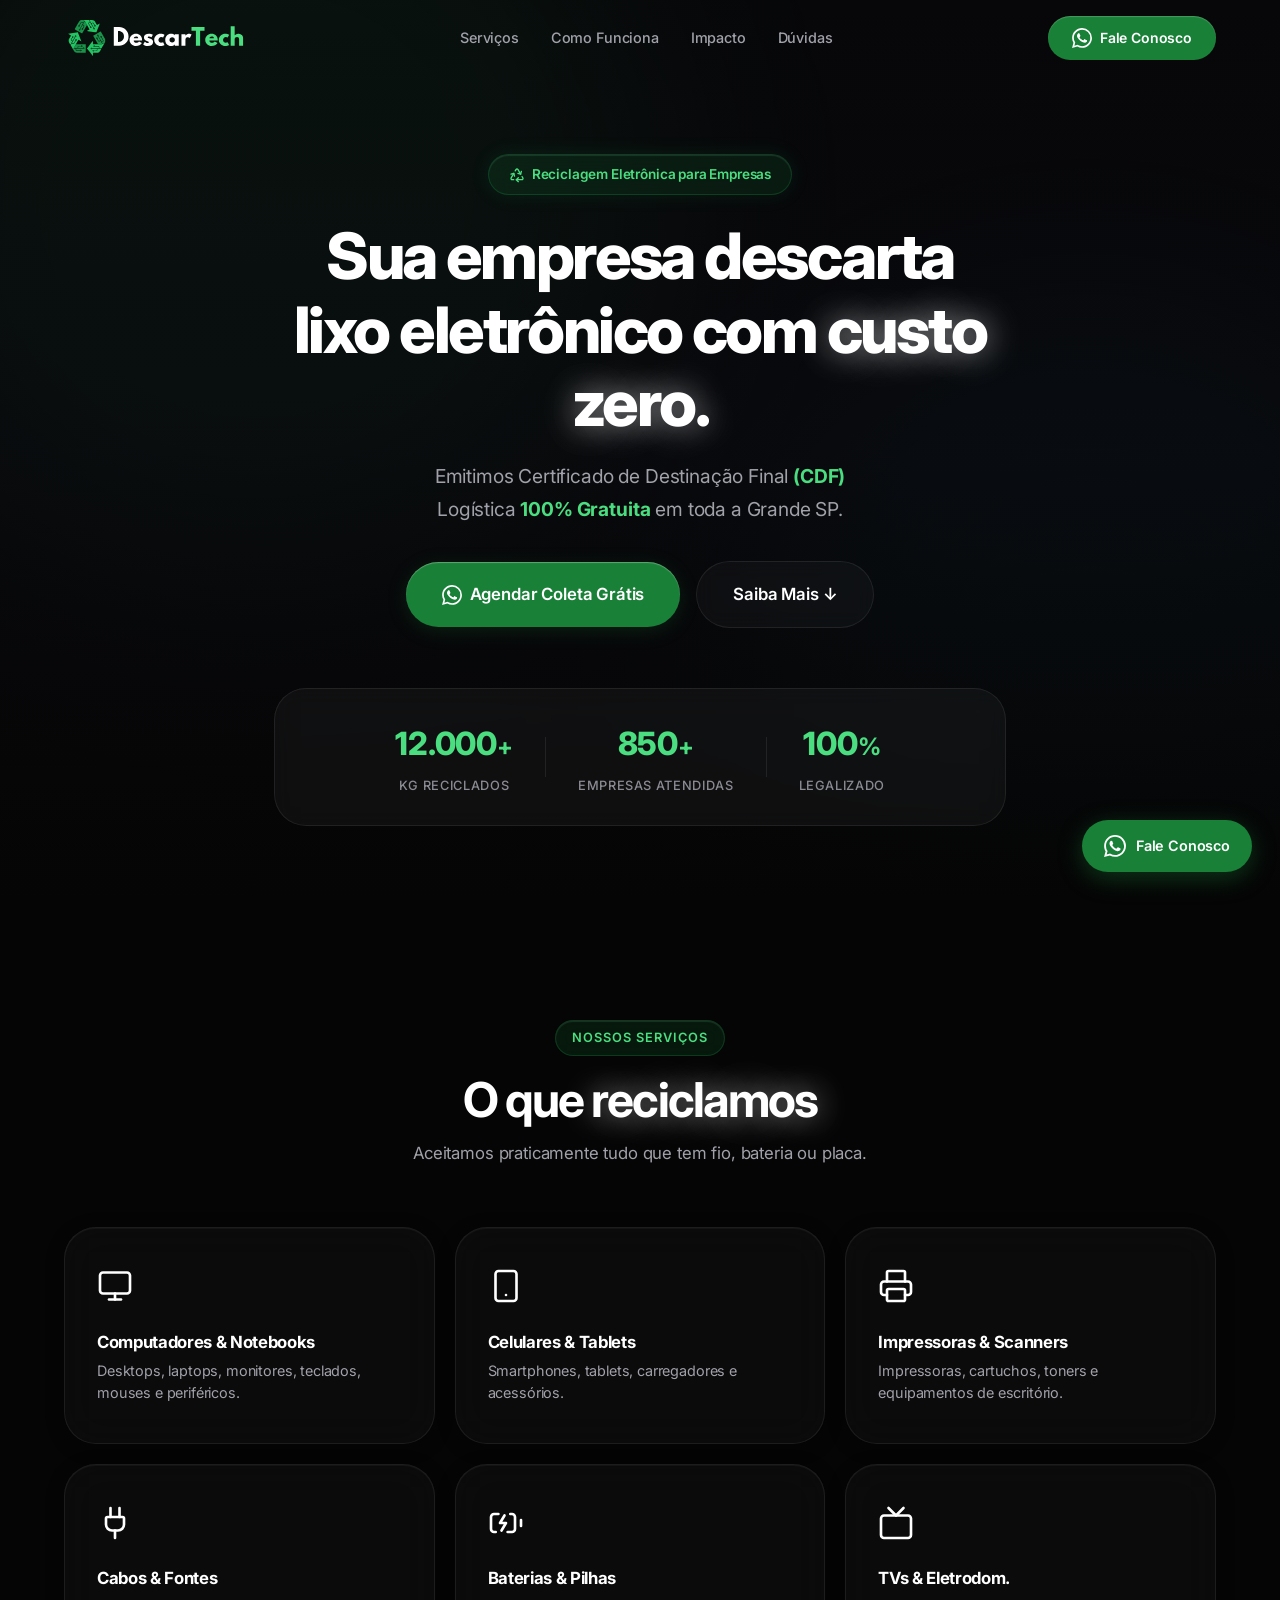
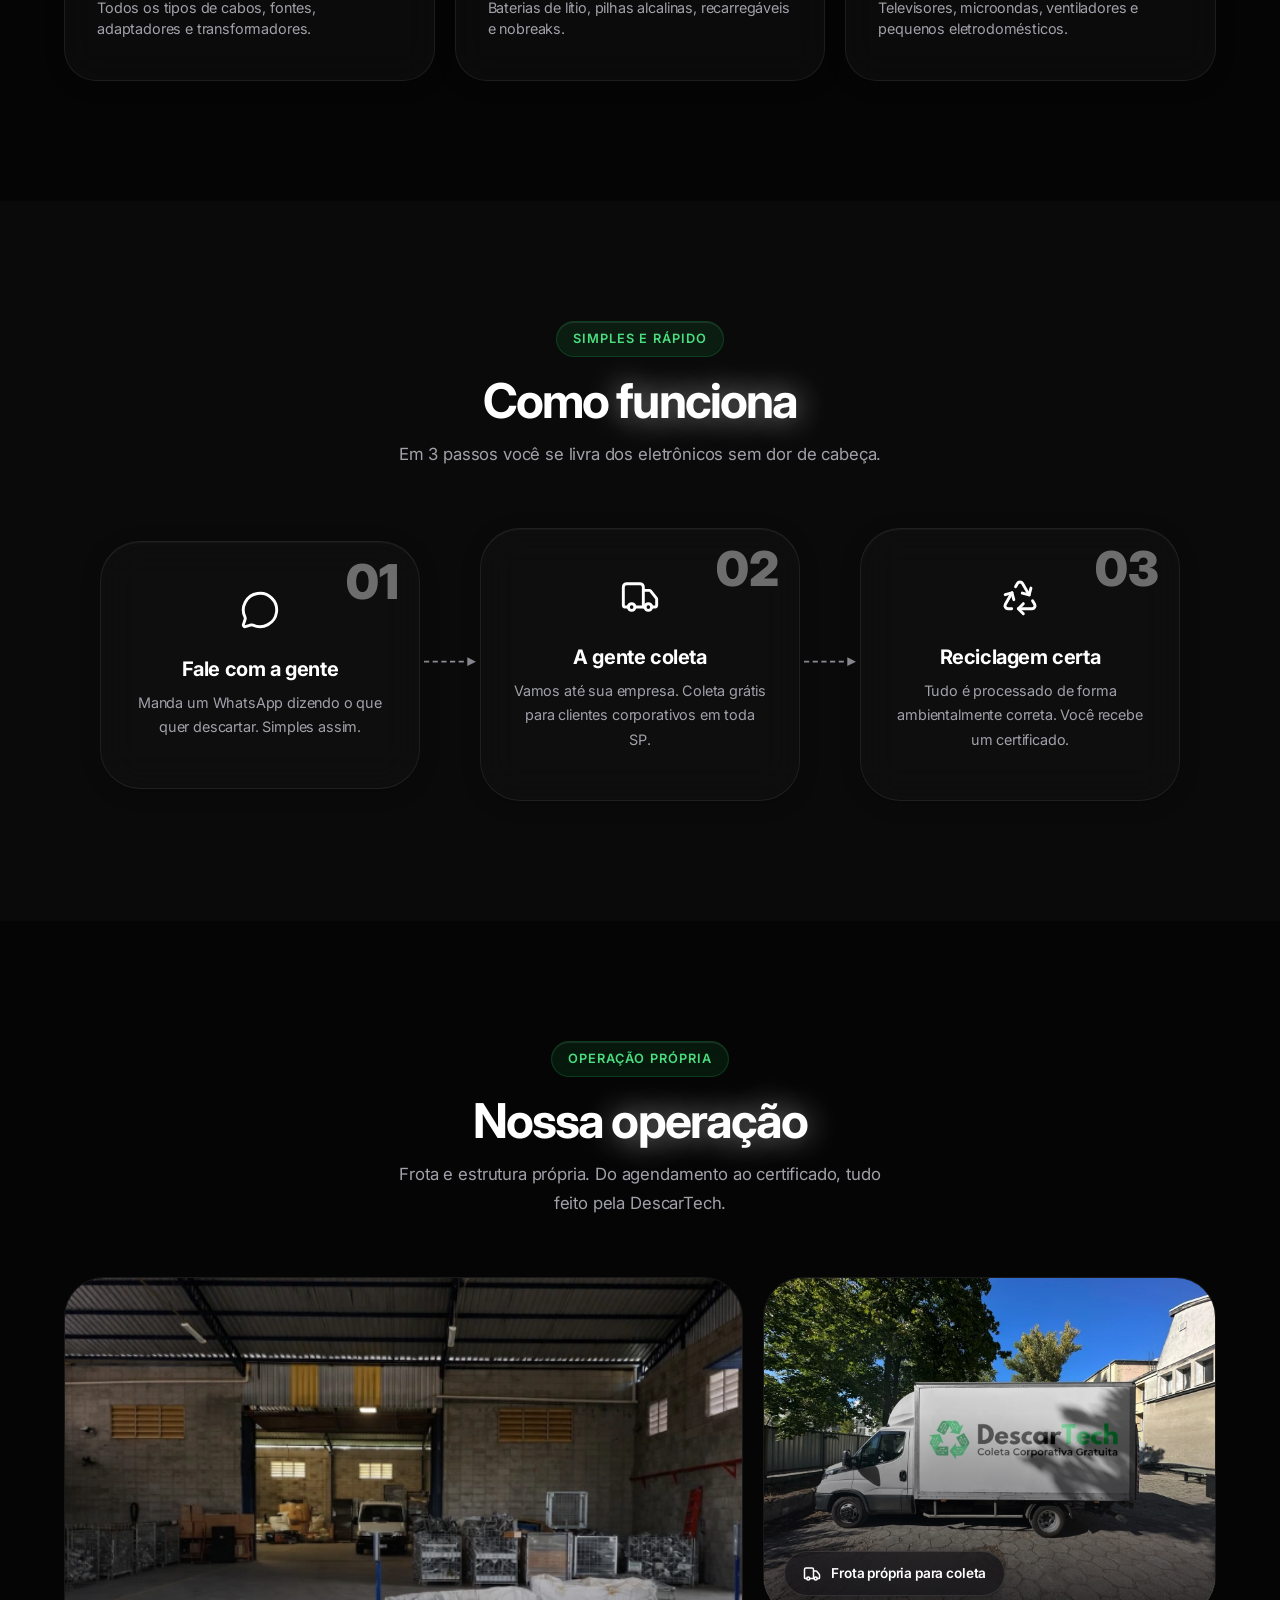
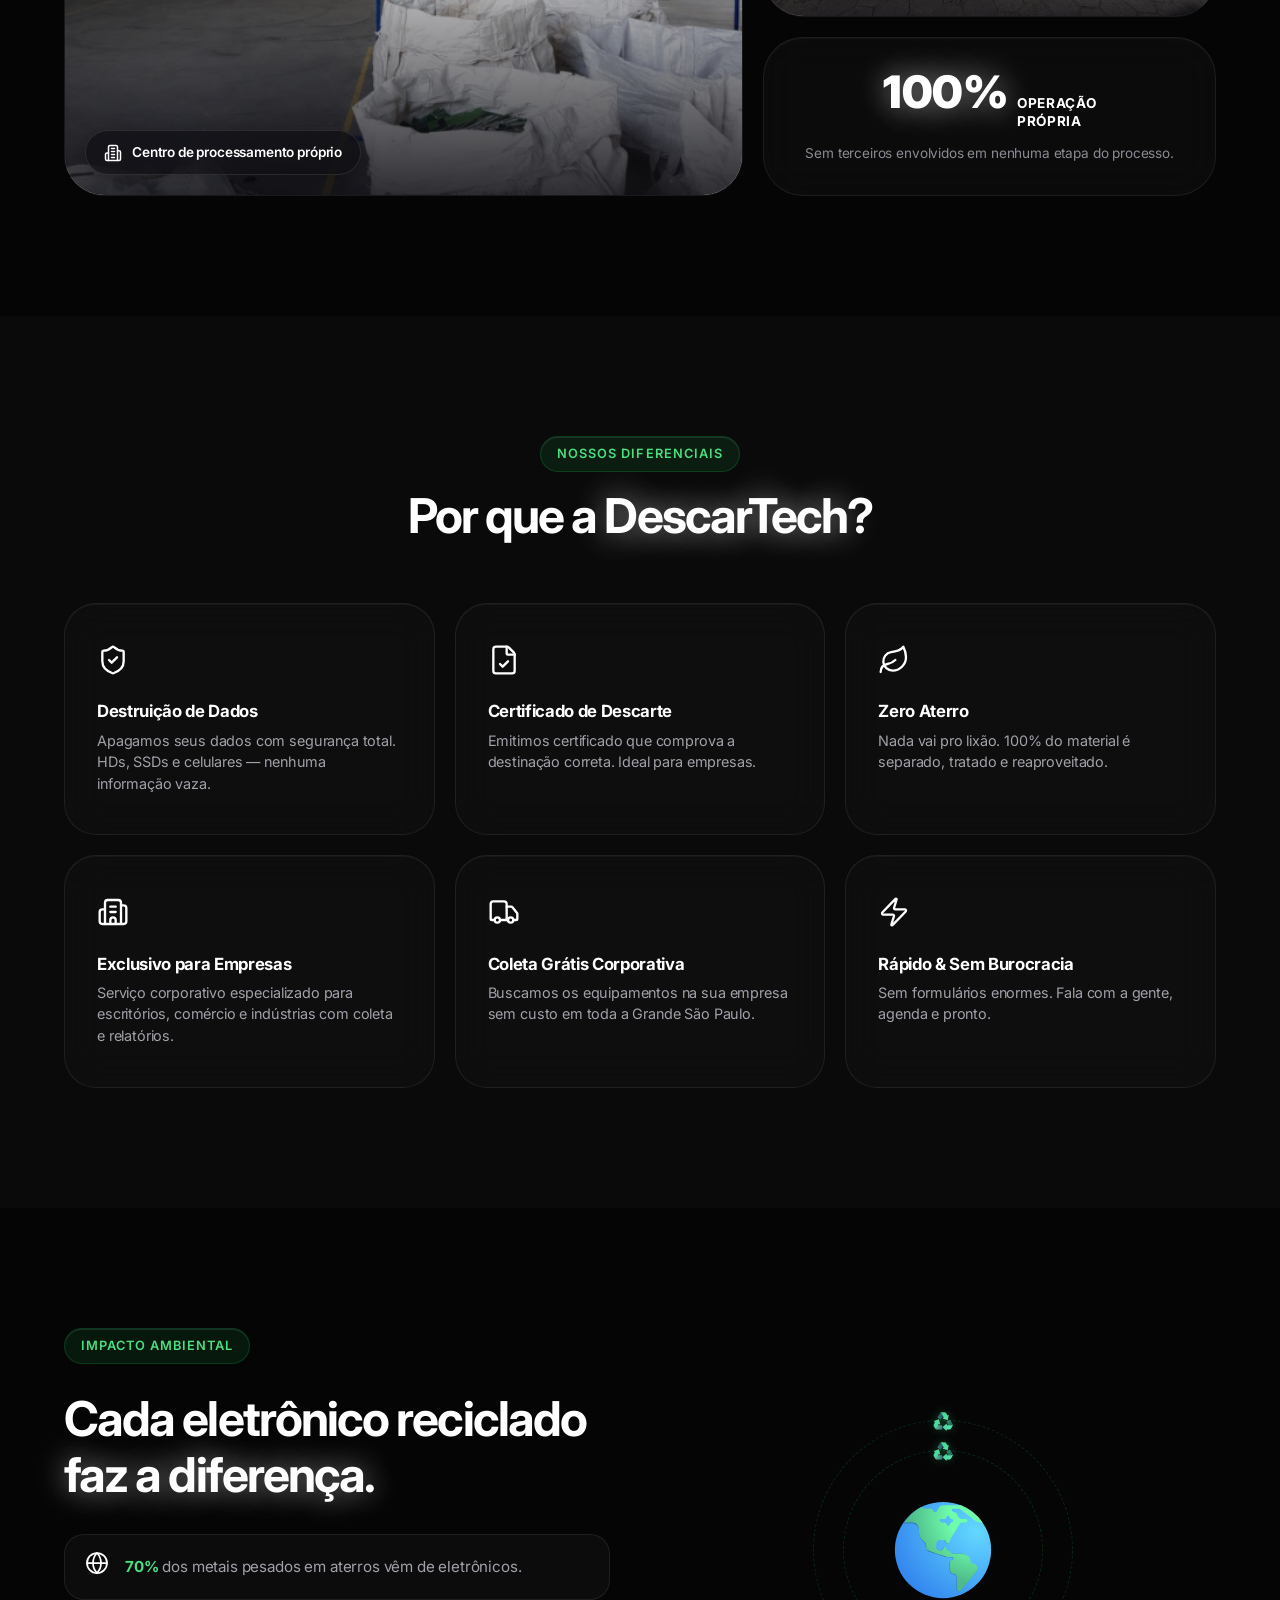
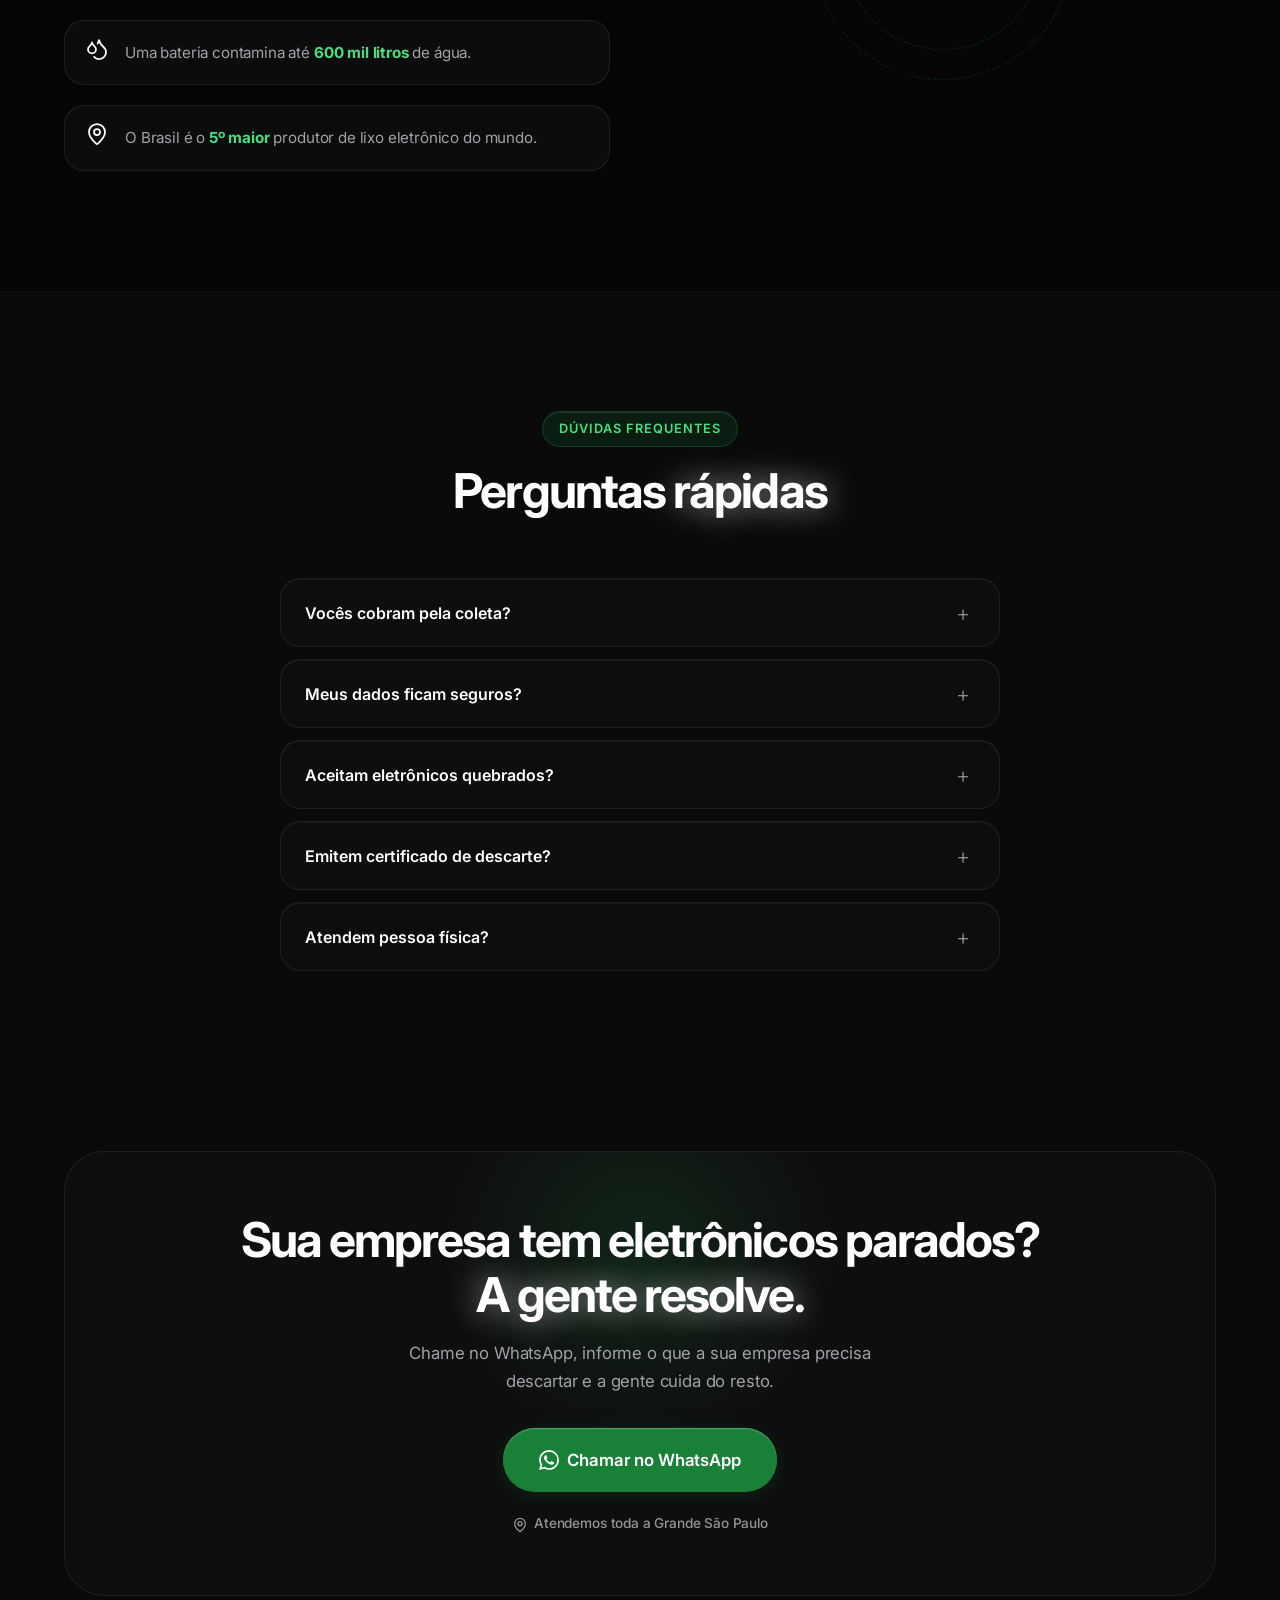
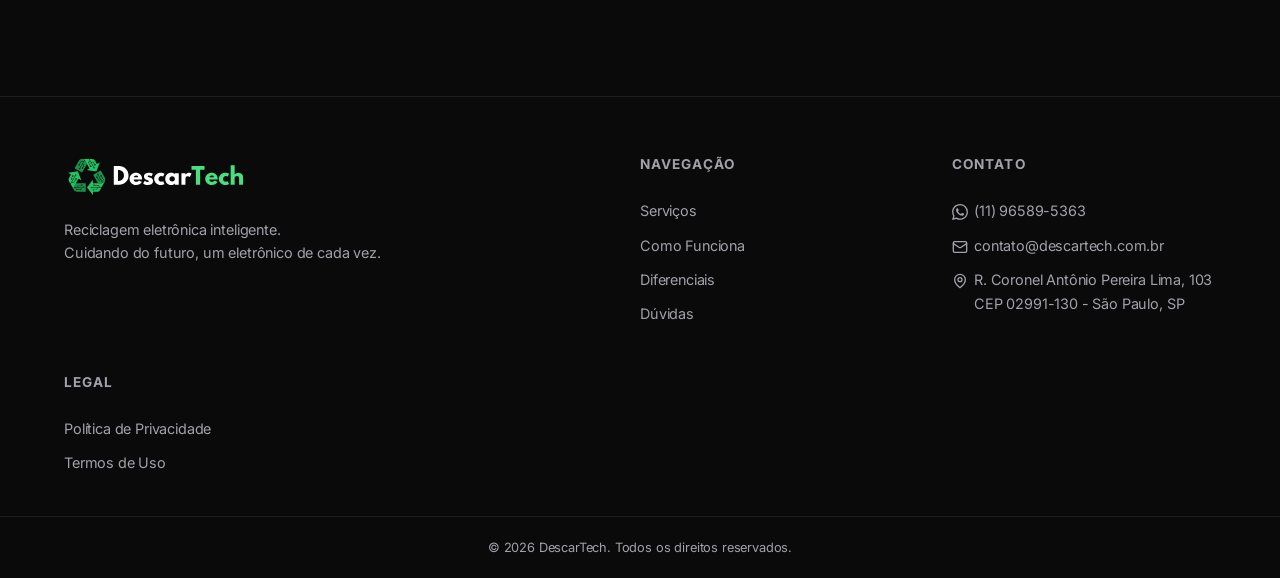
==== index.html @ 06a1ffe4 "feat: redesign operation section with bento grid layout and add new imagery" ====
<!DOCTYPE html>
<html lang="pt-BR">

<head>
    <meta charset="UTF-8">
    <meta name="viewport" content="width=device-width, initial-scale=1.0">
    <title>DescarTech | Reciclagem Eletrônica Grátis para Empresas em SP</title>
    <meta name="title" content="DescarTech | Reciclagem Eletrônica Grátis para Empresas em SP">
    <meta name="description"
        content="Descarte lixo eletrônico da sua empresa com custo zero. Coleta gratuita em toda a Grande São Paulo, certificado de destinação final e destruição segura de dados.">
    <meta name="keywords"
        content="reciclagem eletrônica sp, descarte lixo eletrônico empresas, coleta de eletrônicos gratuita, reciclagem corporativa são paulo, certificado de descarte eletrônico, destruição de hd segura">
    <meta name="author" content="DescarTech">
    <link rel="canonical" href="https://descartech.com.br/">

    <link rel="icon" type="image/png" href="favicon.png">
    <link rel="apple-touch-icon" href="favicon.png">

    <meta property="og:type" content="website">
    <meta property="og:url" content="https://descartech.com.br/">
    <meta property="og:title" content="DescarTech | Reciclagem Eletrônica Grátis para Empresas em SP">
    <meta property="og:description"
        content="Descarte lixo eletrônico da sua empresa com custo zero. Coleta gratuita em toda a Grande São Paulo, certificado de destinação final e destruição segura de dados.">
    <meta property="og:image" content="https://descartech.com.br/img/hero.png">

    <meta property="twitter:card" content="summary_large_image">
    <meta property="twitter:url" content="https://descartech.com.br/">
    <meta property="twitter:title" content="DescarTech | Reciclagem Eletrônica Grátis para Empresas em SP">
    <meta property="twitter:description"
        content="Descarte lixo eletrônico da sua empresa com custo zero. Coleta gratuita em toda a Grande São Paulo, certificado de destinação final e destruição segura de dados.">
    <meta property="twitter:image" content="https://descartech.com.br/img/hero.png">

    <link rel="preload" href="style.css?v=13" as="style">
    <link rel="preconnect" href="https://fonts.googleapis.com">
    <link rel="preconnect" href="https://fonts.gstatic.com" crossorigin>
    <link href="https://fonts.googleapis.com/css2?family=Inter:wght@400;500;600;700;800;900&display=swap"
        rel="stylesheet" media="print" onload="this.media='all'">
    <noscript>
        <link href="https://fonts.googleapis.com/css2?family=Inter:wght@400;500;600;700;800;900&display=swap"
            rel="stylesheet">
    </noscript>
    <link rel="stylesheet" href="style.css?v=13">

    <!-- Google tag (gtag.js) -->
    <script async src="https://www.googletagmanager.com/gtag/js?id=AW-18004609268"></script>
    <script>
        window.dataLayer = window.dataLayer || [];
        function gtag() { dataLayer.push(arguments); }
        gtag('js', new Date());
        gtag('config', 'AW-18004609268');
    </script>
</head>

<body>

    <svg width="0" height="0" style="position:absolute" aria-hidden="true">
        <defs>
            <linearGradient id="icon-gradient" x1="0%" y1="0%" x2="100%" y2="100%">
                <stop offset="0%" stop-color="#4ade80">
                    <animate attributeName="stop-color" values="#4ade80;#06b6d4;#4ade80" dur="4s"
                        repeatCount="indefinite" />
                </stop>
                <stop offset="100%" stop-color="#06b6d4">
                    <animate attributeName="stop-color" values="#06b6d4;#4ade80;#06b6d4" dur="4s"
                        repeatCount="indefinite" />
                </stop>
            </linearGradient>

            <!-- Recycle Icon Symbol (Simplified for Performance) -->
            <symbol id="icon-recycle-custom" viewBox="0 0 32 32">
                <path fill="url(#paint0_linear_18590_1900)"
                    d="m8 22.2-2.2 5.5.4.4.6.2H14q1.1-.1 1.2-1v-4q0-1-1.2-1.1z" />
                <path fill="url(#paint1_linear_18590_1900)"
                    d="m24 22.9 5.9-.7.2-.5-.1-.7-3.3-6.3q-.6-1-1.5-.5L21.7 16q-.9.6-.5 1.5z" />
                <path fill="url(#paint2_linear_18590_1900)"
                    d="m13 3.7 3.6 4.7-3.3 5.1q-.6.8-1.5.4l-3.3-2.1q-.8-.6-.4-1.5l3.8-6 .6-.5z" />
                <path fill="url(#paint3_linear_18590_1900)"
                    d="M11.9 20.3 10.2 14q-.1-.5-.7-.4L3.3 16c-.4.2-.4.8 0 1l.9.5v.2L2.6 21q-.6 1.3.1 2.6l2.2 3.5q.8 1.2 2.2 1.2a1 1 0 0 1-.7-1.3l3.4-6.6h.2l1.2.6q.8.2.8-.7" />
                <path fill="url(#paint6_linear_18590_1900)"
                    d="M29.9 20.8a1 1 0 0 1-.8 1.3h-7.6v-1.5c0-.5-.6-.7-1-.4l-4.8 4.4q-.3.4 0 .8l4.8 4.4q.8.5 1-.4v-1.2h4q1.5 0 2.2-1.3l2.1-3.5q.8-1.3 0-2.6" />
                <path fill="url(#paint7_linear_18590_1900)"
                    d="m22.5 8 1-.7c.4-.2 1 .1.8.6L23 14.3q-.2.5-.7.4l-6.3-2a.6.6 0 0 1 0-1l1.2-.7-3.9-6.6-.2-.3a1 1 0 0 0-1.3.3q.9-1.2 2.3-1.2h4q1.6 0 2.4 1.3z" />
                <defs>
                    <linearGradient id="paint0_linear_18590_1900" x1="9.3" x2="16.5" y1="25.7" y2="27.7"
                        gradientUnits="userSpaceOnUse">
                        <stop stop-color="#549f8d" />
                        <stop offset="1" stop-color="#306b72" />
                    </linearGradient>
                    <linearGradient id="paint1_linear_18590_1900" x1="28.3" x2="24.6" y1="22.3" y2="14.3"
                        gradientUnits="userSpaceOnUse">
                        <stop stop-color="#1e6c52" />
                        <stop offset="1" stop-color="#318270" />
                    </linearGradient>
                    <linearGradient id="paint2_linear_18590_1900" x1="16" x2="10.5" y1="6.2" y2="11.4"
                        gradientUnits="userSpaceOnUse">
                        <stop offset=".2" stop-color="#2d5267" />
                        <stop offset="1" stop-color="#2a6e67" />
                    </linearGradient>
                    <linearGradient id="paint3_linear_18590_1900" x1="10.2" x2="4.6" y1="14.9" y2="26.5"
                        gradientUnits="userSpaceOnUse">
                        <stop stop-color="#4edf9f" />
                        <stop offset="1" stop-color="#4bd3a1" />
                    </linearGradient>
                    <linearGradient id="paint6_linear_18590_1900" x1="28.6" x2="17" y1="25.6" y2="25.6"
                        gradientUnits="userSpaceOnUse">
                        <stop stop-color="#53e2a9" />
                        <stop offset="1" stop-color="#4fd7a5" />
                    </linearGradient>
                    <linearGradient id="paint7_linear_18590_1900" x1="22.9" x2="16.9" y1="13.7" y2="3.7"
                        gradientUnits="userSpaceOnUse">
                        <stop stop-color="#53e2a9" />
                        <stop offset="1" stop-color="#46d791" />
                    </linearGradient>
                </defs>
            </symbol>
        </defs>
    </svg>

    <div class="ambient-container">
        <div class="ambient-glow primary"></div>
        <div class="ambient-glow secondary"></div>
    </div>

    <header id="header">
        <div class="container header-inner">
            <a href="index.html#" class="logo" aria-label="DescarTech - Página inicial">
                <svg class="logo-img" xmlns="http://www.w3.org/2000/svg" xmlns:xlink="http://www.w3.org/1999/xlink"
                    width="980" zoomAndPan="magnify" viewBox="0 0 735 162.749997" height="217"
                    preserveAspectRatio="xMidYMid meet" version="1.0">
                    <defs>
                        <g />
                        <clipPath id="7b6645dca0">
                            <rect x="0" width="538" y="0" height="115" />
                        </clipPath>
                        <clipPath id="c10eb30465">
                            <path d="M 43 7.617188 L 94 7.617188 L 94 64 L 43 64 Z M 43 7.617188 "
                                clip-rule="nonzero" />
                        </clipPath>
                        <clipPath id="99ff357ed3">
                            <path d="M 118 54 L 168.832031 54 L 168.832031 107 L 118 107 Z M 118 54 "
                                clip-rule="nonzero" />
                        </clipPath>
                        <clipPath id="0addbb82d0">
                            <path d="M 76 7.617188 L 146 7.617188 L 146 60 L 76 60 Z M 76 7.617188 "
                                clip-rule="nonzero" />
                        </clipPath>
                    </defs>
                    <g transform="matrix(1, 0, 0, 1, 196, 30)">
                        <g clip-path="url(#7b6645dca0)">
                            <g fill="#ffffff" fill-opacity="1">
                                <g transform="translate(1.111556, 82.631876)">
                                    <g>
                                        <path
                                            d="M 5.5 -75.53125 L 27.375 -75.53125 C 37.875 -75.53125 46.84375 -71.941406 54.28125 -64.765625 C 61.726562 -57.597656 65.453125 -48.613281 65.453125 -37.8125 C 65.453125 -26.945312 61.742188 -17.925781 54.328125 -10.75 C 46.910156 -3.582031 37.925781 0 27.375 0 L 5.5 0 Z M 22.703125 -15.375 L 25.359375 -15.375 C 31.640625 -15.375 36.78125 -17.492188 40.78125 -21.734375 C 44.78125 -25.984375 46.8125 -31.3125 46.875 -37.71875 C 46.875 -44.125 44.875 -49.460938 40.875 -53.734375 C 36.875 -58.003906 31.703125 -60.140625 25.359375 -60.140625 L 22.703125 -60.140625 Z M 22.703125 -15.375 " />
                                    </g>
                                </g>
                            </g>
                            <g fill="#ffffff" fill-opacity="1">
                                <g transform="translate(68.674396, 82.631876)">
                                    <g>
                                        <path
                                            d="M 53 -21.234375 L 18.953125 -21.234375 C 18.953125 -17.941406 20.019531 -15.5 22.15625 -13.90625 C 24.289062 -12.320312 26.609375 -11.53125 29.109375 -11.53125 C 31.734375 -11.53125 33.804688 -11.878906 35.328125 -12.578125 C 36.859375 -13.285156 38.601562 -14.675781 40.5625 -16.75 L 52.265625 -10.890625 C 47.390625 -2.710938 39.273438 1.375 27.921875 1.375 C 20.835938 1.375 14.765625 -1.050781 9.703125 -5.90625 C 4.640625 -10.757812 2.109375 -16.601562 2.109375 -23.4375 C 2.109375 -30.269531 4.640625 -36.128906 9.703125 -41.015625 C 14.765625 -45.898438 20.835938 -48.34375 27.921875 -48.34375 C 35.367188 -48.34375 41.425781 -46.1875 46.09375 -41.875 C 50.757812 -37.570312 53.09375 -31.425781 53.09375 -23.4375 C 53.09375 -22.332031 53.0625 -21.597656 53 -21.234375 Z M 19.40625 -30.203125 L 37.265625 -30.203125 C 36.890625 -32.648438 35.925781 -34.53125 34.375 -35.84375 C 32.820312 -37.15625 30.820312 -37.8125 28.375 -37.8125 C 25.6875 -37.8125 23.550781 -37.109375 21.96875 -35.703125 C 20.382812 -34.296875 19.53125 -32.460938 19.40625 -30.203125 Z M 19.40625 -30.203125 " />
                                    </g>
                                </g>
                            </g>
                            <g fill="#ffffff" fill-opacity="1">
                                <g transform="translate(123.878183, 82.631876)">
                                    <g>
                                        <path
                                            d="M 25.90625 -48.34375 C 28.59375 -48.34375 31.25 -48.035156 33.875 -47.421875 C 36.5 -46.804688 38.453125 -46.195312 39.734375 -45.59375 L 41.65625 -44.671875 L 36.34375 -34.0625 C 32.675781 -36.007812 29.195312 -36.984375 25.90625 -36.984375 C 24.070312 -36.984375 22.773438 -36.785156 22.015625 -36.390625 C 21.253906 -35.992188 20.875 -35.242188 20.875 -34.140625 C 20.875 -33.898438 20.90625 -33.65625 20.96875 -33.40625 C 21.03125 -33.164062 21.148438 -32.9375 21.328125 -32.71875 C 21.515625 -32.507812 21.679688 -32.328125 21.828125 -32.171875 C 21.984375 -32.023438 22.242188 -31.859375 22.609375 -31.671875 C 22.972656 -31.492188 23.257812 -31.359375 23.46875 -31.265625 C 23.6875 -31.171875 24.039062 -31.03125 24.53125 -30.84375 C 25.019531 -30.664062 25.382812 -30.53125 25.625 -30.4375 C 25.875 -30.34375 26.285156 -30.203125 26.859375 -30.015625 C 27.441406 -29.835938 27.890625 -29.71875 28.203125 -29.65625 C 30.085938 -29.113281 31.734375 -28.503906 33.140625 -27.828125 C 34.546875 -27.160156 36.023438 -26.242188 37.578125 -25.078125 C 39.140625 -23.921875 40.347656 -22.457031 41.203125 -20.6875 C 42.054688 -18.914062 42.484375 -16.898438 42.484375 -14.640625 C 42.484375 -3.960938 35.066406 1.375 20.234375 1.375 C 16.878906 1.375 13.691406 0.859375 10.671875 -0.171875 C 7.648438 -1.210938 5.46875 -2.253906 4.125 -3.296875 L 2.109375 -4.9375 L 8.703125 -16.015625 C 9.179688 -15.585938 9.816406 -15.082031 10.609375 -14.5 C 11.410156 -13.925781 12.847656 -13.132812 14.921875 -12.125 C 16.992188 -11.125 18.796875 -10.625 20.328125 -10.625 C 23.679688 -10.625 25.359375 -11.75 25.359375 -14 C 25.359375 -15.039062 24.929688 -15.847656 24.078125 -16.421875 C 23.222656 -17.003906 21.769531 -17.660156 19.71875 -18.390625 C 17.675781 -19.128906 16.078125 -19.804688 14.921875 -20.421875 C 11.992188 -21.941406 9.675781 -23.660156 7.96875 -25.578125 C 6.257812 -27.503906 5.40625 -30.054688 5.40625 -33.234375 C 5.40625 -37.992188 7.25 -41.703125 10.9375 -44.359375 C 14.632812 -47.015625 19.625 -48.34375 25.90625 -48.34375 Z M 25.90625 -48.34375 " />
                                    </g>
                                </g>
                            </g>
                            <g fill="#ffffff" fill-opacity="1">
                                <g transform="translate(168.920078, 82.631876)">
                                    <g>
                                        <path
                                            d="M 30.484375 -35.0625 C 27.429688 -35.0625 24.804688 -33.929688 22.609375 -31.671875 C 20.410156 -29.410156 19.3125 -26.695312 19.3125 -23.53125 C 19.3125 -20.289062 20.410156 -17.539062 22.609375 -15.28125 C 24.804688 -13.03125 27.429688 -11.90625 30.484375 -11.90625 C 31.953125 -11.90625 33.34375 -12.085938 34.65625 -12.453125 C 35.96875 -12.816406 36.925781 -13.179688 37.53125 -13.546875 L 38.359375 -14.09375 L 43.84375 -2.84375 C 43.414062 -2.53125 42.820312 -2.144531 42.0625 -1.6875 C 41.300781 -1.226562 39.5625 -0.601562 36.84375 0.1875 C 34.132812 0.976562 31.222656 1.375 28.109375 1.375 C 21.210938 1.375 15.15625 -1.050781 9.9375 -5.90625 C 4.71875 -10.757812 2.109375 -16.570312 2.109375 -23.34375 C 2.109375 -30.175781 4.71875 -36.050781 9.9375 -40.96875 C 15.15625 -45.882812 21.210938 -48.34375 28.109375 -48.34375 C 31.222656 -48.34375 34.085938 -47.972656 36.703125 -47.234375 C 39.328125 -46.503906 41.191406 -45.773438 42.296875 -45.046875 L 43.84375 -43.9375 L 38.359375 -32.859375 C 36.347656 -34.328125 33.722656 -35.0625 30.484375 -35.0625 Z M 30.484375 -35.0625 " />
                                    </g>
                                </g>
                            </g>
                            <g fill="#ffffff" fill-opacity="1">
                                <g transform="translate(213.870428, 82.631876)">
                                    <g>
                                        <path
                                            d="M 8.6875 -5.8125 C 4.300781 -10.601562 2.109375 -16.476562 2.109375 -23.4375 C 2.109375 -30.394531 4.300781 -36.285156 8.6875 -41.109375 C 13.082031 -45.929688 18.671875 -48.34375 25.453125 -48.34375 C 31.671875 -48.34375 36.796875 -46.390625 40.828125 -42.484375 L 40.828125 -46.96875 L 57.03125 -46.96875 L 57.03125 0 L 41.015625 0 L 41.015625 -5.3125 L 40.828125 -5.3125 C 36.796875 -0.851562 31.671875 1.375 25.453125 1.375 C 18.671875 1.375 13.082031 -1.019531 8.6875 -5.8125 Z M 22.46875 -31.390625 C 20.363281 -29.316406 19.3125 -26.660156 19.3125 -23.421875 C 19.3125 -20.191406 20.316406 -17.554688 22.328125 -15.515625 C 24.347656 -13.472656 27.003906 -12.453125 30.296875 -12.453125 C 33.472656 -12.453125 36.082031 -13.488281 38.125 -15.5625 C 40.175781 -17.632812 41.203125 -20.257812 41.203125 -23.4375 C 41.203125 -26.664062 40.144531 -29.316406 38.03125 -31.390625 C 35.925781 -33.472656 33.347656 -34.515625 30.296875 -34.515625 C 27.191406 -34.515625 24.582031 -33.472656 22.46875 -31.390625 Z M 22.46875 -31.390625 " />
                                    </g>
                                </g>
                            </g>
                            <g fill="#ffffff" fill-opacity="1">
                                <g transform="translate(276.39808, 82.631876)">
                                    <g>
                                        <path
                                            d="M 5.5 0 L 5.5 -46.96875 L 21.703125 -46.96875 L 21.703125 -40.1875 L 21.875 -40.1875 C 22 -40.4375 22.195312 -40.742188 22.46875 -41.109375 C 22.75 -41.472656 23.347656 -42.113281 24.265625 -43.03125 C 25.179688 -43.945312 26.15625 -44.769531 27.1875 -45.5 C 28.226562 -46.226562 29.570312 -46.882812 31.21875 -47.46875 C 32.863281 -48.050781 34.539062 -48.34375 36.25 -48.34375 C 38.019531 -48.34375 39.757812 -48.097656 41.46875 -47.609375 C 43.175781 -47.117188 44.425781 -46.628906 45.21875 -46.140625 L 46.5 -45.40625 L 39.734375 -31.671875 C 37.710938 -33.378906 34.90625 -34.234375 31.3125 -34.234375 C 29.351562 -34.234375 27.671875 -33.804688 26.265625 -32.953125 C 24.867188 -32.097656 23.878906 -31.0625 23.296875 -29.84375 C 22.710938 -28.625 22.300781 -27.585938 22.0625 -26.734375 C 21.820312 -25.878906 21.703125 -25.207031 21.703125 -24.71875 L 21.703125 0 Z M 5.5 0 " />
                                    </g>
                                </g>
                            </g>
                            <g fill="#4ade80" fill-opacity="1">
                                <g transform="translate(321.992534, 82.631876)">
                                    <g>
                                        <path
                                            d="M 0.734375 -60.421875 L 0.734375 -75.53125 L 53.828125 -75.53125 L 53.828125 -60.421875 L 35.890625 -60.421875 L 35.890625 0 L 18.671875 0 L 18.671875 -60.421875 Z M 0.734375 -60.421875 " />
                                    </g>
                                </g>
                            </g>
                            <g fill="#4ade80" fill-opacity="1">
                                <g transform="translate(376.555478, 82.631876)">
                                    <g>
                                        <path
                                            d="M 53 -21.234375 L 18.953125 -21.234375 C 18.953125 -17.941406 20.019531 -15.5 22.15625 -13.90625 C 24.289062 -12.320312 26.609375 -11.53125 29.109375 -11.53125 C 31.734375 -11.53125 33.804688 -11.878906 35.328125 -12.578125 C 36.859375 -13.285156 38.601562 -14.675781 40.5625 -16.75 L 52.265625 -10.890625 C 47.390625 -2.710938 39.273438 1.375 27.921875 1.375 C 20.835938 1.375 14.765625 -1.050781 9.703125 -5.90625 C 4.640625 -10.757812 2.109375 -16.601562 2.109375 -23.4375 C 2.109375 -30.269531 4.640625 -36.128906 9.703125 -41.015625 C 14.765625 -45.898438 20.835938 -48.34375 27.921875 -48.34375 C 35.367188 -48.34375 41.425781 -46.1875 46.09375 -41.875 C 50.757812 -37.570312 53.09375 -31.425781 53.09375 -23.4375 C 53.09375 -22.332031 53.0625 -21.597656 53 -21.234375 Z M 19.40625 -30.203125 L 37.265625 -30.203125 C 36.890625 -32.648438 35.925781 -34.53125 34.375 -35.84375 C 32.820312 -37.15625 30.820312 -37.8125 28.375 -37.8125 C 25.6875 -37.8125 23.550781 -37.109375 21.96875 -35.703125 C 20.382812 -34.296875 19.53125 -32.460938 19.40625 -30.203125 Z M 19.40625 -30.203125 " />
                                    </g>
                                </g>
                            </g>
                            <g fill="#4ade80" fill-opacity="1">
                                <g transform="translate(431.759265, 82.631876)">
                                    <g>
                                        <path
                                            d="M 30.484375 -35.0625 C 27.429688 -35.0625 24.804688 -33.929688 22.609375 -31.671875 C 20.410156 -29.410156 19.3125 -26.695312 19.3125 -23.53125 C 19.3125 -20.289062 20.410156 -17.539062 22.609375 -15.28125 C 24.804688 -13.03125 27.429688 -11.90625 30.484375 -11.90625 C 31.953125 -11.90625 33.34375 -12.085938 34.65625 -12.453125 C 35.96875 -12.816406 36.925781 -13.179688 37.53125 -13.546875 L 38.359375 -14.09375 L 43.84375 -2.84375 C 43.414062 -2.53125 42.820312 -2.144531 42.0625 -1.6875 C 41.300781 -1.226562 39.5625 -0.601562 36.84375 0.1875 C 34.132812 0.976562 31.222656 1.375 28.109375 1.375 C 21.210938 1.375 15.15625 -1.050781 9.9375 -5.90625 C 4.71875 -10.757812 2.109375 -16.570312 2.109375 -23.34375 C 2.109375 -30.175781 4.71875 -36.050781 9.9375 -40.96875 C 15.15625 -45.882812 21.210938 -48.34375 28.109375 -48.34375 C 31.222656 -48.34375 34.085938 -47.972656 36.703125 -47.234375 C 39.328125 -46.503906 41.191406 -45.773438 42.296875 -45.046875 L 43.84375 -43.9375 L 38.359375 -32.859375 C 36.347656 -34.328125 33.722656 -35.0625 30.484375 -35.0625 Z M 30.484375 -35.0625 " />
                                    </g>
                                </g>
                            </g>
                            <g fill="#4ade80" fill-opacity="1">
                                <g transform="translate(476.709599, 82.631876)">
                                    <g>
                                        <path
                                            d="M 5.5 0 L 5.5 -78.734375 L 21.703125 -78.734375 L 21.703125 -42.015625 L 21.875 -42.015625 C 26.09375 -46.234375 30.582031 -48.34375 35.34375 -48.34375 C 37.65625 -48.34375 39.957031 -48.035156 42.25 -47.421875 C 44.539062 -46.804688 46.738281 -45.859375 48.84375 -44.578125 C 50.945312 -43.296875 52.65625 -41.476562 53.96875 -39.125 C 55.28125 -36.78125 55.9375 -34.050781 55.9375 -30.9375 L 55.9375 0 L 39.734375 0 L 39.734375 -26.546875 C 39.734375 -28.984375 38.953125 -31.117188 37.390625 -32.953125 C 35.835938 -34.785156 33.8125 -35.703125 31.3125 -35.703125 C 28.863281 -35.703125 26.648438 -34.753906 24.671875 -32.859375 C 22.691406 -30.972656 21.703125 -28.867188 21.703125 -26.546875 L 21.703125 0 Z M 5.5 0 " />
                                    </g>
                                </g>
                            </g>
                        </g>
                    </g>
                    <g clip-path="url(#c10eb30465)">
                        <path fill="#1a924a"
                            d="M 68.625 8.640625 C 71.179688 7.707031 73.933594 7.722656 76.605469 7.894531 C 77.15625 8.707031 78.265625 8.492188 79.0625 8.886719 C 80.519531 9.597656 81.949219 10.421875 83.058594 11.621094 C 81.890625 13.734375 80.675781 15.816406 79.488281 17.914062 C 79.242188 18.214844 79.144531 18.746094 78.710938 18.820312 C 76.972656 18.070312 75.472656 16.863281 73.730469 16.117188 C 72.074219 15.414062 69.972656 16.097656 69.113281 17.703125 C 67.054688 21.351562 64.917969 24.957031 62.859375 28.609375 C 62.554688 29.097656 62.261719 29.78125 61.5625 29.660156 C 60.265625 29.59375 58.960938 30.304688 58.476562 31.535156 C 57.859375 33.003906 58.449219 34.941406 59.9375 35.625 C 61.515625 36.445312 63.804688 35.703125 64.34375 33.933594 C 64.839844 32.753906 64.292969 31.535156 63.769531 30.480469 C 65.75 26.792969 67.964844 23.238281 69.976562 19.570312 C 70.46875 18.820312 70.84375 17.769531 71.824219 17.5625 C 72.582031 17.34375 73.328125 17.710938 73.964844 18.09375 C 75.261719 18.875 76.570312 19.640625 77.898438 20.382812 C 77.441406 21.496094 76.832031 22.53125 76.214844 23.558594 C 72.441406 30.15625 68.617188 36.730469 64.839844 43.328125 C 64.449219 44.378906 63.164062 43.992188 62.320312 44.320312 C 60.730469 44.875 60 46.867188 60.558594 48.40625 C 61.15625 49.796875 62.769531 50.714844 64.269531 50.34375 C 65.929688 49.972656 67.101562 48.136719 66.546875 46.476562 C 66.449219 45.777344 65.746094 45.074219 66.171875 44.382812 C 69.167969 38.988281 72.386719 33.714844 75.351562 28.304688 C 76.761719 28.882812 78.027344 29.75 79.351562 30.488281 C 79.910156 30.839844 80.589844 31.21875 80.757812 31.917969 C 81.074219 33.066406 80.210938 34.050781 79.710938 35.003906 C 78.386719 37.089844 77.339844 39.351562 75.9375 41.382812 C 74.910156 41.726562 73.660156 41.605469 72.863281 42.460938 C 71.4375 43.742188 71.667969 46.351562 73.300781 47.359375 C 74.917969 48.539062 77.546875 47.695312 78.050781 45.714844 C 78.5625 44.535156 77.8125 43.417969 77.519531 42.304688 C 78.8125 39.671875 80.449219 37.207031 81.867188 34.632812 C 82.855469 33.097656 82.679688 30.769531 81.144531 29.652344 C 79.640625 28.546875 77.875 27.863281 76.382812 26.734375 C 77.898438 23.894531 79.601562 21.160156 81.164062 18.347656 C 82.195312 16.609375 83.117188 14.796875 84.292969 13.148438 C 84.769531 13.511719 85.277344 13.867188 85.570312 14.410156 C 87.21875 17.222656 88.800781 20.078125 90.417969 22.914062 C 91.4375 24.808594 92.695312 26.574219 93.585938 28.539062 C 86.914062 40.039062 80.328125 51.589844 73.617188 63.066406 C 68.800781 60.484375 64.15625 57.574219 59.371094 54.925781 C 54.074219 51.816406 48.738281 48.78125 43.425781 45.691406 C 44.9375 42.539062 46.917969 39.636719 48.574219 36.558594 C 52.65625 29.441406 56.78125 22.339844 60.875 15.226562 C 62.601562 12.234375 65.3125 9.71875 68.625 8.640625 Z M 68.625 8.640625 "
                            fill-opacity="1" fill-rule="nonzero" />
                    </g>
                    <path fill="#1a924a"
                        d="M 60.707031 31.523438 C 61.894531 30.707031 63.492188 32.34375 62.675781 33.519531 C 62.226562 34.632812 60.273438 34.507812 59.996094 33.320312 C 59.710938 32.667969 60.046875 31.796875 60.707031 31.523438 Z M 60.707031 31.523438 "
                        fill-opacity="1" fill-rule="nonzero" />
                    <path fill="#1a924a"
                        d="M 74.664062 43.296875 C 75.695312 42.992188 76.882812 44.011719 76.496094 45.089844 C 76.285156 46.300781 74.410156 46.628906 73.824219 45.546875 C 73.285156 44.777344 73.753906 43.523438 74.664062 43.296875 Z M 74.664062 43.296875 "
                        fill-opacity="1" fill-rule="nonzero" />
                    <path fill="#1a924a"
                        d="M 62.933594 45.863281 C 64.097656 45.261719 65.449219 46.652344 64.898438 47.8125 C 64.5625 48.8125 63.230469 49.015625 62.515625 48.308594 C 61.773438 47.644531 61.992188 46.226562 62.933594 45.863281 Z M 62.933594 45.863281 "
                        fill-opacity="1" fill-rule="nonzero" />
                    <g clip-path="url(#99ff357ed3)">
                        <path fill="#1a924a"
                            d="M 146.273438 55.898438 C 147.179688 55.410156 147.992188 54.738281 148.972656 54.390625 C 154.851562 64.546875 160.652344 74.75 166.558594 84.886719 C 168.007812 87.480469 168.785156 90.484375 168.453125 93.457031 C 168.207031 96.496094 166.863281 99.339844 165.089844 101.78125 C 164.707031 101.988281 164.3125 102.183594 163.921875 102.382812 C 162.667969 104.1875 160.542969 105.28125 158.4375 105.746094 C 157.023438 103.351562 155.59375 100.964844 154.308594 98.5 C 155.683594 97.546875 157.1875 96.808594 158.609375 95.933594 C 159.53125 95.371094 160.417969 94.558594 160.601562 93.441406 C 160.890625 92.339844 160.511719 91.21875 159.960938 90.269531 C 157.785156 86.429688 155.519531 82.640625 153.355469 78.792969 C 154.035156 77.621094 154.527344 76.113281 153.753906 74.855469 C 152.890625 73.246094 150.664062 72.792969 149.167969 73.792969 C 147.65625 74.839844 147.433594 77.296875 148.742188 78.597656 C 149.515625 79.515625 150.796875 79.5625 151.90625 79.632812 C 153.746094 82.953125 155.699219 86.203125 157.566406 89.511719 C 158.0625 90.410156 158.6875 91.257812 158.992188 92.25 C 159.199219 93.003906 158.867188 93.863281 158.15625 94.222656 C 156.574219 95.171875 154.984375 96.121094 153.332031 96.949219 C 148.871094 89.09375 144.257812 81.316406 139.84375 73.433594 C 140.625 72.066406 141.007812 70.0625 139.710938 68.875 C 138.609375 67.710938 136.695312 67.609375 135.460938 68.613281 C 133.917969 69.746094 133.941406 72.34375 135.4375 73.5 C 136.238281 74.191406 137.335938 74.25 138.347656 74.3125 C 141.539062 79.835938 144.746094 85.355469 147.867188 90.917969 C 146.492188 91.761719 145.085938 92.558594 143.6875 93.367188 C 142.933594 93.835938 141.820312 93.863281 141.21875 93.132812 C 140.207031 91.960938 139.605469 90.507812 138.792969 89.199219 C 137.996094 87.742188 137.050781 86.367188 136.34375 84.863281 C 136.476562 83.808594 137.246094 82.84375 136.984375 81.730469 C 136.679688 79.503906 133.730469 78.425781 131.984375 79.769531 C 130.6875 80.605469 130.53125 82.367188 130.984375 83.71875 C 131.507812 84.851562 132.691406 85.488281 133.921875 85.464844 C 134.878906 85.355469 135.207031 86.320312 135.605469 86.996094 C 136.730469 89.121094 138 91.171875 139.199219 93.257812 C 139.757812 94.261719 140.671875 95.203125 141.871094 95.308594 C 144.546875 95.671875 146.441406 93.3125 148.785156 92.449219 C 151.410156 97.058594 154.207031 101.578125 156.667969 106.277344 C 155.765625 106.464844 154.835938 106.546875 153.914062 106.535156 C 150.214844 106.503906 146.507812 106.546875 142.804688 106.515625 C 141.371094 106.484375 139.902344 106.796875 138.503906 106.34375 C 132.328125 95.484375 125.992188 84.71875 119.835938 73.847656 C 119.414062 73.167969 118.925781 72.507812 118.730469 71.71875 C 122.355469 69.828125 125.796875 67.601562 129.402344 65.675781 C 134.984375 62.347656 140.648438 59.160156 146.273438 55.898438 Z M 146.273438 55.898438 "
                            fill-opacity="1" fill-rule="nonzero" />
                    </g>
                    <path fill="#1a924a"
                        d="M 136.882812 69.710938 C 137.746094 69.417969 138.914062 69.898438 138.914062 70.921875 C 139.140625 72.199219 137.34375 73.148438 136.464844 72.148438 C 135.640625 71.507812 135.910156 70.039062 136.882812 69.710938 Z M 136.882812 69.710938 "
                        fill-opacity="1" fill-rule="nonzero" />
                    <path fill="#1a924a"
                        d="M 150.222656 75.128906 C 151.203125 74.457031 152.683594 75.449219 152.457031 76.605469 C 152.414062 77.601562 151.101562 78.269531 150.273438 77.71875 C 149.320312 77.214844 149.285156 75.660156 150.222656 75.128906 Z M 150.222656 75.128906 "
                        fill-opacity="1" fill-rule="nonzero" />
                    <path fill="#1a924a"
                        d="M 133.058594 81.101562 C 133.960938 80.472656 135.457031 81.160156 135.324219 82.335938 C 135.425781 83.382812 134.226562 84.082031 133.316406 83.707031 C 132.253906 83.34375 132.046875 81.640625 133.058594 81.101562 Z M 133.058594 81.101562 "
                        fill-opacity="1" fill-rule="nonzero" />
                    <path fill="#1a924a"
                        d="M 48.761719 106.472656 C 50.0625 106.628906 51.371094 106.574219 52.675781 106.578125 C 64.628906 106.574219 76.578125 106.585938 88.527344 106.574219 C 88.71875 111.625 88.554688 116.695312 88.609375 121.757812 C 88.597656 128.351562 88.636719 134.949219 88.59375 141.542969 C 76.9375 141.617188 65.285156 141.542969 53.628906 141.578125 C 49.753906 141.714844 45.832031 140.160156 43.140625 137.359375 C 41.636719 135.933594 40.601562 134.101562 39.683594 132.257812 C 38.863281 129.621094 38.746094 126.746094 39.320312 124.046875 C 42.148438 124.1875 44.984375 124.117188 47.8125 124.09375 C 47.855469 125.96875 47.746094 127.847656 47.863281 129.71875 C 47.957031 131.507812 49.503906 133.261719 51.378906 133.140625 C 55.730469 133.191406 60.089844 133.136719 64.445312 133.15625 C 65.851562 133.078125 66.074219 135.007812 67.355469 135.320312 C 69.339844 136.183594 71.785156 134.46875 71.640625 132.308594 C 71.710938 130.335938 69.609375 128.769531 67.742188 129.261719 C 66.574219 129.515625 65.882812 130.566406 65.257812 131.492188 C 60.738281 131.511719 56.226562 131.496094 51.710938 131.503906 C 50.628906 131.632812 49.605469 130.75 49.539062 129.667969 C 49.375 127.851562 49.488281 126.015625 49.511719 124.195312 C 55.222656 124.078125 60.929688 124.179688 66.640625 124.148438 C 70.007812 124.183594 73.378906 124.078125 76.742188 124.199219 C 77.351562 125.238281 78.214844 126.316406 79.511719 126.398438 C 81.515625 126.804688 83.398438 124.695312 83.023438 122.75 C 82.824219 121.039062 81.019531 119.824219 79.351562 120.179688 C 78.085938 120.292969 77.304688 121.417969 76.710938 122.417969 C 70.3125 122.492188 63.90625 122.507812 57.507812 122.40625 C 57.523438 120.617188 57.4375 118.824219 57.558594 117.039062 C 57.664062 115.898438 58.898438 115.25 59.953125 115.335938 C 62.804688 115.382812 65.664062 115.25 68.507812 115.402344 C 69.425781 116.050781 69.871094 117.402344 71.136719 117.570312 C 73.351562 118.34375 75.71875 115.929688 75.007812 113.726562 C 74.605469 111.910156 72.449219 110.816406 70.757812 111.589844 C 69.753906 111.890625 69.355469 112.925781 68.71875 113.648438 C 65.589844 113.765625 62.449219 113.605469 59.320312 113.707031 C 57.570312 113.726562 55.953125 115.207031 55.867188 116.972656 C 55.71875 118.785156 55.855469 120.601562 55.789062 122.414062 C 50.597656 122.546875 45.402344 122.414062 40.210938 122.476562 C 39.984375 121.519531 40.464844 120.648438 40.925781 119.851562 C 43.566406 115.40625 46.011719 110.847656 48.761719 106.472656 Z M 48.761719 106.472656 "
                        fill-opacity="1" fill-rule="nonzero" />
                    <path fill="#1a924a"
                        d="M 71.179688 113.253906 C 71.890625 112.820312 73 113.042969 73.285156 113.898438 C 73.851562 114.902344 72.871094 116.199219 71.753906 115.957031 C 70.355469 115.964844 70.066406 113.863281 71.179688 113.253906 Z M 71.179688 113.253906 "
                        fill-opacity="1" fill-rule="nonzero" />
                    <path fill="#1a924a"
                        d="M 79.4375 121.867188 C 80.605469 121.464844 81.828125 122.773438 81.222656 123.894531 C 80.890625 124.996094 79.042969 125.070312 78.617188 124.015625 C 78.207031 123.246094 78.507812 122.0625 79.4375 121.867188 Z M 79.4375 121.867188 "
                        fill-opacity="1" fill-rule="nonzero" />
                    <path fill="#1a924a"
                        d="M 67.105469 131.738281 C 67.519531 130.765625 69.113281 130.523438 69.675781 131.484375 C 70.367188 132.273438 69.847656 133.660156 68.808594 133.796875 C 68.128906 133.992188 67.578125 133.4375 67.0625 133.101562 C 67.066406 132.644531 67.050781 132.191406 67.105469 131.738281 Z M 67.105469 131.738281 "
                        fill-opacity="1" fill-rule="nonzero" />
                    <g clip-path="url(#0addbb82d0)">
                        <path fill="#24c464"
                            d="M 76.605469 7.894531 C 84.5 7.734375 92.402344 7.878906 100.300781 7.820312 C 101.0625 7.71875 101.351562 8.550781 101.703125 9.054688 C 102.925781 11.242188 104.273438 13.363281 105.410156 15.589844 C 104.996094 16.320312 104.007812 16.550781 103.332031 17.027344 C 101.890625 17.957031 99.949219 18.558594 99.304688 20.316406 C 98.964844 21.222656 98.960938 22.296875 99.378906 23.183594 C 101.65625 27.234375 104.054688 31.234375 106.289062 35.316406 C 106.101562 36.441406 105.269531 37.53125 105.765625 38.722656 C 106.238281 41.007812 109.53125 41.699219 111.023438 39.996094 C 112.429688 38.71875 112.144531 36.152344 110.511719 35.195312 C 109.769531 34.621094 108.789062 34.707031 107.910156 34.621094 C 105.726562 30.867188 103.519531 27.121094 101.390625 23.335938 C 100.992188 22.625 100.550781 21.828125 100.820312 20.988281 C 101.0625 20.175781 101.871094 19.804688 102.550781 19.410156 C 103.824219 18.71875 105.046875 17.9375 106.339844 17.273438 C 107.207031 18.417969 107.796875 19.738281 108.542969 20.964844 C 111.617188 26.265625 114.65625 31.585938 117.71875 36.890625 C 118.4375 38.175781 119.285156 39.402344 119.871094 40.753906 C 119.824219 41.511719 119.160156 42.117188 119.171875 42.902344 C 118.96875 44.597656 120.460938 46.332031 122.179688 46.304688 C 123.652344 46.457031 125.089844 45.292969 125.34375 43.851562 C 125.714844 42.441406 124.914062 40.824219 123.566406 40.273438 C 122.855469 40.058594 122.105469 40.058594 121.390625 39.871094 C 118.214844 34.40625 115.085938 28.90625 111.894531 23.449219 C 112.9375 22.511719 114.25 21.96875 115.402344 21.183594 C 116.265625 20.617188 117.5625 20.105469 118.4375 20.917969 C 119.707031 22.476562 120.496094 24.351562 121.550781 26.050781 C 122.203125 27.21875 122.988281 28.324219 123.488281 29.570312 C 123.023438 30.628906 122.441406 31.789062 122.933594 32.957031 C 123.617188 35.121094 126.773438 35.773438 128.21875 34.027344 C 129.085938 33.203125 129.28125 31.847656 128.871094 30.761719 C 128.25 29.875 127.476562 28.773438 126.289062 28.742188 C 125.867188 28.714844 125.449219 28.695312 125.035156 28.6875 C 123.414062 26.019531 121.941406 23.269531 120.316406 20.605469 C 119.480469 19.089844 117.457031 18.398438 115.875 19.105469 C 114.175781 19.824219 112.714844 20.992188 111.046875 21.785156 C 109.808594 20.136719 108.992188 18.230469 107.914062 16.484375 C 106.4375 14.113281 105.164062 11.628906 103.707031 9.246094 C 103.449219 8.816406 103.253906 8.359375 103.078125 7.894531 C 106.476562 7.722656 109.890625 7.890625 113.292969 7.816406 C 116.957031 7.699219 120.707031 8.960938 123.402344 11.480469 C 125.578125 13.347656 126.800781 16.007812 128.21875 18.4375 C 129.367188 20.273438 130.304688 22.230469 131.472656 24.054688 C 132.414062 25.625 133.34375 27.203125 134.125 28.859375 C 135.527344 28.53125 136.660156 27.535156 137.929688 26.890625 C 140.621094 25.429688 143.128906 23.609375 145.960938 22.429688 C 144.394531 26.976562 142.414062 31.371094 140.777344 35.894531 C 137.664062 43.59375 134.628906 51.332031 131.609375 59.070312 C 129.503906 59.015625 127.441406 58.535156 125.359375 58.257812 C 115.984375 56.910156 106.628906 55.445312 97.25 54.132812 C 95.617188 53.847656 93.96875 53.671875 92.347656 53.328125 C 96.15625 50.933594 100.160156 48.851562 103.957031 46.433594 C 100.546875 40.445312 97.15625 34.433594 93.585938 28.539062 C 92.695312 26.574219 91.4375 24.808594 90.417969 22.914062 C 88.800781 20.078125 87.21875 17.222656 85.570312 14.410156 C 85.277344 13.867188 84.769531 13.511719 84.292969 13.148438 C 84.09375 12.492188 83.546875 12.0625 83.058594 11.621094 C 81.949219 10.421875 80.519531 9.597656 79.0625 8.886719 C 78.265625 8.492188 77.15625 8.707031 76.605469 7.894531 Z M 76.605469 7.894531 "
                            fill-opacity="1" fill-rule="nonzero" />
                    </g>
                    <path fill="#24c464"
                        d="M 125.121094 30.566406 C 125.851562 30.210938 126.878906 30.445312 127.222656 31.230469 C 127.800781 32.226562 126.820312 33.609375 125.6875 33.375 C 124.324219 33.296875 123.890625 31.199219 125.121094 30.566406 Z M 125.121094 30.566406 "
                        fill-opacity="1" fill-rule="nonzero" />
                    <path fill="#24c464"
                        d="M 107.980469 36.566406 C 109.019531 35.847656 110.503906 36.90625 110.21875 38.125 C 110.101562 39.238281 108.53125 39.652344 107.78125 38.914062 C 106.964844 38.351562 107.089844 36.992188 107.980469 36.566406 Z M 107.980469 36.566406 "
                        fill-opacity="1" fill-rule="nonzero" />
                    <path fill="#24c464"
                        d="M 121.96875 41.738281 C 123.265625 41.332031 124.417969 43.183594 123.40625 44.132812 C 122.609375 45.15625 120.824219 44.464844 120.796875 43.226562 C 120.707031 42.523438 121.28125 41.832031 121.96875 41.738281 Z M 121.96875 41.738281 "
                        fill-opacity="1" fill-rule="nonzero" />
                    <path fill="#24c464"
                        d="M 17.105469 64.074219 C 30.15625 62.238281 43.175781 60.179688 56.222656 58.34375 C 59.960938 67.675781 63.605469 77.042969 67.324219 86.378906 C 68.429688 89.367188 69.765625 92.273438 70.765625 95.296875 C 66.832031 93.125 63.023438 90.714844 59.035156 88.640625 C 56.296875 92.96875 53.890625 97.511719 51.273438 101.914062 C 50.433594 103.433594 49.460938 104.878906 48.761719 106.472656 C 46.011719 110.847656 43.566406 115.40625 40.925781 119.851562 C 40.464844 120.648438 39.984375 121.519531 40.210938 122.476562 C 40.101562 122.488281 39.886719 122.511719 39.773438 122.527344 C 39.605469 123.027344 39.453125 123.535156 39.320312 124.046875 C 38.746094 126.746094 38.863281 129.621094 39.683594 132.257812 C 39.058594 131.546875 38.71875 130.652344 38.25 129.84375 C 34.566406 123.433594 30.832031 117.058594 27.1875 110.628906 C 27.519531 109.546875 28.238281 108.640625 28.757812 107.644531 C 29.757812 105.988281 30.5625 104.210938 31.738281 102.667969 C 33.332031 103.460938 34.828125 104.449219 36.394531 105.304688 C 37.554688 105.945312 39.148438 105.996094 40.210938 105.136719 C 40.902344 104.652344 41.378906 103.9375 41.789062 103.210938 C 43.890625 99.503906 45.996094 95.804688 48.15625 92.132812 C 49.070312 91.679688 50.316406 92.03125 51.121094 91.257812 C 52.671875 90.027344 52.648438 87.375 51.015625 86.222656 C 49.339844 84.820312 46.378906 85.902344 46.09375 88.105469 C 45.78125 89.210938 46.40625 90.199219 46.71875 91.207031 C 44.796875 94.785156 42.636719 98.234375 40.6875 101.800781 C 40.199219 102.558594 39.859375 103.546875 38.949219 103.914062 C 38.167969 104.339844 37.320312 103.917969 36.636719 103.507812 C 35.28125 102.699219 33.847656 102.019531 32.5625 101.101562 C 36.691406 93.78125 40.945312 86.53125 45.125 79.246094 C 45.578125 78.527344 45.867188 77.300781 46.949219 77.457031 C 48.246094 77.554688 49.53125 76.726562 49.925781 75.480469 C 50.210938 74.410156 50.195312 73.117188 49.382812 72.273438 C 48.074219 70.613281 45.105469 70.953125 44.207031 72.878906 C 43.464844 74.074219 43.949219 75.472656 44.617188 76.570312 C 43.277344 79.34375 41.578125 81.945312 40.070312 84.636719 C 38.441406 87.378906 36.960938 90.210938 35.292969 92.933594 C 35 93.574219 34.394531 92.949219 34 92.78125 C 32.671875 91.875 31.101562 91.296875 29.953125 90.152344 C 29.214844 88.976562 30.136719 87.765625 30.707031 86.75 C 32.046875 84.546875 33.210938 82.230469 34.632812 80.078125 C 36.023438 80.105469 37.554688 79.722656 38.230469 78.363281 C 39.40625 76.480469 37.824219 73.53125 35.542969 73.761719 C 34.425781 73.726562 33.109375 74.144531 32.675781 75.28125 C 32.011719 76.535156 32.363281 78.015625 33.089844 79.160156 C 31.957031 81.398438 30.597656 83.515625 29.394531 85.722656 C 28.84375 86.765625 27.96875 87.753906 28.019531 89.007812 C 28 89.910156 28.355469 90.8125 28.929688 91.5 C 30.421875 93 32.640625 93.5 34.144531 94.984375 C 31.632812 99.246094 29.191406 103.554688 26.734375 107.847656 C 26.539062 108.160156 26.308594 108.453125 26.082031 108.746094 C 24.296875 105.644531 22.523438 102.539062 20.691406 99.46875 C 18.675781 95.996094 18.179688 91.675781 19.421875 87.851562 C 20.125 85.46875 21.652344 83.472656 22.769531 81.28125 C 24.714844 77.835938 26.878906 74.496094 28.617188 70.941406 C 25.257812 68.960938 21.828125 67.09375 18.472656 65.101562 C 17.964844 64.832031 17.40625 64.589844 17.105469 64.074219 Z M 17.105469 64.074219 "
                        fill-opacity="1" fill-rule="nonzero" />
                    <path fill="#24c464"
                        d="M 46.453125 72.921875 C 47.371094 72.652344 48.59375 73.335938 48.457031 74.386719 C 48.589844 75.761719 46.46875 76.371094 45.792969 75.210938 C 45.164062 74.480469 45.597656 73.257812 46.453125 72.921875 Z M 46.453125 72.921875 "
                        fill-opacity="1" fill-rule="nonzero" />
                    <path fill="#24c464"
                        d="M 34.734375 75.507812 C 35.628906 75.105469 36.828125 75.554688 36.914062 76.617188 C 37.175781 77.796875 35.671875 78.8125 34.679688 78.144531 C 33.714844 77.625 33.765625 76 34.734375 75.507812 Z M 34.734375 75.507812 "
                        fill-opacity="1" fill-rule="nonzero" />
                    <path fill="#24c464"
                        d="M 48.351562 87.503906 C 49.542969 86.597656 51.265625 88.347656 50.394531 89.539062 C 49.976562 90.386719 48.6875 90.46875 48.085938 89.789062 C 47.441406 89.179688 47.53125 87.925781 48.351562 87.503906 Z M 48.351562 87.503906 "
                        fill-opacity="1" fill-rule="nonzero" />
                    <path fill="#24c464"
                        d="M 116.136719 95.042969 C 116.628906 94.40625 117.03125 93.636719 117.785156 93.273438 C 117.925781 97.671875 117.847656 102.082031 117.824219 106.480469 C 123.179688 106.6875 128.554688 106.511719 133.921875 106.566406 C 135.445312 106.492188 137.015625 106.785156 138.503906 106.34375 C 139.902344 106.796875 141.371094 106.484375 142.804688 106.515625 C 146.507812 106.546875 150.214844 106.503906 153.914062 106.535156 C 154.835938 106.546875 155.765625 106.464844 156.667969 106.277344 C 157.269531 106.140625 157.855469 105.953125 158.4375 105.746094 C 160.542969 105.28125 162.667969 104.1875 163.921875 102.382812 C 164.3125 102.183594 164.707031 101.988281 165.089844 101.78125 C 163.289062 105.3125 161.148438 108.667969 159.234375 112.144531 C 157.070312 115.820312 154.96875 119.535156 152.84375 123.234375 C 149.808594 123.328125 146.765625 123.242188 143.726562 123.28125 C 143.53125 121.3125 143.738281 119.332031 143.625 117.367188 C 143.375 115.730469 141.972656 114.238281 140.261719 114.21875 C 135.613281 114.121094 130.964844 114.25 126.320312 114.160156 C 125.566406 113.421875 125.101562 112.292969 123.988281 112.019531 C 123.230469 111.894531 122.425781 111.863281 121.683594 112.082031 C 120.535156 112.761719 119.632812 114.007812 119.90625 115.40625 C 120.011719 117.484375 122.535156 118.828125 124.347656 117.886719 C 125.136719 117.503906 125.578125 116.71875 126.089844 116.050781 C 126.515625 115.753906 127.082031 115.917969 127.566406 115.863281 C 131.699219 115.898438 135.832031 115.859375 139.960938 115.886719 C 141.054688 115.808594 142.09375 116.820312 141.980469 117.929688 C 141.957031 119.714844 142.074219 121.507812 141.910156 123.292969 C 132.835938 123.230469 123.765625 123.335938 114.691406 123.238281 C 114.3125 122.492188 113.886719 121.695312 113.09375 121.320312 C 111.3125 120.28125 108.617188 121.519531 108.511719 123.65625 C 108.148438 125.636719 110.0625 127.527344 112.035156 127.199219 C 113.414062 127.140625 114.105469 125.839844 114.902344 124.921875 C 121.25 124.839844 127.609375 124.898438 133.964844 124.898438 C 134.046875 126.609375 134.03125 128.328125 133.988281 130.042969 C 134.03125 131.246094 132.832031 132.09375 131.710938 132.019531 C 128.753906 132.003906 125.792969 132.066406 122.835938 131.984375 C 121.992188 131.152344 121.390625 129.683594 119.964844 129.75 C 118 129.355469 116.101562 131.242188 116.445312 133.207031 C 116.5 134.914062 118.273438 136.257812 119.933594 135.957031 C 121.324219 135.972656 122.023438 134.632812 122.8125 133.726562 C 125.867188 133.640625 128.933594 133.734375 131.992188 133.695312 C 133.894531 133.691406 135.730469 131.976562 135.679688 130.039062 C 135.710938 128.320312 135.636719 126.601562 135.738281 124.882812 C 141.070312 124.929688 146.410156 124.789062 151.738281 124.960938 C 151.371094 125.925781 150.804688 126.789062 150.273438 127.667969 C 148.820312 130.148438 147.4375 132.667969 146 135.152344 C 143.425781 139.035156 138.894531 141.527344 134.234375 141.589844 C 128.769531 141.59375 123.304688 141.613281 117.839844 141.566406 C 117.820312 146.027344 117.945312 150.492188 117.773438 154.949219 C 116.667969 154.078125 115.933594 152.859375 115.054688 151.785156 C 108.957031 144.019531 102.761719 136.328125 96.695312 128.535156 C 95.511719 127.054688 94.125 125.699219 93.210938 124.023438 C 94.824219 121.789062 96.699219 119.757812 98.285156 117.503906 C 100.34375 115.109375 102.140625 112.511719 104.222656 110.140625 C 108.105469 105.035156 112.160156 100.074219 116.136719 95.042969 Z M 116.136719 95.042969 "
                        fill-opacity="1" fill-rule="nonzero" />
                    <path fill="#24c464"
                        d="M 122.296875 113.625 C 123.53125 113.039062 124.976562 114.390625 124.347656 115.625 C 123.921875 116.871094 121.613281 116.773438 121.582031 115.390625 C 121.398438 114.734375 121.71875 113.96875 122.296875 113.625 Z M 122.296875 113.625 "
                        fill-opacity="1" fill-rule="nonzero" />
                    <path fill="#24c464"
                        d="M 110.859375 122.796875 C 111.75 122.210938 113.082031 122.910156 113.082031 123.984375 C 113.1875 124.886719 112.339844 125.738281 111.429688 125.535156 C 110.0625 125.5 109.667969 123.371094 110.859375 122.796875 Z M 110.859375 122.796875 "
                        fill-opacity="1" fill-rule="nonzero" />
                    <path fill="#24c464"
                        d="M 119.113281 131.410156 C 120.078125 131.058594 121.113281 131.871094 121.027344 132.890625 C 121.15625 134.148438 119.402344 134.773438 118.574219 133.957031 C 117.722656 133.304688 117.996094 131.609375 119.113281 131.410156 Z M 119.113281 131.410156 "
                        fill-opacity="1" fill-rule="nonzero" />
                </svg>
            </a>
            <nav class="nav-desktop" id="nav">
                <a href="index.html#servicos">Serviços</a>
                <a href="index.html#como-funciona">Como Funciona</a>
                <a href="index.html#impacto">Impacto</a>
                <a href="index.html#faq">Dúvidas</a>
            </nav>
            <a href="https://api.whatsapp.com/send/?phone=5511965895363&text=Ol%C3%A1%21+Gostaria+de+agendar+uma+coleta+gratuita+de+eletr%C3%B4nicos+para+minha+empresa.+Como+funciona%3F"
                class="btn btn-header" target="_blank" rel="noopener">
                <svg class="whatsapp-icon" viewBox="0 0 24 24" fill="currentColor">
                    <path
                        d="M17.472 14.382c-.297-.149-1.758-.867-2.03-.967-.273-.099-.471-.148-.67.15-.197.297-.767.966-.94 1.164-.173.199-.347.223-.644.075-.297-.15-1.255-.463-2.39-1.475-.883-.788-1.48-1.761-1.653-2.059-.173-.297-.018-.458.13-.606.134-.133.298-.347.446-.52.149-.174.198-.298.298-.497.099-.198.05-.371-.025-.52-.075-.149-.669-1.612-.916-2.207-.242-.579-.487-.5-.669-.51-.173-.008-.371-.01-.57-.01-.198 0-.52.074-.792.372-.272.297-1.04 1.016-1.04 2.479 0 1.462 1.065 2.875 1.213 3.074.149.198 2.096 3.2 5.077 4.487.709.306 1.262.489 1.694.625.712.227 1.36.195 1.871.118.571-.085 1.758-.719 2.006-1.413.248-.694.248-1.289.173-1.413-.074-.124-.272-.198-.57-.347m-5.421 7.403h-.004a9.87 9.87 0 01-5.031-1.378l-.361-.214-3.741.982.998-3.648-.235-.374a9.86 9.86 0 01-1.51-5.26c.001-5.45 4.436-9.884 9.888-9.884 2.64 0 5.122 1.03 6.988 2.898a9.825 9.825 0 012.893 6.994c-.003 5.45-4.437 9.884-9.885 9.884m8.413-18.297A11.815 11.815 0 0012.05 0C5.495 0 .16 5.335.157 11.892c0 2.096.547 4.142 1.588 5.945L.057 24l6.305-1.654a11.882 11.882 0 005.683 1.448h.005c6.554 0 11.89-5.335 11.893-11.893a11.821 11.821 0 00-3.48-8.413z" />
                </svg>
                Fale Conosco
            </a>
            <button class="mobile-menu-btn" id="menuBtn" aria-label="Abrir menu">
                <span></span><span></span><span></span>
            </button>
        </div>
        <div class="nav-mobile" id="mobileNav">
            <a href="index.html#servicos">Serviços</a>
            <a href="index.html#como-funciona">Como Funciona</a>
            <a href="index.html#impacto">Impacto</a>
            <a href="index.html#faq">Dúvidas</a>
            <a href="https://api.whatsapp.com/send/?phone=5511965895363&text=Ol%C3%A1%21+Gostaria+de+agendar+uma+coleta+gratuita+de+eletr%C3%B4nicos+para+minha+empresa.+Como+funciona%3F"
                class="btn btn-mobile-cta" target="_blank" rel="noopener">
                <svg class="whatsapp-icon" viewBox="0 0 24 24" fill="currentColor">
                    <path
                        d="M17.472 14.382c-.297-.149-1.758-.867-2.03-.967-.273-.099-.471-.148-.67.15-.197.297-.767.966-.94 1.164-.173.199-.347.223-.644.075-.297-.15-1.255-.463-2.39-1.475-.883-.788-1.48-1.761-1.653-2.059-.173-.297-.018-.458.13-.606.134-.133.298-.347.446-.52.149-.174.198-.298.298-.497.099-.198.05-.371-.025-.52-.075-.149-.669-1.612-.916-2.207-.242-.579-.487-.5-.669-.51-.173-.008-.371-.01-.57-.01-.198 0-.52.074-.792.372-.272.297-1.04 1.016-1.04 2.479 0 1.462 1.065 2.875 1.213 3.074.149.198 2.096 3.2 5.077 4.487.709.306 1.262.489 1.694.625.712.227 1.36.195 1.871.118.571-.085 1.758-.719 2.006-1.413.248-.694.248-1.289.173-1.413-.074-.124-.272-.198-.57-.347m-5.421 7.403h-.004a9.87 9.87 0 01-5.031-1.378l-.361-.214-3.741.982.998-3.648-.235-.374a9.86 9.86 0 01-1.51-5.26c.001-5.45 4.436-9.884 9.888-9.884 2.64 0 5.122 1.03 6.988 2.898a9.825 9.825 0 012.893 6.994c-.003 5.45-4.437 9.884-9.885 9.884m8.413-18.297A11.815 11.815 0 0012.05 0C5.495 0 .16 5.335.157 11.892c0 2.096.547 4.142 1.588 5.945L.057 24l6.305-1.654a11.882 11.882 0 005.683 1.448h.005c6.554 0 11.89-5.335 11.893-11.893a11.821 11.821 0 00-3.48-8.413z" />
                </svg>
                Fale Conosco
            </a>
        </div>
    </header>

    <section id="hero">
        <div class="hero-bg">
            <div class="hero-overlay"></div>
        </div>
        <div class="container hero-content">
            <div class="hero-badge"><svg xmlns="http://www.w3.org/2000/svg" width="16" height="16" viewBox="0 0 24 24"
                    fill="none" stroke="currentColor" stroke-width="2" stroke-linecap="round" stroke-linejoin="round"
                    style="vertical-align:middle;margin-right:4px;">
                    <path d="M7 19H4.815a1.83 1.83 0 0 1-1.57-.881 1.785 1.785 0 0 1-.004-1.784L7.196 9.5" />
                    <path d="M11 19h8.203a1.83 1.83 0 0 0 1.556-.89 1.784 1.784 0 0 0 0-1.775l-1.226-2.12" />
                    <path d="m14 16-3 3 3 3" />
                    <path d="M8.293 13.596 7.196 9.5 3.1 10.598" />
                    <path
                        d="m9.344 5.811 1.093-1.892A1.83 1.83 0 0 1 11.985 3a1.784 1.784 0 0 1 1.546.888l3.943 6.843" />
                    <path d="m13.378 9.633 4.096 1.098 1.097-4.096" />
                </svg> Reciclagem Eletrônica para Empresas</div>
            <h1>Sua empresa descarta lixo eletrônico com <span class="gradient-text">custo zero.</span></h1>
            <p class="hero-sub">Emitimos Certificado de Destinação Final <strong>(CDF)</strong><br>Logística
                <strong>100% Gratuita</strong> em toda a
                Grande SP.
            </p>
            <div class="hero-actions">
                <a href="https://api.whatsapp.com/send/?phone=5511965895363&text=Ol%C3%A1%21+Gostaria+de+agendar+uma+coleta+gratuita+de+eletr%C3%B4nicos+para+minha+empresa.+Como+funciona%3F"
                    class="btn btn-whatsapp btn-lg" target="_blank" rel="noopener">
                    <svg class="whatsapp-icon" viewBox="0 0 24 24" fill="currentColor">
                        <path
                            d="M17.472 14.382c-.297-.149-1.758-.867-2.03-.967-.273-.099-.471-.148-.67.15-.197.297-.767.966-.94 1.164-.173.199-.347.223-.644.075-.297-.15-1.255-.463-2.39-1.475-.883-.788-1.48-1.761-1.653-2.059-.173-.297-.018-.458.13-.606.134-.133.298-.347.446-.52.149-.174.198-.298.298-.497.099-.198.05-.371-.025-.52-.075-.149-.669-1.612-.916-2.207-.242-.579-.487-.5-.669-.51-.173-.008-.371-.01-.57-.01-.198 0-.52.074-.792.372-.272.297-1.04 1.016-1.04 2.479 0 1.462 1.065 2.875 1.213 3.074.149.198 2.096 3.2 5.077 4.487.709.306 1.262.489 1.694.625.712.227 1.36.195 1.871.118.571-.085 1.758-.719 2.006-1.413.248-.694.248-1.289.173-1.413-.074-.124-.272-.198-.57-.347m-5.421 7.403h-.004a9.87 9.87 0 01-5.031-1.378l-.361-.214-3.741.982.998-3.648-.235-.374a9.86 9.86 0 01-1.51-5.26c.001-5.45 4.436-9.884 9.888-9.884 2.64 0 5.122 1.03 6.988 2.898a9.825 9.825 0 012.893 6.994c-.003 5.45-4.437 9.884-9.885 9.884m8.413-18.297A11.815 11.815 0 0012.05 0C5.495 0 .16 5.335.157 11.892c0 2.096.547 4.142 1.588 5.945L.057 24l6.305-1.654a11.882 11.882 0 005.683 1.448h.005c6.554 0 11.89-5.335 11.893-11.893a11.821 11.821 0 00-3.48-8.413z" />
                    </svg>
                    Agendar Coleta Grátis
                </a>
                <a href="index.html#servicos" class="btn btn-outline btn-lg">Saiba Mais ↓</a>
            </div>
            <div class="hero-stats">
                <div class="stat">
                    <span class="stat-number">12.000</span><span class="stat-suffix">+</span>
                    <span class="stat-label">Kg reciclados</span>
                </div>
                <div class="stat-divider"></div>
                <div class="stat">
                    <span class="stat-number">850</span><span class="stat-suffix">+</span>
                    <span class="stat-label">Empresas atendidas</span>
                </div>
                <div class="stat-divider"></div>
                <div class="stat">
                    <span class="stat-number">100</span><span class="stat-suffix">%</span>
                    <span class="stat-label">Legalizado</span>
                </div>
            </div>
        </div>
    </section>

    <section id="servicos" class="section">
        <div class="container">
            <div class="section-header">
                <span class="section-tag">Nossos Serviços</span>
                <h2>O que <span class="gradient-text">reciclamos</span></h2>
                <p>Aceitamos praticamente tudo que tem fio, bateria ou placa.</p>
            </div>
            <div class="services-grid">
                <div class="service-card">
                    <div class="service-icon"><svg xmlns="http://www.w3.org/2000/svg" viewBox="0 0 24 24" fill="none"
                            stroke="currentColor" stroke-width="2" stroke-linecap="round" stroke-linejoin="round">
                            <rect width="20" height="14" x="2" y="3" rx="2" />
                            <line x1="8" x2="16" y1="21" y2="21" />
                            <line x1="12" x2="12" y1="17" y2="21" />
                        </svg></div>
                    <h3>Computadores & Notebooks</h3>
                    <p>Desktops, laptops, monitores, teclados, mouses e periféricos.</p>
                </div>
                <div class="service-card">
                    <div class="service-icon"><svg xmlns="http://www.w3.org/2000/svg" viewBox="0 0 24 24" fill="none"
                            stroke="currentColor" stroke-width="2" stroke-linecap="round" stroke-linejoin="round">
                            <rect width="14" height="20" x="5" y="2" rx="2" ry="2" />
                            <path d="M12 18h.01" />
                        </svg></div>
                    <h3>Celulares & Tablets</h3>
                    <p>Smartphones, tablets, carregadores e acessórios.</p>
                </div>
                <div class="service-card">
                    <div class="service-icon"><svg xmlns="http://www.w3.org/2000/svg" viewBox="0 0 24 24" fill="none"
                            stroke="currentColor" stroke-width="2" stroke-linecap="round" stroke-linejoin="round">
                            <path d="M6 18H4a2 2 0 0 1-2-2v-5a2 2 0 0 1 2-2h16a2 2 0 0 1 2 2v5a2 2 0 0 1-2 2h-2" />
                            <path d="M6 9V3a1 1 0 0 1 1-1h10a1 1 0 0 1 1 1v6" />
                            <rect x="6" y="14" width="12" height="8" rx="1" />
                        </svg></div>
                    <h3>Impressoras & Scanners</h3>
                    <p>Impressoras, cartuchos, toners e equipamentos de escritório.</p>
                </div>
                <div class="service-card">
                    <div class="service-icon"><svg xmlns="http://www.w3.org/2000/svg" viewBox="0 0 24 24" fill="none"
                            stroke="currentColor" stroke-width="2" stroke-linecap="round" stroke-linejoin="round">
                            <path d="M12 22v-5" />
                            <path d="M15 8V2" />
                            <path d="M17 8a1 1 0 0 1 1 1v4a4 4 0 0 1-4 4h-4a4 4 0 0 1-4-4V9a1 1 0 0 1 1-1z" />
                            <path d="M9 8V2" />
                        </svg></div>
                    <h3>Cabos & Fontes</h3>
                    <p>Todos os tipos de cabos, fontes, adaptadores e transformadores.</p>
                </div>
                <div class="service-card">
                    <div class="service-icon"><svg xmlns="http://www.w3.org/2000/svg" viewBox="0 0 24 24" fill="none"
                            stroke="currentColor" stroke-width="2" stroke-linecap="round" stroke-linejoin="round">
                            <path d="m11 7-3 5h4l-3 5" />
                            <path d="M14.856 6H16a2 2 0 0 1 2 2v8a2 2 0 0 1-2 2h-2.935" />
                            <path d="M22 14v-4" />
                            <path d="M5.14 18H4a2 2 0 0 1-2-2V8a2 2 0 0 1 2-2h2.936" />
                        </svg></div>
                    <h3>Baterias & Pilhas</h3>
                    <p>Baterias de lítio, pilhas alcalinas, recarregáveis e nobreaks.</p>
                </div>
                <div class="service-card">
                    <div class="service-icon"><svg xmlns="http://www.w3.org/2000/svg" viewBox="0 0 24 24" fill="none"
                            stroke="currentColor" stroke-width="2" stroke-linecap="round" stroke-linejoin="round">
                            <path d="m17 2-5 5-5-5" />
                            <rect width="20" height="15" x="2" y="7" rx="2" />
                        </svg></div>
                    <h3>TVs & Eletrodom.</h3>
                    <p>Televisores, microondas, ventiladores e pequenos eletrodomésticos.</p>
                </div>
            </div>

        </div>
    </section>

    <section id="como-funciona" class="section section-dark">
        <div class="container">
            <div class="section-header">
                <span class="section-tag">Simples e Rápido</span>
                <h2>Como <span class="gradient-text">funciona</span></h2>
                <p>Em 3 passos você se livra dos eletrônicos sem dor de cabeça.</p>
            </div>
            <div class="steps-grid">
                <div class="step-card">
                    <div class="step-number">01</div>
                    <div class="step-icon"><svg xmlns="http://www.w3.org/2000/svg" viewBox="0 0 24 24" fill="none"
                            stroke="currentColor" stroke-width="2" stroke-linecap="round" stroke-linejoin="round">
                            <path
                                d="M2.992 16.342a2 2 0 0 1 .094 1.167l-1.065 3.29a1 1 0 0 0 1.236 1.168l3.413-.998a2 2 0 0 1 1.099.092 10 10 0 1 0-4.777-4.719" />
                        </svg></div>
                    <h3>Fale com a gente</h3>
                    <p>Manda um WhatsApp dizendo o que quer descartar. Simples assim.</p>
                </div>
                <div class="step-connector">
                    <svg viewBox="0 0 60 20">
                        <path d="M0 10 L50 10" stroke="currentColor" stroke-width="2" stroke-dasharray="6,4"
                            fill="none" />
                        <polygon points="50,5 60,10 50,15" fill="currentColor" />
                    </svg>
                </div>
                <div class="step-card">
                    <div class="step-number">02</div>
                    <div class="step-icon"><svg xmlns="http://www.w3.org/2000/svg" viewBox="0 0 24 24" fill="none"
                            stroke="currentColor" stroke-width="2" stroke-linecap="round" stroke-linejoin="round">
                            <path d="M14 18V6a2 2 0 0 0-2-2H4a2 2 0 0 0-2 2v11a1 1 0 0 0 1 1h2" />
                            <path d="M15 18H9" />
                            <path d="M19 18h2a1 1 0 0 0 1-1v-3.65a1 1 0 0 0-.22-.624l-3.48-4.35A1 1 0 0 0 17.52 8H14" />
                            <circle cx="17" cy="18" r="2" />
                            <circle cx="7" cy="18" r="2" />
                        </svg></div>
                    <h3>A gente coleta</h3>
                    <p>Vamos até sua empresa. Coleta grátis para clientes corporativos em toda SP.</p>
                </div>
                <div class="step-connector">
                    <svg viewBox="0 0 60 20">
                        <path d="M0 10 L50 10" stroke="currentColor" stroke-width="2" stroke-dasharray="6,4"
                            fill="none" />
                        <polygon points="50,5 60,10 50,15" fill="currentColor" />
                    </svg>
                </div>
                <div class="step-card">
                    <div class="step-number">03</div>
                    <div class="step-icon"><svg xmlns="http://www.w3.org/2000/svg" viewBox="0 0 24 24" fill="none"
                            stroke="currentColor" stroke-width="2" stroke-linecap="round" stroke-linejoin="round">
                            <path d="M7 19H4.815a1.83 1.83 0 0 1-1.57-.881 1.785 1.785 0 0 1-.004-1.784L7.196 9.5" />
                            <path d="M11 19h8.203a1.83 1.83 0 0 0 1.556-.89 1.784 1.784 0 0 0 0-1.775l-1.226-2.12" />
                            <path d="m14 16-3 3 3 3" />
                            <path d="M8.293 13.596 7.196 9.5 3.1 10.598" />
                            <path
                                d="m9.344 5.811 1.093-1.892A1.83 1.83 0 0 1 11.985 3a1.784 1.784 0 0 1 1.546.888l3.943 6.843" />
                            <path d="m13.378 9.633 4.096 1.098 1.097-4.096" />
                        </svg></div>
                    <h3>Reciclagem certa</h3>
                    <p>Tudo é processado de forma ambientalmente correta. Você recebe um certificado.</p>
                </div>
            </div>
        </div>
    </section>

    <section id="nossa-operacao" class="section section-fleet">
        <div class="container">
            <div class="section-header">
                <span class="section-tag">Operação Própria</span>
                <h2>Nossa <span class="gradient-text">operação</span></h2>
                <p>Frota e estrutura própria. Do agendamento ao certificado, tudo feito pela DescarTech.</p>
            </div>
            <div class="fleet-bento">
                <div class="fleet-card fleet-card--main">
                    <img src="galpao.webp"
                        alt="Galpão de processamento da DescarTech com materiais eletrônicos separados para reciclagem"
                        class="fleet-card__img" loading="lazy" width="800" height="534">
                    <div class="fleet-card__overlay"></div>
                    <div class="fleet-card__badge">
                        <svg xmlns="http://www.w3.org/2000/svg" width="18" height="18" viewBox="0 0 24 24" fill="none"
                            stroke="currentColor" stroke-width="2" stroke-linecap="round" stroke-linejoin="round">
                            <path d="M6 22V4a2 2 0 0 1 2-2h8a2 2 0 0 1 2 2v18Z" />
                            <path d="M6 12H4a2 2 0 0 0-2 2v6a2 2 0 0 0 2 2h2" />
                            <path d="M18 9h2a2 2 0 0 1 2 2v9a2 2 0 0 1-2 2h-2" />
                            <path d="M10 6h4" />
                            <path d="M10 10h4" />
                            <path d="M10 14h4" />
                            <path d="M10 18h4" />
                        </svg>
                        <span>Centro de processamento próprio</span>
                    </div>
                </div>
                <div class="fleet-card fleet-card--secondary">
                    <img src="caminhao.webp"
                        alt="Caminhão da DescarTech com logo da empresa - coleta corporativa gratuita de eletrônicos em São Paulo"
                        class="fleet-card__img" loading="lazy" width="665" height="499">
                    <div class="fleet-card__overlay"></div>
                    <div class="fleet-card__badge">
                        <svg xmlns="http://www.w3.org/2000/svg" width="18" height="18" viewBox="0 0 24 24" fill="none"
                            stroke="currentColor" stroke-width="2" stroke-linecap="round" stroke-linejoin="round">
                            <path d="M14 18V6a2 2 0 0 0-2-2H4a2 2 0 0 0-2 2v11a1 1 0 0 0 1 1h2" />
                            <path d="M15 18H9" />
                            <path d="M19 18h2a1 1 0 0 0 1-1v-3.65a1 1 0 0 0-.22-.624l-3.48-4.35A1 1 0 0 0 17.52 8H14" />
                            <circle cx="17" cy="18" r="2" />
                            <circle cx="7" cy="18" r="2" />
                        </svg>
                        <span>Frota própria para coleta</span>
                    </div>
                </div>
                <div class="fleet-card fleet-card--stat">
                    <div class="fleet-stat-content">
                        <span class="fleet-stat-number gradient-text">100%</span>
                        <span class="fleet-stat-label">Operação<br>própria</span>
                    </div>
                    <p class="fleet-stat-desc">Sem terceiros envolvidos em nenhuma etapa do processo.</p>
                </div>
            </div>
        </div>
    </section>

    <section id="impacto" class="section section-dark">
        <div class="container">
            <div class="section-header">
                <span class="section-tag">Nossos Diferenciais</span>
                <h2>Por que a <span class="gradient-text">DescarTech</span>?</h2>
            </div>
            <div class="benefits-grid">
                <div class="benefit-card">
                    <div class="benefit-icon"><svg xmlns="http://www.w3.org/2000/svg" viewBox="0 0 24 24" fill="none"
                            stroke="currentColor" stroke-width="2" stroke-linecap="round" stroke-linejoin="round">
                            <path
                                d="M20 13c0 5-3.5 7.5-7.66 8.95a1 1 0 0 1-.67-.01C7.5 20.5 4 18 4 13V6a1 1 0 0 1 1-1c2 0 4.5-1.2 6.24-2.72a1.17 1.17 0 0 1 1.52 0C14.51 3.81 17 5 19 5a1 1 0 0 1 1 1z" />
                            <path d="m9 12 2 2 4-4" />
                        </svg></div>
                    <h3>Destruição de Dados</h3>
                    <p>Apagamos seus dados com segurança total. HDs, SSDs e celulares — nenhuma informação vaza.</p>
                </div>
                <div class="benefit-card">
                    <div class="benefit-icon"><svg xmlns="http://www.w3.org/2000/svg" viewBox="0 0 24 24" fill="none"
                            stroke="currentColor" stroke-width="2" stroke-linecap="round" stroke-linejoin="round">
                            <path
                                d="M6 22a2 2 0 0 1-2-2V4a2 2 0 0 1 2-2h8a2.4 2.4 0 0 1 1.704.706l3.588 3.588A2.4 2.4 0 0 1 20 8v12a2 2 0 0 1-2 2z" />
                            <path d="M14 2v5a1 1 0 0 0 1 1h5" />
                            <path d="m9 15 2 2 4-4" />
                        </svg></div>
                    <h3>Certificado de Descarte</h3>
                    <p>Emitimos certificado que comprova a destinação correta. Ideal para empresas.</p>
                </div>
                <div class="benefit-card">
                    <div class="benefit-icon"><svg xmlns="http://www.w3.org/2000/svg" viewBox="0 0 24 24" fill="none"
                            stroke="currentColor" stroke-width="2" stroke-linecap="round" stroke-linejoin="round">
                            <path
                                d="M11 20A7 7 0 0 1 9.8 6.1C15.5 5 17 4.48 19 2c1 2 2 4.18 2 8 0 5.5-4.78 10-10 10Z" />
                            <path d="M2 21c0-3 1.85-5.36 5.08-6C9.5 14.52 12 13 13 12" />
                        </svg></div>
                    <h3>Zero Aterro</h3>
                    <p>Nada vai pro lixão. 100% do material é separado, tratado e reaproveitado.</p>
                </div>
                <div class="benefit-card">
                    <div class="benefit-icon"><svg xmlns="http://www.w3.org/2000/svg" viewBox="0 0 24 24" fill="none"
                            stroke="currentColor" stroke-width="2" stroke-linecap="round" stroke-linejoin="round">
                            <path d="M10 12h4" />
                            <path d="M10 8h4" />
                            <path d="M14 21v-3a2 2 0 0 0-4 0v3" />
                            <path d="M6 10H4a2 2 0 0 0-2 2v7a2 2 0 0 0 2 2h16a2 2 0 0 0 2-2V9a2 2 0 0 0-2-2h-2" />
                            <path d="M6 21V5a2 2 0 0 1 2-2h8a2 2 0 0 1 2 2v16" />
                        </svg></div>
                    <h3>Exclusivo para Empresas</h3>
                    <p>Serviço corporativo especializado para escritórios, comércio e indústrias com coleta e
                        relatórios.</p>
                </div>
                <div class="benefit-card">
                    <div class="benefit-icon"><svg xmlns="http://www.w3.org/2000/svg" viewBox="0 0 24 24" fill="none"
                            stroke="currentColor" stroke-width="2" stroke-linecap="round" stroke-linejoin="round">
                            <path d="M14 18V6a2 2 0 0 0-2-2H4a2 2 0 0 0-2 2v11a1 1 0 0 0 1 1h2" />
                            <path d="M15 18H9" />
                            <path d="M19 18h2a1 1 0 0 0 1-1v-3.65a1 1 0 0 0-.22-.624l-3.48-4.35A1 1 0 0 0 17.52 8H14" />
                            <circle cx="17" cy="18" r="2" />
                            <circle cx="7" cy="18" r="2" />
                        </svg></div>
                    <h3>Coleta Grátis Corporativa</h3>
                    <p>Buscamos os equipamentos na sua empresa sem custo em toda a Grande São Paulo.</p>
                </div>
                <div class="benefit-card">
                    <div class="benefit-icon"><svg xmlns="http://www.w3.org/2000/svg" viewBox="0 0 24 24" fill="none"
                            stroke="currentColor" stroke-width="2" stroke-linecap="round" stroke-linejoin="round">
                            <path
                                d="M4 14a1 1 0 0 1-.78-1.63l9.9-10.2a.5.5 0 0 1 .86.46l-1.92 6.02A1 1 0 0 0 13 10h7a1 1 0 0 1 .78 1.63l-9.9 10.2a.5.5 0 0 1-.86-.46l1.92-6.02A1 1 0 0 0 11 14z" />
                        </svg></div>
                    <h3>Rápido & Sem Burocracia</h3>
                    <p>Sem formulários enormes. Fala com a gente, agenda e pronto.</p>
                </div>
            </div>
        </div>
    </section>

    <section class="section" id="impacto-ambiental">
        <div class="container">
            <div class="impact-wrapper">
                <div class="impact-content">
                    <span class="section-tag">Impacto Ambiental</span>
                    <h2>Cada eletrônico reciclado<br><span class="gradient-text">faz a diferença.</span></h2>
                    <div class="impact-facts">
                        <div class="fact">
                            <div class="fact-icon"><svg xmlns="http://www.w3.org/2000/svg" viewBox="0 0 24 24"
                                    fill="none" stroke="currentColor" stroke-width="2" stroke-linecap="round"
                                    stroke-linejoin="round">
                                    <circle cx="12" cy="12" r="10" />
                                    <path d="M12 2a14.5 14.5 0 0 0 0 20 14.5 14.5 0 0 0 0-20" />
                                    <path d="M2 12h20" />
                                </svg></div>
                            <div>
                                <strong>70%</strong> dos metais pesados em aterros vêm de eletrônicos.
                            </div>
                        </div>

                        <div class="fact">
                            <div class="fact-icon"><svg xmlns="http://www.w3.org/2000/svg" viewBox="0 0 24 24"
                                    fill="none" stroke="currentColor" stroke-width="2" stroke-linecap="round"
                                    stroke-linejoin="round">
                                    <path
                                        d="M7 16.3c2.2 0 4-1.83 4-4.05 0-1.16-.57-2.26-1.71-3.19S7.29 6.75 7 5.3c-.29 1.45-1.14 2.84-2.29 3.76S3 11.1 3 12.25c0 2.22 1.8 4.05 4 4.05z" />
                                    <path
                                        d="M12.56 6.6A10.97 10.97 0 0 0 14 3.02c.5 2.5 2 4.9 4 6.5s3 3.5 3 5.5a6.98 6.98 0 0 1-11.91 4.97" />
                                </svg></div>
                            <div>
                                Uma bateria contamina até <strong>600 mil litros</strong> de água.
                            </div>
                        </div>
                        <div class="fact">
                            <div class="fact-icon"><svg xmlns="http://www.w3.org/2000/svg" viewBox="0 0 24 24"
                                    fill="none" stroke="currentColor" stroke-width="2" stroke-linecap="round"
                                    stroke-linejoin="round">
                                    <path
                                        d="M20 10c0 4.993-5.539 10.193-7.399 11.799a1 1 0 0 1-1.202 0C9.539 20.193 4 14.993 4 10a8 8 0 0 1 16 0" />
                                    <circle cx="12" cy="10" r="3" />
                                </svg></div>
                            <div>
                                O Brasil é o <strong>5º maior</strong> produtor de lixo eletrônico do mundo.
                            </div>
                        </div>
                    </div>
                </div>
                <div class="impact-visual">
                    <div class="earth-animation">
                        <div class="orbit orbit-1">
                            <svg class="recycle-icon">
                                <use href="#icon-recycle-custom"></use>
                            </svg>
                        </div>
                        <div class="orbit orbit-2">
                            <svg class="recycle-icon">
                                <use href="#icon-recycle-custom"></use>
                            </svg>
                        </div>
                        <div class="earth-emoji"><svg xmlns="http://www.w3.org/2000/svg" width="110" height="110"
                                fill="none" viewBox="0 0 32 32">
                                <circle cx="16" cy="16" r="14" fill="url(#a)" />
                                <path fill="url(#d)"
                                    d="M13 5v-.3q0-.5-.6-.5h-1.7q-.7 0-1-.5a14 14 0 0 0-5.2 4.5h2.6Q8.8 8.4 9 10v1q0 1 .8 2l.9 1q.3.3.3.8v.5q0 .8.8 1.1l5.2 1.7h1.4q.5 0 .5.5v.1q0 .3-.4.4-.5 0-.6.6v2q.1 1.3 1.3 1.4.6 0 .7.6v3.7q0 .5.7.6.3 0 .5-.2l4.5-5.4.2-.8v-.3q-.1-1.1-1.1-1.2h-.3l-.6-.6V19q0-.9-.7-1.3l-.5-.2q-.8-.4-1.5-.4h-2.6l-.6-.6q0-.4-.4-.4h-.2a.4.4 0 0 1-.4-.4q0-.6-.5-.6t-.5.5v.1q0 .4-.5.4h-.6a1 1 0 0 1-.9-.9v-.8q.1-1.2 1.3-1.3h.9q.7.1.8.8 0 .2.2.2h.2q.5 0 .6-.5c0-.3-.7-.6-.6-.8l1-2-5.2-.2z" />
                                <path fill="url(#e)" fill-rule="evenodd"
                                    d="M4.5 8h2.6q1.7.1 1.9 1.9v1q0 1 .8 2l1 1q.3.3.3.8v.5q0 .9.8 1 2.4 1 5 1.7l.2.1h1.4q.5 0 .5.5v.1q0 .3-.4.4-.5 0-.6.6v2q.1 1.3 1.3 1.4.6 0 .7.7v3.6q0 .6.7.7.3 0 .5-.2l4.5-5.5q.3-.3.3-.7v-.4q0-1.1-1.2-1.2h-.2l-.6-.6V19q0-.9-.8-1.3l-.5-.3-1.5-.3h-2.6l-.6-.6q0-.4-.4-.4h-.2a.4.4 0 0 1-.4-.4v-.1q0-.5-.5-.5t-.5.5-.5.5h-.6a1 1 0 0 1-.9-.9v-.8q.1-1.2 1.3-1.3h.9q.7.1.8.8 0 .2.2.2h.2q.5 0 .6-.6l.2-.8L21 8.2l.4-.2h1.2q.5 0 .5-.5t-.5-.5h-1.3l-.3-.2-.6-.5-.3-.7q0-.5-.6-.6h-.2l-.3-.1-.1-.1A.4.4 0 0 1 19 4h1.4q.6 0 1 .4l3.9 3Q26 8 27 8h.5a14 14 0 0 0-6.3-5H16q-.9 0-1.3.8l-.5 1-.4.2h-.2q-.4 0-.5-.5t-.5-.5h-1.7q-.7 0-1.2-.5a14 14 0 0 0-5 4.5M19 7.5q0 .5-.5.5t-.5.5-.5.5l-.5-.5q0-.5-.5-.5h-1l-.5-.5q0-.5.5-.5h1q.5 0 .5-.5t.5-.5.5.5.5.5.5.5"
                                    clip-rule="evenodd" />
                                <defs>
                                    <radialGradient id="a" cx="0" cy="0" r="1"
                                        gradientTransform="rotate(126.5 10.2 11.7)scale(23.7179 26.88)"
                                        gradientUnits="userSpaceOnUse">
                                        <stop stop-color="#63d8ff" />
                                        <stop offset="1" stop-color="#3488ef" />
                                    </radialGradient>
                                    <radialGradient id="e" cx="0" cy="0" r="1"
                                        gradientTransform="rotate(127.8 11.3 9.7)scale(19.0091 20.2884)"
                                        gradientUnits="userSpaceOnUse">
                                        <stop offset=".4" stop-color="#6ffcaa" />
                                        <stop offset="1" stop-color="#4eba8b" />
                                    </radialGradient>
                                    <linearGradient id="d" x1="15.9" x2="15.9" y1="3.2" y2="28"
                                        gradientUnits="userSpaceOnUse">
                                        <stop stop-color="#2c699b" />
                                        <stop offset="1" stop-color="#316cca" />
                                    </linearGradient>
                                </defs>
                            </svg></div>
                    </div>
                </div>
            </div>
        </div>
    </section>

    <section id="faq" class="section section-dark">
        <div class="container">
            <div class="section-header">
                <span class="section-tag">Dúvidas Frequentes</span>
                <h2>Perguntas <span class="gradient-text">rápidas</span></h2>
            </div>
            <div class="faq-list">
                <div class="faq-item">
                    <button class="faq-question" aria-expanded="false">
                        <span>Vocês cobram pela coleta?</span>
                        <span class="faq-toggle">+</span>
                    </button>
                    <div class="faq-answer">
                        <p>Para empresas, a coleta é <strong>totalmente grátis</strong> em
                            toda a Grande SP. Cuidamos do descarte correto sem gerar custos para o seu negócio.</p>
                    </div>
                </div>
                <div class="faq-item">
                    <button class="faq-question" aria-expanded="false">
                        <span>Meus dados ficam seguros?</span>
                        <span class="faq-toggle">+</span>
                    </button>
                    <div class="faq-answer">
                        <p>Sim! Realizamos a destruição segura de dados em HDs, SSDs e dispositivos móveis seguindo
                            normas internacionais. Você pode solicitar um certificado de destruição.</p>
                    </div>
                </div>
                <div class="faq-item">
                    <button class="faq-question" aria-expanded="false">
                        <span>Aceitam eletrônicos quebrados?</span>
                        <span class="faq-toggle">+</span>
                    </button>
                    <div class="faq-answer">
                        <p><strong>Sim!</strong> Funcionando, quebrado, antigo — a gente aceita tudo. O importante é não
                            jogar no lixo comum.</p>
                    </div>
                </div>
                <div class="faq-item">
                    <button class="faq-question" aria-expanded="false">
                        <span>Emitem certificado de descarte?</span>
                        <span class="faq-toggle">+</span>
                    </button>
                    <div class="faq-answer">
                        <p>Sim, emitimos o <strong>Certificado de Destinação Final</strong> que comprova que seus
                            equipamentos foram descartados corretamente. Essencial para empresas que precisam de
                            compliance ambiental.</p>
                    </div>
                </div>
                <div class="faq-item">
                    <button class="faq-question" aria-expanded="false">
                        <span>Atendem pessoa física?</span>
                        <span class="faq-toggle">+</span>
                    </button>
                    <div class="faq-answer">
                        <p>Não. Atualmente o nosso serviço é <strong>exclusivo para empresas (pessoas
                                jurídicas)</strong>.</p>
                    </div>
                </div>
            </div>
        </div>
    </section>

    <section class="section-cta section-dark">
        <div class="container">
            <div class="cta-card">
                <div class="cta-glow"></div>
                <h2>Sua empresa tem eletrônicos parados?<br><span class="gradient-text">A gente resolve.</span></h2>
                <p>Chame no WhatsApp, informe o que a sua empresa precisa descartar e a gente cuida do resto.</p>
                <a href="https://api.whatsapp.com/send/?phone=5511965895363&text=Ol%C3%A1%21+Gostaria+de+agendar+uma+coleta+gratuita+de+eletr%C3%B4nicos+para+minha+empresa.+Como+funciona%3F"
                    class="btn btn-whatsapp btn-lg" target="_blank" rel="noopener">
                    <svg class="whatsapp-icon" viewBox="0 0 24 24" fill="currentColor">
                        <path
                            d="M17.472 14.382c-.297-.149-1.758-.867-2.03-.967-.273-.099-.471-.148-.67.15-.197.297-.767.966-.94 1.164-.173.199-.347.223-.644.075-.297-.15-1.255-.463-2.39-1.475-.883-.788-1.48-1.761-1.653-2.059-.173-.297-.018-.458.13-.606.134-.133.298-.347.446-.52.149-.174.198-.298.298-.497.099-.198.05-.371-.025-.52-.075-.149-.669-1.612-.916-2.207-.242-.579-.487-.5-.669-.51-.173-.008-.371-.01-.57-.01-.198 0-.52.074-.792.372-.272.297-1.04 1.016-1.04 2.479 0 1.462 1.065 2.875 1.213 3.074.149.198 2.096 3.2 5.077 4.487.709.306 1.262.489 1.694.625.712.227 1.36.195 1.871.118.571-.085 1.758-.719 2.006-1.413.248-.694.248-1.289.173-1.413-.074-.124-.272-.198-.57-.347m-5.421 7.403h-.004a9.87 9.87 0 01-5.031-1.378l-.361-.214-3.741.982.998-3.648-.235-.374a9.86 9.86 0 01-1.51-5.26c.001-5.45 4.436-9.884 9.888-9.884 2.64 0 5.122 1.03 6.988 2.898a9.825 9.825 0 012.893 6.994c-.003 5.45-4.437 9.884-9.885 9.884m8.413-18.297A11.815 11.815 0 0012.05 0C5.495 0 .16 5.335.157 11.892c0 2.096.547 4.142 1.588 5.945L.057 24l6.305-1.654a11.882 11.882 0 005.683 1.448h.005c6.554 0 11.89-5.335 11.893-11.893a11.821 11.821 0 00-3.48-8.413z" />
                    </svg>
                    Chamar no WhatsApp
                </a>
                <span class="cta-hint"><svg width="16" height="16" viewBox="0 0 24 24" fill="none" stroke="currentColor"
                        stroke-width="2" stroke-linecap="round" stroke-linejoin="round"
                        style="vertical-align: middle; margin-right: 6px;">
                        <path d="M20 10c0 6-8 12-8 12s-8-6-8-12a8 8 0 0 1 16 0Z" />
                        <circle cx="12" cy="10" r="3" />
                    </svg>Atendemos toda a Grande São Paulo</span>
            </div>
        </div>
    </section>

    <footer id="footer">
        <div class="container footer-inner">
            <div class="footer-brand">
                <a href="index.html#" aria-label="DescarTech - Página inicial"><svg class="logo-img"
                        xmlns="http://www.w3.org/2000/svg" xmlns:xlink="http://www.w3.org/1999/xlink" width="980"
                        zoomAndPan="magnify" viewBox="0 0 735 162.749997" height="217"
                        preserveAspectRatio="xMidYMid meet" version="1.0">
                        <defs>
                            <g />
                            <clipPath id="7b6645dca0">
                                <rect x="0" width="538" y="0" height="115" />
                            </clipPath>
                            <clipPath id="c10eb30465">
                                <path d="M 43 7.617188 L 94 7.617188 L 94 64 L 43 64 Z M 43 7.617188 "
                                    clip-rule="nonzero" />
                            </clipPath>
                            <clipPath id="99ff357ed3">
                                <path d="M 118 54 L 168.832031 54 L 168.832031 107 L 118 107 Z M 118 54 "
                                    clip-rule="nonzero" />
                            </clipPath>
                            <clipPath id="0addbb82d0">
                                <path d="M 76 7.617188 L 146 7.617188 L 146 60 L 76 60 Z M 76 7.617188 "
                                    clip-rule="nonzero" />
                            </clipPath>
                        </defs>
                        <g transform="matrix(1, 0, 0, 1, 196, 30)">
                            <g clip-path="url(#7b6645dca0)">
                                <g fill="#ffffff" fill-opacity="1">
                                    <g transform="translate(1.111556, 82.631876)">
                                        <g>
                                            <path
                                                d="M 5.5 -75.53125 L 27.375 -75.53125 C 37.875 -75.53125 46.84375 -71.941406 54.28125 -64.765625 C 61.726562 -57.597656 65.453125 -48.613281 65.453125 -37.8125 C 65.453125 -26.945312 61.742188 -17.925781 54.328125 -10.75 C 46.910156 -3.582031 37.925781 0 27.375 0 L 5.5 0 Z M 22.703125 -15.375 L 25.359375 -15.375 C 31.640625 -15.375 36.78125 -17.492188 40.78125 -21.734375 C 44.78125 -25.984375 46.8125 -31.3125 46.875 -37.71875 C 46.875 -44.125 44.875 -49.460938 40.875 -53.734375 C 36.875 -58.003906 31.703125 -60.140625 25.359375 -60.140625 L 22.703125 -60.140625 Z M 22.703125 -15.375 " />
                                        </g>
                                    </g>
                                </g>
                                <g fill="#ffffff" fill-opacity="1">
                                    <g transform="translate(68.674396, 82.631876)">
                                        <g>
                                            <path
                                                d="M 53 -21.234375 L 18.953125 -21.234375 C 18.953125 -17.941406 20.019531 -15.5 22.15625 -13.90625 C 24.289062 -12.320312 26.609375 -11.53125 29.109375 -11.53125 C 31.734375 -11.53125 33.804688 -11.878906 35.328125 -12.578125 C 36.859375 -13.285156 38.601562 -14.675781 40.5625 -16.75 L 52.265625 -10.890625 C 47.390625 -2.710938 39.273438 1.375 27.921875 1.375 C 20.835938 1.375 14.765625 -1.050781 9.703125 -5.90625 C 4.640625 -10.757812 2.109375 -16.601562 2.109375 -23.4375 C 2.109375 -30.269531 4.640625 -36.128906 9.703125 -41.015625 C 14.765625 -45.898438 20.835938 -48.34375 27.921875 -48.34375 C 35.367188 -48.34375 41.425781 -46.1875 46.09375 -41.875 C 50.757812 -37.570312 53.09375 -31.425781 53.09375 -23.4375 C 53.09375 -22.332031 53.0625 -21.597656 53 -21.234375 Z M 19.40625 -30.203125 L 37.265625 -30.203125 C 36.890625 -32.648438 35.925781 -34.53125 34.375 -35.84375 C 32.820312 -37.15625 30.820312 -37.8125 28.375 -37.8125 C 25.6875 -37.8125 23.550781 -37.109375 21.96875 -35.703125 C 20.382812 -34.296875 19.53125 -32.460938 19.40625 -30.203125 Z M 19.40625 -30.203125 " />
                                        </g>
                                    </g>
                                </g>
                                <g fill="#ffffff" fill-opacity="1">
                                    <g transform="translate(123.878183, 82.631876)">
                                        <g>
                                            <path
                                                d="M 25.90625 -48.34375 C 28.59375 -48.34375 31.25 -48.035156 33.875 -47.421875 C 36.5 -46.804688 38.453125 -46.195312 39.734375 -45.59375 L 41.65625 -44.671875 L 36.34375 -34.0625 C 32.675781 -36.007812 29.195312 -36.984375 25.90625 -36.984375 C 24.070312 -36.984375 22.773438 -36.785156 22.015625 -36.390625 C 21.253906 -35.992188 20.875 -35.242188 20.875 -34.140625 C 20.875 -33.898438 20.90625 -33.65625 20.96875 -33.40625 C 21.03125 -33.164062 21.148438 -32.9375 21.328125 -32.71875 C 21.515625 -32.507812 21.679688 -32.328125 21.828125 -32.171875 C 21.984375 -32.023438 22.242188 -31.859375 22.609375 -31.671875 C 22.972656 -31.492188 23.257812 -31.359375 23.46875 -31.265625 C 23.6875 -31.171875 24.039062 -31.03125 24.53125 -30.84375 C 25.019531 -30.664062 25.382812 -30.53125 25.625 -30.4375 C 25.875 -30.34375 26.285156 -30.203125 26.859375 -30.015625 C 27.441406 -29.835938 27.890625 -29.71875 28.203125 -29.65625 C 30.085938 -29.113281 31.734375 -28.503906 33.140625 -27.828125 C 34.546875 -27.160156 36.023438 -26.242188 37.578125 -25.078125 C 39.140625 -23.921875 40.347656 -22.457031 41.203125 -20.6875 C 42.054688 -18.914062 42.484375 -16.898438 42.484375 -14.640625 C 42.484375 -3.960938 35.066406 1.375 20.234375 1.375 C 16.878906 1.375 13.691406 0.859375 10.671875 -0.171875 C 7.648438 -1.210938 5.46875 -2.253906 4.125 -3.296875 L 2.109375 -4.9375 L 8.703125 -16.015625 C 9.179688 -15.585938 9.816406 -15.082031 10.609375 -14.5 C 11.410156 -13.925781 12.847656 -13.132812 14.921875 -12.125 C 16.992188 -11.125 18.796875 -10.625 20.328125 -10.625 C 23.679688 -10.625 25.359375 -11.75 25.359375 -14 C 25.359375 -15.039062 24.929688 -15.847656 24.078125 -16.421875 C 23.222656 -17.003906 21.769531 -17.660156 19.71875 -18.390625 C 17.675781 -19.128906 16.078125 -19.804688 14.921875 -20.421875 C 11.992188 -21.941406 9.675781 -23.660156 7.96875 -25.578125 C 6.257812 -27.503906 5.40625 -30.054688 5.40625 -33.234375 C 5.40625 -37.992188 7.25 -41.703125 10.9375 -44.359375 C 14.632812 -47.015625 19.625 -48.34375 25.90625 -48.34375 Z M 25.90625 -48.34375 " />
                                        </g>
                                    </g>
                                </g>
                                <g fill="#ffffff" fill-opacity="1">
                                    <g transform="translate(168.920078, 82.631876)">
                                        <g>
                                            <path
                                                d="M 30.484375 -35.0625 C 27.429688 -35.0625 24.804688 -33.929688 22.609375 -31.671875 C 20.410156 -29.410156 19.3125 -26.695312 19.3125 -23.53125 C 19.3125 -20.289062 20.410156 -17.539062 22.609375 -15.28125 C 24.804688 -13.03125 27.429688 -11.90625 30.484375 -11.90625 C 31.953125 -11.90625 33.34375 -12.085938 34.65625 -12.453125 C 35.96875 -12.816406 36.925781 -13.179688 37.53125 -13.546875 L 38.359375 -14.09375 L 43.84375 -2.84375 C 43.414062 -2.53125 42.820312 -2.144531 42.0625 -1.6875 C 41.300781 -1.226562 39.5625 -0.601562 36.84375 0.1875 C 34.132812 0.976562 31.222656 1.375 28.109375 1.375 C 21.210938 1.375 15.15625 -1.050781 9.9375 -5.90625 C 4.71875 -10.757812 2.109375 -16.570312 2.109375 -23.34375 C 2.109375 -30.175781 4.71875 -36.050781 9.9375 -40.96875 C 15.15625 -45.882812 21.210938 -48.34375 28.109375 -48.34375 C 31.222656 -48.34375 34.085938 -47.972656 36.703125 -47.234375 C 39.328125 -46.503906 41.191406 -45.773438 42.296875 -45.046875 L 43.84375 -43.9375 L 38.359375 -32.859375 C 36.347656 -34.328125 33.722656 -35.0625 30.484375 -35.0625 Z M 30.484375 -35.0625 " />
                                        </g>
                                    </g>
                                </g>
                                <g fill="#ffffff" fill-opacity="1">
                                    <g transform="translate(213.870428, 82.631876)">
                                        <g>
                                            <path
                                                d="M 8.6875 -5.8125 C 4.300781 -10.601562 2.109375 -16.476562 2.109375 -23.4375 C 2.109375 -30.394531 4.300781 -36.285156 8.6875 -41.109375 C 13.082031 -45.929688 18.671875 -48.34375 25.453125 -48.34375 C 31.671875 -48.34375 36.796875 -46.390625 40.828125 -42.484375 L 40.828125 -46.96875 L 57.03125 -46.96875 L 57.03125 0 L 41.015625 0 L 41.015625 -5.3125 L 40.828125 -5.3125 C 36.796875 -0.851562 31.671875 1.375 25.453125 1.375 C 18.671875 1.375 13.082031 -1.019531 8.6875 -5.8125 Z M 22.46875 -31.390625 C 20.363281 -29.316406 19.3125 -26.660156 19.3125 -23.421875 C 19.3125 -20.191406 20.316406 -17.554688 22.328125 -15.515625 C 24.347656 -13.472656 27.003906 -12.453125 30.296875 -12.453125 C 33.472656 -12.453125 36.082031 -13.488281 38.125 -15.5625 C 40.175781 -17.632812 41.203125 -20.257812 41.203125 -23.4375 C 41.203125 -26.664062 40.144531 -29.316406 38.03125 -31.390625 C 35.925781 -33.472656 33.347656 -34.515625 30.296875 -34.515625 C 27.191406 -34.515625 24.582031 -33.472656 22.46875 -31.390625 Z M 22.46875 -31.390625 " />
                                        </g>
                                    </g>
                                </g>
                                <g fill="#ffffff" fill-opacity="1">
                                    <g transform="translate(276.39808, 82.631876)">
                                        <g>
                                            <path
                                                d="M 5.5 0 L 5.5 -46.96875 L 21.703125 -46.96875 L 21.703125 -40.1875 L 21.875 -40.1875 C 22 -40.4375 22.195312 -40.742188 22.46875 -41.109375 C 22.75 -41.472656 23.347656 -42.113281 24.265625 -43.03125 C 25.179688 -43.945312 26.15625 -44.769531 27.1875 -45.5 C 28.226562 -46.226562 29.570312 -46.882812 31.21875 -47.46875 C 32.863281 -48.050781 34.539062 -48.34375 36.25 -48.34375 C 38.019531 -48.34375 39.757812 -48.097656 41.46875 -47.609375 C 43.175781 -47.117188 44.425781 -46.628906 45.21875 -46.140625 L 46.5 -45.40625 L 39.734375 -31.671875 C 37.710938 -33.378906 34.90625 -34.234375 31.3125 -34.234375 C 29.351562 -34.234375 27.671875 -33.804688 26.265625 -32.953125 C 24.867188 -32.097656 23.878906 -31.0625 23.296875 -29.84375 C 22.710938 -28.625 22.300781 -27.585938 22.0625 -26.734375 C 21.820312 -25.878906 21.703125 -25.207031 21.703125 -24.71875 L 21.703125 0 Z M 5.5 0 " />
                                        </g>
                                    </g>
                                </g>
                                <g fill="#4ade80" fill-opacity="1">
                                    <g transform="translate(321.992534, 82.631876)">
                                        <g>
                                            <path
                                                d="M 0.734375 -60.421875 L 0.734375 -75.53125 L 53.828125 -75.53125 L 53.828125 -60.421875 L 35.890625 -60.421875 L 35.890625 0 L 18.671875 0 L 18.671875 -60.421875 Z M 0.734375 -60.421875 " />
                                        </g>
                                    </g>
                                </g>
                                <g fill="#4ade80" fill-opacity="1">
                                    <g transform="translate(376.555478, 82.631876)">
                                        <g>
                                            <path
                                                d="M 53 -21.234375 L 18.953125 -21.234375 C 18.953125 -17.941406 20.019531 -15.5 22.15625 -13.90625 C 24.289062 -12.320312 26.609375 -11.53125 29.109375 -11.53125 C 31.734375 -11.53125 33.804688 -11.878906 35.328125 -12.578125 C 36.859375 -13.285156 38.601562 -14.675781 40.5625 -16.75 L 52.265625 -10.890625 C 47.390625 -2.710938 39.273438 1.375 27.921875 1.375 C 20.835938 1.375 14.765625 -1.050781 9.703125 -5.90625 C 4.640625 -10.757812 2.109375 -16.601562 2.109375 -23.4375 C 2.109375 -30.269531 4.640625 -36.128906 9.703125 -41.015625 C 14.765625 -45.898438 20.835938 -48.34375 27.921875 -48.34375 C 35.367188 -48.34375 41.425781 -46.1875 46.09375 -41.875 C 50.757812 -37.570312 53.09375 -31.425781 53.09375 -23.4375 C 53.09375 -22.332031 53.0625 -21.597656 53 -21.234375 Z M 19.40625 -30.203125 L 37.265625 -30.203125 C 36.890625 -32.648438 35.925781 -34.53125 34.375 -35.84375 C 32.820312 -37.15625 30.820312 -37.8125 28.375 -37.8125 C 25.6875 -37.8125 23.550781 -37.109375 21.96875 -35.703125 C 20.382812 -34.296875 19.53125 -32.460938 19.40625 -30.203125 Z M 19.40625 -30.203125 " />
                                        </g>
                                    </g>
                                </g>
                                <g fill="#4ade80" fill-opacity="1">
                                    <g transform="translate(431.759265, 82.631876)">
                                        <g>
                                            <path
                                                d="M 30.484375 -35.0625 C 27.429688 -35.0625 24.804688 -33.929688 22.609375 -31.671875 C 20.410156 -29.410156 19.3125 -26.695312 19.3125 -23.53125 C 19.3125 -20.289062 20.410156 -17.539062 22.609375 -15.28125 C 24.804688 -13.03125 27.429688 -11.90625 30.484375 -11.90625 C 31.953125 -11.90625 33.34375 -12.085938 34.65625 -12.453125 C 35.96875 -12.816406 36.925781 -13.179688 37.53125 -13.546875 L 38.359375 -14.09375 L 43.84375 -2.84375 C 43.414062 -2.53125 42.820312 -2.144531 42.0625 -1.6875 C 41.300781 -1.226562 39.5625 -0.601562 36.84375 0.1875 C 34.132812 0.976562 31.222656 1.375 28.109375 1.375 C 21.210938 1.375 15.15625 -1.050781 9.9375 -5.90625 C 4.71875 -10.757812 2.109375 -16.570312 2.109375 -23.34375 C 2.109375 -30.175781 4.71875 -36.050781 9.9375 -40.96875 C 15.15625 -45.882812 21.210938 -48.34375 28.109375 -48.34375 C 31.222656 -48.34375 34.085938 -47.972656 36.703125 -47.234375 C 39.328125 -46.503906 41.191406 -45.773438 42.296875 -45.046875 L 43.84375 -43.9375 L 38.359375 -32.859375 C 36.347656 -34.328125 33.722656 -35.0625 30.484375 -35.0625 Z M 30.484375 -35.0625 " />
                                        </g>
                                    </g>
                                </g>
                                <g fill="#4ade80" fill-opacity="1">
                                    <g transform="translate(476.709599, 82.631876)">
                                        <g>
                                            <path
                                                d="M 5.5 0 L 5.5 -78.734375 L 21.703125 -78.734375 L 21.703125 -42.015625 L 21.875 -42.015625 C 26.09375 -46.234375 30.582031 -48.34375 35.34375 -48.34375 C 37.65625 -48.34375 39.957031 -48.035156 42.25 -47.421875 C 44.539062 -46.804688 46.738281 -45.859375 48.84375 -44.578125 C 50.945312 -43.296875 52.65625 -41.476562 53.96875 -39.125 C 55.28125 -36.78125 55.9375 -34.050781 55.9375 -30.9375 L 55.9375 0 L 39.734375 0 L 39.734375 -26.546875 C 39.734375 -28.984375 38.953125 -31.117188 37.390625 -32.953125 C 35.835938 -34.785156 33.8125 -35.703125 31.3125 -35.703125 C 28.863281 -35.703125 26.648438 -34.753906 24.671875 -32.859375 C 22.691406 -30.972656 21.703125 -28.867188 21.703125 -26.546875 L 21.703125 0 Z M 5.5 0 " />
                                        </g>
                                    </g>
                                </g>
                            </g>
                        </g>
                        <g clip-path="url(#c10eb30465)">
                            <path fill="#1a924a"
                                d="M 68.625 8.640625 C 71.179688 7.707031 73.933594 7.722656 76.605469 7.894531 C 77.15625 8.707031 78.265625 8.492188 79.0625 8.886719 C 80.519531 9.597656 81.949219 10.421875 83.058594 11.621094 C 81.890625 13.734375 80.675781 15.816406 79.488281 17.914062 C 79.242188 18.214844 79.144531 18.746094 78.710938 18.820312 C 76.972656 18.070312 75.472656 16.863281 73.730469 16.117188 C 72.074219 15.414062 69.972656 16.097656 69.113281 17.703125 C 67.054688 21.351562 64.917969 24.957031 62.859375 28.609375 C 62.554688 29.097656 62.261719 29.78125 61.5625 29.660156 C 60.265625 29.59375 58.960938 30.304688 58.476562 31.535156 C 57.859375 33.003906 58.449219 34.941406 59.9375 35.625 C 61.515625 36.445312 63.804688 35.703125 64.34375 33.933594 C 64.839844 32.753906 64.292969 31.535156 63.769531 30.480469 C 65.75 26.792969 67.964844 23.238281 69.976562 19.570312 C 70.46875 18.820312 70.84375 17.769531 71.824219 17.5625 C 72.582031 17.34375 73.328125 17.710938 73.964844 18.09375 C 75.261719 18.875 76.570312 19.640625 77.898438 20.382812 C 77.441406 21.496094 76.832031 22.53125 76.214844 23.558594 C 72.441406 30.15625 68.617188 36.730469 64.839844 43.328125 C 64.449219 44.378906 63.164062 43.992188 62.320312 44.320312 C 60.730469 44.875 60 46.867188 60.558594 48.40625 C 61.15625 49.796875 62.769531 50.714844 64.269531 50.34375 C 65.929688 49.972656 67.101562 48.136719 66.546875 46.476562 C 66.449219 45.777344 65.746094 45.074219 66.171875 44.382812 C 69.167969 38.988281 72.386719 33.714844 75.351562 28.304688 C 76.761719 28.882812 78.027344 29.75 79.351562 30.488281 C 79.910156 30.839844 80.589844 31.21875 80.757812 31.917969 C 81.074219 33.066406 80.210938 34.050781 79.710938 35.003906 C 78.386719 37.089844 77.339844 39.351562 75.9375 41.382812 C 74.910156 41.726562 73.660156 41.605469 72.863281 42.460938 C 71.4375 43.742188 71.667969 46.351562 73.300781 47.359375 C 74.917969 48.539062 77.546875 47.695312 78.050781 45.714844 C 78.5625 44.535156 77.8125 43.417969 77.519531 42.304688 C 78.8125 39.671875 80.449219 37.207031 81.867188 34.632812 C 82.855469 33.097656 82.679688 30.769531 81.144531 29.652344 C 79.640625 28.546875 77.875 27.863281 76.382812 26.734375 C 77.898438 23.894531 79.601562 21.160156 81.164062 18.347656 C 82.195312 16.609375 83.117188 14.796875 84.292969 13.148438 C 84.769531 13.511719 85.277344 13.867188 85.570312 14.410156 C 87.21875 17.222656 88.800781 20.078125 90.417969 22.914062 C 91.4375 24.808594 92.695312 26.574219 93.585938 28.539062 C 86.914062 40.039062 80.328125 51.589844 73.617188 63.066406 C 68.800781 60.484375 64.15625 57.574219 59.371094 54.925781 C 54.074219 51.816406 48.738281 48.78125 43.425781 45.691406 C 44.9375 42.539062 46.917969 39.636719 48.574219 36.558594 C 52.65625 29.441406 56.78125 22.339844 60.875 15.226562 C 62.601562 12.234375 65.3125 9.71875 68.625 8.640625 Z M 68.625 8.640625 "
                                fill-opacity="1" fill-rule="nonzero" />
                        </g>
                        <path fill="#1a924a"
                            d="M 60.707031 31.523438 C 61.894531 30.707031 63.492188 32.34375 62.675781 33.519531 C 62.226562 34.632812 60.273438 34.507812 59.996094 33.320312 C 59.710938 32.667969 60.046875 31.796875 60.707031 31.523438 Z M 60.707031 31.523438 "
                            fill-opacity="1" fill-rule="nonzero" />
                        <path fill="#1a924a"
                            d="M 74.664062 43.296875 C 75.695312 42.992188 76.882812 44.011719 76.496094 45.089844 C 76.285156 46.300781 74.410156 46.628906 73.824219 45.546875 C 73.285156 44.777344 73.753906 43.523438 74.664062 43.296875 Z M 74.664062 43.296875 "
                            fill-opacity="1" fill-rule="nonzero" />
                        <path fill="#1a924a"
                            d="M 62.933594 45.863281 C 64.097656 45.261719 65.449219 46.652344 64.898438 47.8125 C 64.5625 48.8125 63.230469 49.015625 62.515625 48.308594 C 61.773438 47.644531 61.992188 46.226562 62.933594 45.863281 Z M 62.933594 45.863281 "
                            fill-opacity="1" fill-rule="nonzero" />
                        <g clip-path="url(#99ff357ed3)">
                            <path fill="#1a924a"
                                d="M 146.273438 55.898438 C 147.179688 55.410156 147.992188 54.738281 148.972656 54.390625 C 154.851562 64.546875 160.652344 74.75 166.558594 84.886719 C 168.007812 87.480469 168.785156 90.484375 168.453125 93.457031 C 168.207031 96.496094 166.863281 99.339844 165.089844 101.78125 C 164.707031 101.988281 164.3125 102.183594 163.921875 102.382812 C 162.667969 104.1875 160.542969 105.28125 158.4375 105.746094 C 157.023438 103.351562 155.59375 100.964844 154.308594 98.5 C 155.683594 97.546875 157.1875 96.808594 158.609375 95.933594 C 159.53125 95.371094 160.417969 94.558594 160.601562 93.441406 C 160.890625 92.339844 160.511719 91.21875 159.960938 90.269531 C 157.785156 86.429688 155.519531 82.640625 153.355469 78.792969 C 154.035156 77.621094 154.527344 76.113281 153.753906 74.855469 C 152.890625 73.246094 150.664062 72.792969 149.167969 73.792969 C 147.65625 74.839844 147.433594 77.296875 148.742188 78.597656 C 149.515625 79.515625 150.796875 79.5625 151.90625 79.632812 C 153.746094 82.953125 155.699219 86.203125 157.566406 89.511719 C 158.0625 90.410156 158.6875 91.257812 158.992188 92.25 C 159.199219 93.003906 158.867188 93.863281 158.15625 94.222656 C 156.574219 95.171875 154.984375 96.121094 153.332031 96.949219 C 148.871094 89.09375 144.257812 81.316406 139.84375 73.433594 C 140.625 72.066406 141.007812 70.0625 139.710938 68.875 C 138.609375 67.710938 136.695312 67.609375 135.460938 68.613281 C 133.917969 69.746094 133.941406 72.34375 135.4375 73.5 C 136.238281 74.191406 137.335938 74.25 138.347656 74.3125 C 141.539062 79.835938 144.746094 85.355469 147.867188 90.917969 C 146.492188 91.761719 145.085938 92.558594 143.6875 93.367188 C 142.933594 93.835938 141.820312 93.863281 141.21875 93.132812 C 140.207031 91.960938 139.605469 90.507812 138.792969 89.199219 C 137.996094 87.742188 137.050781 86.367188 136.34375 84.863281 C 136.476562 83.808594 137.246094 82.84375 136.984375 81.730469 C 136.679688 79.503906 133.730469 78.425781 131.984375 79.769531 C 130.6875 80.605469 130.53125 82.367188 130.984375 83.71875 C 131.507812 84.851562 132.691406 85.488281 133.921875 85.464844 C 134.878906 85.355469 135.207031 86.320312 135.605469 86.996094 C 136.730469 89.121094 138 91.171875 139.199219 93.257812 C 139.757812 94.261719 140.671875 95.203125 141.871094 95.308594 C 144.546875 95.671875 146.441406 93.3125 148.785156 92.449219 C 151.410156 97.058594 154.207031 101.578125 156.667969 106.277344 C 155.765625 106.464844 154.835938 106.546875 153.914062 106.535156 C 150.214844 106.503906 146.507812 106.546875 142.804688 106.515625 C 141.371094 106.484375 139.902344 106.796875 138.503906 106.34375 C 132.328125 95.484375 125.992188 84.71875 119.835938 73.847656 C 119.414062 73.167969 118.925781 72.507812 118.730469 71.71875 C 122.355469 69.828125 125.796875 67.601562 129.402344 65.675781 C 134.984375 62.347656 140.648438 59.160156 146.273438 55.898438 Z M 146.273438 55.898438 "
                                fill-opacity="1" fill-rule="nonzero" />
                        </g>
                        <path fill="#1a924a"
                            d="M 136.882812 69.710938 C 137.746094 69.417969 138.914062 69.898438 138.914062 70.921875 C 139.140625 72.199219 137.34375 73.148438 136.464844 72.148438 C 135.640625 71.507812 135.910156 70.039062 136.882812 69.710938 Z M 136.882812 69.710938 "
                            fill-opacity="1" fill-rule="nonzero" />
                        <path fill="#1a924a"
                            d="M 150.222656 75.128906 C 151.203125 74.457031 152.683594 75.449219 152.457031 76.605469 C 152.414062 77.601562 151.101562 78.269531 150.273438 77.71875 C 149.320312 77.214844 149.285156 75.660156 150.222656 75.128906 Z M 150.222656 75.128906 "
                            fill-opacity="1" fill-rule="nonzero" />
                        <path fill="#1a924a"
                            d="M 133.058594 81.101562 C 133.960938 80.472656 135.457031 81.160156 135.324219 82.335938 C 135.425781 83.382812 134.226562 84.082031 133.316406 83.707031 C 132.253906 83.34375 132.046875 81.640625 133.058594 81.101562 Z M 133.058594 81.101562 "
                            fill-opacity="1" fill-rule="nonzero" />
                        <path fill="#1a924a"
                            d="M 48.761719 106.472656 C 50.0625 106.628906 51.371094 106.574219 52.675781 106.578125 C 64.628906 106.574219 76.578125 106.585938 88.527344 106.574219 C 88.71875 111.625 88.554688 116.695312 88.609375 121.757812 C 88.597656 128.351562 88.636719 134.949219 88.59375 141.542969 C 76.9375 141.617188 65.285156 141.542969 53.628906 141.578125 C 49.753906 141.714844 45.832031 140.160156 43.140625 137.359375 C 41.636719 135.933594 40.601562 134.101562 39.683594 132.257812 C 38.863281 129.621094 38.746094 126.746094 39.320312 124.046875 C 42.148438 124.1875 44.984375 124.117188 47.8125 124.09375 C 47.855469 125.96875 47.746094 127.847656 47.863281 129.71875 C 47.957031 131.507812 49.503906 133.261719 51.378906 133.140625 C 55.730469 133.191406 60.089844 133.136719 64.445312 133.15625 C 65.851562 133.078125 66.074219 135.007812 67.355469 135.320312 C 69.339844 136.183594 71.785156 134.46875 71.640625 132.308594 C 71.710938 130.335938 69.609375 128.769531 67.742188 129.261719 C 66.574219 129.515625 65.882812 130.566406 65.257812 131.492188 C 60.738281 131.511719 56.226562 131.496094 51.710938 131.503906 C 50.628906 131.632812 49.605469 130.75 49.539062 129.667969 C 49.375 127.851562 49.488281 126.015625 49.511719 124.195312 C 55.222656 124.078125 60.929688 124.179688 66.640625 124.148438 C 70.007812 124.183594 73.378906 124.078125 76.742188 124.199219 C 77.351562 125.238281 78.214844 126.316406 79.511719 126.398438 C 81.515625 126.804688 83.398438 124.695312 83.023438 122.75 C 82.824219 121.039062 81.019531 119.824219 79.351562 120.179688 C 78.085938 120.292969 77.304688 121.417969 76.710938 122.417969 C 70.3125 122.492188 63.90625 122.507812 57.507812 122.40625 C 57.523438 120.617188 57.4375 118.824219 57.558594 117.039062 C 57.664062 115.898438 58.898438 115.25 59.953125 115.335938 C 62.804688 115.382812 65.664062 115.25 68.507812 115.402344 C 69.425781 116.050781 69.871094 117.402344 71.136719 117.570312 C 73.351562 118.34375 75.71875 115.929688 75.007812 113.726562 C 74.605469 111.910156 72.449219 110.816406 70.757812 111.589844 C 69.753906 111.890625 69.355469 112.925781 68.71875 113.648438 C 65.589844 113.765625 62.449219 113.605469 59.320312 113.707031 C 57.570312 113.726562 55.953125 115.207031 55.867188 116.972656 C 55.71875 118.785156 55.855469 120.601562 55.789062 122.414062 C 50.597656 122.546875 45.402344 122.414062 40.210938 122.476562 C 39.984375 121.519531 40.464844 120.648438 40.925781 119.851562 C 43.566406 115.40625 46.011719 110.847656 48.761719 106.472656 Z M 48.761719 106.472656 "
                            fill-opacity="1" fill-rule="nonzero" />
                        <path fill="#1a924a"
                            d="M 71.179688 113.253906 C 71.890625 112.820312 73 113.042969 73.285156 113.898438 C 73.851562 114.902344 72.871094 116.199219 71.753906 115.957031 C 70.355469 115.964844 70.066406 113.863281 71.179688 113.253906 Z M 71.179688 113.253906 "
                            fill-opacity="1" fill-rule="nonzero" />
                        <path fill="#1a924a"
                            d="M 79.4375 121.867188 C 80.605469 121.464844 81.828125 122.773438 81.222656 123.894531 C 80.890625 124.996094 79.042969 125.070312 78.617188 124.015625 C 78.207031 123.246094 78.507812 122.0625 79.4375 121.867188 Z M 79.4375 121.867188 "
                            fill-opacity="1" fill-rule="nonzero" />
                        <path fill="#1a924a"
                            d="M 67.105469 131.738281 C 67.519531 130.765625 69.113281 130.523438 69.675781 131.484375 C 70.367188 132.273438 69.847656 133.660156 68.808594 133.796875 C 68.128906 133.992188 67.578125 133.4375 67.0625 133.101562 C 67.066406 132.644531 67.050781 132.191406 67.105469 131.738281 Z M 67.105469 131.738281 "
                            fill-opacity="1" fill-rule="nonzero" />
                        <g clip-path="url(#0addbb82d0)">
                            <path fill="#24c464"
                                d="M 76.605469 7.894531 C 84.5 7.734375 92.402344 7.878906 100.300781 7.820312 C 101.0625 7.71875 101.351562 8.550781 101.703125 9.054688 C 102.925781 11.242188 104.273438 13.363281 105.410156 15.589844 C 104.996094 16.320312 104.007812 16.550781 103.332031 17.027344 C 101.890625 17.957031 99.949219 18.558594 99.304688 20.316406 C 98.964844 21.222656 98.960938 22.296875 99.378906 23.183594 C 101.65625 27.234375 104.054688 31.234375 106.289062 35.316406 C 106.101562 36.441406 105.269531 37.53125 105.765625 38.722656 C 106.238281 41.007812 109.53125 41.699219 111.023438 39.996094 C 112.429688 38.71875 112.144531 36.152344 110.511719 35.195312 C 109.769531 34.621094 108.789062 34.707031 107.910156 34.621094 C 105.726562 30.867188 103.519531 27.121094 101.390625 23.335938 C 100.992188 22.625 100.550781 21.828125 100.820312 20.988281 C 101.0625 20.175781 101.871094 19.804688 102.550781 19.410156 C 103.824219 18.71875 105.046875 17.9375 106.339844 17.273438 C 107.207031 18.417969 107.796875 19.738281 108.542969 20.964844 C 111.617188 26.265625 114.65625 31.585938 117.71875 36.890625 C 118.4375 38.175781 119.285156 39.402344 119.871094 40.753906 C 119.824219 41.511719 119.160156 42.117188 119.171875 42.902344 C 118.96875 44.597656 120.460938 46.332031 122.179688 46.304688 C 123.652344 46.457031 125.089844 45.292969 125.34375 43.851562 C 125.714844 42.441406 124.914062 40.824219 123.566406 40.273438 C 122.855469 40.058594 122.105469 40.058594 121.390625 39.871094 C 118.214844 34.40625 115.085938 28.90625 111.894531 23.449219 C 112.9375 22.511719 114.25 21.96875 115.402344 21.183594 C 116.265625 20.617188 117.5625 20.105469 118.4375 20.917969 C 119.707031 22.476562 120.496094 24.351562 121.550781 26.050781 C 122.203125 27.21875 122.988281 28.324219 123.488281 29.570312 C 123.023438 30.628906 122.441406 31.789062 122.933594 32.957031 C 123.617188 35.121094 126.773438 35.773438 128.21875 34.027344 C 129.085938 33.203125 129.28125 31.847656 128.871094 30.761719 C 128.25 29.875 127.476562 28.773438 126.289062 28.742188 C 125.867188 28.714844 125.449219 28.695312 125.035156 28.6875 C 123.414062 26.019531 121.941406 23.269531 120.316406 20.605469 C 119.480469 19.089844 117.457031 18.398438 115.875 19.105469 C 114.175781 19.824219 112.714844 20.992188 111.046875 21.785156 C 109.808594 20.136719 108.992188 18.230469 107.914062 16.484375 C 106.4375 14.113281 105.164062 11.628906 103.707031 9.246094 C 103.449219 8.816406 103.253906 8.359375 103.078125 7.894531 C 106.476562 7.722656 109.890625 7.890625 113.292969 7.816406 C 116.957031 7.699219 120.707031 8.960938 123.402344 11.480469 C 125.578125 13.347656 126.800781 16.007812 128.21875 18.4375 C 129.367188 20.273438 130.304688 22.230469 131.472656 24.054688 C 132.414062 25.625 133.34375 27.203125 134.125 28.859375 C 135.527344 28.53125 136.660156 27.535156 137.929688 26.890625 C 140.621094 25.429688 143.128906 23.609375 145.960938 22.429688 C 144.394531 26.976562 142.414062 31.371094 140.777344 35.894531 C 137.664062 43.59375 134.628906 51.332031 131.609375 59.070312 C 129.503906 59.015625 127.441406 58.535156 125.359375 58.257812 C 115.984375 56.910156 106.628906 55.445312 97.25 54.132812 C 95.617188 53.847656 93.96875 53.671875 92.347656 53.328125 C 96.15625 50.933594 100.160156 48.851562 103.957031 46.433594 C 100.546875 40.445312 97.15625 34.433594 93.585938 28.539062 C 92.695312 26.574219 91.4375 24.808594 90.417969 22.914062 C 88.800781 20.078125 87.21875 17.222656 85.570312 14.410156 C 85.277344 13.867188 84.769531 13.511719 84.292969 13.148438 C 84.09375 12.492188 83.546875 12.0625 83.058594 11.621094 C 81.949219 10.421875 80.519531 9.597656 79.0625 8.886719 C 78.265625 8.492188 77.15625 8.707031 76.605469 7.894531 Z M 76.605469 7.894531 "
                                fill-opacity="1" fill-rule="nonzero" />
                        </g>
                        <path fill="#24c464"
                            d="M 125.121094 30.566406 C 125.851562 30.210938 126.878906 30.445312 127.222656 31.230469 C 127.800781 32.226562 126.820312 33.609375 125.6875 33.375 C 124.324219 33.296875 123.890625 31.199219 125.121094 30.566406 Z M 125.121094 30.566406 "
                            fill-opacity="1" fill-rule="nonzero" />
                        <path fill="#24c464"
                            d="M 107.980469 36.566406 C 109.019531 35.847656 110.503906 36.90625 110.21875 38.125 C 110.101562 39.238281 108.53125 39.652344 107.78125 38.914062 C 106.964844 38.351562 107.089844 36.992188 107.980469 36.566406 Z M 107.980469 36.566406 "
                            fill-opacity="1" fill-rule="nonzero" />
                        <path fill="#24c464"
                            d="M 121.96875 41.738281 C 123.265625 41.332031 124.417969 43.183594 123.40625 44.132812 C 122.609375 45.15625 120.824219 44.464844 120.796875 43.226562 C 120.707031 42.523438 121.28125 41.832031 121.96875 41.738281 Z M 121.96875 41.738281 "
                            fill-opacity="1" fill-rule="nonzero" />
                        <path fill="#24c464"
                            d="M 17.105469 64.074219 C 30.15625 62.238281 43.175781 60.179688 56.222656 58.34375 C 59.960938 67.675781 63.605469 77.042969 67.324219 86.378906 C 68.429688 89.367188 69.765625 92.273438 70.765625 95.296875 C 66.832031 93.125 63.023438 90.714844 59.035156 88.640625 C 56.296875 92.96875 53.890625 97.511719 51.273438 101.914062 C 50.433594 103.433594 49.460938 104.878906 48.761719 106.472656 C 46.011719 110.847656 43.566406 115.40625 40.925781 119.851562 C 40.464844 120.648438 39.984375 121.519531 40.210938 122.476562 C 40.101562 122.488281 39.886719 122.511719 39.773438 122.527344 C 39.605469 123.027344 39.453125 123.535156 39.320312 124.046875 C 38.746094 126.746094 38.863281 129.621094 39.683594 132.257812 C 39.058594 131.546875 38.71875 130.652344 38.25 129.84375 C 34.566406 123.433594 30.832031 117.058594 27.1875 110.628906 C 27.519531 109.546875 28.238281 108.640625 28.757812 107.644531 C 29.757812 105.988281 30.5625 104.210938 31.738281 102.667969 C 33.332031 103.460938 34.828125 104.449219 36.394531 105.304688 C 37.554688 105.945312 39.148438 105.996094 40.210938 105.136719 C 40.902344 104.652344 41.378906 103.9375 41.789062 103.210938 C 43.890625 99.503906 45.996094 95.804688 48.15625 92.132812 C 49.070312 91.679688 50.316406 92.03125 51.121094 91.257812 C 52.671875 90.027344 52.648438 87.375 51.015625 86.222656 C 49.339844 84.820312 46.378906 85.902344 46.09375 88.105469 C 45.78125 89.210938 46.40625 90.199219 46.71875 91.207031 C 44.796875 94.785156 42.636719 98.234375 40.6875 101.800781 C 40.199219 102.558594 39.859375 103.546875 38.949219 103.914062 C 38.167969 104.339844 37.320312 103.917969 36.636719 103.507812 C 35.28125 102.699219 33.847656 102.019531 32.5625 101.101562 C 36.691406 93.78125 40.945312 86.53125 45.125 79.246094 C 45.578125 78.527344 45.867188 77.300781 46.949219 77.457031 C 48.246094 77.554688 49.53125 76.726562 49.925781 75.480469 C 50.210938 74.410156 50.195312 73.117188 49.382812 72.273438 C 48.074219 70.613281 45.105469 70.953125 44.207031 72.878906 C 43.464844 74.074219 43.949219 75.472656 44.617188 76.570312 C 43.277344 79.34375 41.578125 81.945312 40.070312 84.636719 C 38.441406 87.378906 36.960938 90.210938 35.292969 92.933594 C 35 93.574219 34.394531 92.949219 34 92.78125 C 32.671875 91.875 31.101562 91.296875 29.953125 90.152344 C 29.214844 88.976562 30.136719 87.765625 30.707031 86.75 C 32.046875 84.546875 33.210938 82.230469 34.632812 80.078125 C 36.023438 80.105469 37.554688 79.722656 38.230469 78.363281 C 39.40625 76.480469 37.824219 73.53125 35.542969 73.761719 C 34.425781 73.726562 33.109375 74.144531 32.675781 75.28125 C 32.011719 76.535156 32.363281 78.015625 33.089844 79.160156 C 31.957031 81.398438 30.597656 83.515625 29.394531 85.722656 C 28.84375 86.765625 27.96875 87.753906 28.019531 89.007812 C 28 89.910156 28.355469 90.8125 28.929688 91.5 C 30.421875 93 32.640625 93.5 34.144531 94.984375 C 31.632812 99.246094 29.191406 103.554688 26.734375 107.847656 C 26.539062 108.160156 26.308594 108.453125 26.082031 108.746094 C 24.296875 105.644531 22.523438 102.539062 20.691406 99.46875 C 18.675781 95.996094 18.179688 91.675781 19.421875 87.851562 C 20.125 85.46875 21.652344 83.472656 22.769531 81.28125 C 24.714844 77.835938 26.878906 74.496094 28.617188 70.941406 C 25.257812 68.960938 21.828125 67.09375 18.472656 65.101562 C 17.964844 64.832031 17.40625 64.589844 17.105469 64.074219 Z M 17.105469 64.074219 "
                            fill-opacity="1" fill-rule="nonzero" />
                        <path fill="#24c464"
                            d="M 46.453125 72.921875 C 47.371094 72.652344 48.59375 73.335938 48.457031 74.386719 C 48.589844 75.761719 46.46875 76.371094 45.792969 75.210938 C 45.164062 74.480469 45.597656 73.257812 46.453125 72.921875 Z M 46.453125 72.921875 "
                            fill-opacity="1" fill-rule="nonzero" />
                        <path fill="#24c464"
                            d="M 34.734375 75.507812 C 35.628906 75.105469 36.828125 75.554688 36.914062 76.617188 C 37.175781 77.796875 35.671875 78.8125 34.679688 78.144531 C 33.714844 77.625 33.765625 76 34.734375 75.507812 Z M 34.734375 75.507812 "
                            fill-opacity="1" fill-rule="nonzero" />
                        <path fill="#24c464"
                            d="M 48.351562 87.503906 C 49.542969 86.597656 51.265625 88.347656 50.394531 89.539062 C 49.976562 90.386719 48.6875 90.46875 48.085938 89.789062 C 47.441406 89.179688 47.53125 87.925781 48.351562 87.503906 Z M 48.351562 87.503906 "
                            fill-opacity="1" fill-rule="nonzero" />
                        <path fill="#24c464"
                            d="M 116.136719 95.042969 C 116.628906 94.40625 117.03125 93.636719 117.785156 93.273438 C 117.925781 97.671875 117.847656 102.082031 117.824219 106.480469 C 123.179688 106.6875 128.554688 106.511719 133.921875 106.566406 C 135.445312 106.492188 137.015625 106.785156 138.503906 106.34375 C 139.902344 106.796875 141.371094 106.484375 142.804688 106.515625 C 146.507812 106.546875 150.214844 106.503906 153.914062 106.535156 C 154.835938 106.546875 155.765625 106.464844 156.667969 106.277344 C 157.269531 106.140625 157.855469 105.953125 158.4375 105.746094 C 160.542969 105.28125 162.667969 104.1875 163.921875 102.382812 C 164.3125 102.183594 164.707031 101.988281 165.089844 101.78125 C 163.289062 105.3125 161.148438 108.667969 159.234375 112.144531 C 157.070312 115.820312 154.96875 119.535156 152.84375 123.234375 C 149.808594 123.328125 146.765625 123.242188 143.726562 123.28125 C 143.53125 121.3125 143.738281 119.332031 143.625 117.367188 C 143.375 115.730469 141.972656 114.238281 140.261719 114.21875 C 135.613281 114.121094 130.964844 114.25 126.320312 114.160156 C 125.566406 113.421875 125.101562 112.292969 123.988281 112.019531 C 123.230469 111.894531 122.425781 111.863281 121.683594 112.082031 C 120.535156 112.761719 119.632812 114.007812 119.90625 115.40625 C 120.011719 117.484375 122.535156 118.828125 124.347656 117.886719 C 125.136719 117.503906 125.578125 116.71875 126.089844 116.050781 C 126.515625 115.753906 127.082031 115.917969 127.566406 115.863281 C 131.699219 115.898438 135.832031 115.859375 139.960938 115.886719 C 141.054688 115.808594 142.09375 116.820312 141.980469 117.929688 C 141.957031 119.714844 142.074219 121.507812 141.910156 123.292969 C 132.835938 123.230469 123.765625 123.335938 114.691406 123.238281 C 114.3125 122.492188 113.886719 121.695312 113.09375 121.320312 C 111.3125 120.28125 108.617188 121.519531 108.511719 123.65625 C 108.148438 125.636719 110.0625 127.527344 112.035156 127.199219 C 113.414062 127.140625 114.105469 125.839844 114.902344 124.921875 C 121.25 124.839844 127.609375 124.898438 133.964844 124.898438 C 134.046875 126.609375 134.03125 128.328125 133.988281 130.042969 C 134.03125 131.246094 132.832031 132.09375 131.710938 132.019531 C 128.753906 132.003906 125.792969 132.066406 122.835938 131.984375 C 121.992188 131.152344 121.390625 129.683594 119.964844 129.75 C 118 129.355469 116.101562 131.242188 116.445312 133.207031 C 116.5 134.914062 118.273438 136.257812 119.933594 135.957031 C 121.324219 135.972656 122.023438 134.632812 122.8125 133.726562 C 125.867188 133.640625 128.933594 133.734375 131.992188 133.695312 C 133.894531 133.691406 135.730469 131.976562 135.679688 130.039062 C 135.710938 128.320312 135.636719 126.601562 135.738281 124.882812 C 141.070312 124.929688 146.410156 124.789062 151.738281 124.960938 C 151.371094 125.925781 150.804688 126.789062 150.273438 127.667969 C 148.820312 130.148438 147.4375 132.667969 146 135.152344 C 143.425781 139.035156 138.894531 141.527344 134.234375 141.589844 C 128.769531 141.59375 123.304688 141.613281 117.839844 141.566406 C 117.820312 146.027344 117.945312 150.492188 117.773438 154.949219 C 116.667969 154.078125 115.933594 152.859375 115.054688 151.785156 C 108.957031 144.019531 102.761719 136.328125 96.695312 128.535156 C 95.511719 127.054688 94.125 125.699219 93.210938 124.023438 C 94.824219 121.789062 96.699219 119.757812 98.285156 117.503906 C 100.34375 115.109375 102.140625 112.511719 104.222656 110.140625 C 108.105469 105.035156 112.160156 100.074219 116.136719 95.042969 Z M 116.136719 95.042969 "
                            fill-opacity="1" fill-rule="nonzero" />
                        <path fill="#24c464"
                            d="M 122.296875 113.625 C 123.53125 113.039062 124.976562 114.390625 124.347656 115.625 C 123.921875 116.871094 121.613281 116.773438 121.582031 115.390625 C 121.398438 114.734375 121.71875 113.96875 122.296875 113.625 Z M 122.296875 113.625 "
                            fill-opacity="1" fill-rule="nonzero" />
                        <path fill="#24c464"
                            d="M 110.859375 122.796875 C 111.75 122.210938 113.082031 122.910156 113.082031 123.984375 C 113.1875 124.886719 112.339844 125.738281 111.429688 125.535156 C 110.0625 125.5 109.667969 123.371094 110.859375 122.796875 Z M 110.859375 122.796875 "
                            fill-opacity="1" fill-rule="nonzero" />
                        <path fill="#24c464"
                            d="M 119.113281 131.410156 C 120.078125 131.058594 121.113281 131.871094 121.027344 132.890625 C 121.15625 134.148438 119.402344 134.773438 118.574219 133.957031 C 117.722656 133.304688 117.996094 131.609375 119.113281 131.410156 Z M 119.113281 131.410156 "
                            fill-opacity="1" fill-rule="nonzero" />
                    </svg></a>
                <p>Reciclagem eletrônica inteligente.<br>Cuidando do futuro, um eletrônico de cada vez.</p>
            </div>
            <div class="footer-links">
                <h3>Navegação</h3>
                <a href="index.html#servicos">Serviços</a>
                <a href="index.html#como-funciona">Como Funciona</a>
                <a href="index.html#impacto">Diferenciais</a>
                <a href="index.html#faq">Dúvidas</a>
            </div>
            <div class="footer-contact">
                <h3>Contato</h3>
                <a href="https://api.whatsapp.com/send/?phone=5511965895363&text=Ol%C3%A1%21+Gostaria+de+agendar+uma+coleta+gratuita+de+eletr%C3%B4nicos+para+minha+empresa.+Como+funciona%3F"
                    target="_blank" rel="noopener">
                    <svg width="16" height="16" viewBox="0 0 24 24" fill="currentColor"
                        style="vertical-align: middle; margin-right: 6px;">
                        <path
                            d="M17.472 14.382c-.297-.149-1.758-.867-2.03-.967-.273-.099-.471-.148-.67.15-.197.297-.767.966-.94 1.164-.173.199-.347.223-.644.075-.297-.15-1.255-.463-2.39-1.475-.883-.788-1.48-1.761-1.653-2.059-.173-.297-.018-.458.13-.606.134-.133.298-.347.446-.52.149-.174.198-.298.298-.497.099-.198.05-.371-.025-.52-.075-.149-.669-1.612-.916-2.207-.242-.579-.487-.5-.669-.51-.173-.008-.371-.01-.57-.01-.198 0-.52.074-.792.372-.272.297-1.04 1.016-1.04 2.479 0 1.462 1.065 2.875 1.213 3.074.149.198 2.096 3.2 5.077 4.487.709.306 1.262.489 1.694.625.712.227 1.36.195 1.871.118.571-.085 1.758-.719 2.006-1.413.248-.694.248-1.289.173-1.413-.074-.124-.272-.198-.57-.347m-5.421 7.403h-.004a9.87 9.87 0 01-5.031-1.378l-.361-.214-3.741.982.998-3.648-.235-.374a9.86 9.86 0 01-1.51-5.26c.001-5.45 4.436-9.884 9.888-9.884 2.64 0 5.122 1.03 6.988 2.898a9.825 9.825 0 012.893 6.994c-.003 5.45-4.437 9.884-9.885 9.884m8.413-18.297A11.815 11.815 0 0012.05 0C5.495 0 .16 5.335.157 11.892c0 2.096.547 4.142 1.588 5.945L.057 24l6.305-1.654a11.882 11.882 0 005.683 1.448h.005c6.554 0 11.89-5.335 11.893-11.893a11.821 11.821 0 00-3.48-8.413z" />
                    </svg>(11) 96589-5363</a>
                <a href="mailto:contato@descartech.com.br">
                    <svg width="16" height="16" viewBox="0 0 24 24" fill="none" stroke="currentColor" stroke-width="2"
                        stroke-linecap="round" stroke-linejoin="round"
                        style="vertical-align: middle; margin-right: 6px;">
                        <rect x="2" y="4" width="20" height="16" rx="2" />
                        <path d="m22 7-8.97 5.7a1.94 1.94 0 0 1-2.06 0L2 7" />
                    </svg>contato@descartech.com.br
                </a>
                <p><svg width="16" height="16" viewBox="0 0 24 24" fill="none" stroke="currentColor" stroke-width="2"
                        stroke-linecap="round" stroke-linejoin="round"
                        style="vertical-align: middle; margin-right: 6px;">
                        <path d="M20 10c0 6-8 12-8 12s-8-6-8-12a8 8 0 0 1 16 0Z" />
                        <circle cx="12" cy="10" r="3" />
                    </svg>R. Coronel Antônio Pereira Lima, 103<br>
                    <span style="margin-left: 22px;">CEP 02991-130 - São Paulo, SP</span>
                </p>
            </div>
            <div class="footer-links">
                <h3>Legal</h3>
                <a href="politica-de-privacidade.html">Política de Privacidade</a>
                <a href="termos-de-uso.html">Termos de Uso</a>
            </div>
        </div>
        <div class="footer-bottom">
            <div class="container">
                <p>&copy; 2026 DescarTech. Todos os direitos reservados.</p>
            </div>
        </div>
    </footer>

    <a href="https://api.whatsapp.com/send/?phone=5511965895363&text=Ol%C3%A1%21+Gostaria+de+agendar+uma+coleta+gratuita+de+eletr%C3%B4nicos+para+minha+empresa.+Como+funciona%3F"
        class="whatsapp-float" target="_blank" rel="noopener" aria-label="Fale conosco no WhatsApp">
        <svg viewBox="0 0 24 24" fill="currentColor">
            <path
                d="M17.472 14.382c-.297-.149-1.758-.867-2.03-.967-.273-.099-.471-.148-.67.15-.197.297-.767.966-.94 1.164-.173.199-.347.223-.644.075-.297-.15-1.255-.463-2.39-1.475-.883-.788-1.48-1.761-1.653-2.059-.173-.297-.018-.458.13-.606.134-.133.298-.347.446-.52.149-.174.198-.298.298-.497.099-.198.05-.371-.025-.52-.075-.149-.669-1.612-.916-2.207-.242-.579-.487-.5-.669-.51-.173-.008-.371-.01-.57-.01-.198 0-.52.074-.792.372-.272.297-1.04 1.016-1.04 2.479 0 1.462 1.065 2.875 1.213 3.074.149.198 2.096 3.2 5.077 4.487.709.306 1.262.489 1.694.625.712.227 1.36.195 1.871.118.571-.085 1.758-.719 2.006-1.413.248-.694.248-1.289.173-1.413-.074-.124-.272-.198-.57-.347m-5.421 7.403h-.004a9.87 9.87 0 01-5.031-1.378l-.361-.214-3.741.982.998-3.648-.235-.374a9.86 9.86 0 01-1.51-5.26c.001-5.45 4.436-9.884 9.888-9.884 2.64 0 5.122 1.03 6.988 2.898a9.825 9.825 0 012.893 6.994c-.003 5.45-4.437 9.884-9.885 9.884m8.413-18.297A11.815 11.815 0 0012.05 0C5.495 0 .16 5.335.157 11.892c0 2.096.547 4.142 1.588 5.945L.057 24l6.305-1.654a11.882 11.882 0 005.683 1.448h.005c6.554 0 11.89-5.335 11.893-11.893a11.821 11.821 0 00-3.48-8.413z" />
        </svg>
        <span class="whatsapp-float-text">Fale Conosco</span>
    </a>

    <script>
        // Defer all DOM work to avoid forced reflow during initial render
        requestAnimationFrame(() => {
            // Mobile menu toggle
            const menuBtn = document.getElementById('menuBtn');
            const mobileNav = document.getElementById('mobileNav');
            menuBtn.addEventListener('click', () => {
                menuBtn.classList.toggle('active');
                mobileNav.classList.toggle('open');
            });
            // Close mobile nav on link click
            mobileNav.querySelectorAll('a').forEach(link => {
                link.addEventListener('click', () => {
                    menuBtn.classList.remove('active');
                    mobileNav.classList.remove('open');
                });
            });

            // Header scroll effect
            const header = document.getElementById('header');
            window.addEventListener('scroll', () => {
                header.classList.toggle('scrolled', window.scrollY > 50);
            });

            // Smooth scroll
            document.querySelectorAll('a[href^="#"]').forEach(anchor => {
                anchor.addEventListener('click', function (e) {
                    e.preventDefault();
                    const href = this.getAttribute('href');
                    if (href === '#') {
                        window.scrollTo({ top: 0, behavior: 'smooth' });
                        return;
                    }
                    const target = document.querySelector(href);
                    if (target) {
                        target.scrollIntoView({ behavior: 'smooth', block: 'start' });
                    }
                });
            });


            // FAQ toggle
            document.querySelectorAll('.faq-question').forEach(btn => {
                btn.addEventListener('click', () => {
                    const item = btn.parentElement;
                    const isOpen = item.classList.contains('open');
                    // Close all
                    document.querySelectorAll('.faq-item').forEach(i => i.classList.remove('open'));
                    document.querySelectorAll('.faq-question').forEach(b => b.setAttribute('aria-expanded', 'false'));
                    // Open clicked if it was closed
                    if (!isOpen) {
                        item.classList.add('open');
                        btn.setAttribute('aria-expanded', 'true');
                    }
                });
            });
        });

        // Google Ads - Conversão: Clique no Botão WhatsApp
        document.querySelectorAll('a[href*="whatsapp"], a[href*="wa.me"]').forEach(link => {
            link.addEventListener('click', () => {
                gtag('event', 'conversion', { 'send_to': 'AW-18004609268/jD_NCPqW1oYcEPSRoolD' });
            });
        });
    </script>
</body>

</html>
---- style.css ----
/* ========================================
   DESCARTECH - Design System
   ======================================== */

:root {
    /* Colors */
    --bg-primary: #050505;
    --bg-secondary: #0a0a0a;
    --bg-card: rgba(20, 20, 20, 0.4);
    --bg-card-hover: rgba(30, 30, 30, 0.6);
    --bg-elevated: rgba(40, 40, 40, 0.8);

    --text-primary: #ffffff;
    --text-secondary: #a1a1aa;
    --text-muted: #8b8b94;

    --green-400: #4ade80;
    --green-500: #22c55e;
    --green-600: #16a34a;

    /* Framer style glows */
    --green-glow: rgba(34, 197, 94, 0.15);
    --accent-glow: rgba(6, 182, 212, 0.15);

    /* Glass borders */
    --border: rgba(255, 255, 255, 0.08);
    --border-hover: rgba(255, 255, 255, 0.15);
    --border-highlight: rgba(255, 255, 255, 0.3);

    /* Gradients */
    --gradient: linear-gradient(135deg, #4ade80, #06b6d4);
    --gradient-soft: linear-gradient(135deg, rgba(74, 222, 128, 0.1), rgba(6, 182, 212, 0.1));

    /* Spacing */
    --section-py: 120px;
    --container-max: 1200px;

    /* Radii - More Pill/Rounded like Framer */
    --radius-sm: 12px;
    --radius-md: 20px;
    --radius-lg: 32px;
    --radius-xl: 40px;
    --radius-pill: 9999px;

    /* Transitions - Spring Easing */
    --ease-spring: cubic-bezier(0.175, 0.885, 0.32, 1.1);
    --ease-soft: cubic-bezier(0.16, 1, 0.3, 1);
    --ease: var(--ease-soft);
}

/* ========================================
   RESET & BASE
   ======================================== */

*,
*::before,
*::after {
    box-sizing: border-box;
    margin: 0;
    padding: 0;
}

html {
    scroll-behavior: smooth;
    font-size: 16px;
}

body {
    font-family: 'Inter', -apple-system, BlinkMacSystemFont, sans-serif;
    background: var(--bg-primary);
    color: var(--text-primary);
    line-height: 1.7;
    /* Slightly more breathable text */
    overflow-x: hidden;
    -webkit-font-smoothing: antialiased;
    letter-spacing: -0.01em;
    /* Overall tighter tracking */
}

img {
    max-width: 100%;
    height: auto;
    display: block;
}

a {
    text-decoration: none;
    color: inherit;
    transition: color 0.3s var(--ease);
}

.container {
    max-width: var(--container-max);
    margin: 0 auto;
    padding: 0 24px;
}

/* ========================================
   ANIMATIONS
   ======================================== */



@keyframes float {

    0%,
    100% {
        transform: translateY(0);
    }

    50% {
        transform: translateY(-10px);
    }
}

@keyframes pulse-glow {

    0%,
    100% {
        box-shadow: 0 0 20px rgba(34, 197, 94, 0.2);
    }

    50% {
        box-shadow: 0 0 40px rgba(34, 197, 94, 0.4);
    }
}

@keyframes spin-slow {
    from {
        transform: rotate(0deg);
    }

    to {
        transform: rotate(360deg);
    }
}

@keyframes gradient-shift {
    0% {
        background-position: 0% 50%;
    }

    50% {
        background-position: 100% 50%;
    }

    100% {
        background-position: 0% 50%;
    }
}

/* New: Ambient Glow Animations */
@keyframes ambient-drift {
    0% {
        transform: translate(0, 0) scale(1);
    }

    33% {
        transform: translate(30px, -50px) scale(1.1);
    }

    66% {
        transform: translate(-20px, 20px) scale(0.9);
    }

    100% {
        transform: translate(0, 0) scale(1);
    }
}

/* ========================================
   TYPOGRAPHY
   ======================================== */

h1,
h2,
h3,
h4 {
    font-weight: 700;
    line-height: 1.15;
    letter-spacing: -0.04em;
    /* Tighter tracking for premium feel */
}

h1 {
    font-size: clamp(2.5rem, 5vw, 4rem);
    font-weight: 800;
    /* Extra bold for main headers */
}

h2 {
    font-size: clamp(2rem, 4vw, 3rem);
}

h3 {
    font-size: 1.25rem;
    letter-spacing: -0.02em;
}

.gradient-text {
    color: inherit;
    text-shadow: 0 0 30px rgba(255, 255, 255, 0.5), 0 0 60px rgba(255, 255, 255, 0.2);
}

.accent {
    color: var(--green-500);
}

/* ========================================
   AMBIENT GLOWS (MESH GRADIENTS)
   ======================================== */

.ambient-container {
    position: absolute;
    inset: 0;
    pointer-events: none;
    z-index: 0;
    overflow: hidden;
}

.ambient-glow {
    position: absolute;
    border-radius: 50%;
    filter: blur(100px);
    opacity: 0.6;
    animation: ambient-drift 20s ease-in-out infinite;
    mix-blend-mode: screen;
}

.ambient-glow.primary {
    background: var(--green-glow);
    width: 60vw;
    height: 60vw;
    top: -20vh;
    left: -10vw;
}

.ambient-glow.secondary {
    background: var(--accent-glow);
    width: 50vw;
    height: 50vw;
    bottom: -10vh;
    right: -10vw;
    animation-delay: -10s;
}

/* ========================================
   BUTTONS
   ======================================== */

.btn {
    display: inline-flex;
    align-items: center;
    justify-content: center;
    gap: 8px;
    font-family: inherit;
    font-weight: 600;
    font-size: 0.95rem;
    border: none;
    border-radius: var(--radius-pill);
    /* Pill shape */
    padding: 14px 28px;
    cursor: pointer;
    transition: all 0.5s var(--ease-spring);
    /* Spring animation */
    white-space: nowrap;
    position: relative;
    overflow: hidden;
}

.btn::before {
    content: '';
    position: absolute;
    inset: 0;
    background: linear-gradient(180deg, rgba(255, 255, 255, 0.15) 0%, rgba(255, 255, 255, 0) 100%);
    opacity: 0;
    transition: opacity 0.3s ease;
}


.btn-lg {
    padding: 18px 36px;
    font-size: 1.05rem;
}

.btn-primary {
    background: var(--gradient);
    color: #fff;
    box-shadow: 0 4px 20px rgba(34, 197, 94, 0.2), inset 0 1px 1px rgba(255, 255, 255, 0.3);
}

.btn-primary:hover {
    box-shadow: 0 8px 32px rgba(34, 197, 94, 0.6), inset 0 1px 1px rgba(255, 255, 255, 0.3);
}


.btn-outline {
    background: rgba(255, 255, 255, 0.03);
    color: var(--text-primary);
    border: 1px solid var(--border);
    backdrop-filter: blur(10px);
}

.btn-outline:hover {
    box-shadow: 0 8px 24px rgba(0, 0, 0, 0.5);
}


.btn-whatsapp {
    background: #198038;
    color: #fff;
    box-shadow: 0 4px 20px rgba(25, 128, 56, 0.2), inset 0 1px 1px rgba(255, 255, 255, 0.3);
}

.btn-whatsapp:hover {
    box-shadow: 0 8px 32px rgba(25, 128, 56, 0.6), inset 0 1px 1px rgba(255, 255, 255, 0.3);
}


.btn-header {
    background: #198038;
    color: #fff;
    padding: 10px 24px;
    font-size: 0.875rem;
    box-shadow: inset 0 1px 1px rgba(255, 255, 255, 0.2);
}

.btn-header:hover {
    box-shadow: 0 6px 24px rgba(25, 128, 56, 0.5), inset 0 1px 1px rgba(255, 255, 255, 0.2);
}


.whatsapp-icon {
    width: 20px;
    height: 20px;
    flex-shrink: 0;
}

/* ========================================
   HEADER
   ======================================== */

#header {
    position: fixed;
    top: 0;
    left: 0;
    right: 0;
    z-index: 1000;
    padding: 16px 0;
    transition: all 0.4s var(--ease);
    background: transparent;
}

#header.scrolled {
    background: rgba(5, 5, 5, 0.75);
    backdrop-filter: blur(24px);
    -webkit-backdrop-filter: blur(24px);
    border-bottom: 1px solid var(--border);
    padding: 12px 0;
    box-shadow: 0 4px 30px rgba(0, 0, 0, 0.5);
}

.header-inner {
    display: flex;
    align-items: center;
    justify-content: space-between;
}

.logo {
    display: flex;
    align-items: center;
    gap: 10px;
}

.logo-img {
    height: 40px;
    width: auto;
    border-radius: 10px;
    object-fit: contain;
}

.logo-text {
    font-size: 1.35rem;
    font-weight: 800;
    letter-spacing: -0.03em;
}

.nav-desktop {
    display: flex;
    align-items: center;
    gap: 32px;
}

.nav-desktop a {
    font-size: 0.9rem;
    font-weight: 500;
    color: var(--text-secondary);
    position: relative;
    padding: 4px 0;
}

.nav-desktop a::after {
    content: '';
    position: absolute;
    bottom: -2px;
    left: 0;
    width: 0;
    height: 2px;
    background: var(--gradient);
    border-radius: 2px;
    transition: width 0.3s var(--ease);
}

.nav-desktop a:hover {
    color: var(--green-400);
}


/* Mobile Menu Button */
.mobile-menu-btn {
    display: none;
    flex-direction: column;
    gap: 5px;
    background: none;
    border: none;
    cursor: pointer;
    padding: 8px;
    z-index: 1001;
}

.mobile-menu-btn span {
    display: block;
    width: 24px;
    height: 2px;
    background: var(--text-primary);
    border-radius: 2px;
    transition: all 0.3s var(--ease);
}

.mobile-menu-btn.active span:nth-child(1) {
    transform: rotate(45deg) translate(5px, 5px);
}

.mobile-menu-btn.active span:nth-child(2) {
    opacity: 0;
}

.mobile-menu-btn.active span:nth-child(3) {
    transform: rotate(-45deg) translate(5px, -5px);
}

/* Mobile Nav */
.nav-mobile {
    display: none;
    flex-direction: column;
    background: rgba(10, 10, 15, 0.97);
    backdrop-filter: blur(20px);
    -webkit-backdrop-filter: blur(20px);
    padding: 20px 24px;
    gap: 16px;
    border-top: 1px solid var(--border);
}

.nav-mobile.open {
    display: flex;
}

.nav-mobile a {
    font-size: 1rem;
    font-weight: 500;
    color: var(--text-secondary);
    padding: 8px 0;
}

.nav-mobile a:hover {
    color: var(--green-400);
}


.btn-mobile-cta {
    background: var(--green-500);
    color: #fff !important;
    padding: 14px 24px;
    border-radius: var(--radius-md);
    text-align: center;
    justify-content: center;
    margin-top: 8px;
}

/* ========================================
   HERO
   ======================================== */

#hero {
    position: relative;
    min-height: 100vh;
    display: flex;
    align-items: center;
    padding-top: 80px;
}

.hero-bg {
    position: absolute;
    inset: 0;
    z-index: 0;
}

.hero-bg img {
    width: 100%;
    height: 100%;
    object-fit: cover;
    opacity: 0.35;
}

@media (max-width: 768px) {
    .hero-bg img {
        margin-top: -20px;
    }
}

.hero-overlay {
    position: absolute;
    inset: 0;
    background: linear-gradient(180deg,
            rgba(10, 10, 15, 0.4) 0%,
            rgba(10, 10, 15, 0.7) 50%,
            var(--bg-primary) 100%);
}

.hero-content {
    position: relative;
    z-index: 1;
    text-align: center;
    max-width: 780px;
    margin: 0 auto;
    padding: 60px 24px;
}

.hero-badge {
    display: inline-block;
    padding: 8px 20px;
    background: rgba(34, 197, 94, 0.1);
    border: 1px solid rgba(34, 197, 94, 0.2);
    border-radius: var(--radius-pill);
    font-size: 0.85rem;
    font-weight: 600;
    color: var(--green-400);
    margin-bottom: 24px;
    backdrop-filter: blur(10px);
    box-shadow: 0 0 20px rgba(34, 197, 94, 0.1), inset 0 1px 1px rgba(255, 255, 255, 0.1);
}

.hero-sub {
    font-size: clamp(1rem, 2vw, 1.2rem);
    color: var(--text-secondary);
    margin-top: 20px;
    line-height: 1.7;
}

.hero-sub strong {
    color: var(--green-400);
}

.hero-actions {
    display: flex;
    align-items: center;
    justify-content: center;
    gap: 16px;
    margin-top: 36px;
    flex-wrap: wrap;
}

.hero-stats {
    display: flex;
    align-items: center;
    justify-content: center;
    gap: 32px;
    margin-top: 60px;
    padding: 28px 36px;
    background: rgba(255, 255, 255, 0.04);
    border: 1px solid var(--border);
    border-radius: var(--radius-lg);
    backdrop-filter: blur(10px);
}

.stat {
    text-align: center;
}

.stat-number {
    font-size: 2rem;
    font-weight: 800;
    color: var(--green-400);
}

.stat-suffix {
    font-size: 1.5rem;
    font-weight: 700;
    color: var(--green-400);
}

.stat-label {
    display: block;
    font-size: 0.8rem;
    color: var(--text-muted);
    margin-top: 4px;
    font-weight: 500;
    text-transform: uppercase;
    letter-spacing: 0.05em;
}

.stat-divider {
    width: 1px;
    height: 40px;
    background: var(--border);
}

/* ========================================
   SECTIONS
   ======================================== */

.section {
    padding: var(--section-py) 0;
}

.section-dark {
    background: var(--bg-secondary);
}

.section-header {
    text-align: center;
    margin-bottom: 60px;
}

.section-tag {
    display: inline-block;
    padding: 6px 16px;
    background: rgba(34, 197, 94, 0.1);
    border: 1px solid rgba(34, 197, 94, 0.2);
    border-radius: var(--radius-pill);
    font-size: 0.8rem;
    font-weight: 600;
    color: var(--green-400);
    text-transform: uppercase;
    letter-spacing: 0.08em;
    margin-bottom: 16px;
    backdrop-filter: blur(10px);
    box-shadow: inset 0 1px 1px rgba(255, 255, 255, 0.1);
}

.section-header p {
    color: var(--text-secondary);
    font-size: 1.05rem;
    margin-top: 12px;
    max-width: 500px;
    margin-left: auto;
    margin-right: auto;
}

/* ========================================
   SERVICES GRID
   ======================================== */

.services-grid {
    display: grid;
    grid-template-columns: repeat(3, 1fr);
    gap: 20px;
}

.service-card {
    background: var(--bg-card);
    border: 1px solid var(--border);
    border-radius: var(--radius-lg);
    padding: 40px 32px;
    transition: all 0.5s var(--ease-spring);
    position: relative;
    overflow: hidden;
    backdrop-filter: blur(20px);
    -webkit-backdrop-filter: blur(20px);
    box-shadow: inset 0 1px 1px rgba(255, 255, 255, 0.05), 0 4px 20px rgba(0, 0, 0, 0.2);
}

.service-card::before {
    content: '';
    position: absolute;
    top: 0;
    left: 0;
    right: 0;
    height: 3px;
    background: var(--gradient);
    opacity: 0;
    transition: opacity 0.3s var(--ease);
}


.service-icon {
    margin-bottom: 20px;
}

.service-icon svg {
    width: 36px;
    height: 36px;
    stroke: #ffffff;
    stroke-width: 1.75;
}

.service-card h3 {
    margin-bottom: 8px;
    font-size: 1.05rem;
}

.service-card p {
    color: var(--text-secondary);
    font-size: 0.9rem;
    line-height: 1.5;
}

.services-image {
    margin-top: 48px;
    border-radius: var(--radius-lg);
    overflow: hidden;
    border: 1px solid var(--border);
}

.services-image img {
    width: 100%;
    transition: transform 0.6s var(--ease);
}


/* ========================================
   STEPS (HOW IT WORKS)
   ======================================== */

.steps-grid {
    display: flex;
    align-items: center;
    justify-content: center;
    gap: 0;
}

.step-card {
    flex: 1;
    max-width: 320px;
    background: var(--bg-card);
    border: 1px solid var(--border);
    border-radius: var(--radius-xl);
    padding: 48px 32px;
    text-align: center;
    position: relative;
    transition: all 0.5s var(--ease-spring);
    backdrop-filter: blur(20px);
    -webkit-backdrop-filter: blur(20px);
    box-shadow: inset 0 1px 1px rgba(255, 255, 255, 0.05), 0 4px 20px rgba(0, 0, 0, 0.2);
}


.step-number {
    font-size: 3rem;
    font-weight: 900;
    color: rgba(255, 255, 255, 0.4);
    position: absolute;
    top: 16px;
    right: 20px;
    line-height: 1;
}

.step-icon {
    margin-bottom: 20px;
}

.step-icon svg {
    width: 40px;
    height: 40px;
    stroke: #ffffff;
    stroke-width: 1.75;
}

.step-card h3 {
    margin-bottom: 10px;
}

.step-card p {
    color: var(--text-secondary);
    font-size: 0.9rem;
}

.step-connector {
    width: 60px;
    flex-shrink: 0;
    color: var(--text-muted);
    padding: 0 4px;
}

/* ========================================
   FLEET / OPERATION SECTION (Bento Grid)
   ======================================== */

.section-fleet {
    /* uses default bg-primary for alternation with section-dark above */
}

.fleet-bento {
    display: grid;
    grid-template-columns: 1.2fr 0.8fr;
    grid-template-rows: auto auto;
    gap: 20px;
}

.fleet-card {
    position: relative;
    border-radius: var(--radius-xl);
    overflow: hidden;
    border: 1px solid var(--border);
}

.fleet-card--main {
    grid-row: 1 / 3;
    min-height: 420px;
}

.fleet-card--secondary {
    min-height: 200px;
}

.fleet-card--stat {
    display: flex;
    flex-direction: column;
    justify-content: center;
    align-items: center;
    text-align: center;
    padding: 32px 24px;
    background: var(--bg-card);
    position: relative;
    border: 1px solid var(--border);
    border-radius: var(--radius-xl);
    backdrop-filter: blur(20px);
    -webkit-backdrop-filter: blur(20px);
    box-shadow: inset 0 1px 1px rgba(255, 255, 255, 0.05);
}

.fleet-stat-content {
    display: flex;
    align-items: baseline;
    gap: 8px;
    margin-bottom: 12px;
}

.fleet-stat-number {
    font-size: 2.8rem;
    font-weight: 900;
    line-height: 1;
}

.fleet-stat-label {
    font-size: 0.85rem;
    font-weight: 700;
    color: var(--text-primary);
    text-transform: uppercase;
    letter-spacing: 0.05em;
    line-height: 1.3;
    text-align: left;
}

.fleet-stat-desc {
    font-size: 0.85rem;
    color: var(--text-muted);
    line-height: 1.5;
    margin: 0;
}

.fleet-card__img {
    width: 100%;
    height: 100%;
    object-fit: cover;
    display: block;
}

.fleet-card__overlay {
    position: absolute;
    inset: 0;
    background: linear-gradient(180deg,
            transparent 40%,
            rgba(10, 10, 15, 0.85) 100%);
    pointer-events: none;
    z-index: 1;
}

.fleet-card__badge {
    position: absolute;
    bottom: 20px;
    left: 20px;
    z-index: 2;
    display: flex;
    align-items: center;
    gap: 10px;
    padding: 10px 18px;
    background: rgba(10, 10, 15, 0.6);
    backdrop-filter: blur(16px);
    -webkit-backdrop-filter: blur(16px);
    border: 1px solid rgba(255, 255, 255, 0.1);
    border-radius: var(--radius-pill);
    box-shadow: 0 4px 20px rgba(0, 0, 0, 0.3);
}

.fleet-card__badge svg {
    color: #fff;
    flex-shrink: 0;
}

.fleet-card__badge span {
    font-size: 0.85rem;
    font-weight: 600;
    color: #fff;
    white-space: nowrap;
}

@media (max-width: 768px) {
    .fleet-bento {
        grid-template-columns: 1fr;
        grid-template-rows: auto;
    }

    .fleet-card--main {
        grid-row: auto;
        min-height: 260px;
    }

    .fleet-card--secondary {
        min-height: 200px;
    }

    .fleet-card--stat {
        padding: 28px 20px;
    }

    .fleet-stat-number {
        font-size: 2.2rem;
    }
}

/* ========================================
   BENEFITS GRID
   ======================================== */

.benefits-grid {
    display: grid;
    grid-template-columns: repeat(3, 1fr);
    gap: 20px;
}

.benefit-card {
    background: var(--bg-card);
    border: 1px solid var(--border);
    border-radius: var(--radius-lg);
    padding: 40px 32px;
    transition: all 0.5s var(--ease-spring);
    backdrop-filter: blur(20px);
    -webkit-backdrop-filter: blur(20px);
    box-shadow: inset 0 1px 1px rgba(255, 255, 255, 0.05);
}


.benefit-icon {
    margin-bottom: 18px;
}

.benefit-icon svg {
    width: 32px;
    height: 32px;
    stroke: #ffffff;
    stroke-width: 1.75;
}

.benefit-card h3 {
    margin-bottom: 8px;
    font-size: 1.05rem;
}

.benefit-card p {
    color: var(--text-secondary);
    font-size: 0.9rem;
    line-height: 1.5;
}

/* ========================================
   IMPACT SECTION
   ======================================== */

.impact-wrapper {
    display: grid;
    grid-template-columns: 1fr 1fr;
    gap: 60px;
    align-items: center;
}

.impact-content h2 {
    margin-top: 12px;
}

.impact-facts {
    margin-top: 32px;
    display: flex;
    flex-direction: column;
    gap: 20px;
}

.fact {
    display: flex;
    align-items: center;
    gap: 16px;
    padding: 16px 20px;
    background: rgba(255, 255, 255, 0.03);
    border: 1px solid var(--border);
    border-radius: var(--radius-md);
    font-size: 0.95rem;
    color: var(--text-secondary);
    transition: all 0.3s var(--ease);
}


.fact strong {
    color: var(--green-400);
}

.fact-icon {
    flex-shrink: 0;
}

.fact-icon svg {
    width: 24px;
    height: 24px;
    stroke: #ffffff;
    stroke-width: 1.75;
}

.impact-visual {
    display: flex;
    align-items: center;
    justify-content: center;
}

.earth-animation {
    position: relative;
    width: 280px;
    height: 280px;
    display: flex;
    align-items: center;
    justify-content: center;
}

.earth-emoji {
    position: relative;
    z-index: 2;
    width: 110px;
    height: 110px;
    display: flex;
    align-items: center;
    justify-content: center;
    animation: float 4s ease-in-out infinite;
    will-change: transform;
}

.earth-emoji svg {
    width: 100%;
    height: 100%;
}

.orbit {
    position: absolute;
    top: 50%;
    left: 50%;
    border: 1px dashed rgba(34, 197, 94, 0.2);
    border-radius: 50%;
}

.orbit-1 {
    width: 200px;
    height: 200px;
    margin-top: -100px;
    margin-left: -100px;
    animation: spin-slow 20s linear infinite;
    will-change: transform;
}

.orbit-2 {
    width: 260px;
    height: 260px;
    margin-top: -130px;
    margin-left: -130px;
    animation: spin-slow 30s linear infinite reverse;
    will-change: transform;
}

.recycle-icon {
    position: absolute;
    top: -11px;
    left: calc(50% - 11px);
    width: 22px;
    height: 22px;
    filter: drop-shadow(0 0 5px rgba(74, 222, 128, 0.3));
}

/* ========================================
   FAQ
   ======================================== */

.faq-list {
    max-width: 720px;
    margin: 0 auto;
    display: flex;
    flex-direction: column;
    gap: 12px;
}

.faq-item {
    background: var(--bg-card);
    border: 1px solid var(--border);
    border-radius: var(--radius-md);
    overflow: hidden;
    transition: all 0.4s var(--ease-spring);
    backdrop-filter: blur(10px);
    -webkit-backdrop-filter: blur(10px);
    box-shadow: inset 0 1px 1px rgba(255, 255, 255, 0.05);
}

.faq-item:hover {
    border-color: var(--border-hover);
}

.faq-item.open {
    border-color: rgba(34, 197, 94, 0.3);
}

.faq-question {
    width: 100%;
    display: flex;
    align-items: center;
    justify-content: space-between;
    padding: 20px 24px;
    background: none;
    border: none;
    color: var(--text-primary);
    font-family: inherit;
    font-size: 1rem;
    font-weight: 600;
    cursor: pointer;
    text-align: left;
    transition: color 0.3s var(--ease);
}

.faq-question:hover {
    color: var(--green-400);
}

.faq-toggle {
    font-size: 1.4rem;
    font-weight: 300;
    color: var(--text-muted);
    transition: transform 0.3s var(--ease);
    flex-shrink: 0;
    width: 24px;
    text-align: center;
}

.faq-item.open .faq-toggle {
    transform: rotate(45deg);
    color: var(--green-400);
}

.faq-answer {
    max-height: 0;
    overflow: hidden;
    transition: max-height 0.4s var(--ease), padding 0.4s var(--ease);
    padding: 0 24px;
}

.faq-item.open .faq-answer {
    max-height: 200px;
    padding: 0 24px 20px;
}

.faq-answer p {
    color: var(--text-secondary);
    font-size: 0.95rem;
    line-height: 1.6;
}

/* ========================================
   CTA SECTION
   ======================================== */

.section-cta {
    padding: 60px 0 100px;
}

.cta-card {
    position: relative;
    text-align: center;
    padding: 60px 40px;
    background: var(--bg-card);
    border: 1px solid var(--border);
    border-radius: var(--radius-xl);
    overflow: hidden;
}

.cta-glow {
    position: absolute;
    top: -100px;
    left: 50%;
    transform: translateX(-50%);
    width: 400px;
    height: 400px;
    background: radial-gradient(circle, rgba(34, 197, 94, 0.12) 0%, transparent 70%);
    pointer-events: none;
}

.cta-card h2 {
    position: relative;
    z-index: 1;
}

.cta-card p {
    position: relative;
    z-index: 1;
    color: var(--text-secondary);
    margin-top: 16px;
    margin-bottom: 32px;
    max-width: 500px;
    margin-left: auto;
    margin-right: auto;
    font-size: 1.05rem;
}

.cta-card .btn {
    position: relative;
    z-index: 1;
}

.cta-hint {
    display: block;
    margin-top: 20px;
    font-size: 0.85rem;
    color: #94949b;
    position: relative;
    z-index: 1;
    font-weight: 500;
}

/* ========================================
   FOOTER
   ======================================== */

#footer {
    background: var(--bg-secondary);
    border-top: 1px solid var(--border);
    padding-top: 60px;
}

.footer-inner {
    display: grid;
    grid-template-columns: 2fr 1fr 1fr;
    gap: 48px;
    padding-bottom: 40px;
}

.footer-brand .logo-text {
    font-size: 1.5rem;
}

.footer-brand p {
    color: var(--text-secondary);
    margin-top: 12px;
    font-size: 0.9rem;
    line-height: 1.6;
}

.footer-links h3,
.footer-contact h3 {
    font-size: 0.85rem;
    text-transform: uppercase;
    letter-spacing: 0.08em;
    color: var(--text-secondary);
    margin-bottom: 16px;
    font-weight: 700;
    line-height: 1.15;
}

.footer-links {
    display: flex;
    flex-direction: column;
    gap: 10px;
}

.footer-links a {
    color: var(--text-secondary);
    font-size: 0.9rem;
}

.footer-links a:hover {
    color: var(--green-400);
}

.footer-contact {
    display: flex;
    flex-direction: column;
    gap: 10px;
}

.footer-contact a {
    color: var(--text-secondary);
    font-size: 0.9rem;
}

.footer-contact a:hover {
    color: var(--green-400);
}

.footer-contact p {
    color: var(--text-secondary);
    font-size: 0.9rem;
}

.footer-bottom {
    border-top: 1px solid var(--border);
    padding: 20px 0;
}

.footer-bottom p {
    color: var(--text-secondary);
    font-size: 0.8rem;
    text-align: center;
}

/* ========================================
   FLOATING WHATSAPP
   ======================================== */

.whatsapp-float {
    position: fixed;
    bottom: 28px;
    right: 28px;
    z-index: 999;
    display: flex;
    align-items: center;
    gap: 10px;
    background: #198038;
    color: #fff;
    padding: 14px 22px;
    border-radius: 50px;
    box-shadow: 0 6px 24px rgba(25, 128, 56, 0.4);
    font-weight: 600;
    font-size: 0.9rem;
    transition: all 0.3s var(--ease);
    animation: pulse-glow 3s ease-in-out infinite;
}


.whatsapp-float svg {
    width: 22px;
    height: 22px;
    flex-shrink: 0;
}

/* ========================================
   RESPONSIVE
   ======================================== */

@media (max-width: 1024px) {
    .services-grid {
        grid-template-columns: repeat(2, 1fr);
    }

    .benefits-grid {
        grid-template-columns: repeat(2, 1fr);
    }

    .impact-wrapper {
        grid-template-columns: 1fr;
        gap: 40px;
    }

    .impact-visual {
        order: -1;
    }

    .earth-animation {
        width: 200px;
        height: 200px;
    }

    .earth-emoji {
        width: 80px;
        height: 80px;
    }

    .orbit-1 {
        width: 140px;
        height: 140px;
        margin-top: -70px;
        margin-left: -70px;
    }

    .orbit-2 {
        width: 180px;
        height: 180px;
        margin-top: -90px;
        margin-left: -90px;
    }
}

@media (max-width: 768px) {
    :root {
        --section-py: 70px;
    }

    .nav-desktop,
    .btn-header {
        display: none;
    }

    .mobile-menu-btn {
        display: flex;
    }

    .hero-stats {
        flex-direction: column;
        gap: 20px;
        padding: 24px 28px;
    }

    .stat-divider {
        width: 60px;
        height: 1px;
    }

    .services-grid {
        grid-template-columns: 1fr;
        gap: 14px;
    }

    .service-card {
        padding: 24px 20px;
    }

    .steps-grid {
        flex-direction: column;
        gap: 16px;
    }

    .step-connector {
        transform: rotate(90deg);
        width: 40px;
    }

    .step-card {
        max-width: 100%;
        width: 100%;
    }

    .benefits-grid {
        grid-template-columns: 1fr;
        gap: 14px;
    }

    .footer-inner {
        grid-template-columns: 1fr;
        gap: 32px;
    }

    .cta-card {
        padding: 40px 24px;
    }

    .hero-actions {
        flex-direction: column;
    }

    .hero-actions .btn {
        width: 100%;
        justify-content: center;
    }

    .whatsapp-float-text {
        display: none;
    }

    .whatsapp-float {
        padding: 16px;
        border-radius: 50%;
    }

    .whatsapp-float svg {
        width: 26px;
        height: 26px;
    }
}

@media (max-width: 400px) {
    h1 {
        font-size: 1.8rem;
    }

    .hero-badge {
        font-size: 0.78rem;
    }

    .section-header h2 {
        font-size: 1.6rem;
    }
}
---- style.css ----
/* ========================================
   DESCARTECH - Design System
   ======================================== */

:root {
    /* Colors */
    --bg-primary: #050505;
    --bg-secondary: #0a0a0a;
    --bg-card: rgba(20, 20, 20, 0.4);
    --bg-card-hover: rgba(30, 30, 30, 0.6);
    --bg-elevated: rgba(40, 40, 40, 0.8);

    --text-primary: #ffffff;
    --text-secondary: #a1a1aa;
    --text-muted: #8b8b94;

    --green-400: #4ade80;
    --green-500: #22c55e;
    --green-600: #16a34a;

    /* Framer style glows */
    --green-glow: rgba(34, 197, 94, 0.15);
    --accent-glow: rgba(6, 182, 212, 0.15);

    /* Glass borders */
    --border: rgba(255, 255, 255, 0.08);
    --border-hover: rgba(255, 255, 255, 0.15);
    --border-highlight: rgba(255, 255, 255, 0.3);

    /* Gradients */
    --gradient: linear-gradient(135deg, #4ade80, #06b6d4);
    --gradient-soft: linear-gradient(135deg, rgba(74, 222, 128, 0.1), rgba(6, 182, 212, 0.1));

    /* Spacing */
    --section-py: 120px;
    --container-max: 1200px;

    /* Radii - More Pill/Rounded like Framer */
    --radius-sm: 12px;
    --radius-md: 20px;
    --radius-lg: 32px;
    --radius-xl: 40px;
    --radius-pill: 9999px;

    /* Transitions - Spring Easing */
    --ease-spring: cubic-bezier(0.175, 0.885, 0.32, 1.1);
    --ease-soft: cubic-bezier(0.16, 1, 0.3, 1);
    --ease: var(--ease-soft);
}

/* ========================================
   RESET & BASE
   ======================================== */

*,
*::before,
*::after {
    box-sizing: border-box;
    margin: 0;
    padding: 0;
}

html {
    scroll-behavior: smooth;
    font-size: 16px;
}

body {
    font-family: 'Inter', -apple-system, BlinkMacSystemFont, sans-serif;
    background: var(--bg-primary);
    color: var(--text-primary);
    line-height: 1.7;
    /* Slightly more breathable text */
    overflow-x: hidden;
    -webkit-font-smoothing: antialiased;
    letter-spacing: -0.01em;
    /* Overall tighter tracking */
}

img {
    max-width: 100%;
    height: auto;
    display: block;
}

a {
    text-decoration: none;
    color: inherit;
    transition: color 0.3s var(--ease);
}

.container {
    max-width: var(--container-max);
    margin: 0 auto;
    padding: 0 24px;
}

/* ========================================
   ANIMATIONS
   ======================================== */



@keyframes float {

    0%,
    100% {
        transform: translateY(0);
    }

    50% {
        transform: translateY(-10px);
    }
}

@keyframes pulse-glow {

    0%,
    100% {
        box-shadow: 0 0 20px rgba(34, 197, 94, 0.2);
    }

    50% {
        box-shadow: 0 0 40px rgba(34, 197, 94, 0.4);
    }
}

@keyframes spin-slow {
    from {
        transform: rotate(0deg);
    }

    to {
        transform: rotate(360deg);
    }
}

@keyframes gradient-shift {
    0% {
        background-position: 0% 50%;
    }

    50% {
        background-position: 100% 50%;
    }

    100% {
        background-position: 0% 50%;
    }
}

/* New: Ambient Glow Animations */
@keyframes ambient-drift {
    0% {
        transform: translate(0, 0) scale(1);
    }

    33% {
        transform: translate(30px, -50px) scale(1.1);
    }

    66% {
        transform: translate(-20px, 20px) scale(0.9);
    }

    100% {
        transform: translate(0, 0) scale(1);
    }
}

/* ========================================
   TYPOGRAPHY
   ======================================== */

h1,
h2,
h3,
h4 {
    font-weight: 700;
    line-height: 1.15;
    letter-spacing: -0.04em;
    /* Tighter tracking for premium feel */
}

h1 {
    font-size: clamp(2.5rem, 5vw, 4rem);
    font-weight: 800;
    /* Extra bold for main headers */
}

h2 {
    font-size: clamp(2rem, 4vw, 3rem);
}

h3 {
    font-size: 1.25rem;
    letter-spacing: -0.02em;
}

.gradient-text {
    color: inherit;
    text-shadow: 0 0 30px rgba(255, 255, 255, 0.5), 0 0 60px rgba(255, 255, 255, 0.2);
}

.accent {
    color: var(--green-500);
}

/* ========================================
   AMBIENT GLOWS (MESH GRADIENTS)
   ======================================== */

.ambient-container {
    position: absolute;
    inset: 0;
    pointer-events: none;
    z-index: 0;
    overflow: hidden;
}

.ambient-glow {
    position: absolute;
    border-radius: 50%;
    filter: blur(100px);
    opacity: 0.6;
    animation: ambient-drift 20s ease-in-out infinite;
    mix-blend-mode: screen;
}

.ambient-glow.primary {
    background: var(--green-glow);
    width: 60vw;
    height: 60vw;
    top: -20vh;
    left: -10vw;
}

.ambient-glow.secondary {
    background: var(--accent-glow);
    width: 50vw;
    height: 50vw;
    bottom: -10vh;
    right: -10vw;
    animation-delay: -10s;
}

/* ========================================
   BUTTONS
   ======================================== */

.btn {
    display: inline-flex;
    align-items: center;
    justify-content: center;
    gap: 8px;
    font-family: inherit;
    font-weight: 600;
    font-size: 0.95rem;
    border: none;
    border-radius: var(--radius-pill);
    /* Pill shape */
    padding: 14px 28px;
    cursor: pointer;
    transition: all 0.5s var(--ease-spring);
    /* Spring animation */
    white-space: nowrap;
    position: relative;
    overflow: hidden;
}

.btn::before {
    content: '';
    position: absolute;
    inset: 0;
    background: linear-gradient(180deg, rgba(255, 255, 255, 0.15) 0%, rgba(255, 255, 255, 0) 100%);
    opacity: 0;
    transition: opacity 0.3s ease;
}


.btn-lg {
    padding: 18px 36px;
    font-size: 1.05rem;
}

.btn-primary {
    background: var(--gradient);
    color: #fff;
    box-shadow: 0 4px 20px rgba(34, 197, 94, 0.2), inset 0 1px 1px rgba(255, 255, 255, 0.3);
}

.btn-primary:hover {
    box-shadow: 0 8px 32px rgba(34, 197, 94, 0.6), inset 0 1px 1px rgba(255, 255, 255, 0.3);
}


.btn-outline {
    background: rgba(255, 255, 255, 0.03);
    color: var(--text-primary);
    border: 1px solid var(--border);
    backdrop-filter: blur(10px);
}

.btn-outline:hover {
    box-shadow: 0 8px 24px rgba(0, 0, 0, 0.5);
}


.btn-whatsapp {
    background: #198038;
    color: #fff;
    box-shadow: 0 4px 20px rgba(25, 128, 56, 0.2), inset 0 1px 1px rgba(255, 255, 255, 0.3);
}

.btn-whatsapp:hover {
    box-shadow: 0 8px 32px rgba(25, 128, 56, 0.6), inset 0 1px 1px rgba(255, 255, 255, 0.3);
}


.btn-header {
    background: #198038;
    color: #fff;
    padding: 10px 24px;
    font-size: 0.875rem;
    box-shadow: inset 0 1px 1px rgba(255, 255, 255, 0.2);
}

.btn-header:hover {
    box-shadow: 0 6px 24px rgba(25, 128, 56, 0.5), inset 0 1px 1px rgba(255, 255, 255, 0.2);
}


.whatsapp-icon {
    width: 20px;
    height: 20px;
    flex-shrink: 0;
}

/* ========================================
   HEADER
   ======================================== */

#header {
    position: fixed;
    top: 0;
    left: 0;
    right: 0;
    z-index: 1000;
    padding: 16px 0;
    transition: all 0.4s var(--ease);
    background: transparent;
}

#header.scrolled {
    background: rgba(5, 5, 5, 0.75);
    backdrop-filter: blur(24px);
    -webkit-backdrop-filter: blur(24px);
    border-bottom: 1px solid var(--border);
    padding: 12px 0;
    box-shadow: 0 4px 30px rgba(0, 0, 0, 0.5);
}

.header-inner {
    display: flex;
    align-items: center;
    justify-content: space-between;
}

.logo {
    display: flex;
    align-items: center;
    gap: 10px;
}

.logo-img {
    height: 40px;
    width: auto;
    border-radius: 10px;
    object-fit: contain;
}

.logo-text {
    font-size: 1.35rem;
    font-weight: 800;
    letter-spacing: -0.03em;
}

.nav-desktop {
    display: flex;
    align-items: center;
    gap: 32px;
}

.nav-desktop a {
    font-size: 0.9rem;
    font-weight: 500;
    color: var(--text-secondary);
    position: relative;
    padding: 4px 0;
}

.nav-desktop a::after {
    content: '';
    position: absolute;
    bottom: -2px;
    left: 0;
    width: 0;
    height: 2px;
    background: var(--gradient);
    border-radius: 2px;
    transition: width 0.3s var(--ease);
}

.nav-desktop a:hover {
    color: var(--green-400);
}


/* Mobile Menu Button */
.mobile-menu-btn {
    display: none;
    flex-direction: column;
    gap: 5px;
    background: none;
    border: none;
    cursor: pointer;
    padding: 8px;
    z-index: 1001;
}

.mobile-menu-btn span {
    display: block;
    width: 24px;
    height: 2px;
    background: var(--text-primary);
    border-radius: 2px;
    transition: all 0.3s var(--ease);
}

.mobile-menu-btn.active span:nth-child(1) {
    transform: rotate(45deg) translate(5px, 5px);
}

.mobile-menu-btn.active span:nth-child(2) {
    opacity: 0;
}

.mobile-menu-btn.active span:nth-child(3) {
    transform: rotate(-45deg) translate(5px, -5px);
}

/* Mobile Nav */
.nav-mobile {
    display: none;
    flex-direction: column;
    background: rgba(10, 10, 15, 0.97);
    backdrop-filter: blur(20px);
    -webkit-backdrop-filter: blur(20px);
    padding: 20px 24px;
    gap: 16px;
    border-top: 1px solid var(--border);
}

.nav-mobile.open {
    display: flex;
}

.nav-mobile a {
    font-size: 1rem;
    font-weight: 500;
    color: var(--text-secondary);
    padding: 8px 0;
}

.nav-mobile a:hover {
    color: var(--green-400);
}


.btn-mobile-cta {
    background: var(--green-500);
    color: #fff !important;
    padding: 14px 24px;
    border-radius: var(--radius-md);
    text-align: center;
    justify-content: center;
    margin-top: 8px;
}

/* ========================================
   HERO
   ======================================== */

#hero {
    position: relative;
    min-height: 100vh;
    display: flex;
    align-items: center;
    padding-top: 80px;
}

.hero-bg {
    position: absolute;
    inset: 0;
    z-index: 0;
}

.hero-bg img {
    width: 100%;
    height: 100%;
    object-fit: cover;
    opacity: 0.35;
}

@media (max-width: 768px) {
    .hero-bg img {
        margin-top: -20px;
    }
}

.hero-overlay {
    position: absolute;
    inset: 0;
    background: linear-gradient(180deg,
            rgba(10, 10, 15, 0.4) 0%,
            rgba(10, 10, 15, 0.7) 50%,
            var(--bg-primary) 100%);
}

.hero-content {
    position: relative;
    z-index: 1;
    text-align: center;
    max-width: 780px;
    margin: 0 auto;
    padding: 60px 24px;
}

.hero-badge {
    display: inline-block;
    padding: 8px 20px;
    background: rgba(34, 197, 94, 0.1);
    border: 1px solid rgba(34, 197, 94, 0.2);
    border-radius: var(--radius-pill);
    font-size: 0.85rem;
    font-weight: 600;
    color: var(--green-400);
    margin-bottom: 24px;
    backdrop-filter: blur(10px);
    box-shadow: 0 0 20px rgba(34, 197, 94, 0.1), inset 0 1px 1px rgba(255, 255, 255, 0.1);
}

.hero-sub {
    font-size: clamp(1rem, 2vw, 1.2rem);
    color: var(--text-secondary);
    margin-top: 20px;
    line-height: 1.7;
}

.hero-sub strong {
    color: var(--green-400);
}

.hero-actions {
    display: flex;
    align-items: center;
    justify-content: center;
    gap: 16px;
    margin-top: 36px;
    flex-wrap: wrap;
}

.hero-stats {
    display: flex;
    align-items: center;
    justify-content: center;
    gap: 32px;
    margin-top: 60px;
    padding: 28px 36px;
    background: rgba(255, 255, 255, 0.04);
    border: 1px solid var(--border);
    border-radius: var(--radius-lg);
    backdrop-filter: blur(10px);
}

.stat {
    text-align: center;
}

.stat-number {
    font-size: 2rem;
    font-weight: 800;
    color: var(--green-400);
}

.stat-suffix {
    font-size: 1.5rem;
    font-weight: 700;
    color: var(--green-400);
}

.stat-label {
    display: block;
    font-size: 0.8rem;
    color: var(--text-muted);
    margin-top: 4px;
    font-weight: 500;
    text-transform: uppercase;
    letter-spacing: 0.05em;
}

.stat-divider {
    width: 1px;
    height: 40px;
    background: var(--border);
}

/* ========================================
   SECTIONS
   ======================================== */

.section {
    padding: var(--section-py) 0;
}

.section-dark {
    background: var(--bg-secondary);
}

.section-header {
    text-align: center;
    margin-bottom: 60px;
}

.section-tag {
    display: inline-block;
    padding: 6px 16px;
    background: rgba(34, 197, 94, 0.1);
    border: 1px solid rgba(34, 197, 94, 0.2);
    border-radius: var(--radius-pill);
    font-size: 0.8rem;
    font-weight: 600;
    color: var(--green-400);
    text-transform: uppercase;
    letter-spacing: 0.08em;
    margin-bottom: 16px;
    backdrop-filter: blur(10px);
    box-shadow: inset 0 1px 1px rgba(255, 255, 255, 0.1);
}

.section-header p {
    color: var(--text-secondary);
    font-size: 1.05rem;
    margin-top: 12px;
    max-width: 500px;
    margin-left: auto;
    margin-right: auto;
}

/* ========================================
   SERVICES GRID
   ======================================== */

.services-grid {
    display: grid;
    grid-template-columns: repeat(3, 1fr);
    gap: 20px;
}

.service-card {
    background: var(--bg-card);
    border: 1px solid var(--border);
    border-radius: var(--radius-lg);
    padding: 40px 32px;
    transition: all 0.5s var(--ease-spring);
    position: relative;
    overflow: hidden;
    backdrop-filter: blur(20px);
    -webkit-backdrop-filter: blur(20px);
    box-shadow: inset 0 1px 1px rgba(255, 255, 255, 0.05), 0 4px 20px rgba(0, 0, 0, 0.2);
}

.service-card::before {
    content: '';
    position: absolute;
    top: 0;
    left: 0;
    right: 0;
    height: 3px;
    background: var(--gradient);
    opacity: 0;
    transition: opacity 0.3s var(--ease);
}


.service-icon {
    margin-bottom: 20px;
}

.service-icon svg {
    width: 36px;
    height: 36px;
    stroke: #ffffff;
    stroke-width: 1.75;
}

.service-card h3 {
    margin-bottom: 8px;
    font-size: 1.05rem;
}

.service-card p {
    color: var(--text-secondary);
    font-size: 0.9rem;
    line-height: 1.5;
}

.services-image {
    margin-top: 48px;
    border-radius: var(--radius-lg);
    overflow: hidden;
    border: 1px solid var(--border);
}

.services-image img {
    width: 100%;
    transition: transform 0.6s var(--ease);
}


/* ========================================
   STEPS (HOW IT WORKS)
   ======================================== */

.steps-grid {
    display: flex;
    align-items: center;
    justify-content: center;
    gap: 0;
}

.step-card {
    flex: 1;
    max-width: 320px;
    background: var(--bg-card);
    border: 1px solid var(--border);
    border-radius: var(--radius-xl);
    padding: 48px 32px;
    text-align: center;
    position: relative;
    transition: all 0.5s var(--ease-spring);
    backdrop-filter: blur(20px);
    -webkit-backdrop-filter: blur(20px);
    box-shadow: inset 0 1px 1px rgba(255, 255, 255, 0.05), 0 4px 20px rgba(0, 0, 0, 0.2);
}


.step-number {
    font-size: 3rem;
    font-weight: 900;
    color: rgba(255, 255, 255, 0.4);
    position: absolute;
    top: 16px;
    right: 20px;
    line-height: 1;
}

.step-icon {
    margin-bottom: 20px;
}

.step-icon svg {
    width: 40px;
    height: 40px;
    stroke: #ffffff;
    stroke-width: 1.75;
}

.step-card h3 {
    margin-bottom: 10px;
}

.step-card p {
    color: var(--text-secondary);
    font-size: 0.9rem;
}

.step-connector {
    width: 60px;
    flex-shrink: 0;
    color: var(--text-muted);
    padding: 0 4px;
}

/* ========================================
   FLEET / OPERATION SECTION (Bento Grid)
   ======================================== */

.section-fleet {
    /* uses default bg-primary for alternation with section-dark above */
}

.fleet-bento {
    display: grid;
    grid-template-columns: 1.2fr 0.8fr;
    grid-template-rows: auto auto;
    gap: 20px;
}

.fleet-card {
    position: relative;
    border-radius: var(--radius-xl);
    overflow: hidden;
    border: 1px solid var(--border);
}

.fleet-card--main {
    grid-row: 1 / 3;
    min-height: 420px;
}

.fleet-card--secondary {
    min-height: 200px;
}

.fleet-card--stat {
    display: flex;
    flex-direction: column;
    justify-content: center;
    align-items: center;
    text-align: center;
    padding: 32px 24px;
    background: var(--bg-card);
    position: relative;
    border: 1px solid var(--border);
    border-radius: var(--radius-xl);
    backdrop-filter: blur(20px);
    -webkit-backdrop-filter: blur(20px);
    box-shadow: inset 0 1px 1px rgba(255, 255, 255, 0.05);
}

.fleet-stat-content {
    display: flex;
    align-items: baseline;
    gap: 8px;
    margin-bottom: 12px;
}

.fleet-stat-number {
    font-size: 2.8rem;
    font-weight: 900;
    line-height: 1;
}

.fleet-stat-label {
    font-size: 0.85rem;
    font-weight: 700;
    color: var(--text-primary);
    text-transform: uppercase;
    letter-spacing: 0.05em;
    line-height: 1.3;
    text-align: left;
}

.fleet-stat-desc {
    font-size: 0.85rem;
    color: var(--text-muted);
    line-height: 1.5;
    margin: 0;
}

.fleet-card__img {
    width: 100%;
    height: 100%;
    object-fit: cover;
    display: block;
}

.fleet-card__overlay {
    position: absolute;
    inset: 0;
    background: linear-gradient(180deg,
            transparent 40%,
            rgba(10, 10, 15, 0.85) 100%);
    pointer-events: none;
    z-index: 1;
}

.fleet-card__badge {
    position: absolute;
    bottom: 20px;
    left: 20px;
    z-index: 2;
    display: flex;
    align-items: center;
    gap: 10px;
    padding: 10px 18px;
    background: rgba(10, 10, 15, 0.6);
    backdrop-filter: blur(16px);
    -webkit-backdrop-filter: blur(16px);
    border: 1px solid rgba(255, 255, 255, 0.1);
    border-radius: var(--radius-pill);
    box-shadow: 0 4px 20px rgba(0, 0, 0, 0.3);
}

.fleet-card__badge svg {
    color: #fff;
    flex-shrink: 0;
}

.fleet-card__badge span {
    font-size: 0.85rem;
    font-weight: 600;
    color: #fff;
    white-space: nowrap;
}

@media (max-width: 768px) {
    .fleet-bento {
        grid-template-columns: 1fr;
        grid-template-rows: auto;
    }

    .fleet-card--main {
        grid-row: auto;
        min-height: 260px;
    }

    .fleet-card--secondary {
        min-height: 200px;
    }

    .fleet-card--stat {
        padding: 28px 20px;
    }

    .fleet-stat-number {
        font-size: 2.2rem;
    }
}

/* ========================================
   BENEFITS GRID
   ======================================== */

.benefits-grid {
    display: grid;
    grid-template-columns: repeat(3, 1fr);
    gap: 20px;
}

.benefit-card {
    background: var(--bg-card);
    border: 1px solid var(--border);
    border-radius: var(--radius-lg);
    padding: 40px 32px;
    transition: all 0.5s var(--ease-spring);
    backdrop-filter: blur(20px);
    -webkit-backdrop-filter: blur(20px);
    box-shadow: inset 0 1px 1px rgba(255, 255, 255, 0.05);
}


.benefit-icon {
    margin-bottom: 18px;
}

.benefit-icon svg {
    width: 32px;
    height: 32px;
    stroke: #ffffff;
    stroke-width: 1.75;
}

.benefit-card h3 {
    margin-bottom: 8px;
    font-size: 1.05rem;
}

.benefit-card p {
    color: var(--text-secondary);
    font-size: 0.9rem;
    line-height: 1.5;
}

/* ========================================
   IMPACT SECTION
   ======================================== */

.impact-wrapper {
    display: grid;
    grid-template-columns: 1fr 1fr;
    gap: 60px;
    align-items: center;
}

.impact-content h2 {
    margin-top: 12px;
}

.impact-facts {
    margin-top: 32px;
    display: flex;
    flex-direction: column;
    gap: 20px;
}

.fact {
    display: flex;
    align-items: center;
    gap: 16px;
    padding: 16px 20px;
    background: rgba(255, 255, 255, 0.03);
    border: 1px solid var(--border);
    border-radius: var(--radius-md);
    font-size: 0.95rem;
    color: var(--text-secondary);
    transition: all 0.3s var(--ease);
}


.fact strong {
    color: var(--green-400);
}

.fact-icon {
    flex-shrink: 0;
}

.fact-icon svg {
    width: 24px;
    height: 24px;
    stroke: #ffffff;
    stroke-width: 1.75;
}

.impact-visual {
    display: flex;
    align-items: center;
    justify-content: center;
}

.earth-animation {
    position: relative;
    width: 280px;
    height: 280px;
    display: flex;
    align-items: center;
    justify-content: center;
}

.earth-emoji {
    position: relative;
    z-index: 2;
    width: 110px;
    height: 110px;
    display: flex;
    align-items: center;
    justify-content: center;
    animation: float 4s ease-in-out infinite;
    will-change: transform;
}

.earth-emoji svg {
    width: 100%;
    height: 100%;
}

.orbit {
    position: absolute;
    top: 50%;
    left: 50%;
    border: 1px dashed rgba(34, 197, 94, 0.2);
    border-radius: 50%;
}

.orbit-1 {
    width: 200px;
    height: 200px;
    margin-top: -100px;
    margin-left: -100px;
    animation: spin-slow 20s linear infinite;
    will-change: transform;
}

.orbit-2 {
    width: 260px;
    height: 260px;
    margin-top: -130px;
    margin-left: -130px;
    animation: spin-slow 30s linear infinite reverse;
    will-change: transform;
}

.recycle-icon {
    position: absolute;
    top: -11px;
    left: calc(50% - 11px);
    width: 22px;
    height: 22px;
    filter: drop-shadow(0 0 5px rgba(74, 222, 128, 0.3));
}

/* ========================================
   FAQ
   ======================================== */

.faq-list {
    max-width: 720px;
    margin: 0 auto;
    display: flex;
    flex-direction: column;
    gap: 12px;
}

.faq-item {
    background: var(--bg-card);
    border: 1px solid var(--border);
    border-radius: var(--radius-md);
    overflow: hidden;
    transition: all 0.4s var(--ease-spring);
    backdrop-filter: blur(10px);
    -webkit-backdrop-filter: blur(10px);
    box-shadow: inset 0 1px 1px rgba(255, 255, 255, 0.05);
}

.faq-item:hover {
    border-color: var(--border-hover);
}

.faq-item.open {
    border-color: rgba(34, 197, 94, 0.3);
}

.faq-question {
    width: 100%;
    display: flex;
    align-items: center;
    justify-content: space-between;
    padding: 20px 24px;
    background: none;
    border: none;
    color: var(--text-primary);
    font-family: inherit;
    font-size: 1rem;
    font-weight: 600;
    cursor: pointer;
    text-align: left;
    transition: color 0.3s var(--ease);
}

.faq-question:hover {
    color: var(--green-400);
}

.faq-toggle {
    font-size: 1.4rem;
    font-weight: 300;
    color: var(--text-muted);
    transition: transform 0.3s var(--ease);
    flex-shrink: 0;
    width: 24px;
    text-align: center;
}

.faq-item.open .faq-toggle {
    transform: rotate(45deg);
    color: var(--green-400);
}

.faq-answer {
    max-height: 0;
    overflow: hidden;
    transition: max-height 0.4s var(--ease), padding 0.4s var(--ease);
    padding: 0 24px;
}

.faq-item.open .faq-answer {
    max-height: 200px;
    padding: 0 24px 20px;
}

.faq-answer p {
    color: var(--text-secondary);
    font-size: 0.95rem;
    line-height: 1.6;
}

/* ========================================
   CTA SECTION
   ======================================== */

.section-cta {
    padding: 60px 0 100px;
}

.cta-card {
    position: relative;
    text-align: center;
    padding: 60px 40px;
    background: var(--bg-card);
    border: 1px solid var(--border);
    border-radius: var(--radius-xl);
    overflow: hidden;
}

.cta-glow {
    position: absolute;
    top: -100px;
    left: 50%;
    transform: translateX(-50%);
    width: 400px;
    height: 400px;
    background: radial-gradient(circle, rgba(34, 197, 94, 0.12) 0%, transparent 70%);
    pointer-events: none;
}

.cta-card h2 {
    position: relative;
    z-index: 1;
}

.cta-card p {
    position: relative;
    z-index: 1;
    color: var(--text-secondary);
    margin-top: 16px;
    margin-bottom: 32px;
    max-width: 500px;
    margin-left: auto;
    margin-right: auto;
    font-size: 1.05rem;
}

.cta-card .btn {
    position: relative;
    z-index: 1;
}

.cta-hint {
    display: block;
    margin-top: 20px;
    font-size: 0.85rem;
    color: #94949b;
    position: relative;
    z-index: 1;
    font-weight: 500;
}

/* ========================================
   FOOTER
   ======================================== */

#footer {
    background: var(--bg-secondary);
    border-top: 1px solid var(--border);
    padding-top: 60px;
}

.footer-inner {
    display: grid;
    grid-template-columns: 2fr 1fr 1fr;
    gap: 48px;
    padding-bottom: 40px;
}

.footer-brand .logo-text {
    font-size: 1.5rem;
}

.footer-brand p {
    color: var(--text-secondary);
    margin-top: 12px;
    font-size: 0.9rem;
    line-height: 1.6;
}

.footer-links h3,
.footer-contact h3 {
    font-size: 0.85rem;
    text-transform: uppercase;
    letter-spacing: 0.08em;
    color: var(--text-secondary);
    margin-bottom: 16px;
    font-weight: 700;
    line-height: 1.15;
}

.footer-links {
    display: flex;
    flex-direction: column;
    gap: 10px;
}

.footer-links a {
    color: var(--text-secondary);
    font-size: 0.9rem;
}

.footer-links a:hover {
    color: var(--green-400);
}

.footer-contact {
    display: flex;
    flex-direction: column;
    gap: 10px;
}

.footer-contact a {
    color: var(--text-secondary);
    font-size: 0.9rem;
}

.footer-contact a:hover {
    color: var(--green-400);
}

.footer-contact p {
    color: var(--text-secondary);
    font-size: 0.9rem;
}

.footer-bottom {
    border-top: 1px solid var(--border);
    padding: 20px 0;
}

.footer-bottom p {
    color: var(--text-secondary);
    font-size: 0.8rem;
    text-align: center;
}

/* ========================================
   FLOATING WHATSAPP
   ======================================== */

.whatsapp-float {
    position: fixed;
    bottom: 28px;
    right: 28px;
    z-index: 999;
    display: flex;
    align-items: center;
    gap: 10px;
    background: #198038;
    color: #fff;
    padding: 14px 22px;
    border-radius: 50px;
    box-shadow: 0 6px 24px rgba(25, 128, 56, 0.4);
    font-weight: 600;
    font-size: 0.9rem;
    transition: all 0.3s var(--ease);
    animation: pulse-glow 3s ease-in-out infinite;
}


.whatsapp-float svg {
    width: 22px;
    height: 22px;
    flex-shrink: 0;
}

/* ========================================
   RESPONSIVE
   ======================================== */

@media (max-width: 1024px) {
    .services-grid {
        grid-template-columns: repeat(2, 1fr);
    }

    .benefits-grid {
        grid-template-columns: repeat(2, 1fr);
    }

    .impact-wrapper {
        grid-template-columns: 1fr;
        gap: 40px;
    }

    .impact-visual {
        order: -1;
    }

    .earth-animation {
        width: 200px;
        height: 200px;
    }

    .earth-emoji {
        width: 80px;
        height: 80px;
    }

    .orbit-1 {
        width: 140px;
        height: 140px;
        margin-top: -70px;
        margin-left: -70px;
    }

    .orbit-2 {
        width: 180px;
        height: 180px;
        margin-top: -90px;
        margin-left: -90px;
    }
}

@media (max-width: 768px) {
    :root {
        --section-py: 70px;
    }

    .nav-desktop,
    .btn-header {
        display: none;
    }

    .mobile-menu-btn {
        display: flex;
    }

    .hero-stats {
        flex-direction: column;
        gap: 20px;
        padding: 24px 28px;
    }

    .stat-divider {
        width: 60px;
        height: 1px;
    }

    .services-grid {
        grid-template-columns: 1fr;
        gap: 14px;
    }

    .service-card {
        padding: 24px 20px;
    }

    .steps-grid {
        flex-direction: column;
        gap: 16px;
    }

    .step-connector {
        transform: rotate(90deg);
        width: 40px;
    }

    .step-card {
        max-width: 100%;
        width: 100%;
    }

    .benefits-grid {
        grid-template-columns: 1fr;
        gap: 14px;
    }

    .footer-inner {
        grid-template-columns: 1fr;
        gap: 32px;
    }

    .cta-card {
        padding: 40px 24px;
    }

    .hero-actions {
        flex-direction: column;
    }

    .hero-actions .btn {
        width: 100%;
        justify-content: center;
    }

    .whatsapp-float-text {
        display: none;
    }

    .whatsapp-float {
        padding: 16px;
        border-radius: 50%;
    }

    .whatsapp-float svg {
        width: 26px;
        height: 26px;
    }
}

@media (max-width: 400px) {
    h1 {
        font-size: 1.8rem;
    }

    .hero-badge {
        font-size: 0.78rem;
    }

    .section-header h2 {
        font-size: 1.6rem;
    }
}
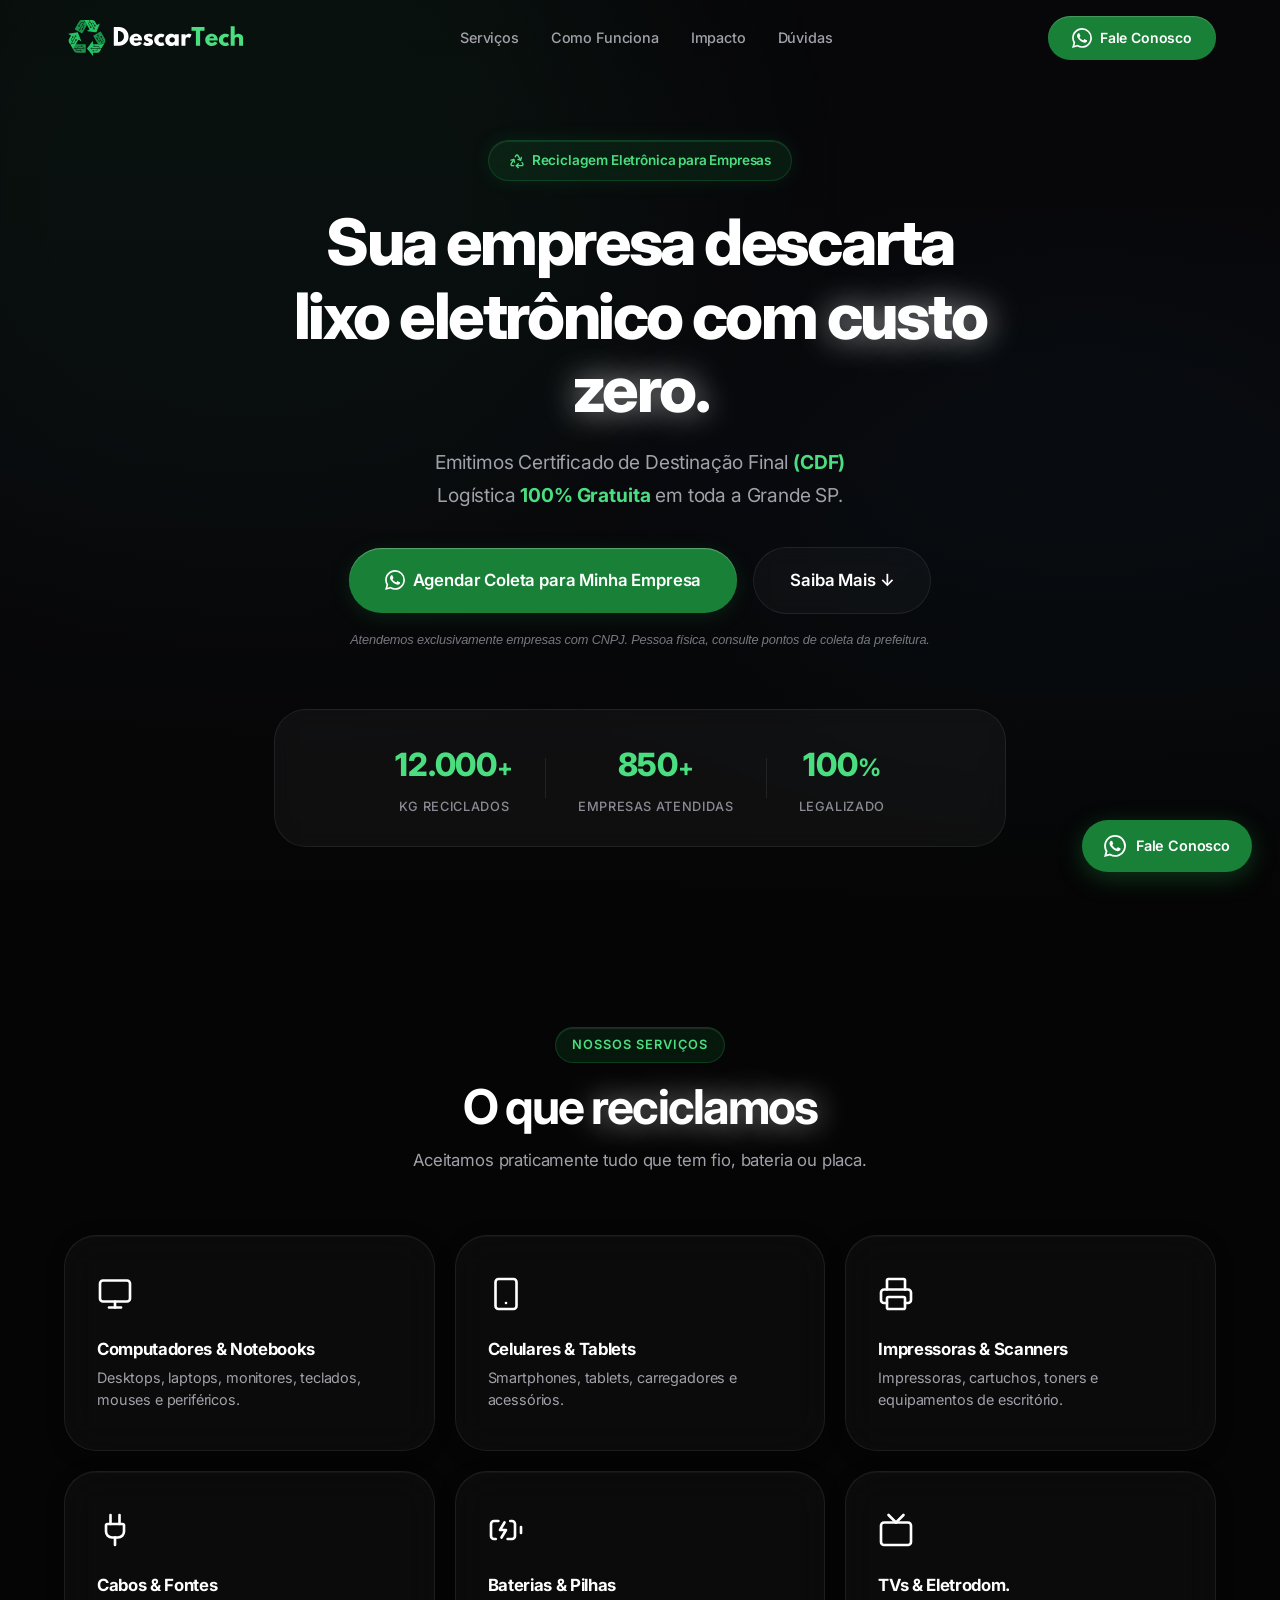
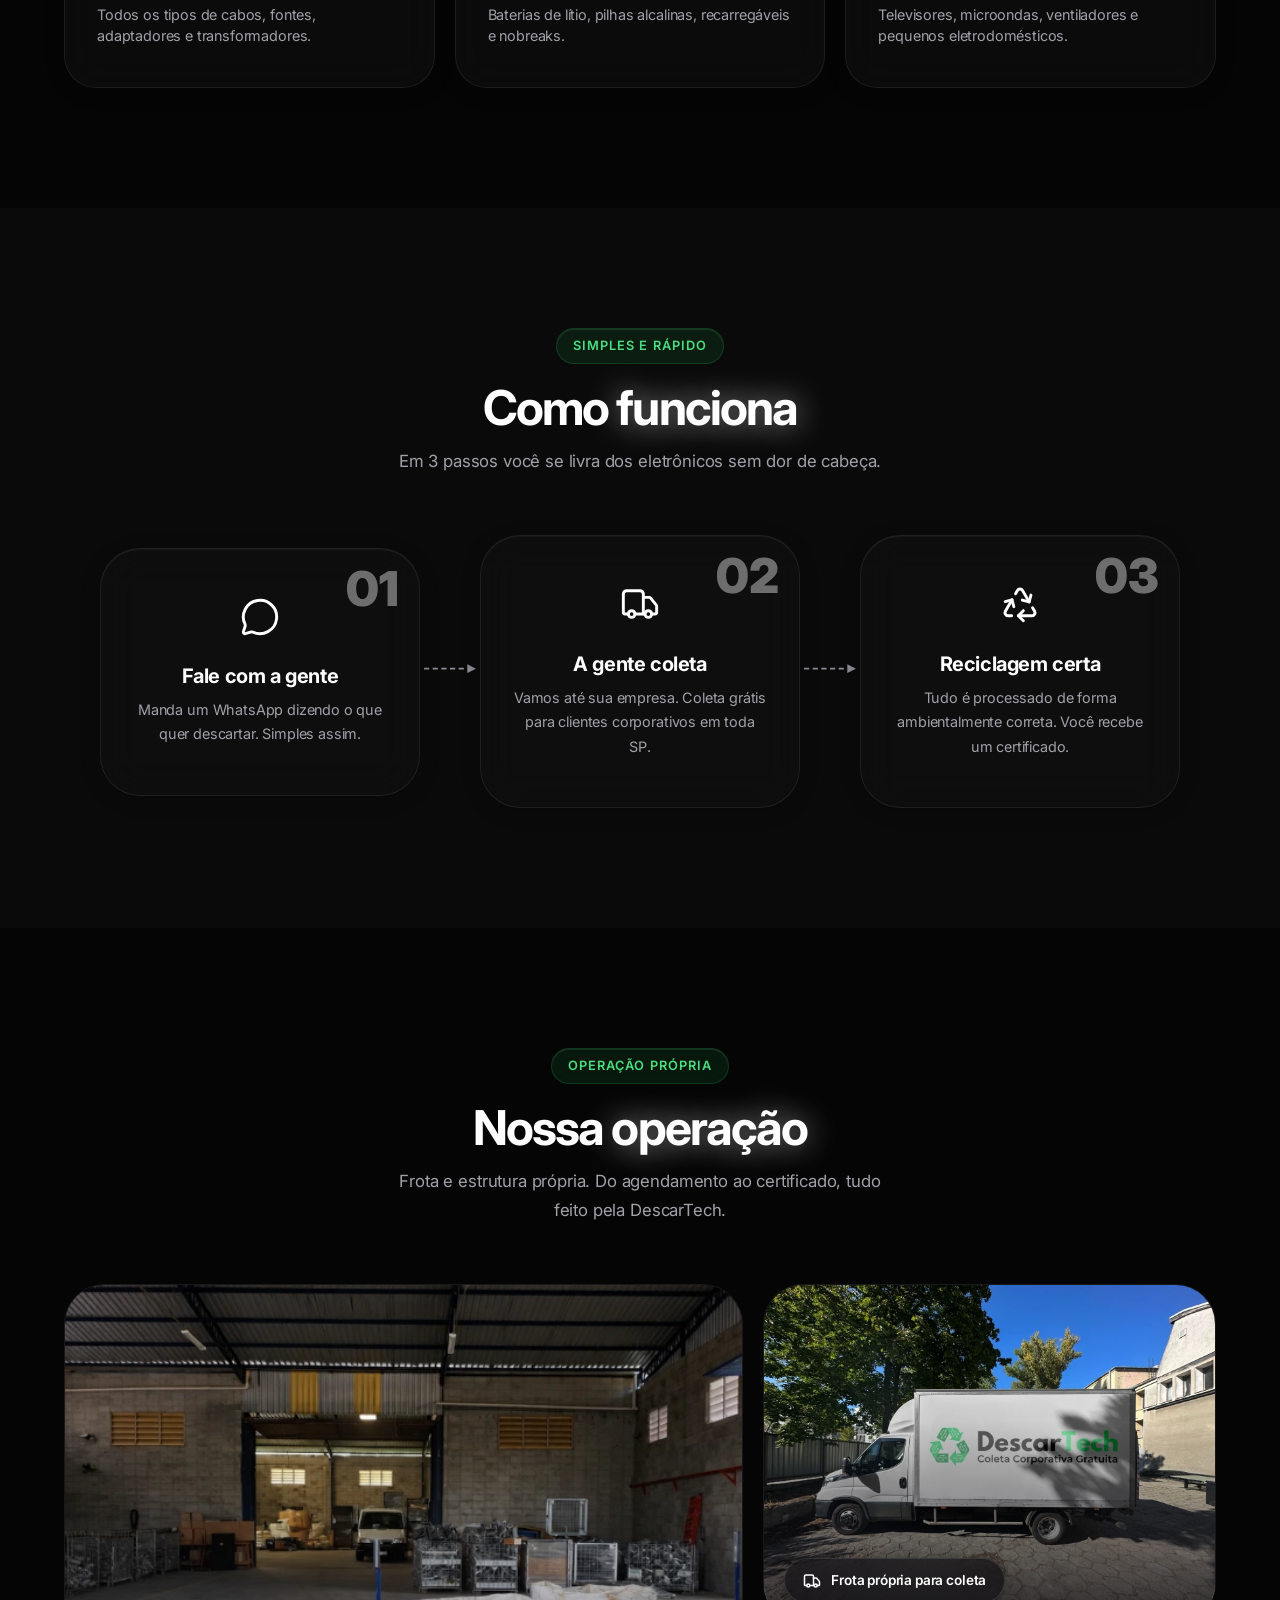
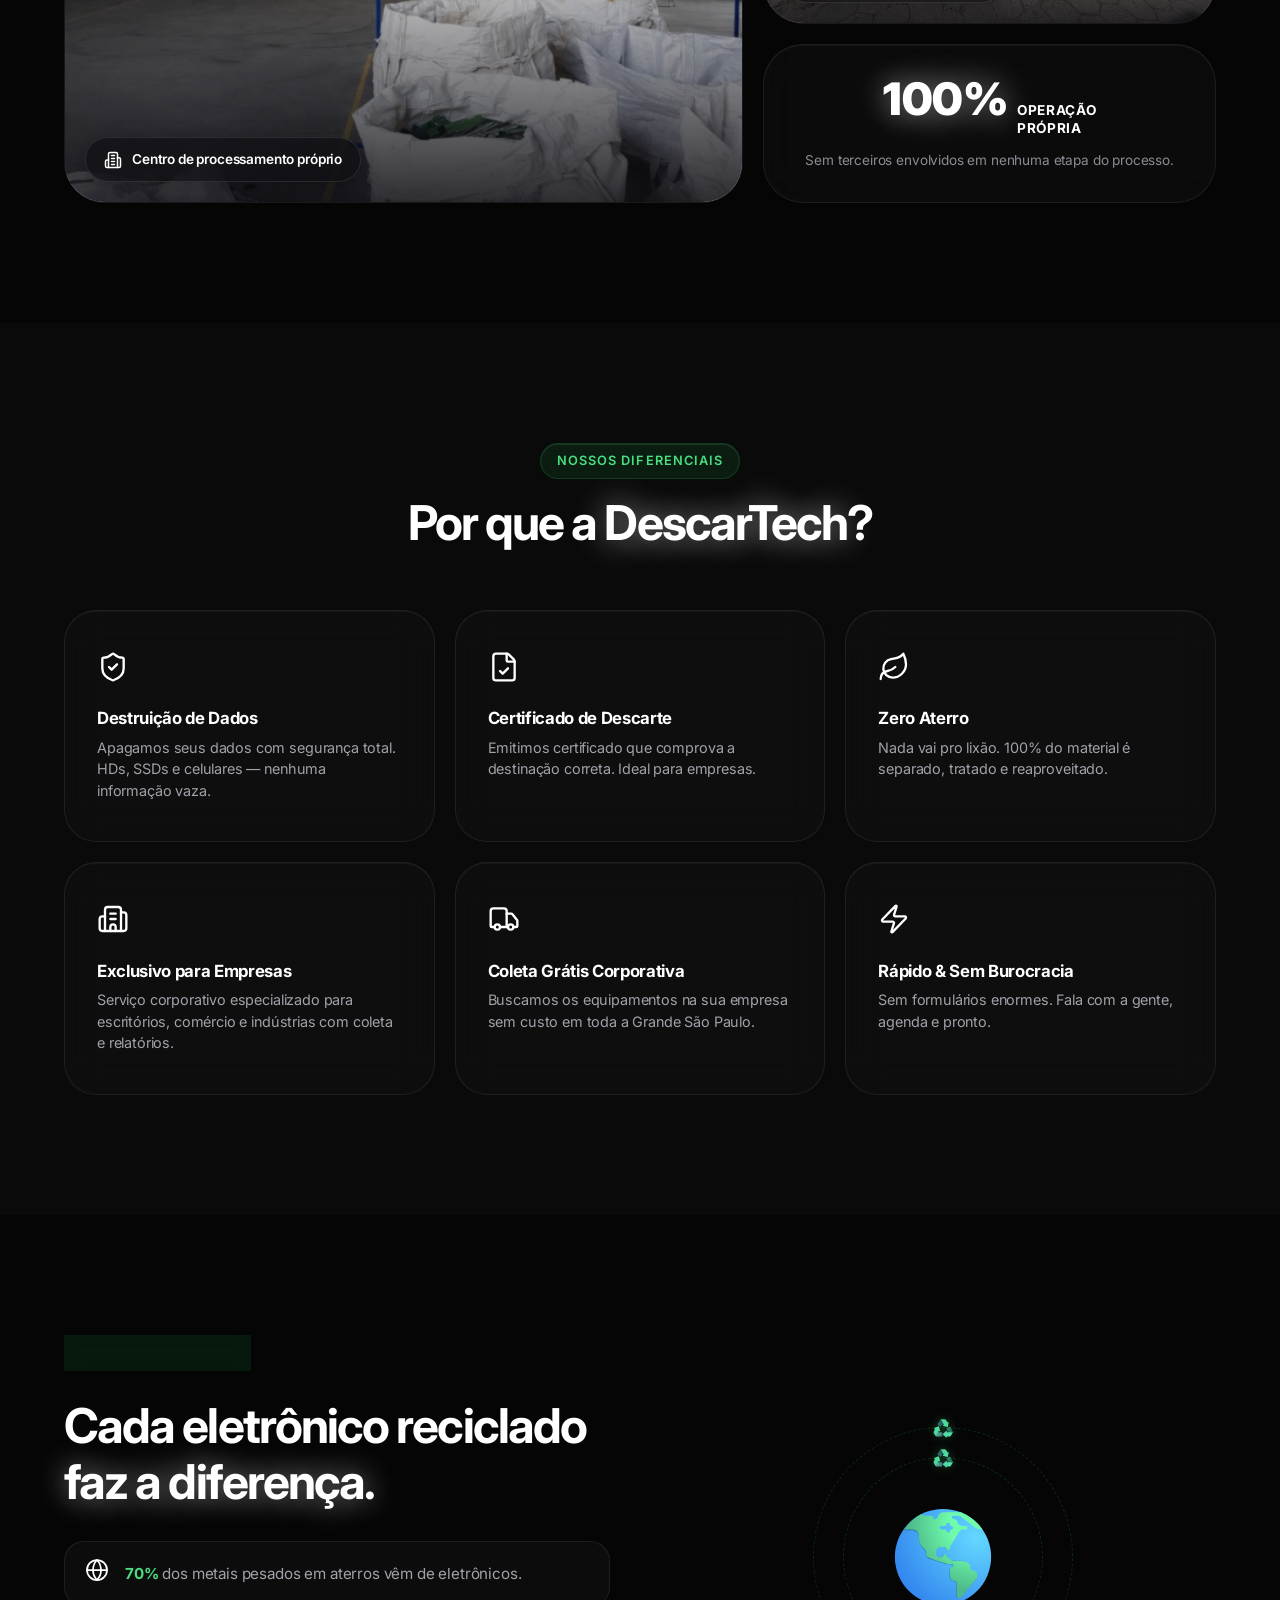
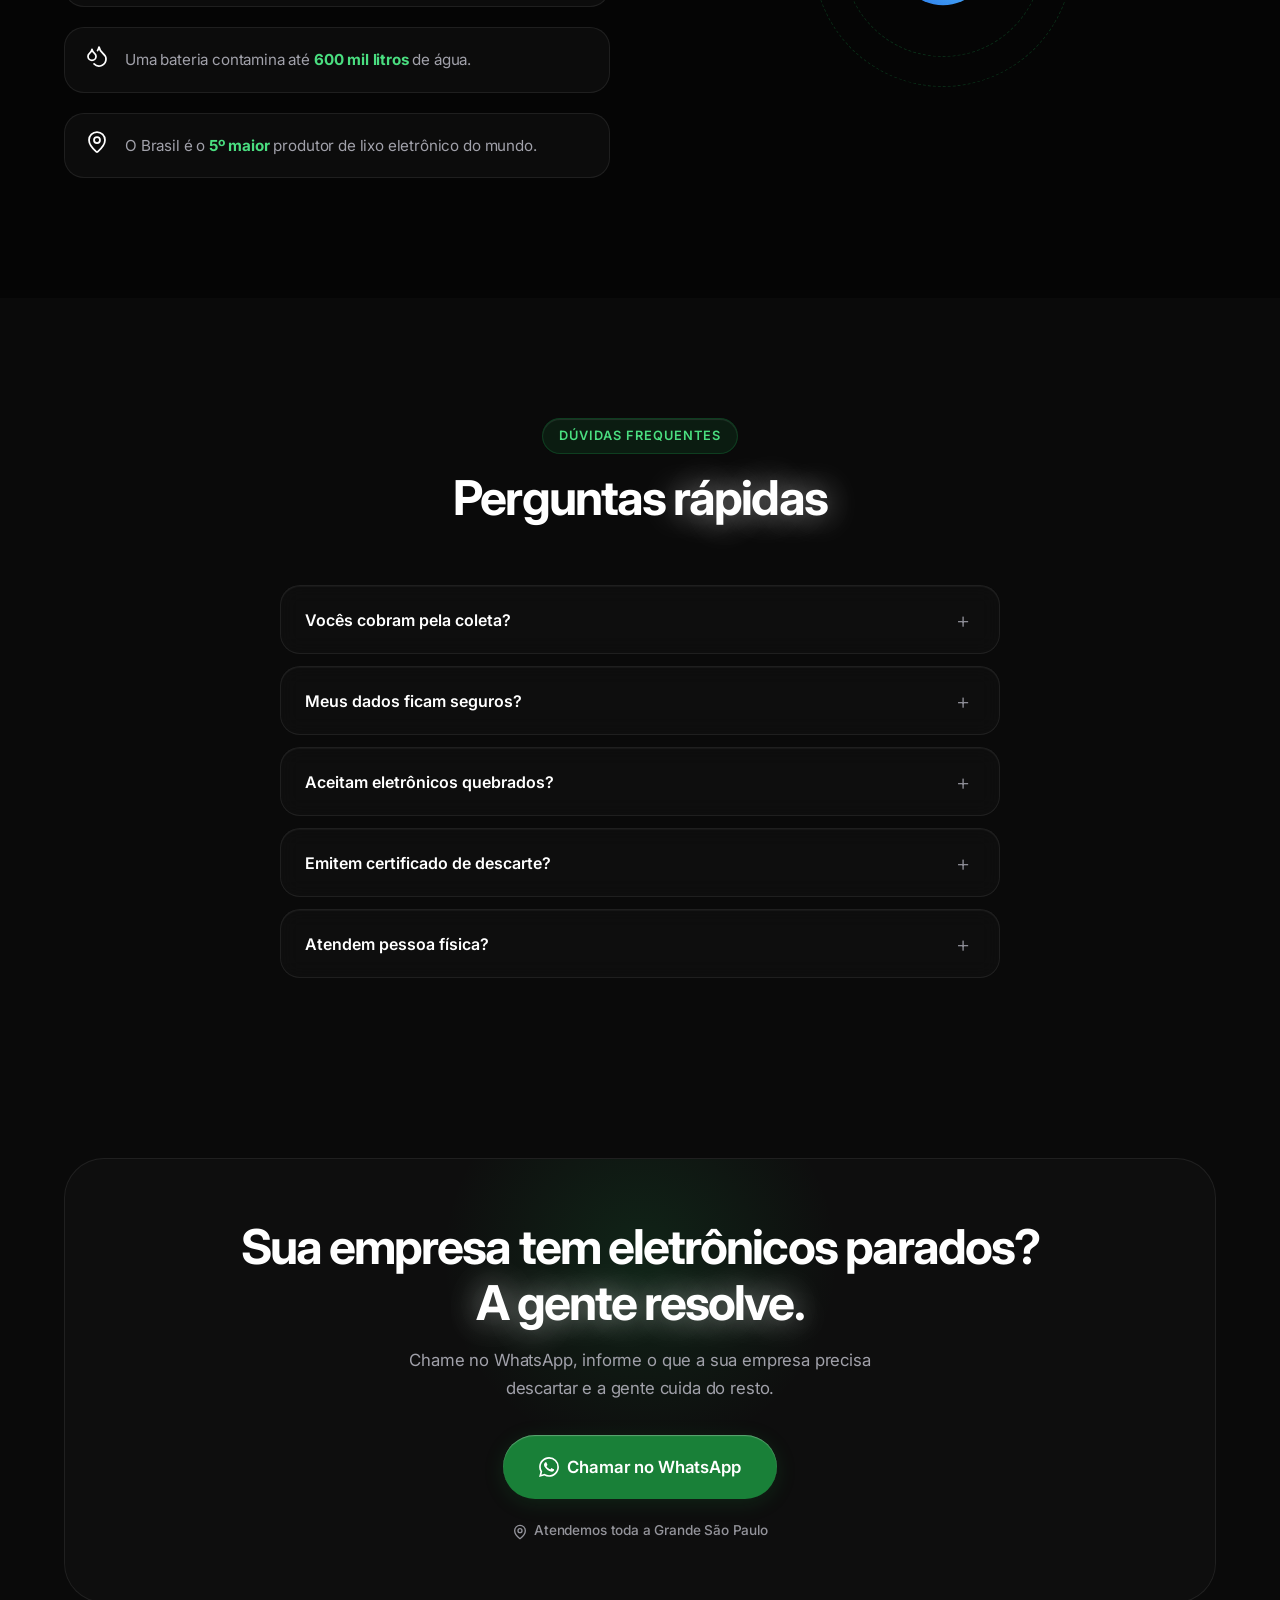
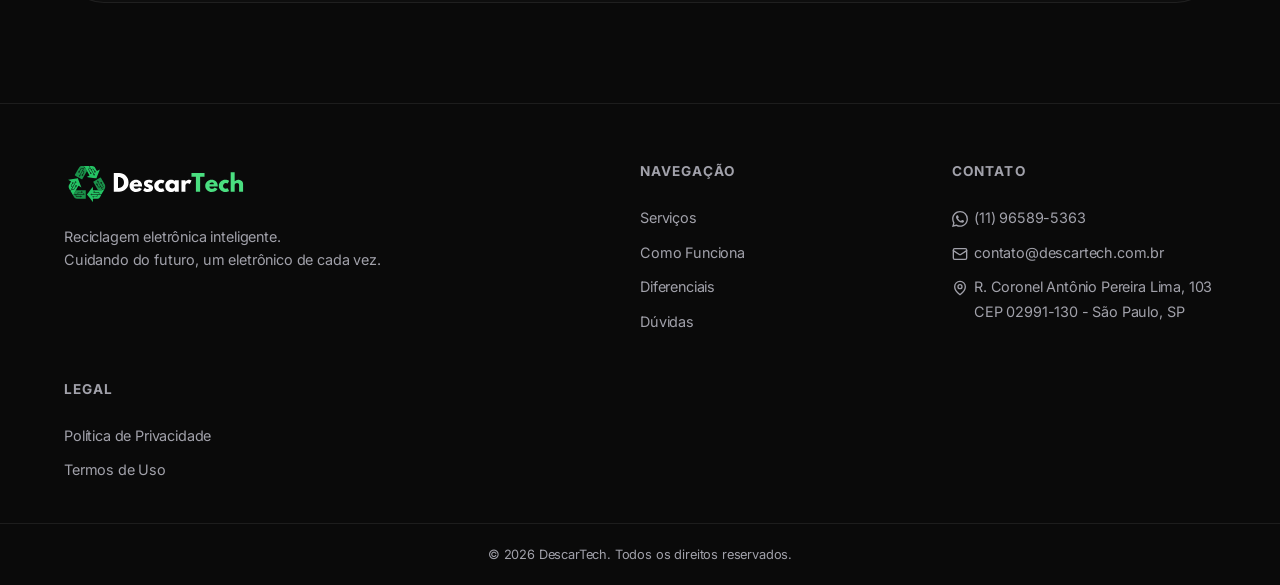
==== commit fd8f95b8: "feat: update hero CTA text and add disclaimer for B2B-only service model" ====
--- a/index.html
+++ b/index.html
@@ -371,10 +371,11 @@
                         <path
                             d="M17.472 14.382c-.297-.149-1.758-.867-2.03-.967-.273-.099-.471-.148-.67.15-.197.297-.767.966-.94 1.164-.173.199-.347.223-.644.075-.297-.15-1.255-.463-2.39-1.475-.883-.788-1.48-1.761-1.653-2.059-.173-.297-.018-.458.13-.606.134-.133.298-.347.446-.52.149-.174.198-.298.298-.497.099-.198.05-.371-.025-.52-.075-.149-.669-1.612-.916-2.207-.242-.579-.487-.5-.669-.51-.173-.008-.371-.01-.57-.01-.198 0-.52.074-.792.372-.272.297-1.04 1.016-1.04 2.479 0 1.462 1.065 2.875 1.213 3.074.149.198 2.096 3.2 5.077 4.487.709.306 1.262.489 1.694.625.712.227 1.36.195 1.871.118.571-.085 1.758-.719 2.006-1.413.248-.694.248-1.289.173-1.413-.074-.124-.272-.198-.57-.347m-5.421 7.403h-.004a9.87 9.87 0 01-5.031-1.378l-.361-.214-3.741.982.998-3.648-.235-.374a9.86 9.86 0 01-1.51-5.26c.001-5.45 4.436-9.884 9.888-9.884 2.64 0 5.122 1.03 6.988 2.898a9.825 9.825 0 012.893 6.994c-.003 5.45-4.437 9.884-9.885 9.884m8.413-18.297A11.815 11.815 0 0012.05 0C5.495 0 .16 5.335.157 11.892c0 2.096.547 4.142 1.588 5.945L.057 24l6.305-1.654a11.882 11.882 0 005.683 1.448h.005c6.554 0 11.89-5.335 11.893-11.893a11.821 11.821 0 00-3.48-8.413z" />
                     </svg>
-                    Agendar Coleta Grátis
+                    Agendar Coleta para Minha Empresa
                 </a>
                 <a href="index.html#servicos" class="btn btn-outline btn-lg">Saiba Mais ↓</a>
             </div>
+            <p class="hero-disclaimer">Atendemos exclusivamente empresas com CNPJ. Pessoa física, consulte pontos de coleta da prefeitura.</p>
             <div class="hero-stats">
                 <div class="stat">
                     <span class="stat-number">12.000</span><span class="stat-suffix">+</span>
--- a/style.css
+++ b/style.css
@@ -570,6 +570,15 @@
     flex-wrap: wrap;
 }
 
+.hero-disclaimer {
+    margin-top: 16px;
+    font-size: 0.8rem;
+    color: var(--text-muted);
+    font-style: italic;
+    opacity: 0.85;
+    line-height: 1.5;
+}
+
 .hero-stats {
     display: flex;
     align-items: center;
--- a/style.css
+++ b/style.css
@@ -570,6 +570,15 @@
     flex-wrap: wrap;
 }
 
+.hero-disclaimer {
+    margin-top: 16px;
+    font-size: 0.8rem;
+    color: var(--text-muted);
+    font-style: italic;
+    opacity: 0.85;
+    line-height: 1.5;
+}
+
 .hero-stats {
     display: flex;
     align-items: center;
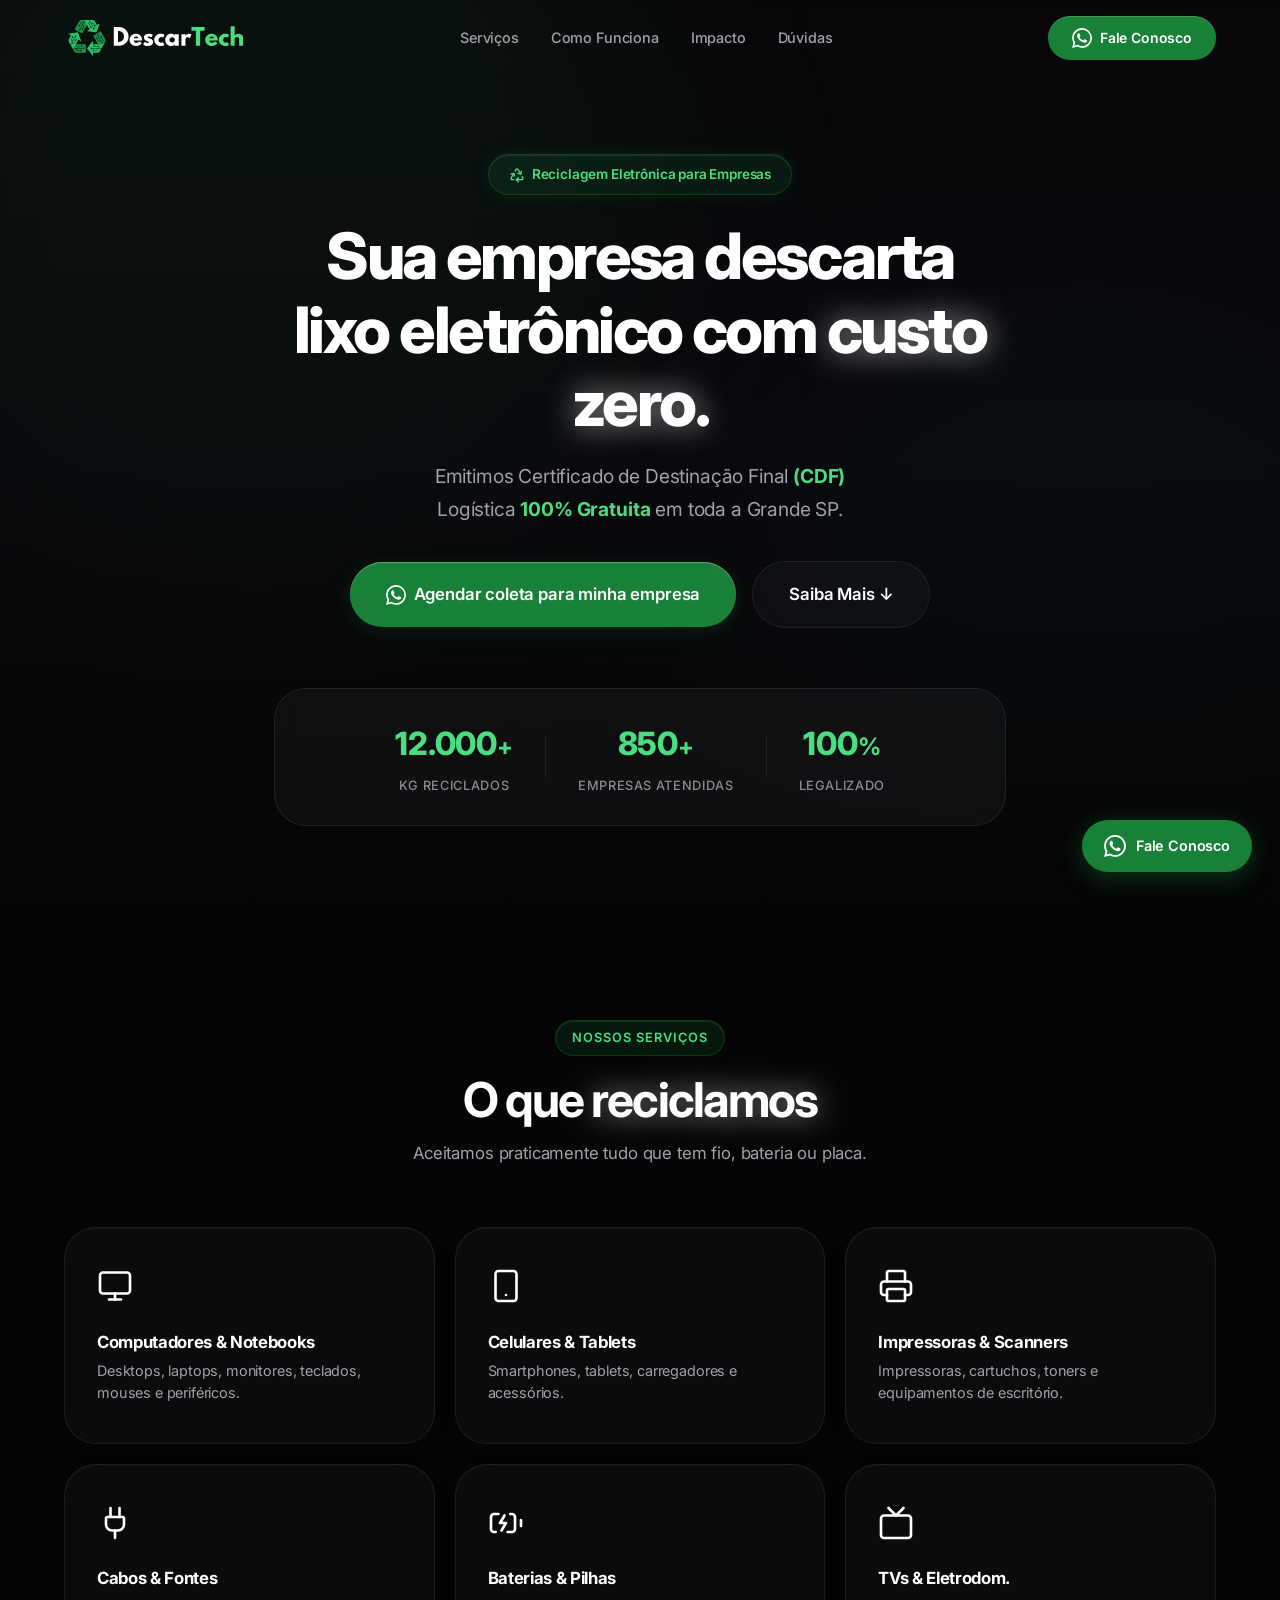
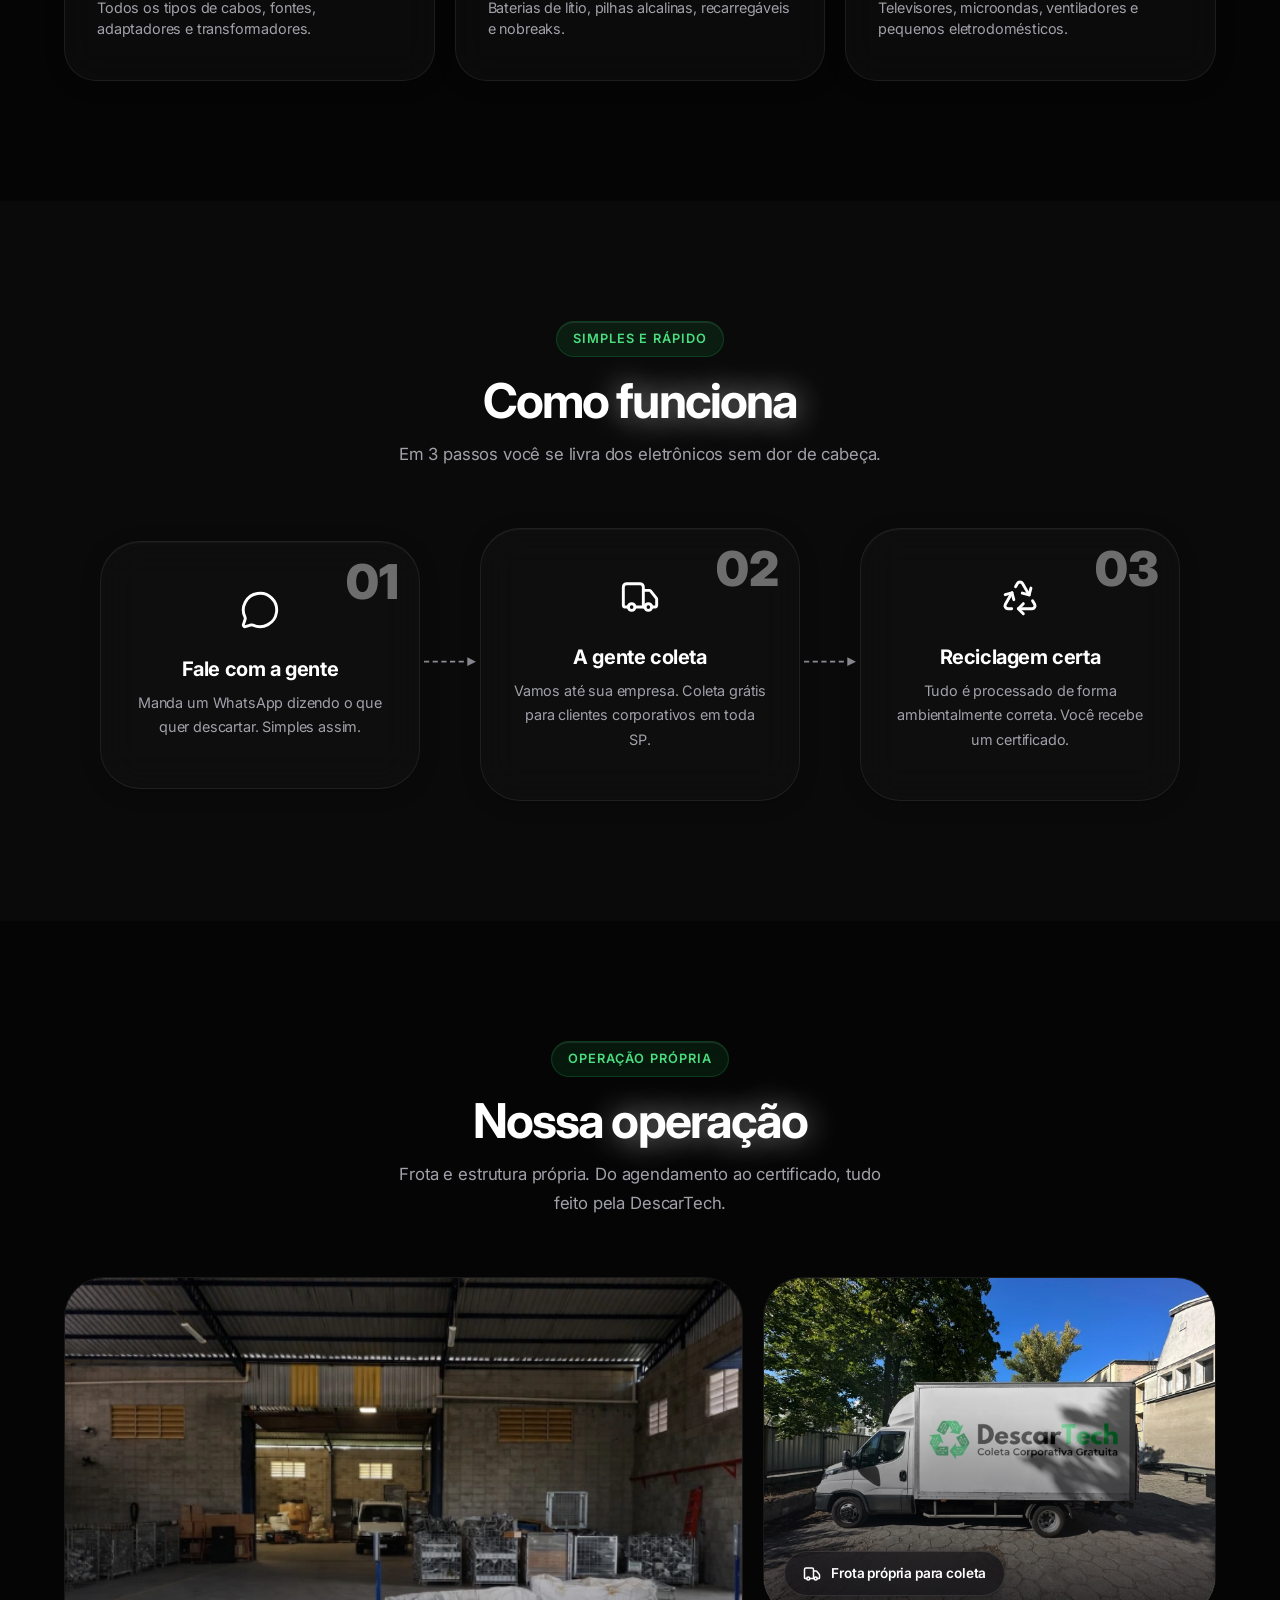
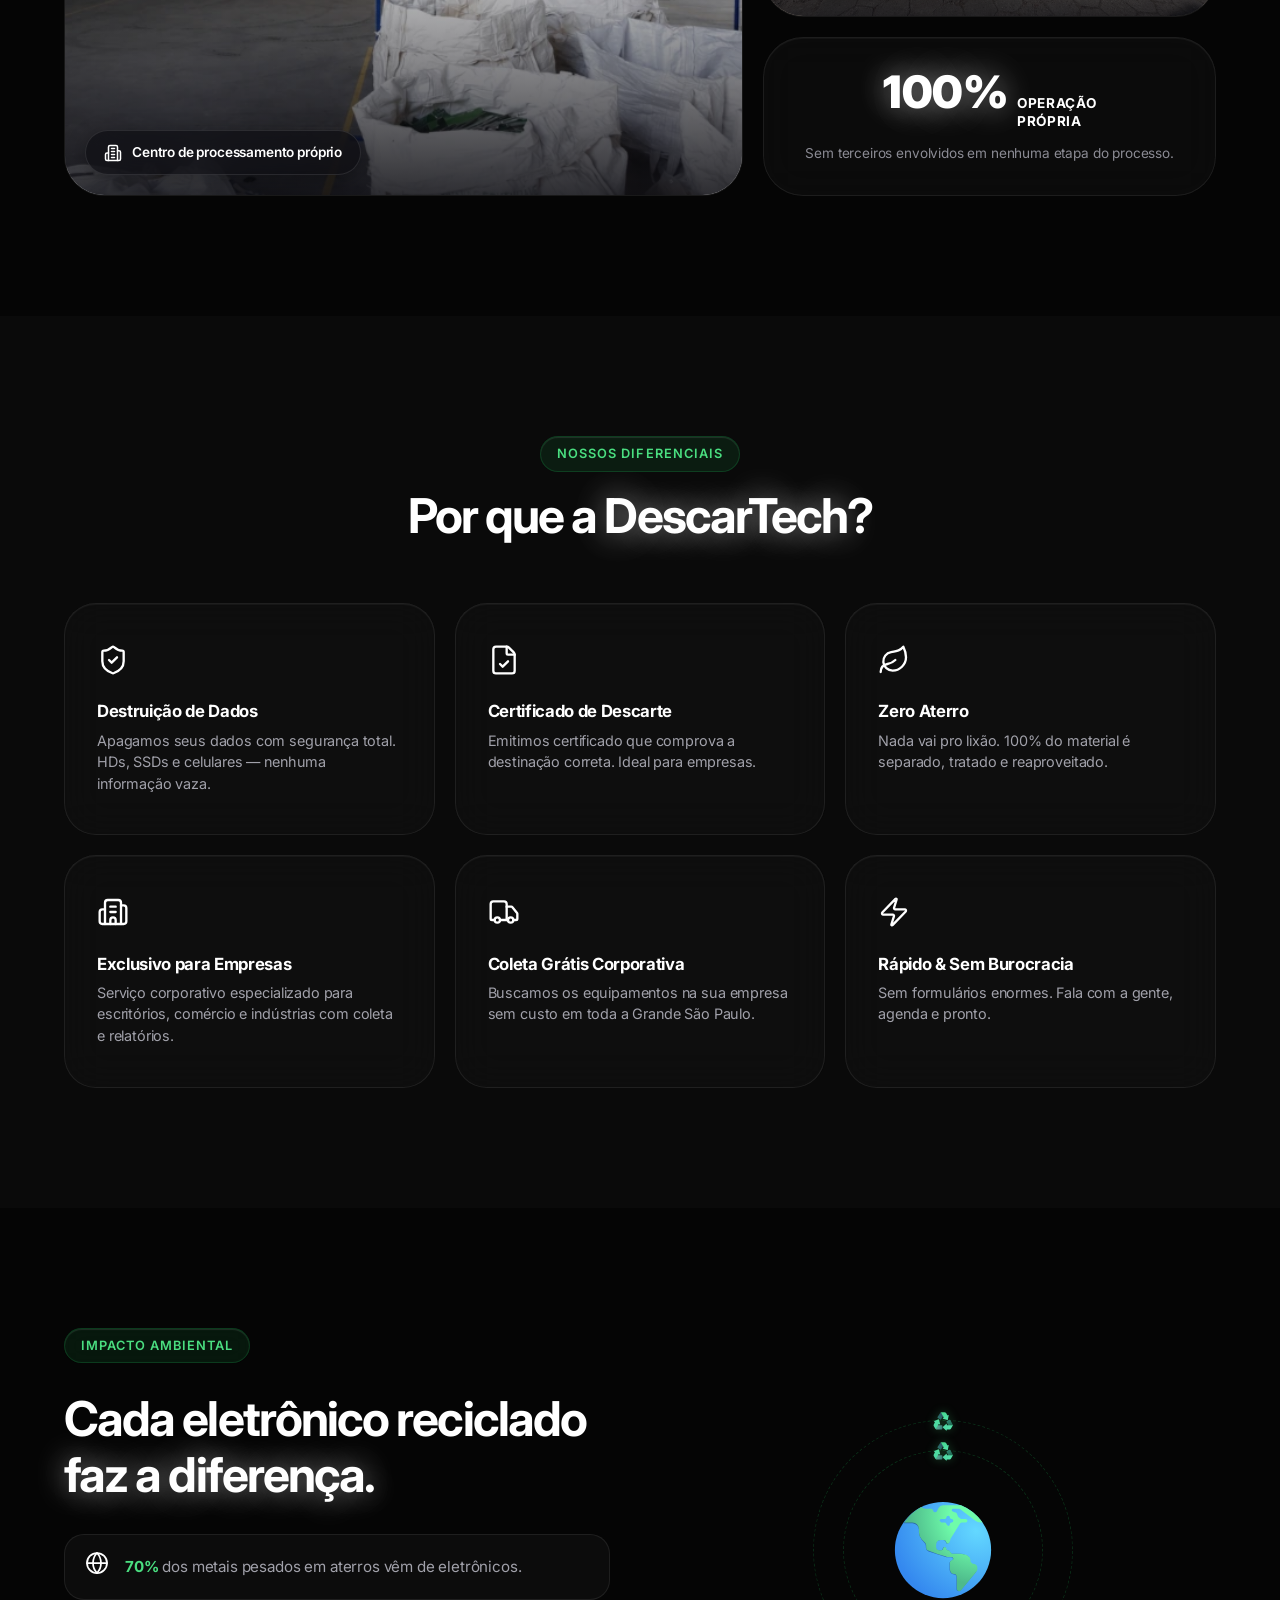
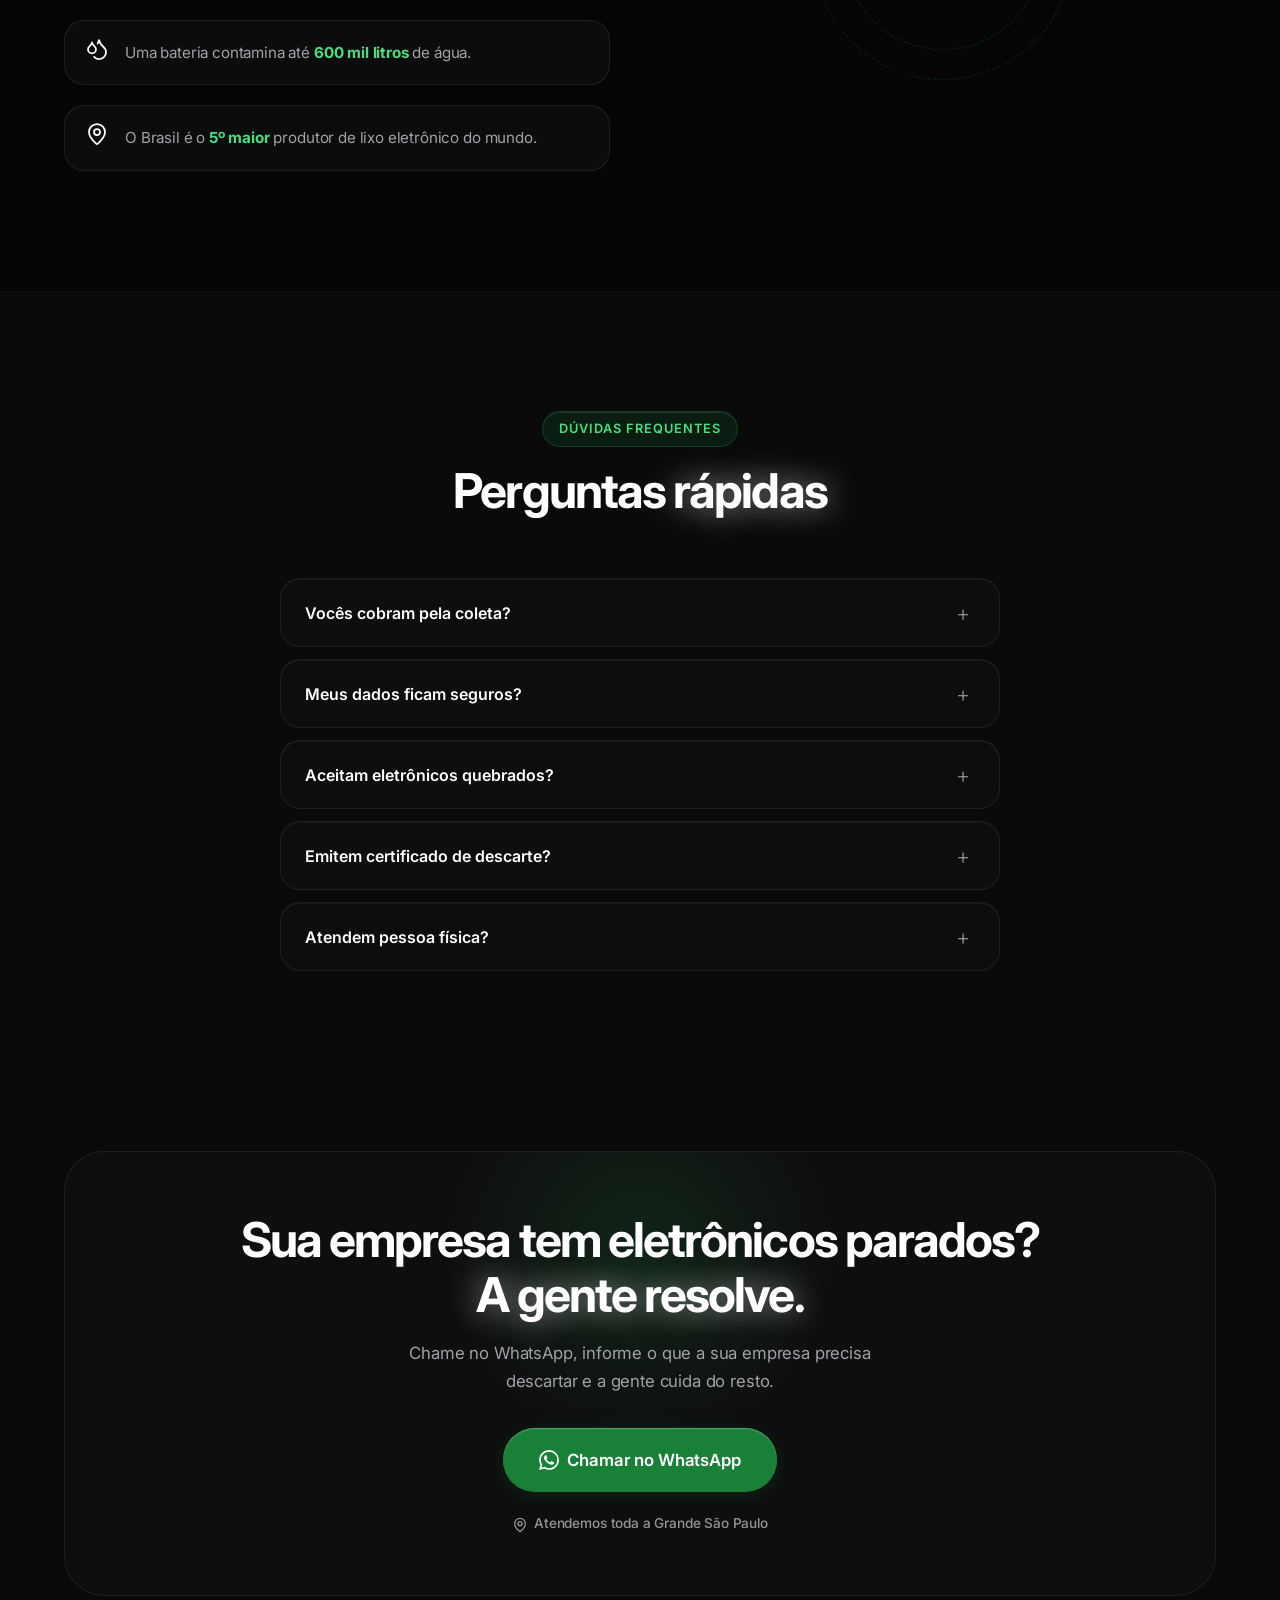
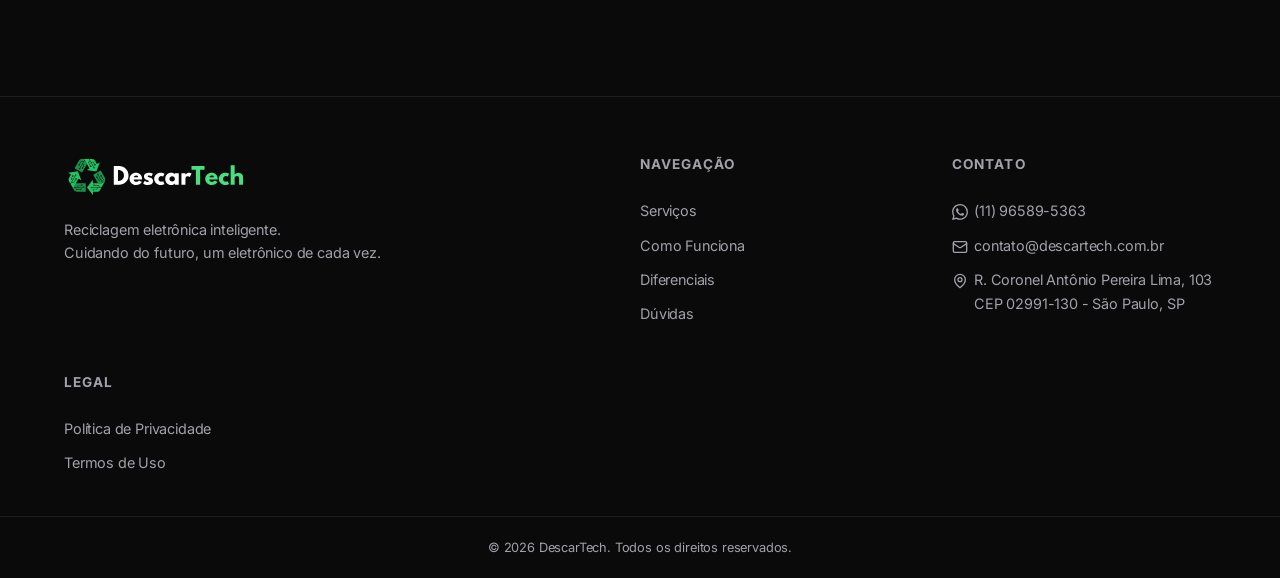
==== commit 77a93aef: "refactor: remove hero disclaimer and update call-to-action text casing" ====
--- a/index.html
+++ b/index.html
@@ -371,11 +371,10 @@
                         <path
                             d="M17.472 14.382c-.297-.149-1.758-.867-2.03-.967-.273-.099-.471-.148-.67.15-.197.297-.767.966-.94 1.164-.173.199-.347.223-.644.075-.297-.15-1.255-.463-2.39-1.475-.883-.788-1.48-1.761-1.653-2.059-.173-.297-.018-.458.13-.606.134-.133.298-.347.446-.52.149-.174.198-.298.298-.497.099-.198.05-.371-.025-.52-.075-.149-.669-1.612-.916-2.207-.242-.579-.487-.5-.669-.51-.173-.008-.371-.01-.57-.01-.198 0-.52.074-.792.372-.272.297-1.04 1.016-1.04 2.479 0 1.462 1.065 2.875 1.213 3.074.149.198 2.096 3.2 5.077 4.487.709.306 1.262.489 1.694.625.712.227 1.36.195 1.871.118.571-.085 1.758-.719 2.006-1.413.248-.694.248-1.289.173-1.413-.074-.124-.272-.198-.57-.347m-5.421 7.403h-.004a9.87 9.87 0 01-5.031-1.378l-.361-.214-3.741.982.998-3.648-.235-.374a9.86 9.86 0 01-1.51-5.26c.001-5.45 4.436-9.884 9.888-9.884 2.64 0 5.122 1.03 6.988 2.898a9.825 9.825 0 012.893 6.994c-.003 5.45-4.437 9.884-9.885 9.884m8.413-18.297A11.815 11.815 0 0012.05 0C5.495 0 .16 5.335.157 11.892c0 2.096.547 4.142 1.588 5.945L.057 24l6.305-1.654a11.882 11.882 0 005.683 1.448h.005c6.554 0 11.89-5.335 11.893-11.893a11.821 11.821 0 00-3.48-8.413z" />
                     </svg>
-                    Agendar Coleta para Minha Empresa
+                    Agendar coleta para minha empresa
                 </a>
                 <a href="index.html#servicos" class="btn btn-outline btn-lg">Saiba Mais ↓</a>
             </div>
-            <p class="hero-disclaimer">Atendemos exclusivamente empresas com CNPJ. Pessoa física, consulte pontos de coleta da prefeitura.</p>
             <div class="hero-stats">
                 <div class="stat">
                     <span class="stat-number">12.000</span><span class="stat-suffix">+</span>
--- a/style.css
+++ b/style.css
@@ -570,15 +570,6 @@
     flex-wrap: wrap;
 }
 
-.hero-disclaimer {
-    margin-top: 16px;
-    font-size: 0.8rem;
-    color: var(--text-muted);
-    font-style: italic;
-    opacity: 0.85;
-    line-height: 1.5;
-}
-
 .hero-stats {
     display: flex;
     align-items: center;
--- a/style.css
+++ b/style.css
@@ -570,15 +570,6 @@
     flex-wrap: wrap;
 }
 
-.hero-disclaimer {
-    margin-top: 16px;
-    font-size: 0.8rem;
-    color: var(--text-muted);
-    font-style: italic;
-    opacity: 0.85;
-    line-height: 1.5;
-}
-
 .hero-stats {
     display: flex;
     align-items: center;
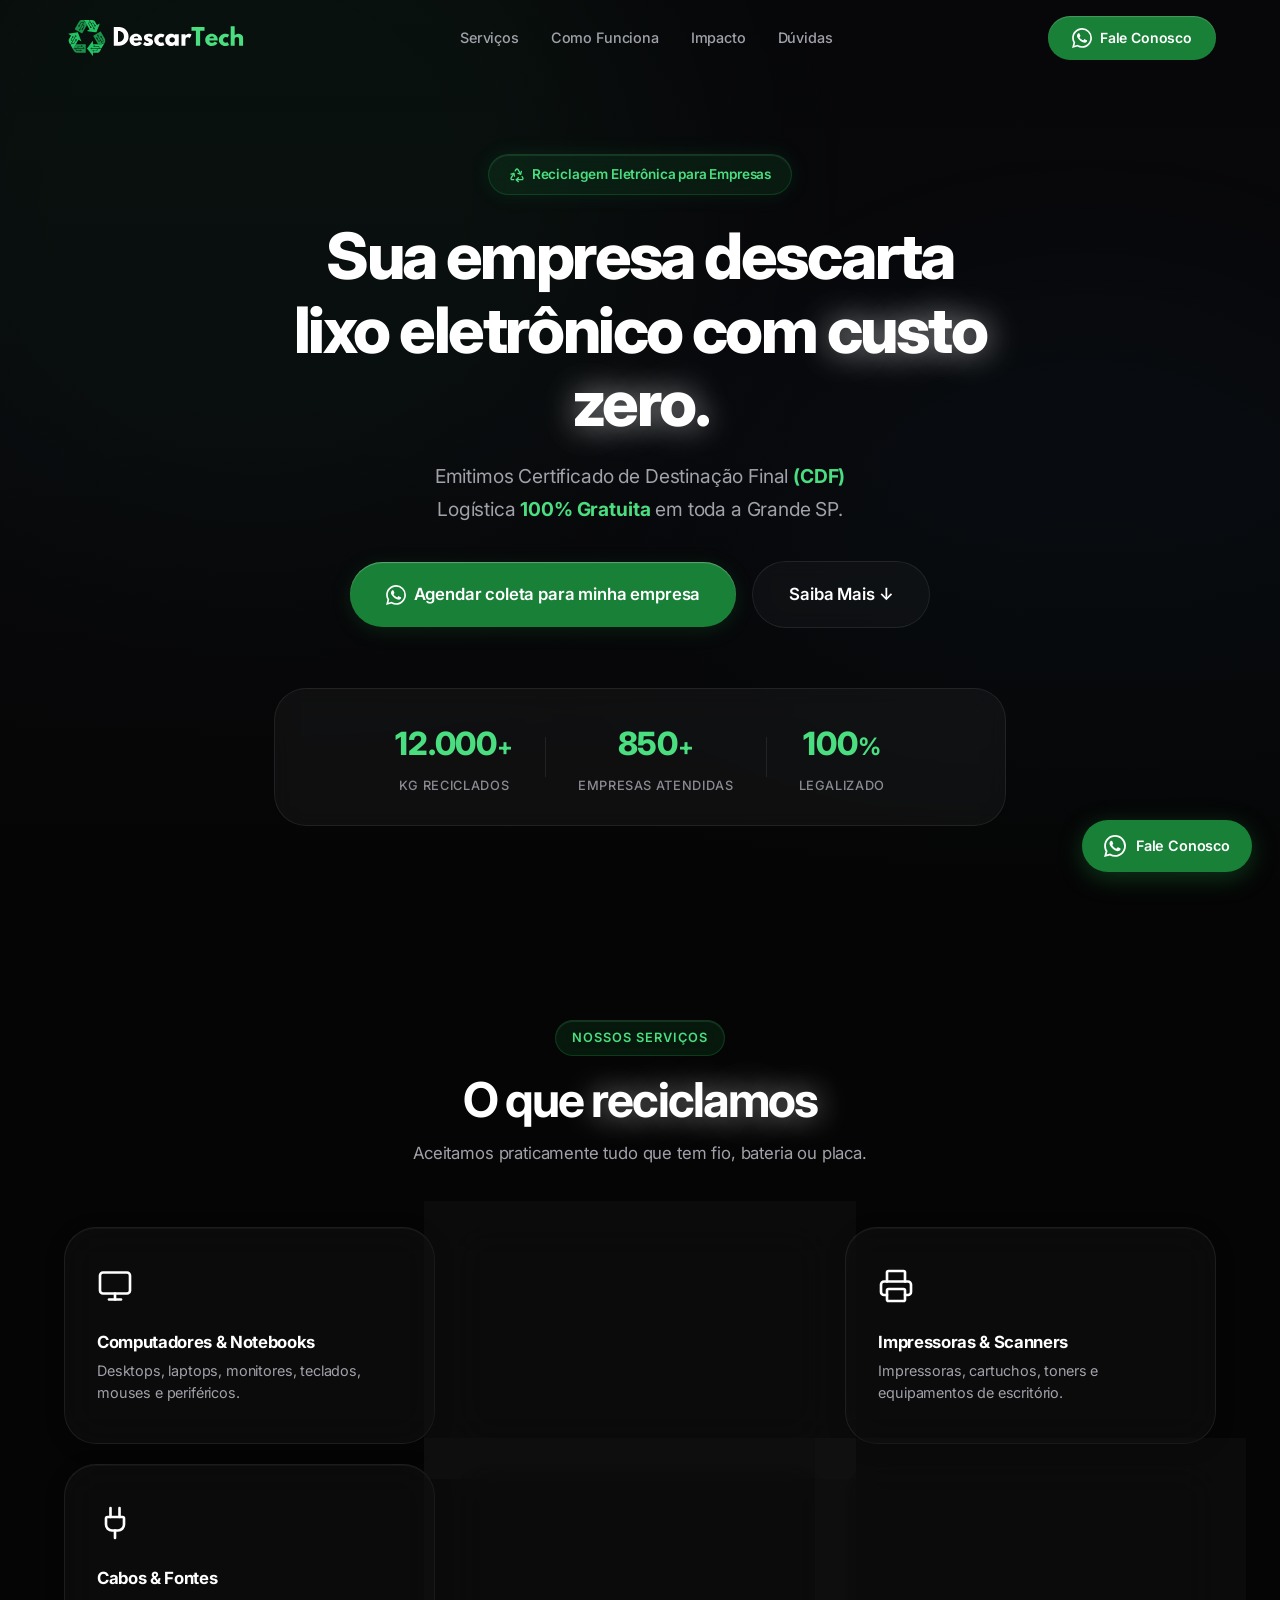
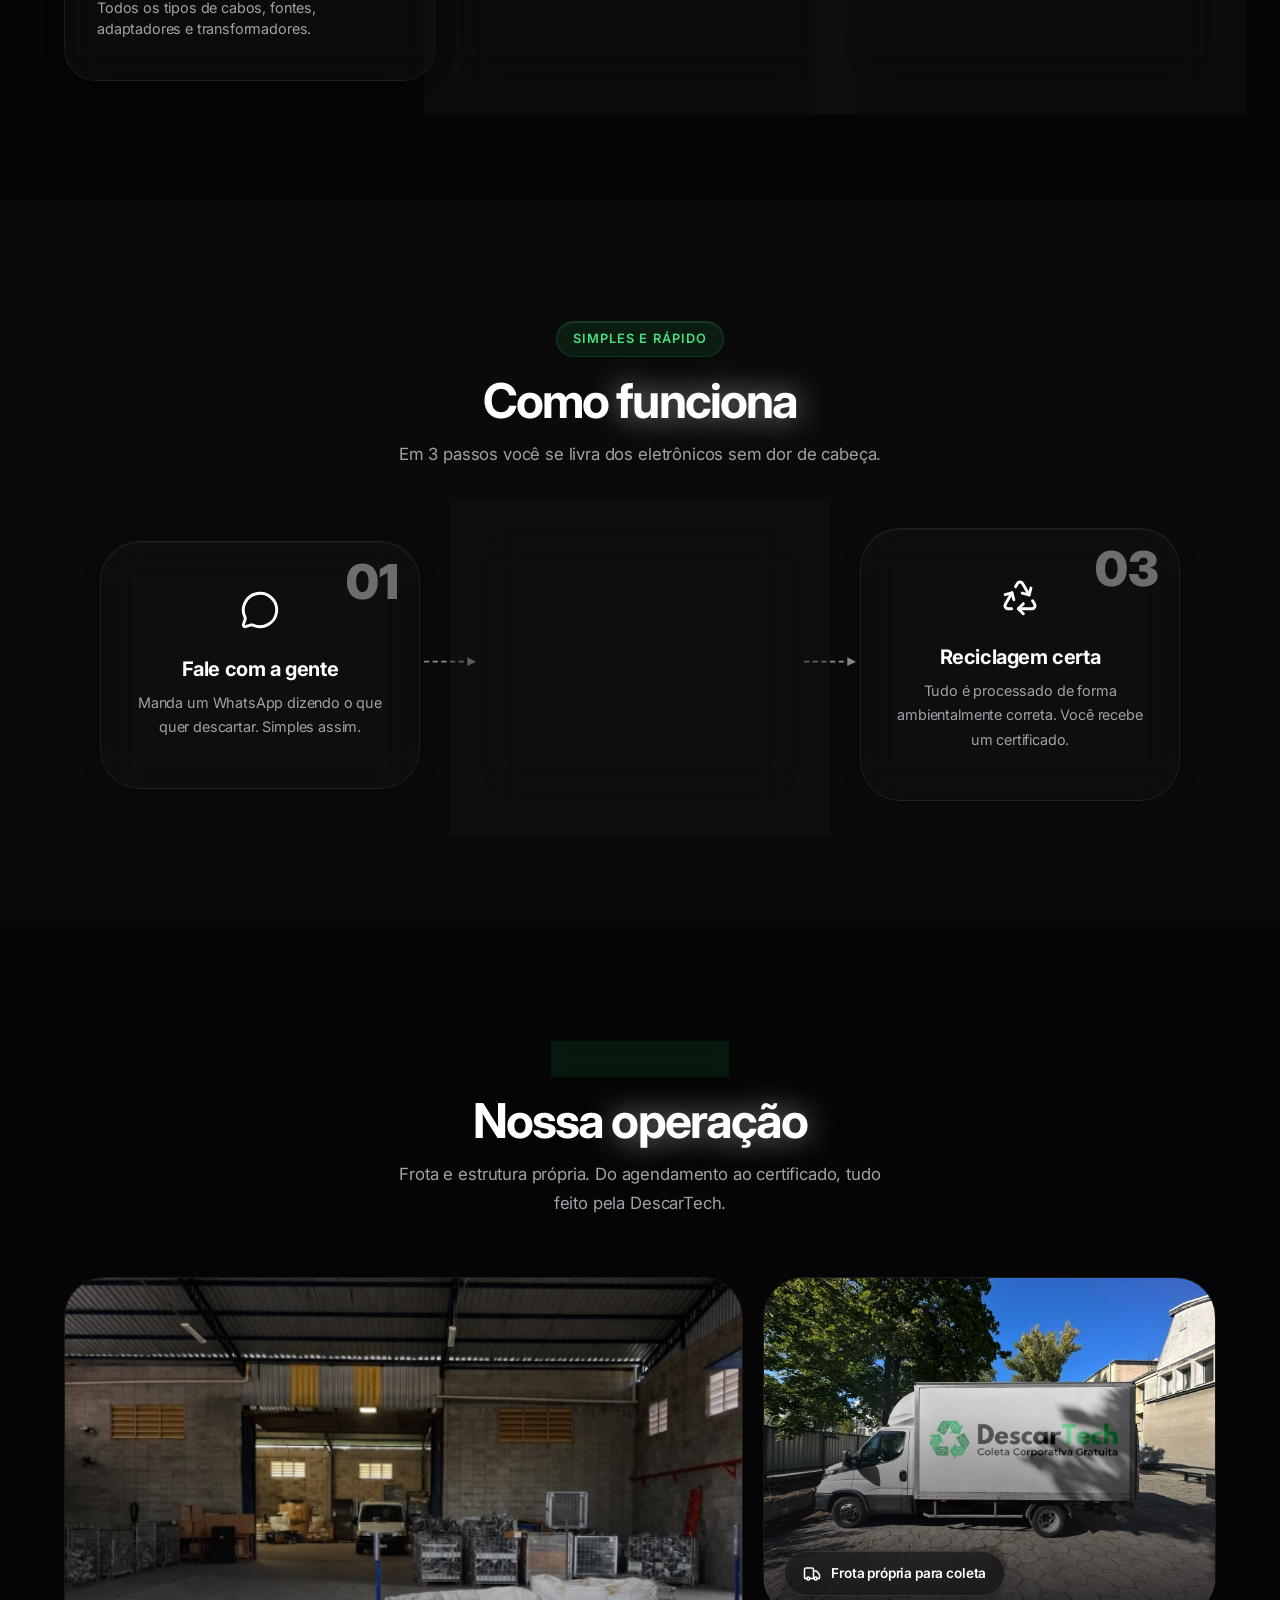
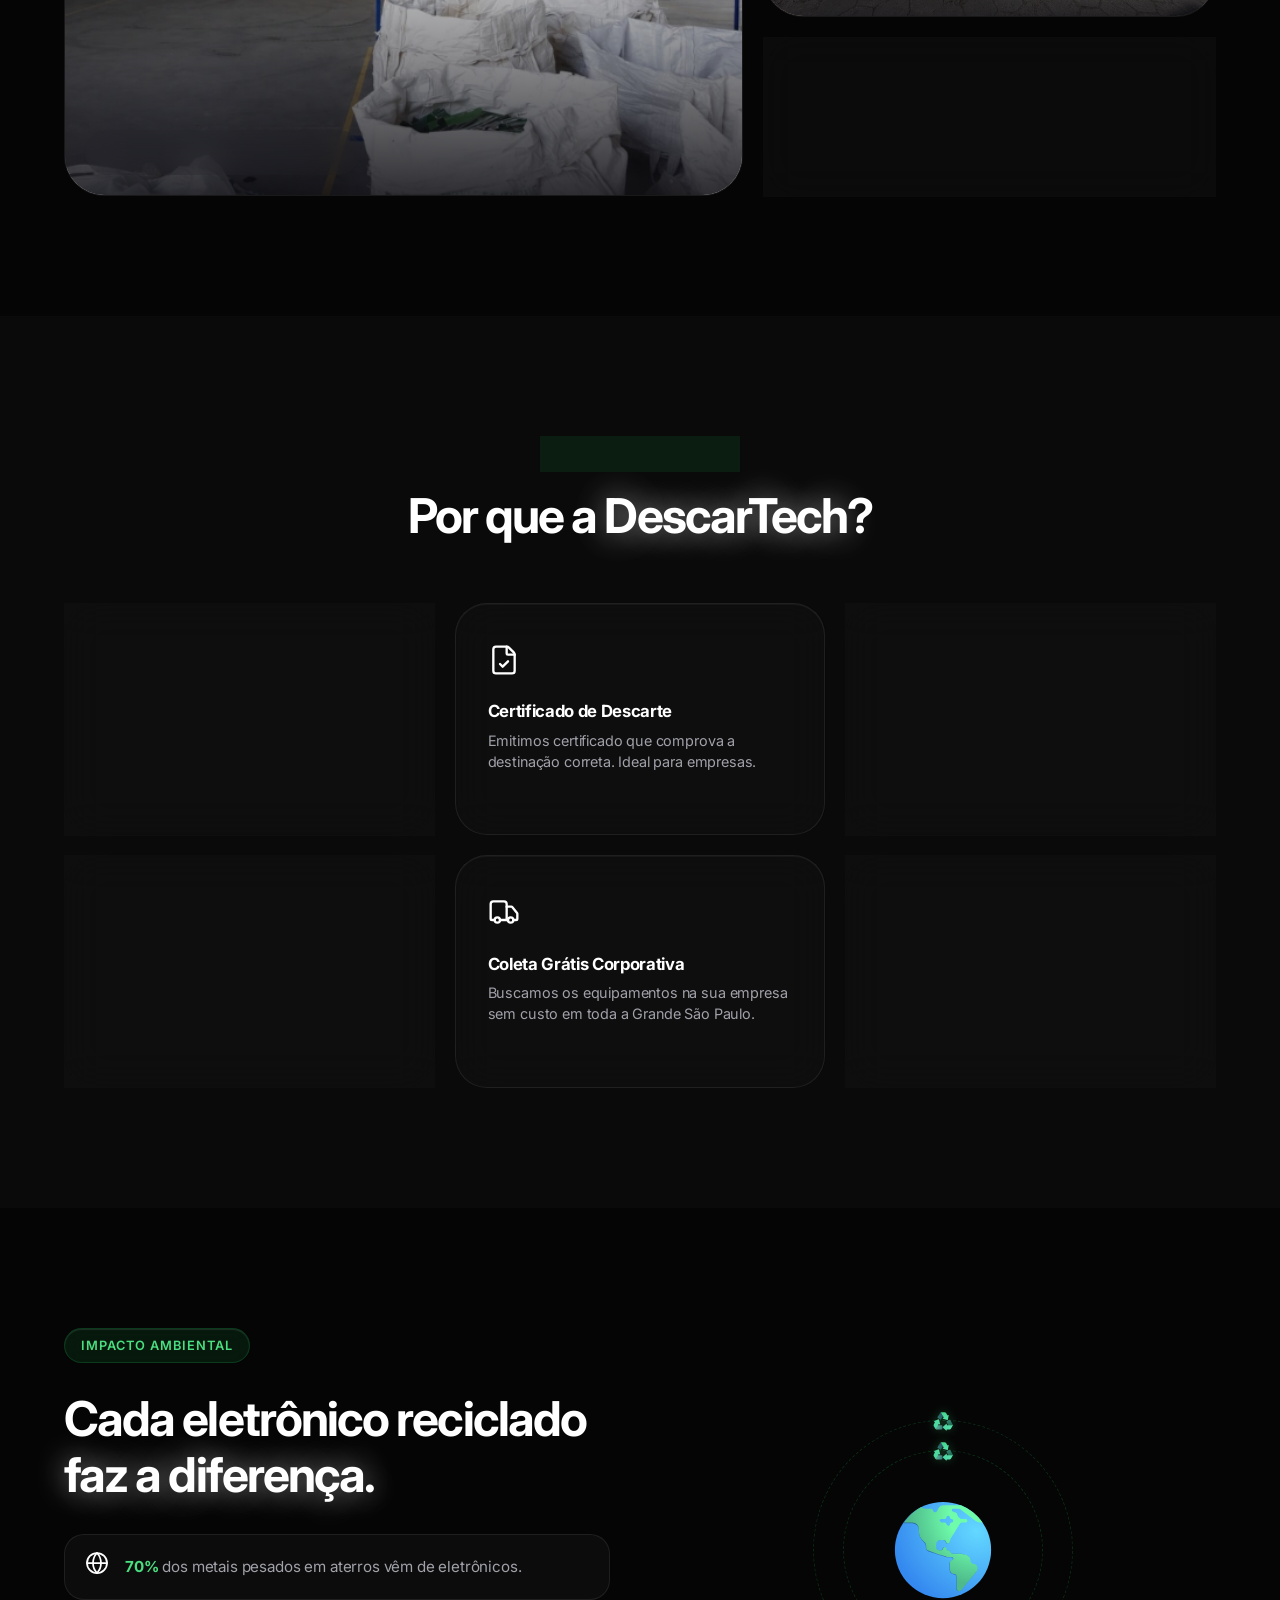
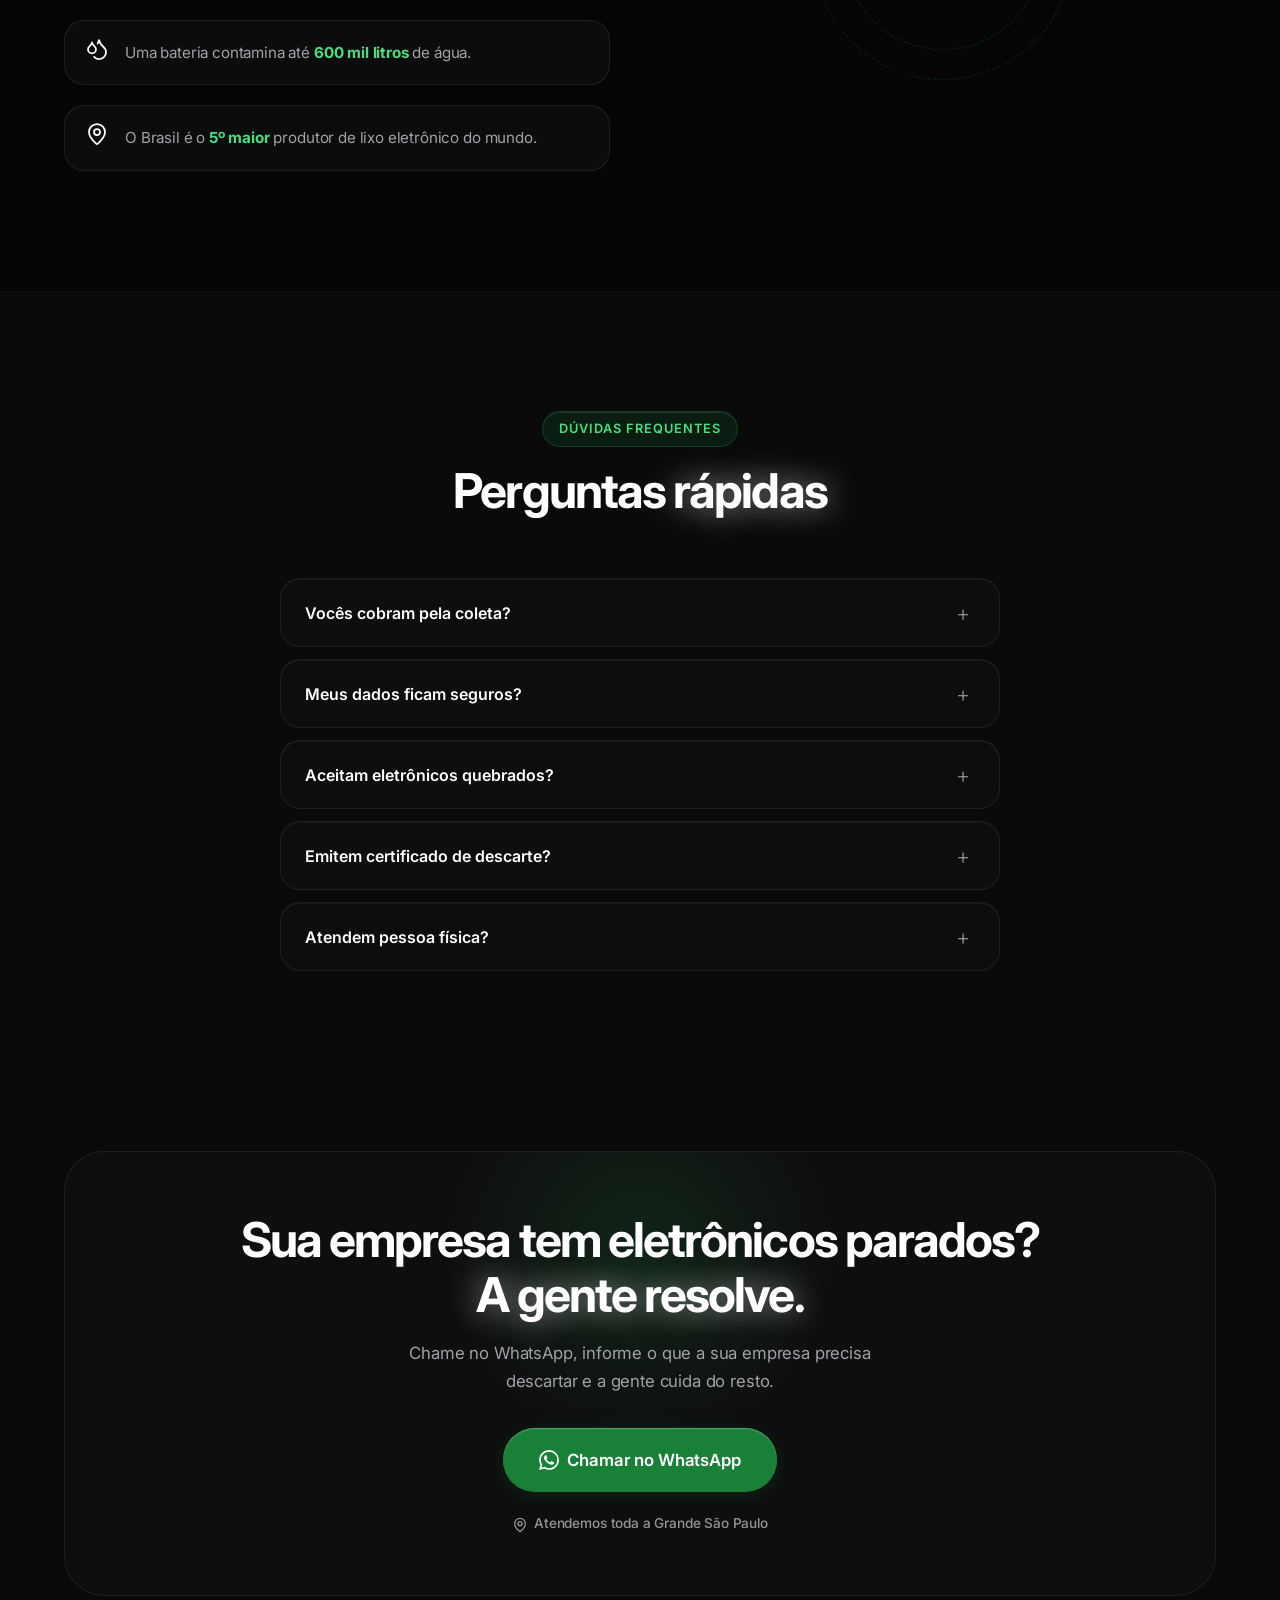
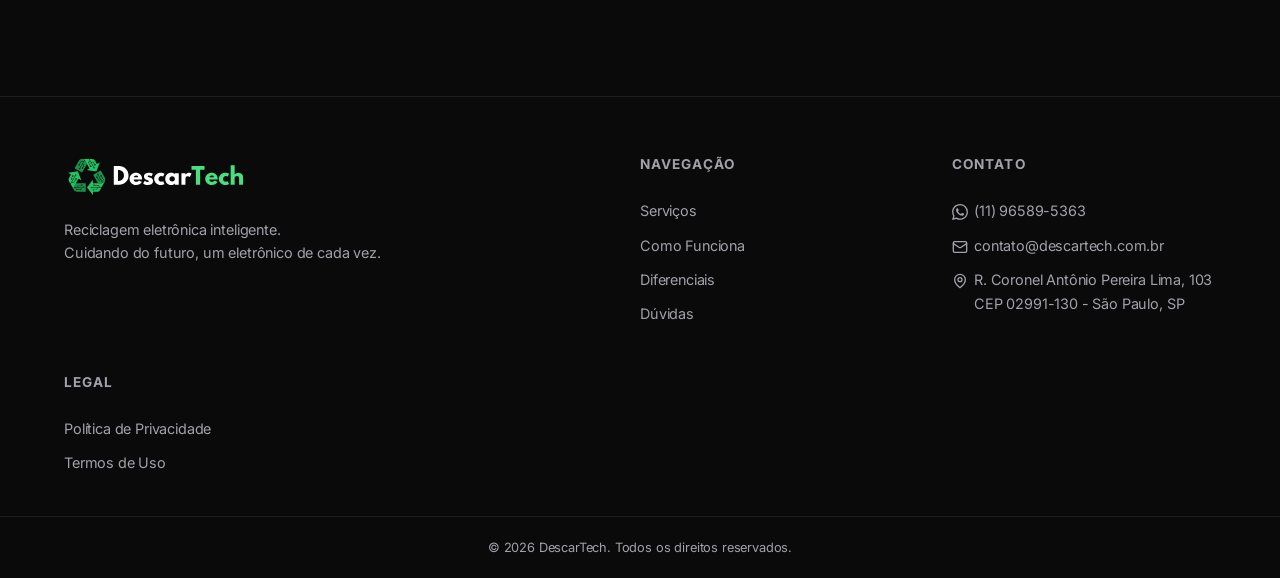
==== commit a28e4bd2: "chore: update style.css version to 14 for cache busting" ====
--- a/index.html
+++ b/index.html
@@ -30,7 +30,7 @@
         content="Descarte lixo eletrônico da sua empresa com custo zero. Coleta gratuita em toda a Grande São Paulo, certificado de destinação final e destruição segura de dados.">
     <meta property="twitter:image" content="https://descartech.com.br/img/hero.png">
 
-    <link rel="preload" href="style.css?v=13" as="style">
+    <link rel="preload" href="style.css?v=14" as="style">
     <link rel="preconnect" href="https://fonts.googleapis.com">
     <link rel="preconnect" href="https://fonts.gstatic.com" crossorigin>
     <link href="https://fonts.googleapis.com/css2?family=Inter:wght@400;500;600;700;800;900&display=swap"
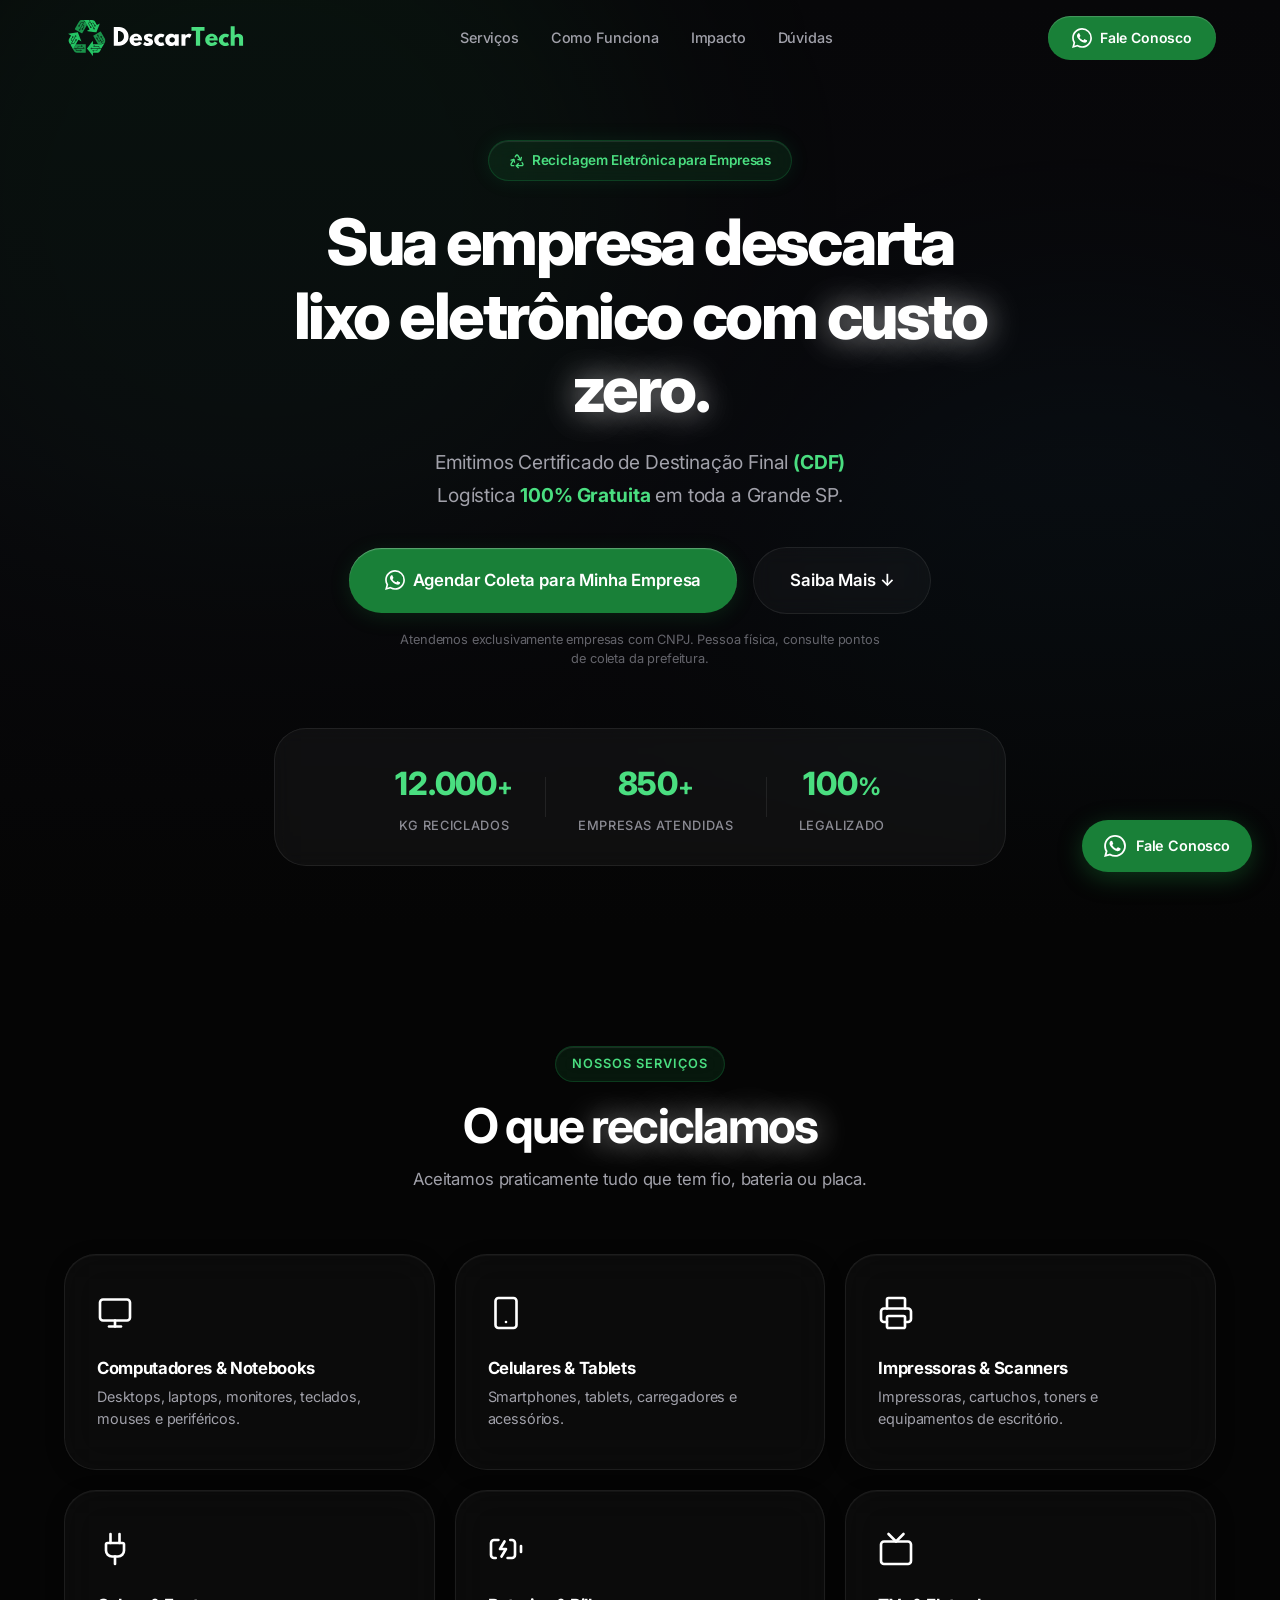
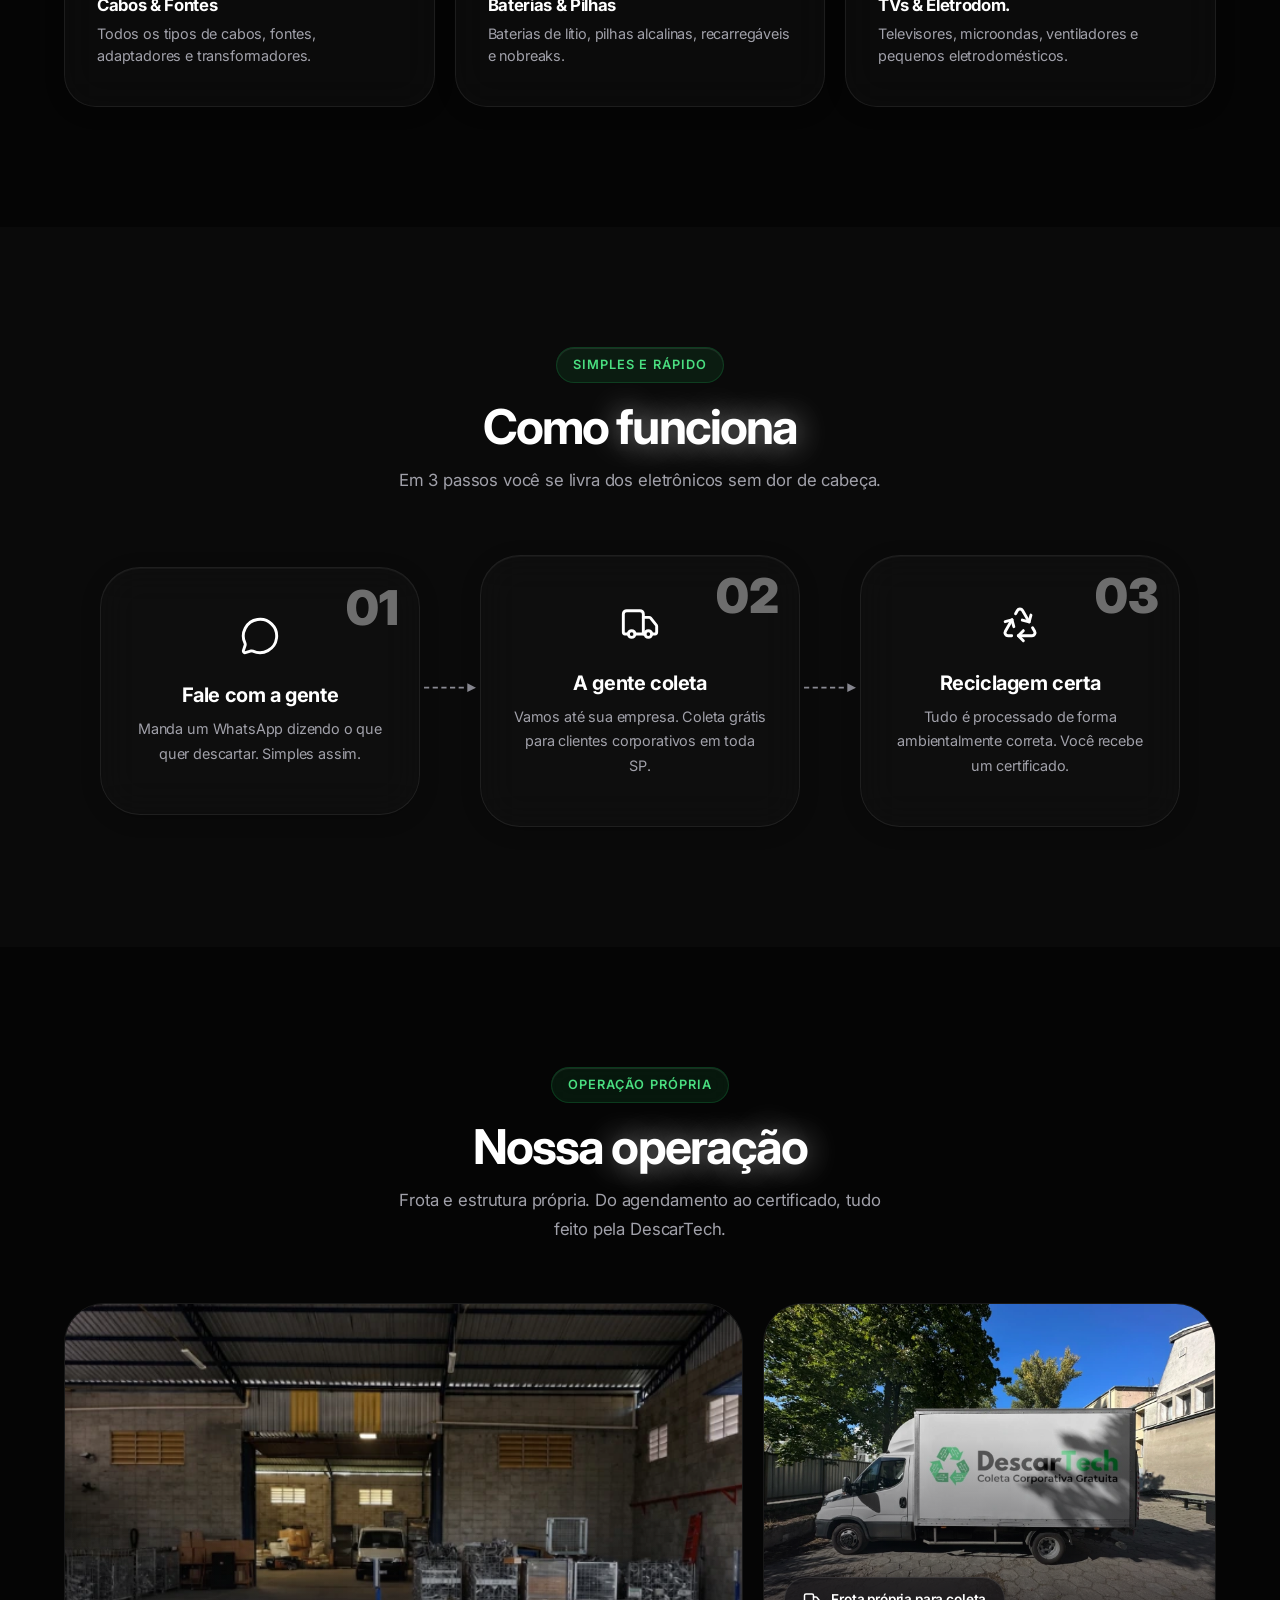
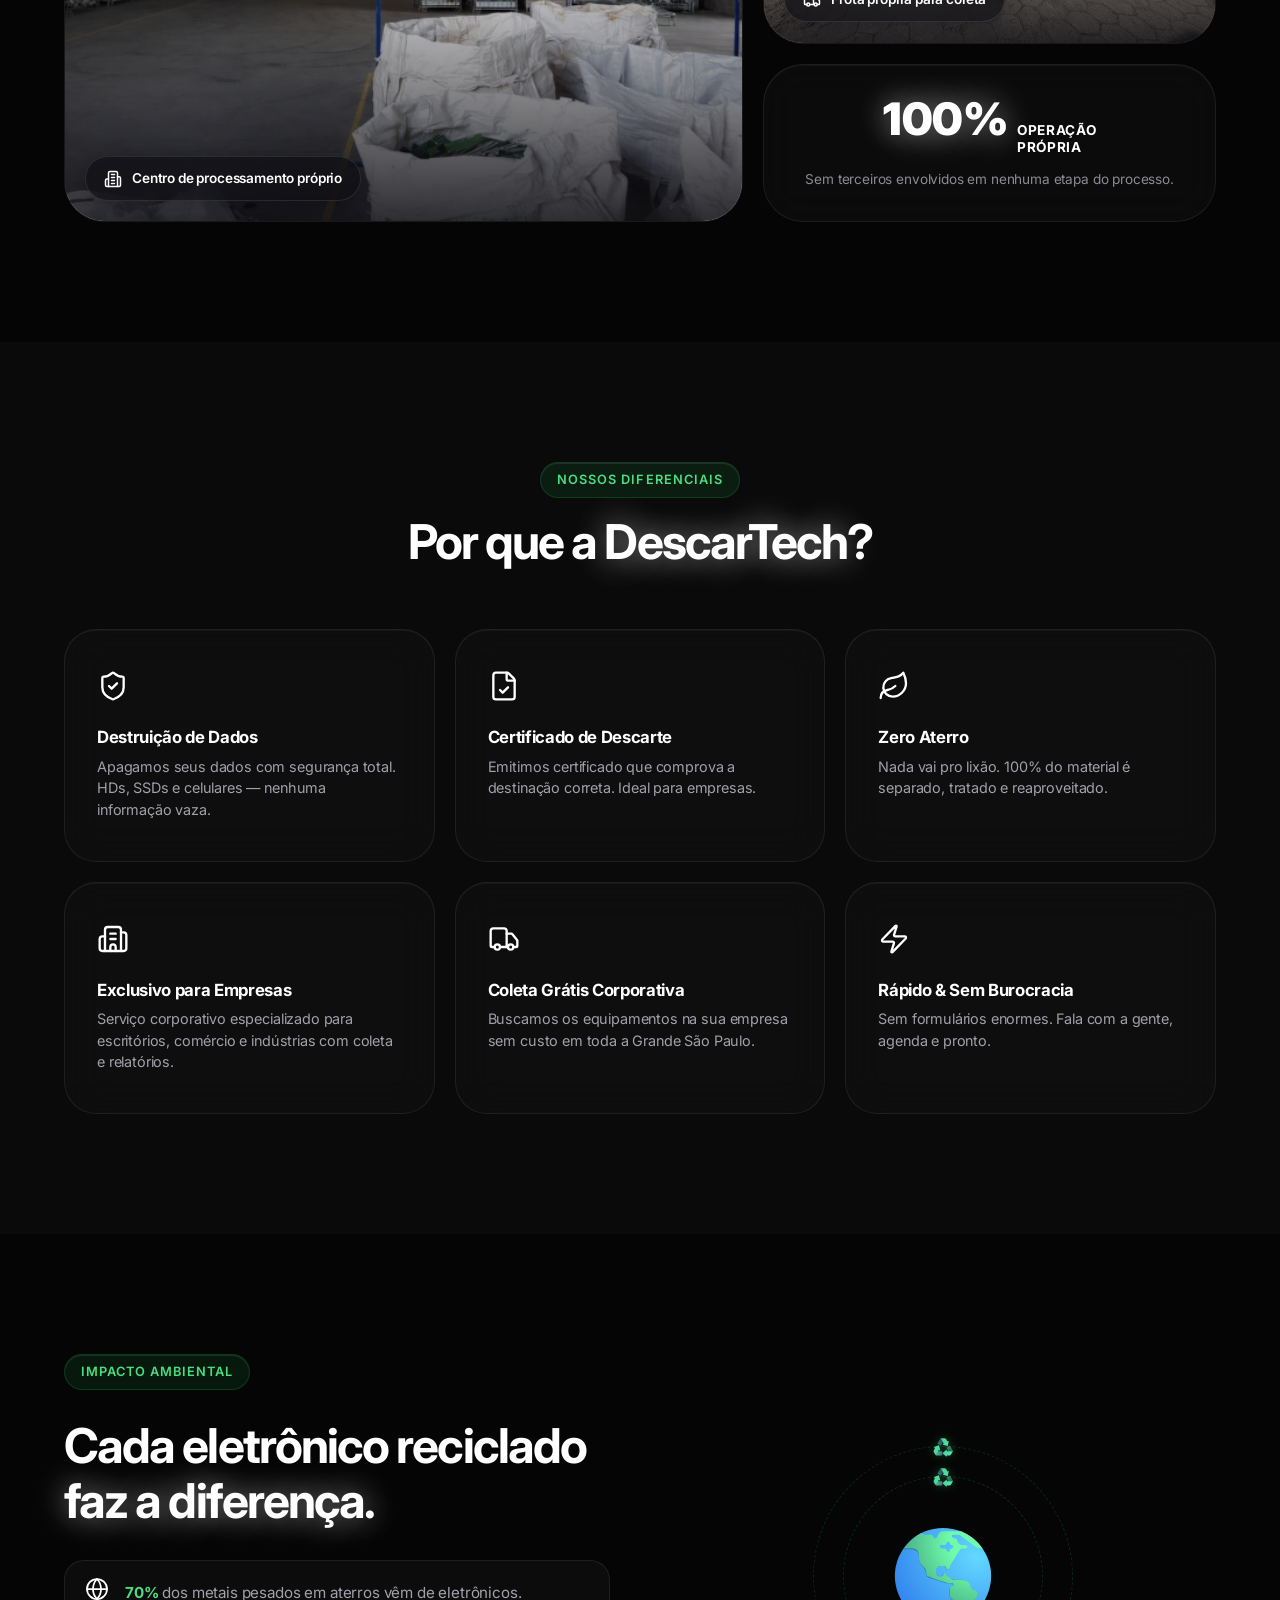
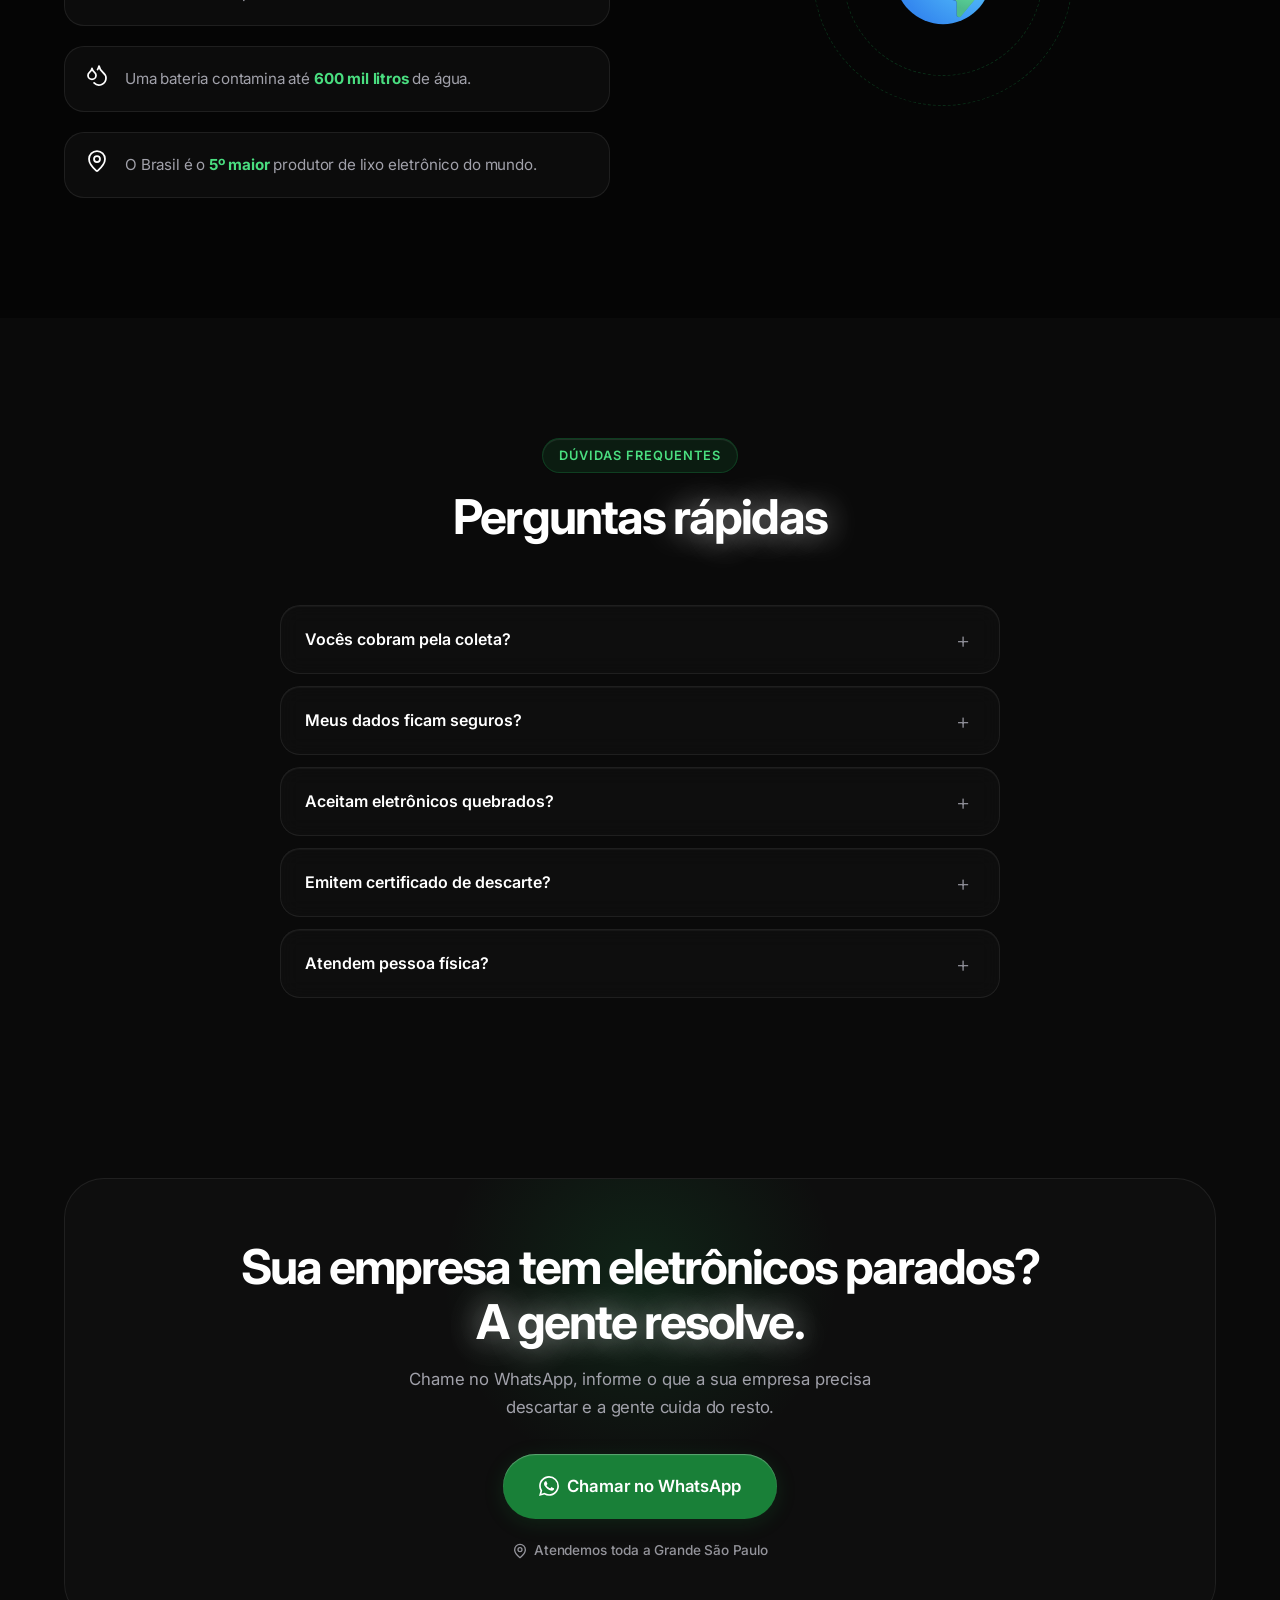
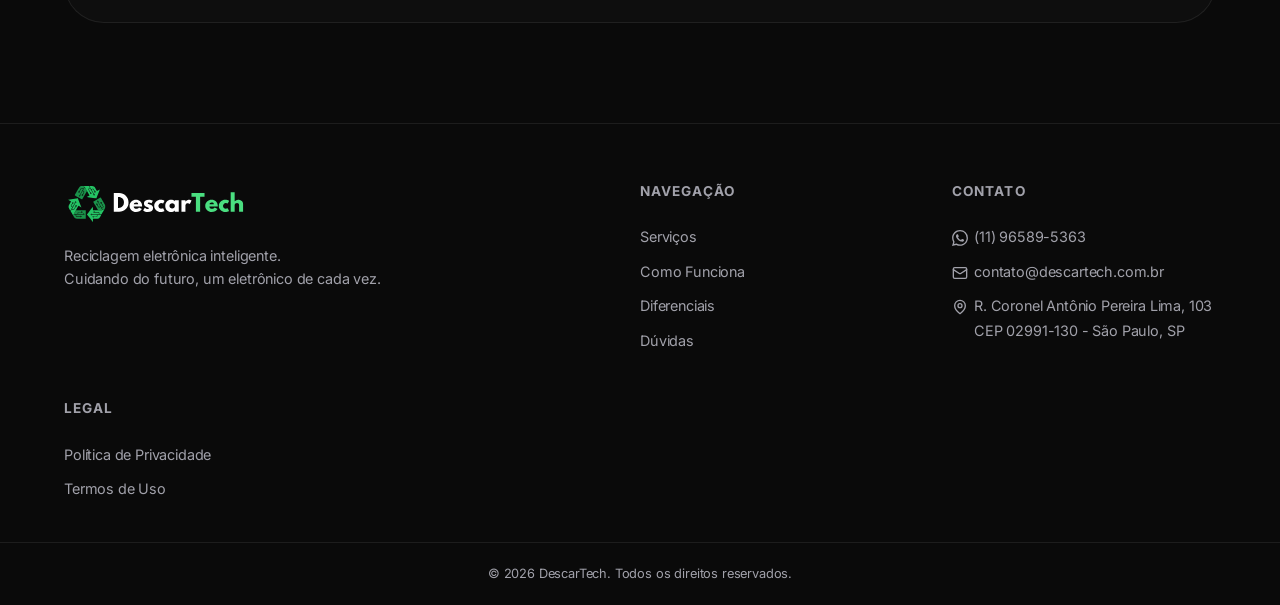
==== commit 3454e18a: "chore: update style version, adjust button text capitalization, and add hero disclaimer message" ====
--- a/index.html
+++ b/index.html
@@ -30,7 +30,7 @@
         content="Descarte lixo eletrônico da sua empresa com custo zero. Coleta gratuita em toda a Grande São Paulo, certificado de destinação final e destruição segura de dados.">
     <meta property="twitter:image" content="https://descartech.com.br/img/hero.png">
 
-    <link rel="preload" href="style.css?v=14" as="style">
+    <link rel="preload" href="style.css?v=13" as="style">
     <link rel="preconnect" href="https://fonts.googleapis.com">
     <link rel="preconnect" href="https://fonts.gstatic.com" crossorigin>
     <link href="https://fonts.googleapis.com/css2?family=Inter:wght@400;500;600;700;800;900&display=swap"
@@ -371,10 +371,11 @@
                         <path
                             d="M17.472 14.382c-.297-.149-1.758-.867-2.03-.967-.273-.099-.471-.148-.67.15-.197.297-.767.966-.94 1.164-.173.199-.347.223-.644.075-.297-.15-1.255-.463-2.39-1.475-.883-.788-1.48-1.761-1.653-2.059-.173-.297-.018-.458.13-.606.134-.133.298-.347.446-.52.149-.174.198-.298.298-.497.099-.198.05-.371-.025-.52-.075-.149-.669-1.612-.916-2.207-.242-.579-.487-.5-.669-.51-.173-.008-.371-.01-.57-.01-.198 0-.52.074-.792.372-.272.297-1.04 1.016-1.04 2.479 0 1.462 1.065 2.875 1.213 3.074.149.198 2.096 3.2 5.077 4.487.709.306 1.262.489 1.694.625.712.227 1.36.195 1.871.118.571-.085 1.758-.719 2.006-1.413.248-.694.248-1.289.173-1.413-.074-.124-.272-.198-.57-.347m-5.421 7.403h-.004a9.87 9.87 0 01-5.031-1.378l-.361-.214-3.741.982.998-3.648-.235-.374a9.86 9.86 0 01-1.51-5.26c.001-5.45 4.436-9.884 9.888-9.884 2.64 0 5.122 1.03 6.988 2.898a9.825 9.825 0 012.893 6.994c-.003 5.45-4.437 9.884-9.885 9.884m8.413-18.297A11.815 11.815 0 0012.05 0C5.495 0 .16 5.335.157 11.892c0 2.096.547 4.142 1.588 5.945L.057 24l6.305-1.654a11.882 11.882 0 005.683 1.448h.005c6.554 0 11.89-5.335 11.893-11.893a11.821 11.821 0 00-3.48-8.413z" />
                     </svg>
-                    Agendar coleta para minha empresa
+                    Agendar Coleta para Minha Empresa
                 </a>
                 <a href="index.html#servicos" class="btn btn-outline btn-lg">Saiba Mais ↓</a>
             </div>
+            <p class="hero-disclaimer">Atendemos exclusivamente empresas com CNPJ. Pessoa física, consulte pontos de coleta da prefeitura.</p>
             <div class="hero-stats">
                 <div class="stat">
                     <span class="stat-number">12.000</span><span class="stat-suffix">+</span>
--- a/style.css
+++ b/style.css
@@ -570,6 +570,17 @@
     flex-wrap: wrap;
 }
 
+.hero-disclaimer {
+    margin-top: 16px;
+    font-size: 0.8rem;
+    color: var(--text-muted);
+    opacity: 0.7;
+    max-width: 480px;
+    margin-left: auto;
+    margin-right: auto;
+    line-height: 1.5;
+}
+
 .hero-stats {
     display: flex;
     align-items: center;
@@ -1481,6 +1492,11 @@
         justify-content: center;
     }
 
+    .hero-actions .btn-lg {
+        padding: 16px 24px;
+        font-size: 0.92rem;
+    }
+
     .whatsapp-float-text {
         display: none;
     }
--- a/style.css
+++ b/style.css
@@ -570,6 +570,17 @@
     flex-wrap: wrap;
 }
 
+.hero-disclaimer {
+    margin-top: 16px;
+    font-size: 0.8rem;
+    color: var(--text-muted);
+    opacity: 0.7;
+    max-width: 480px;
+    margin-left: auto;
+    margin-right: auto;
+    line-height: 1.5;
+}
+
 .hero-stats {
     display: flex;
     align-items: center;
@@ -1481,6 +1492,11 @@
         justify-content: center;
     }
 
+    .hero-actions .btn-lg {
+        padding: 16px 24px;
+        font-size: 0.92rem;
+    }
+
     .whatsapp-float-text {
         display: none;
     }
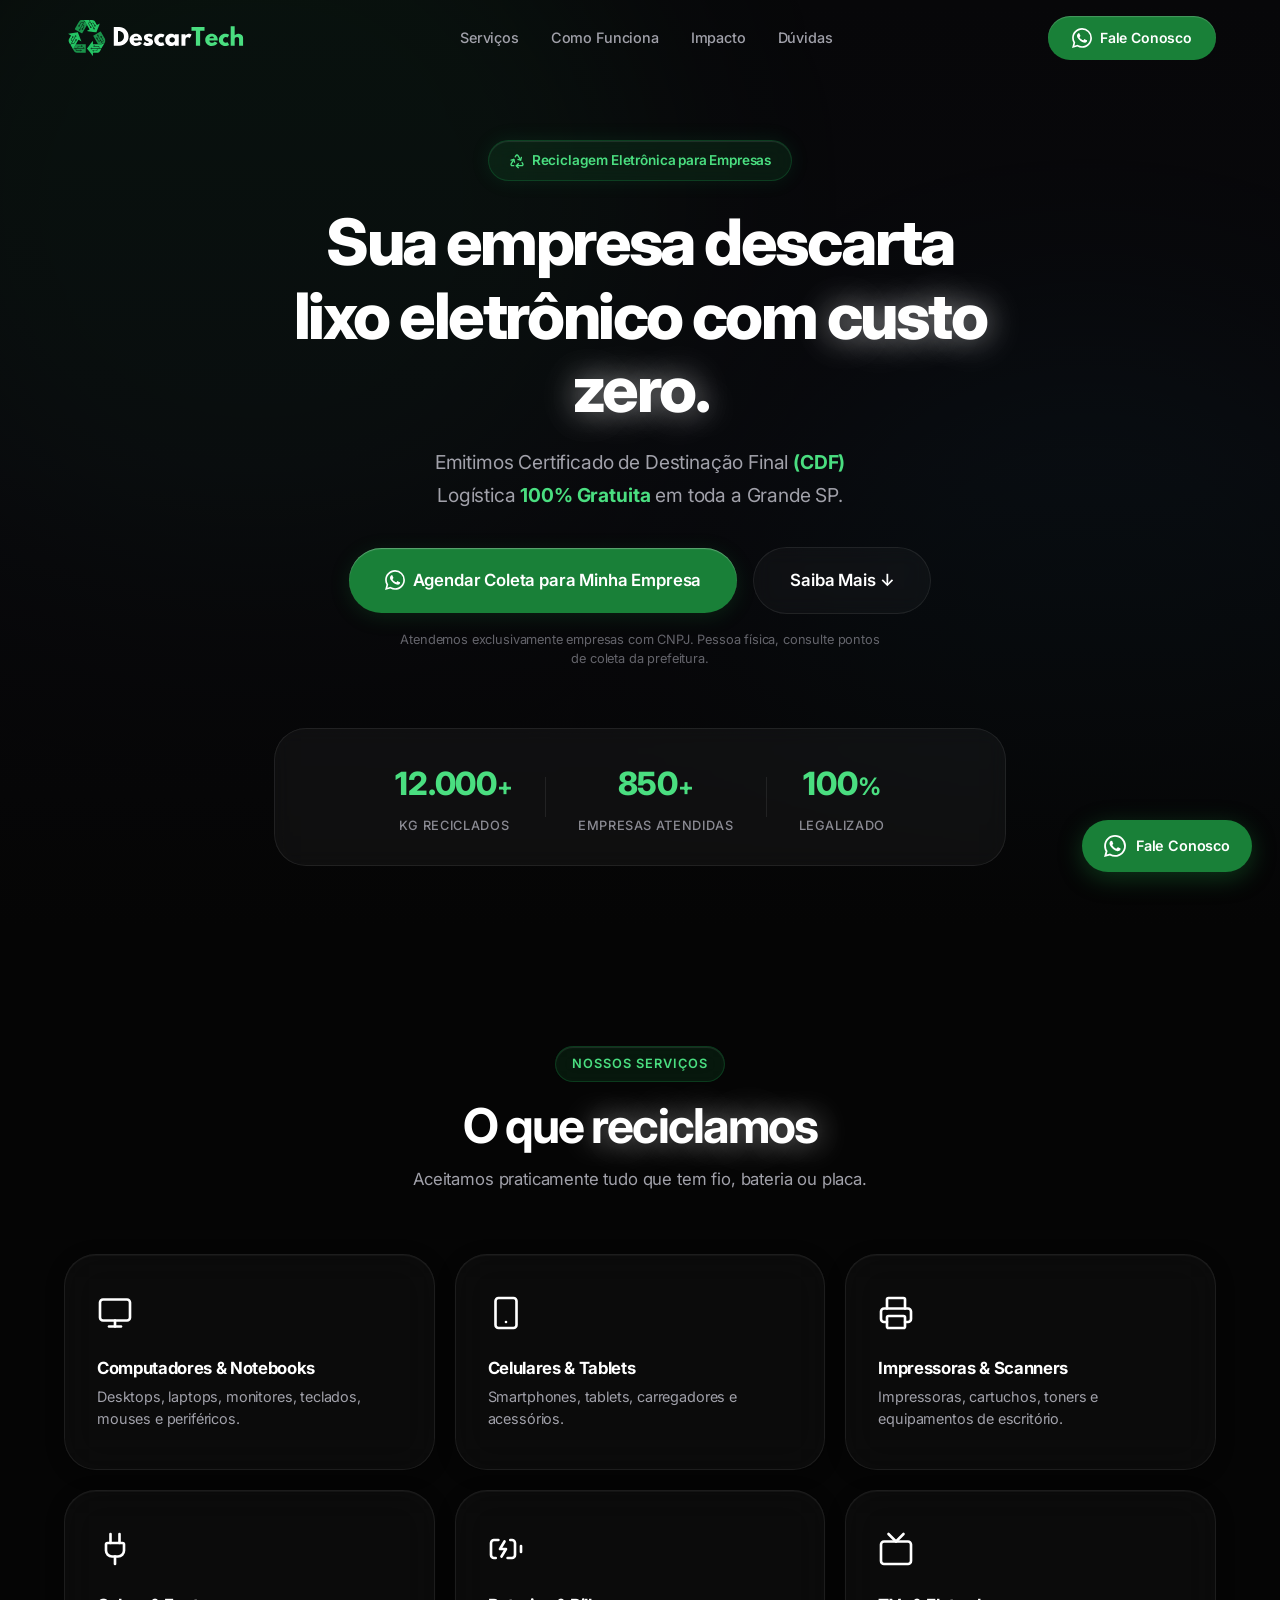
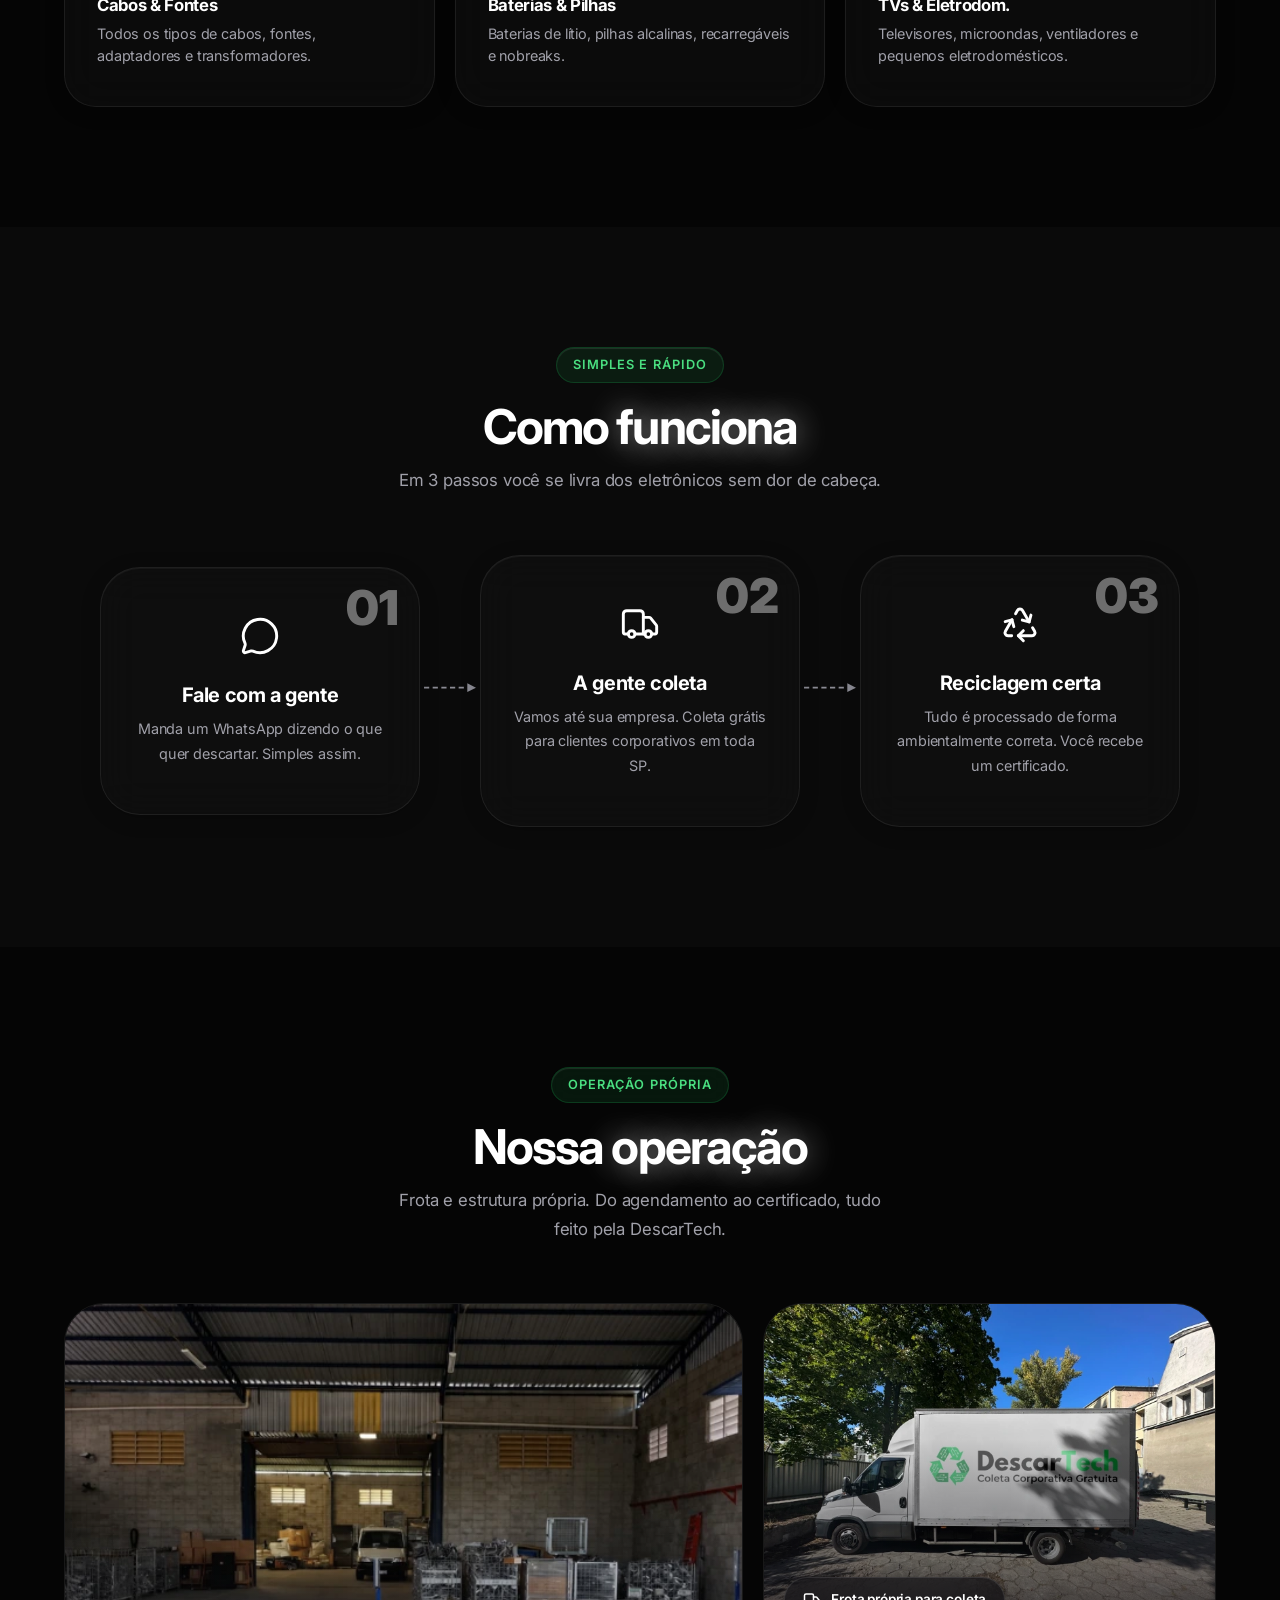
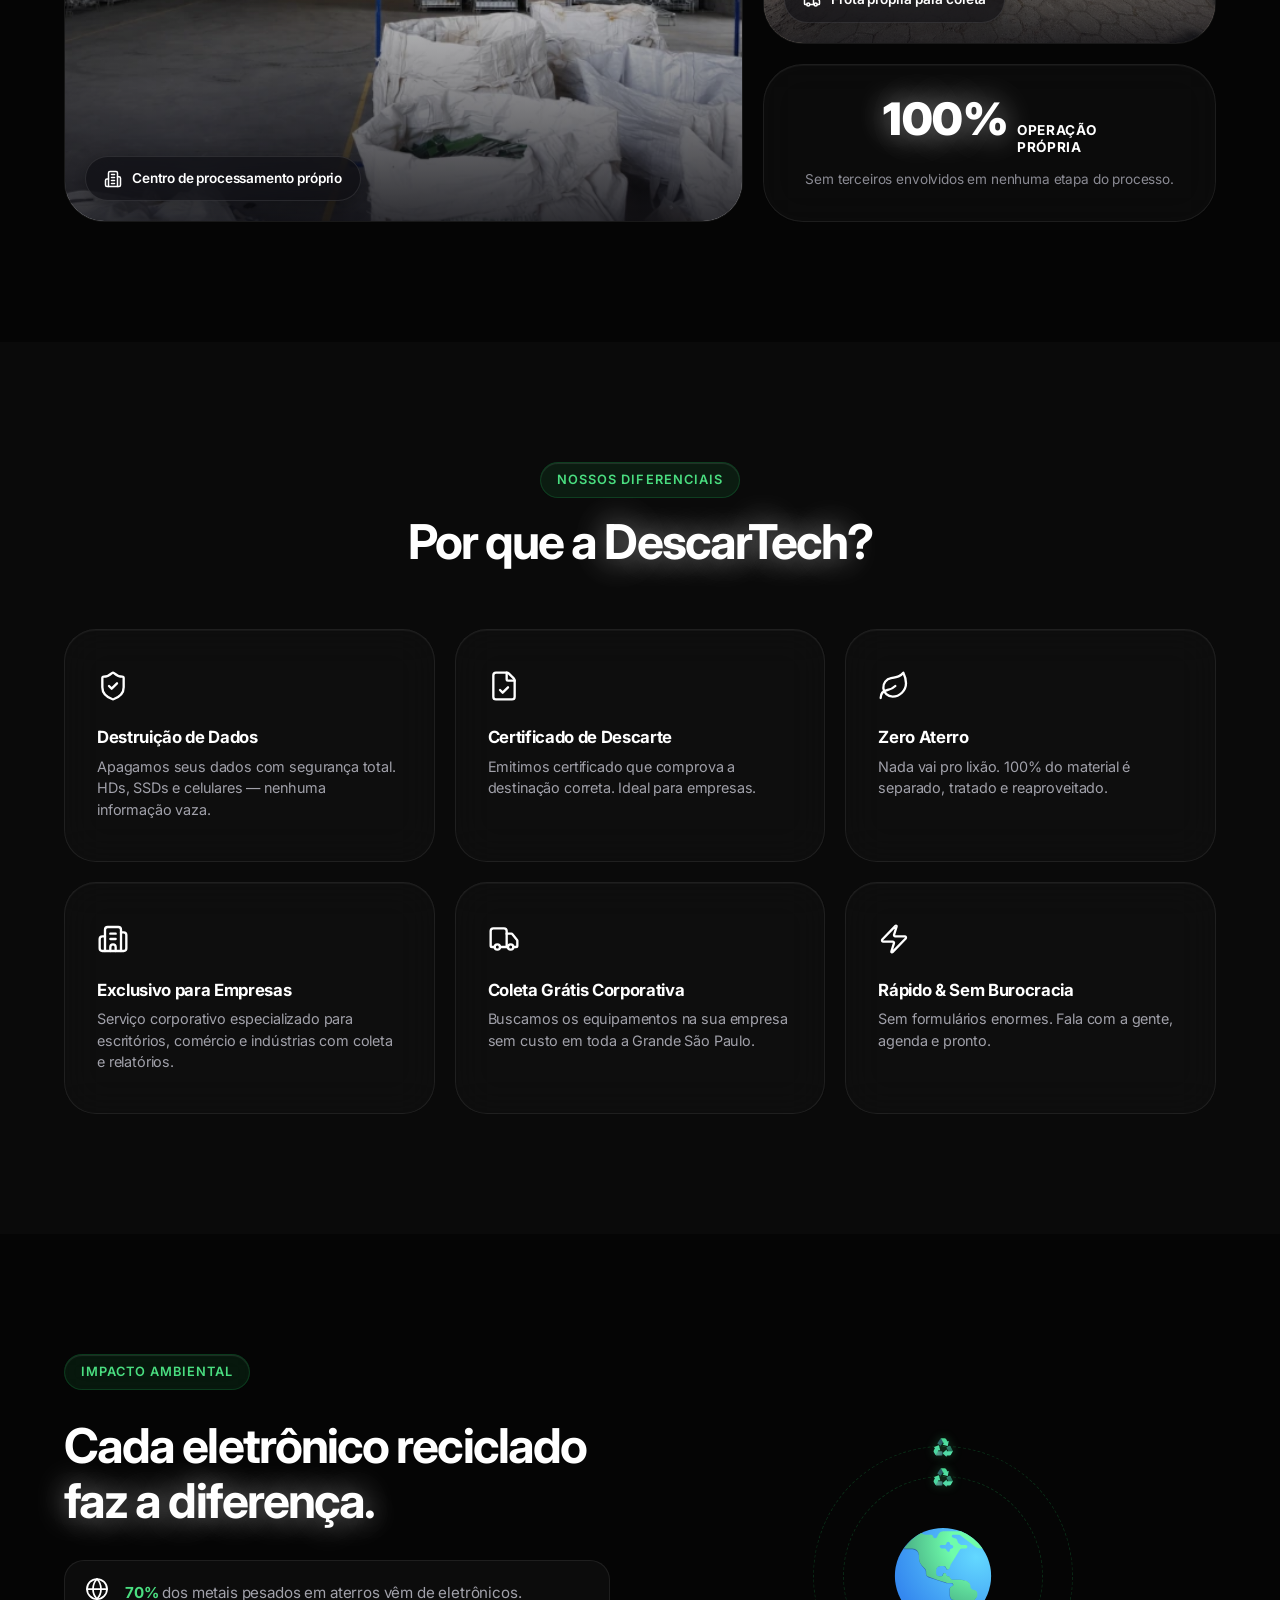
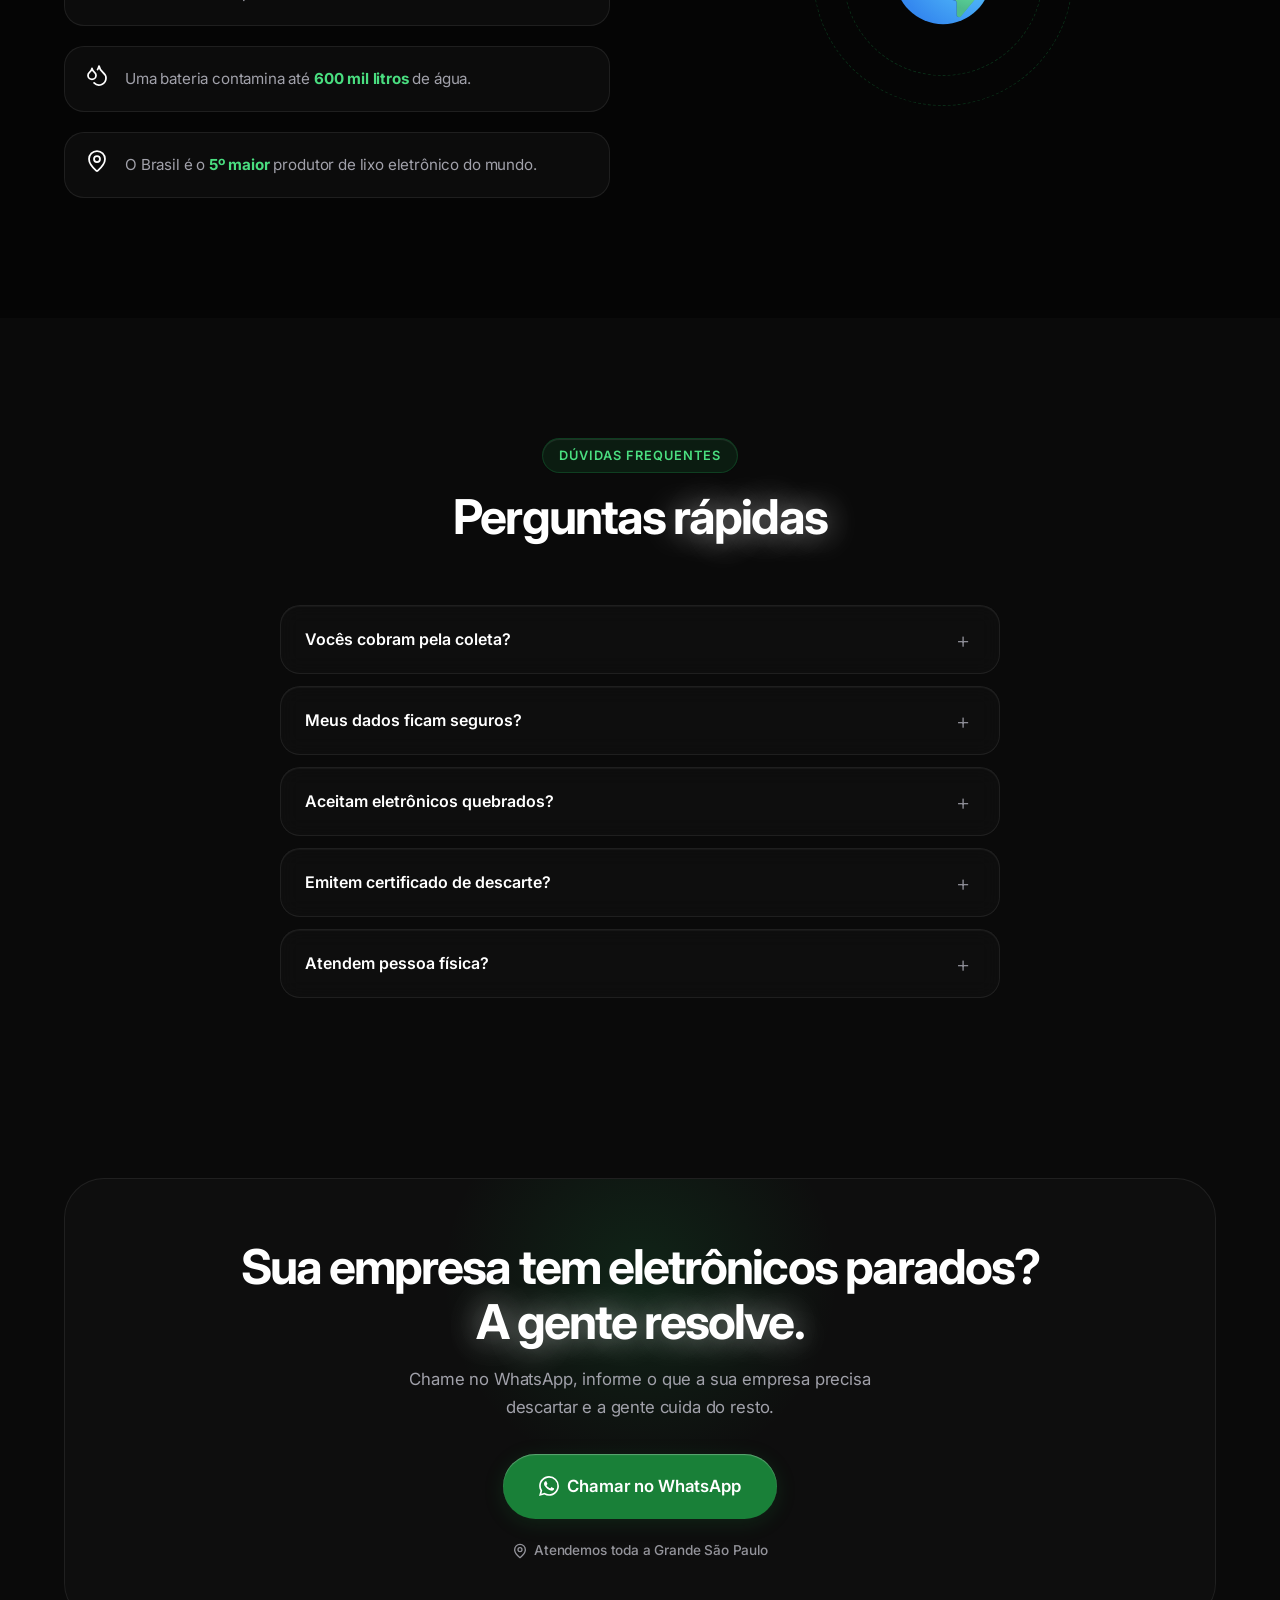
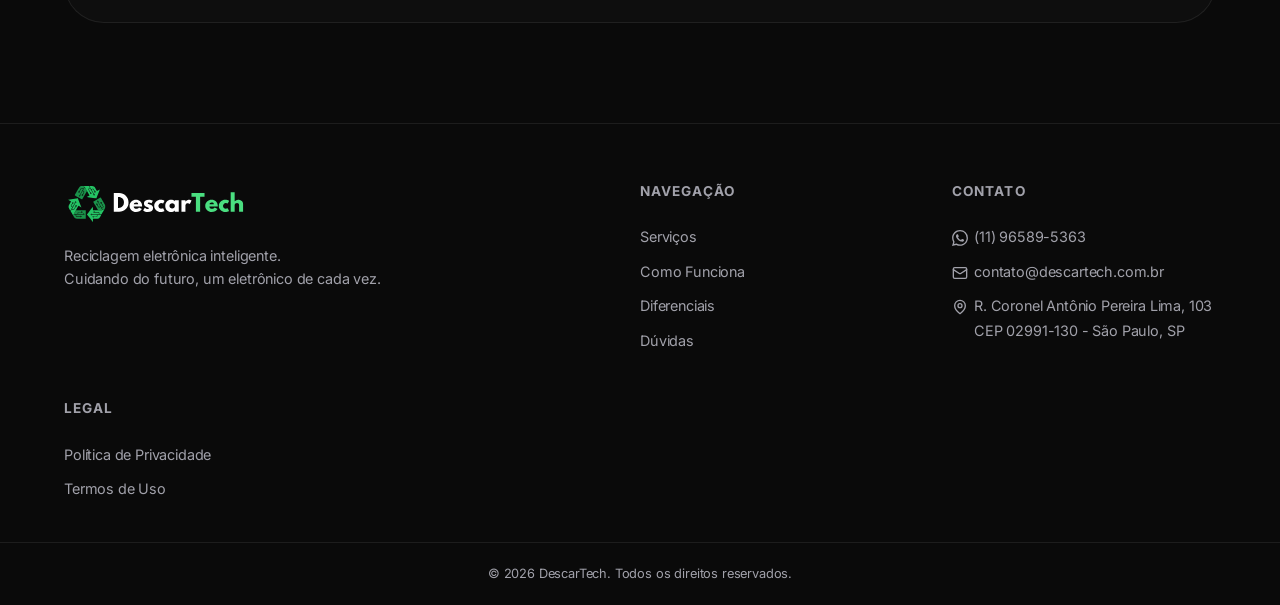
==== commit 49c5f551: "chore: update style.css version and reformat hero disclaimer text" ====
--- a/index.html
+++ b/index.html
@@ -30,7 +30,7 @@
         content="Descarte lixo eletrônico da sua empresa com custo zero. Coleta gratuita em toda a Grande São Paulo, certificado de destinação final e destruição segura de dados.">
     <meta property="twitter:image" content="https://descartech.com.br/img/hero.png">
 
-    <link rel="preload" href="style.css?v=13" as="style">
+    <link rel="preload" href="style.css?v=15" as="style">
     <link rel="preconnect" href="https://fonts.googleapis.com">
     <link rel="preconnect" href="https://fonts.gstatic.com" crossorigin>
     <link href="https://fonts.googleapis.com/css2?family=Inter:wght@400;500;600;700;800;900&display=swap"
@@ -375,7 +375,8 @@
                 </a>
                 <a href="index.html#servicos" class="btn btn-outline btn-lg">Saiba Mais ↓</a>
             </div>
-            <p class="hero-disclaimer">Atendemos exclusivamente empresas com CNPJ. Pessoa física, consulte pontos de coleta da prefeitura.</p>
+            <p class="hero-disclaimer">Atendemos exclusivamente empresas com CNPJ. Pessoa física, consulte pontos de
+                coleta da prefeitura.</p>
             <div class="hero-stats">
                 <div class="stat">
                     <span class="stat-number">12.000</span><span class="stat-suffix">+</span>
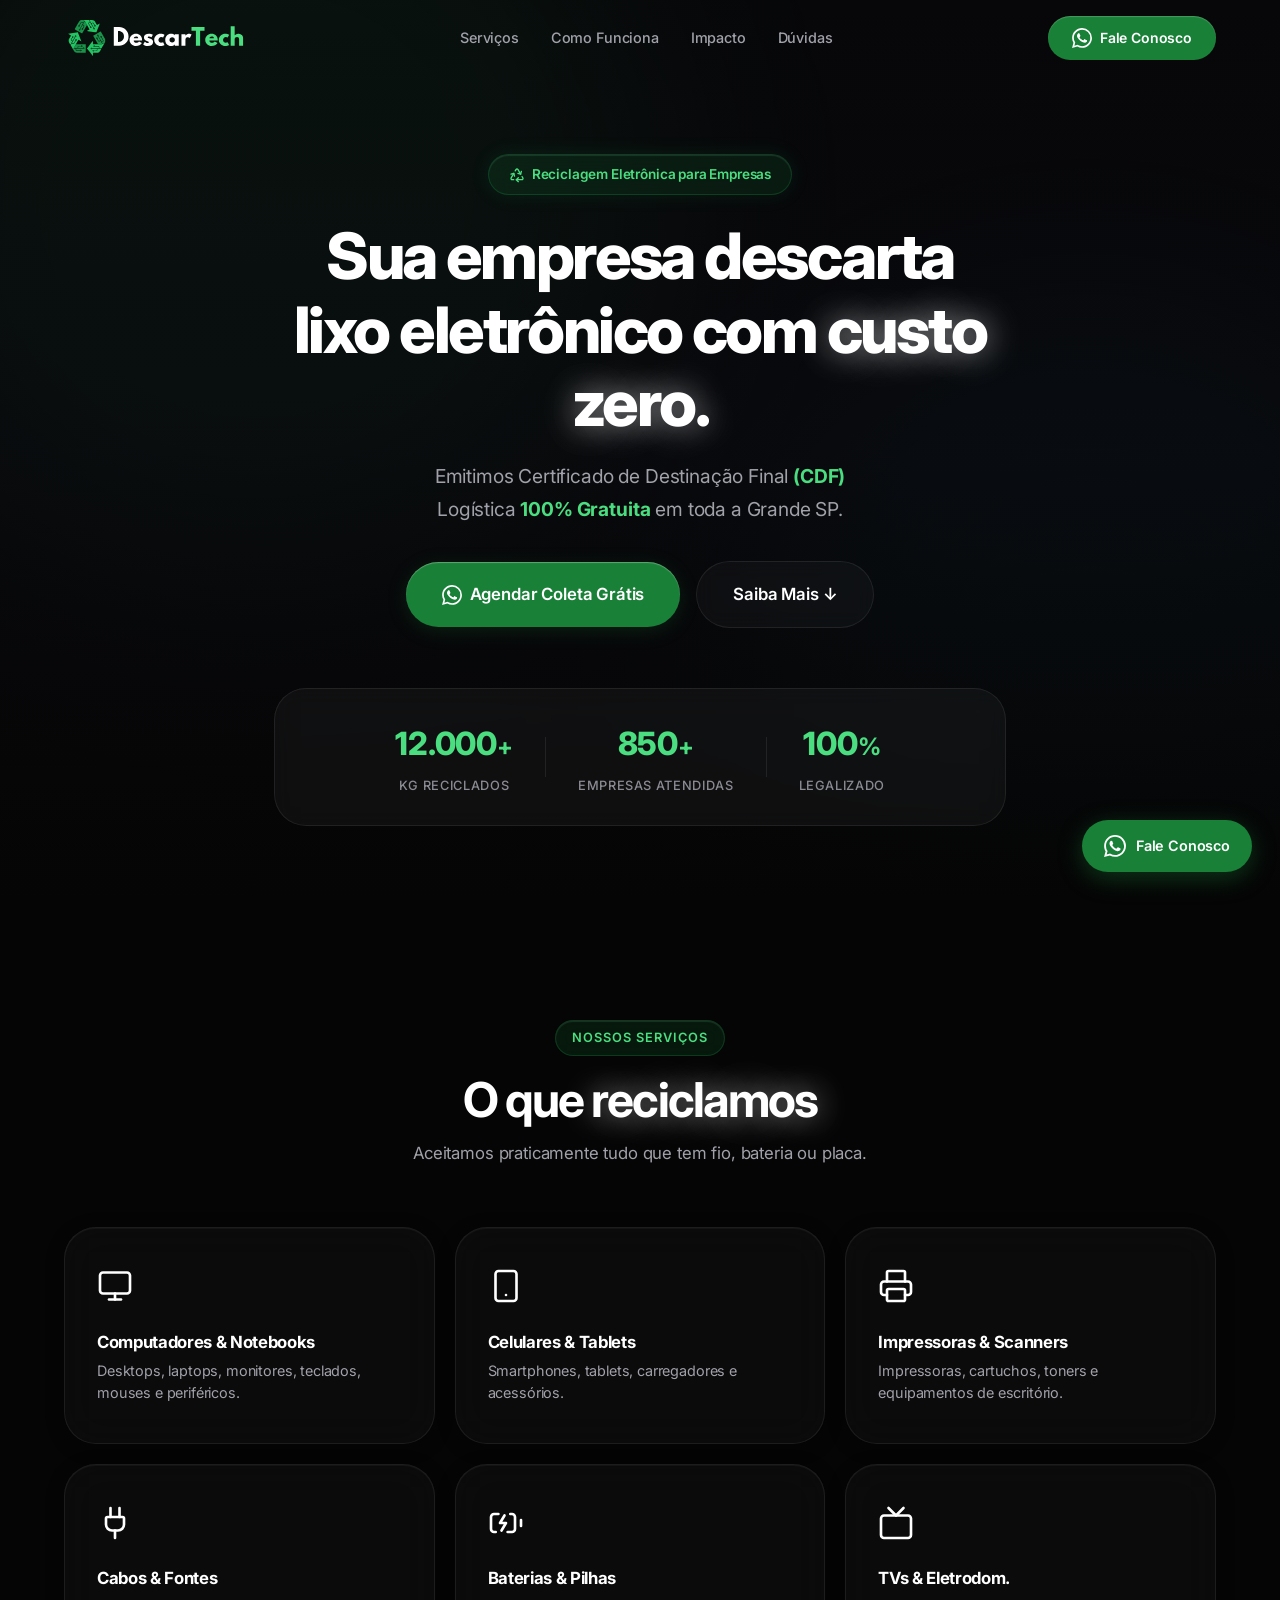
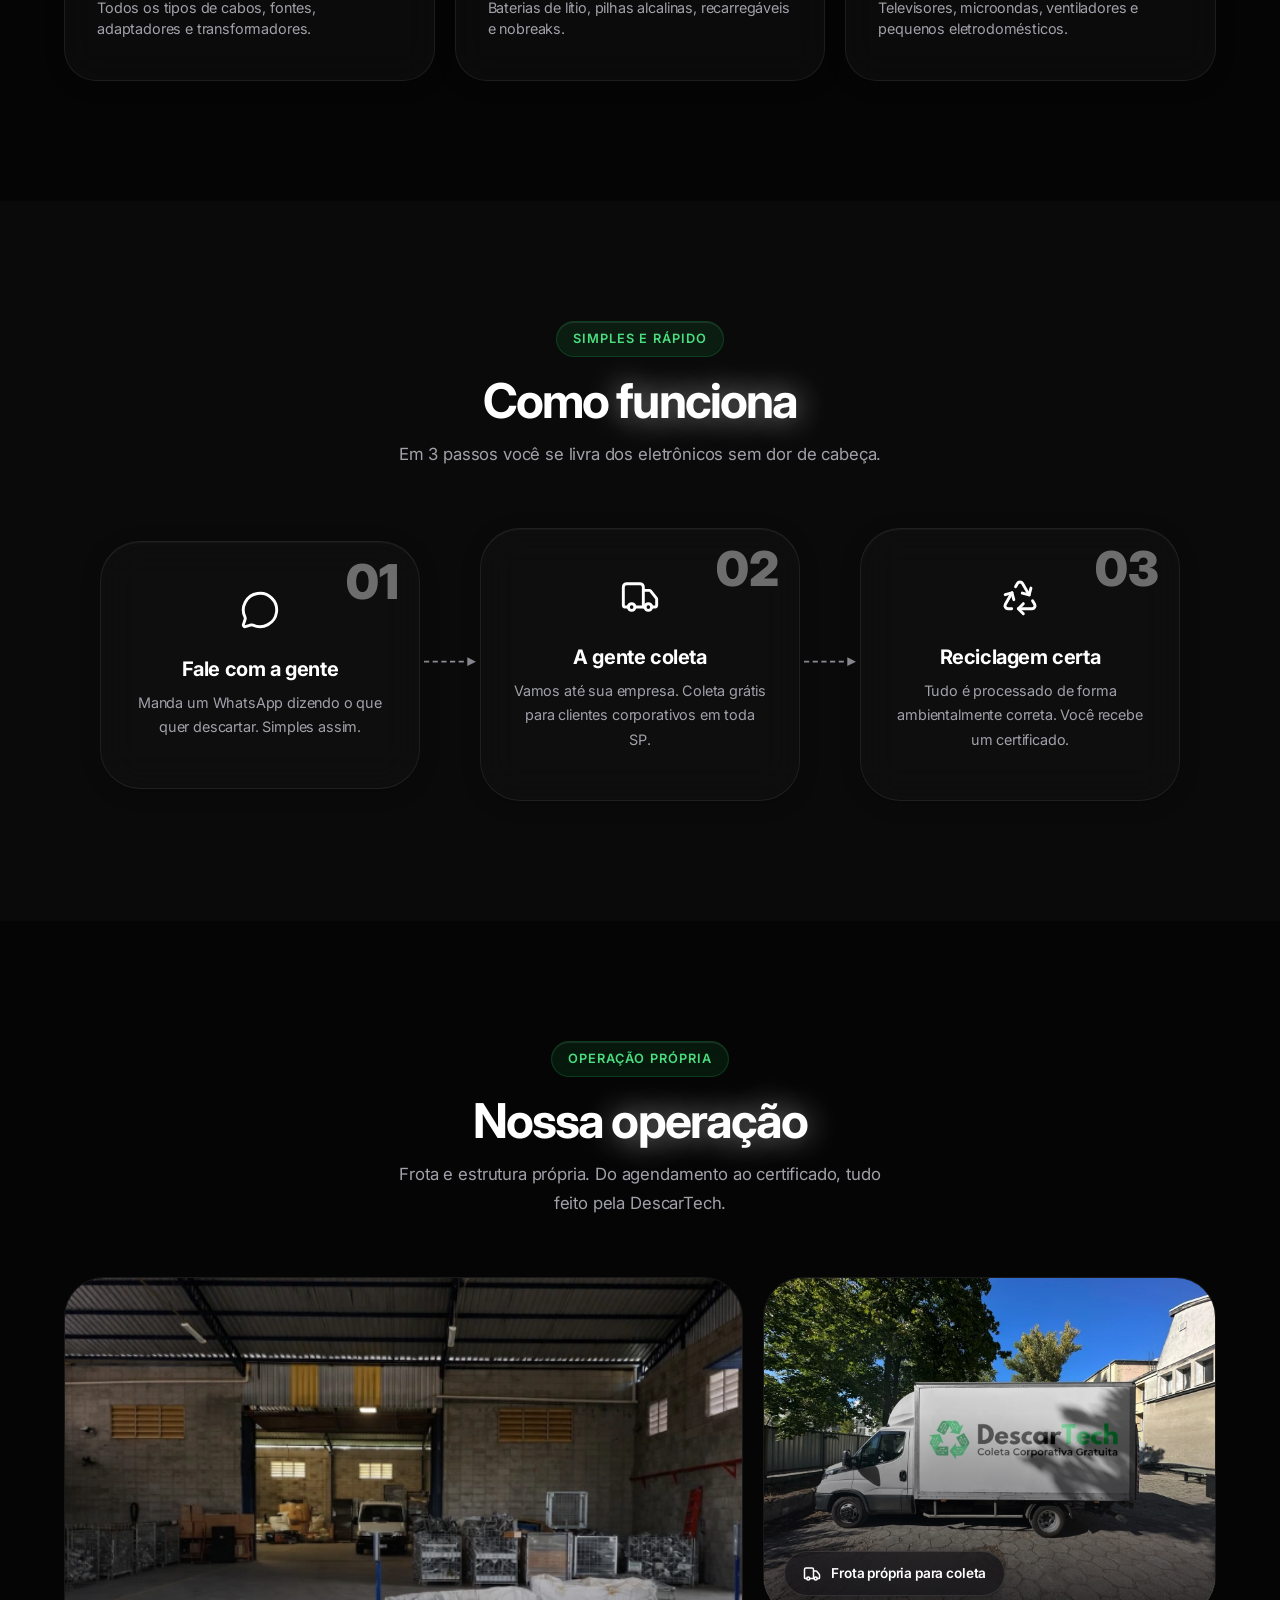
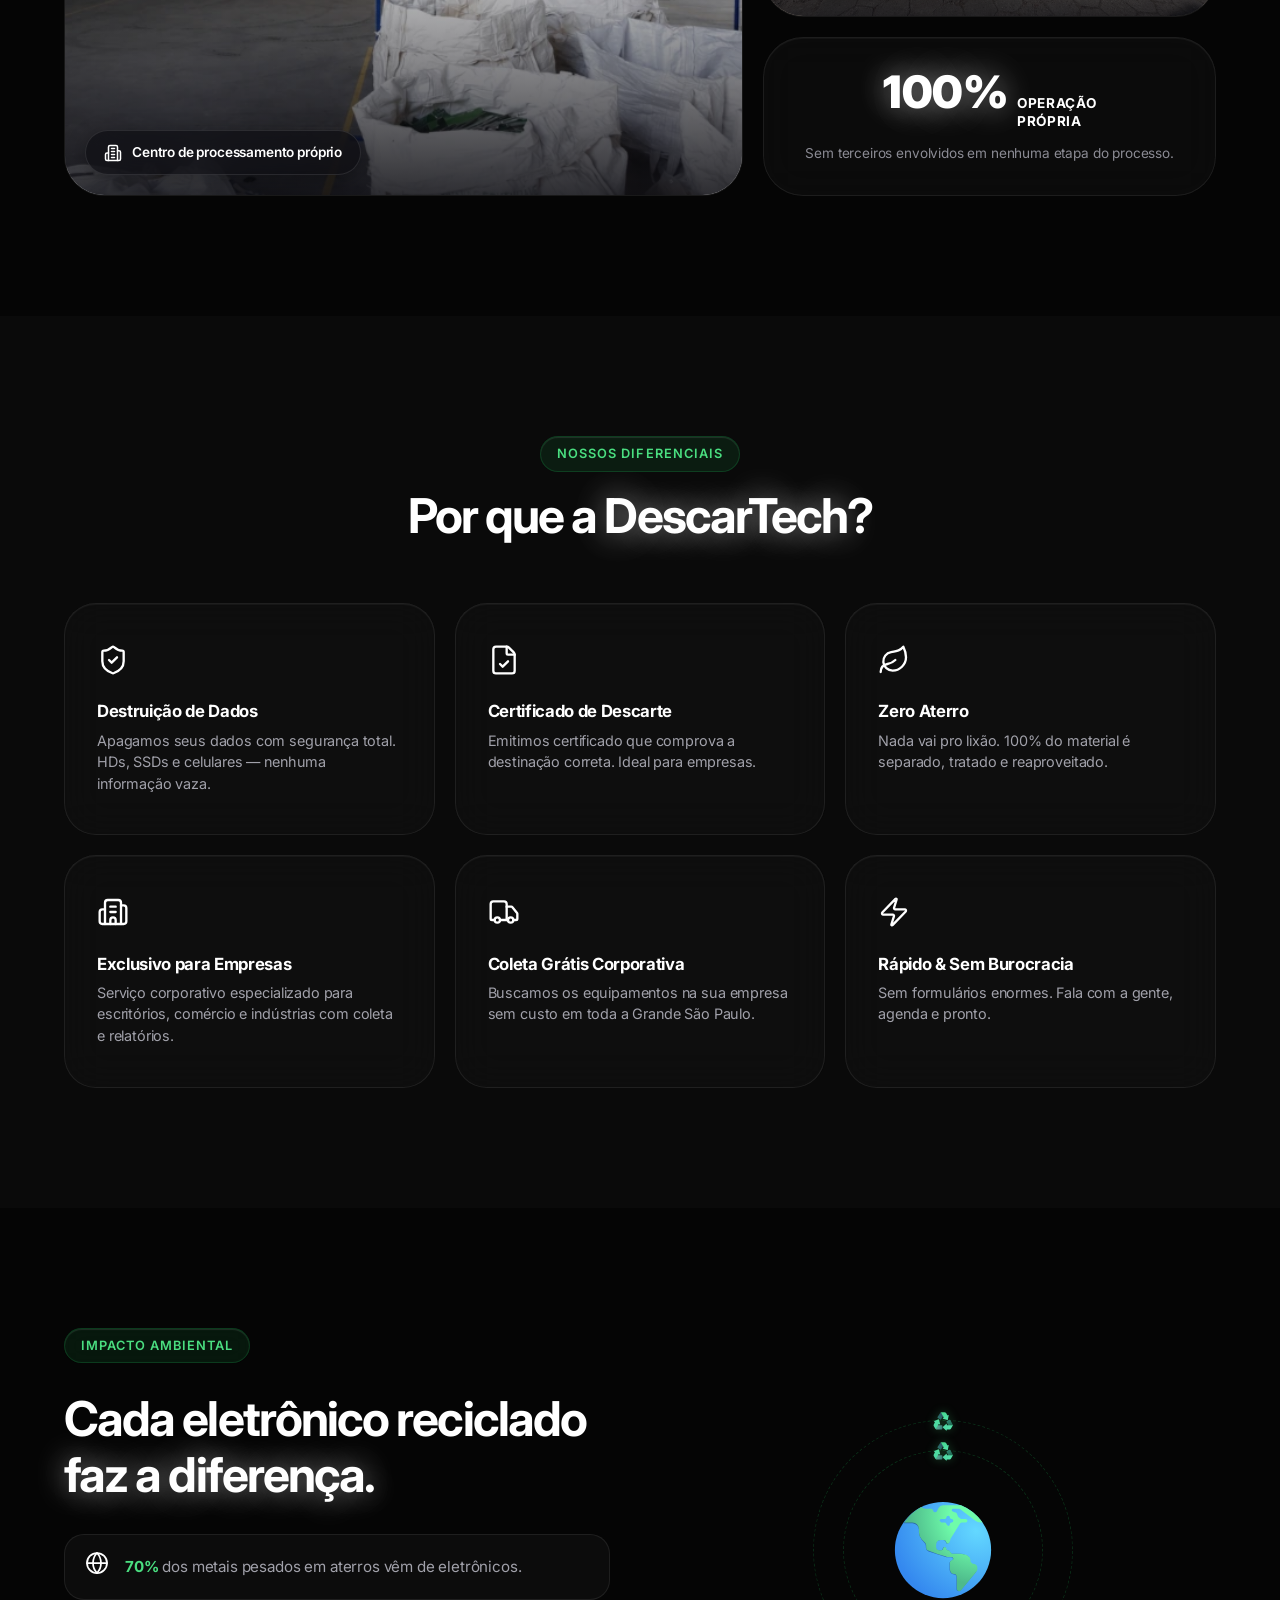
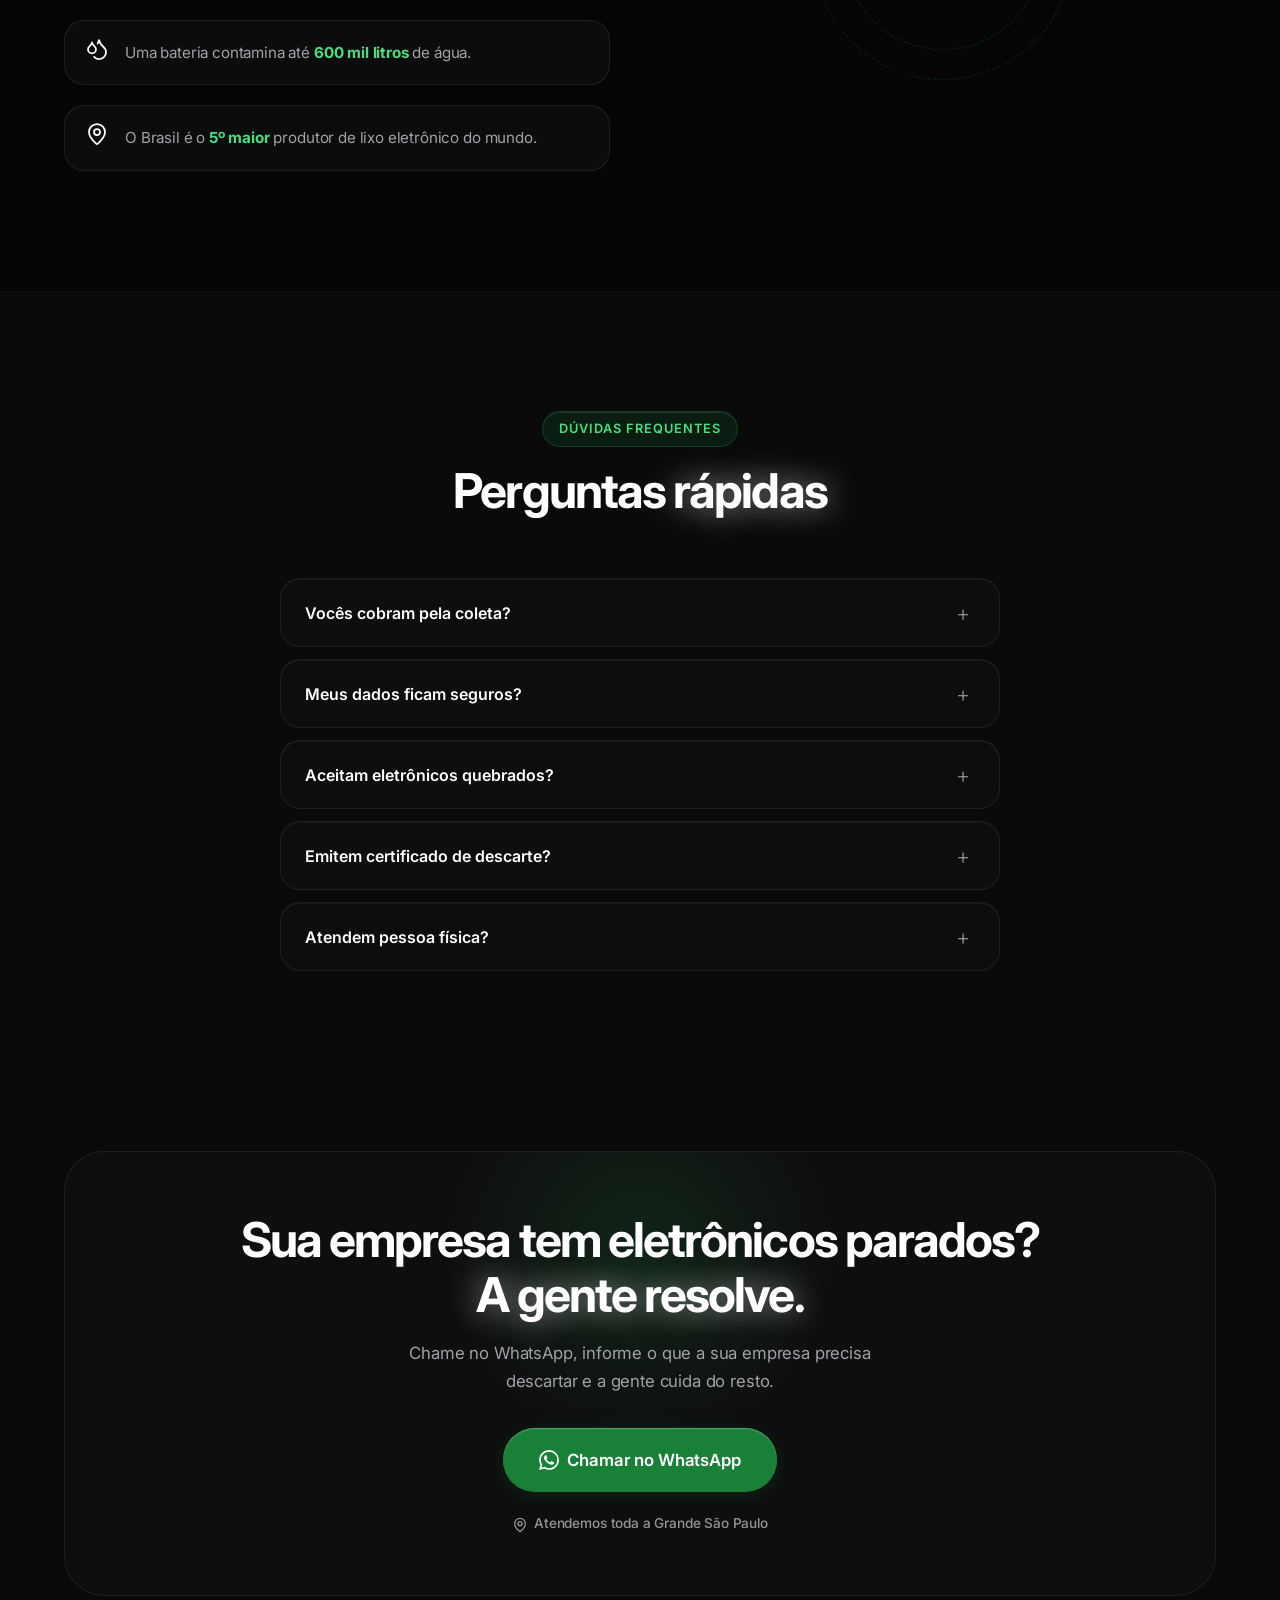
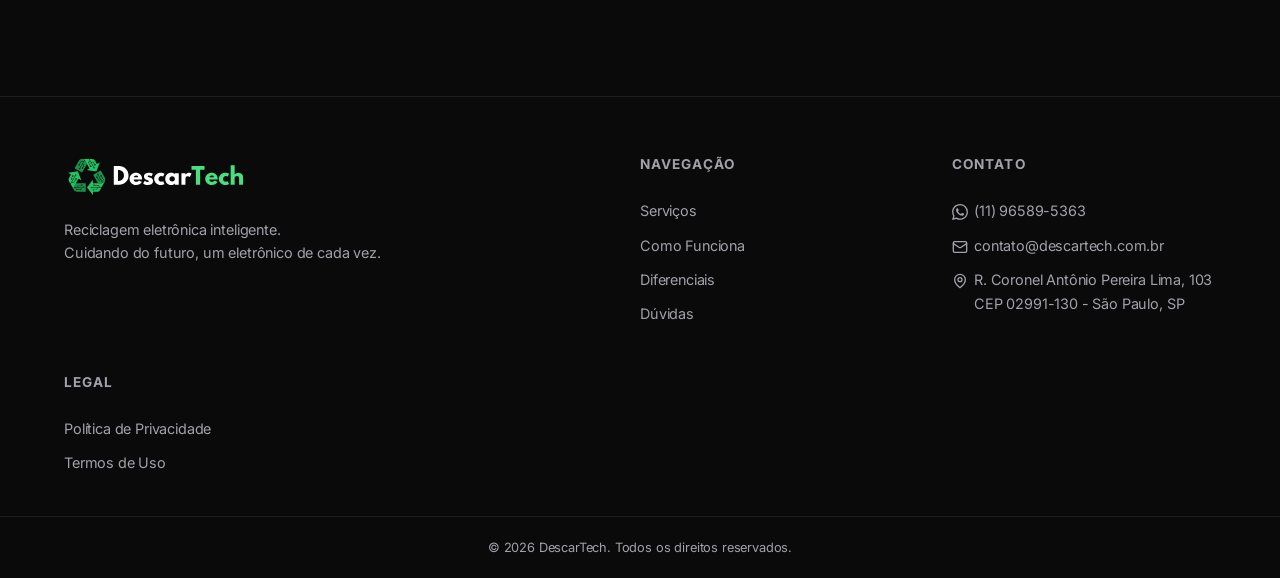
==== commit 51494dc0: "refactor: update hero section by renaming CTA, removing disclaimer, and bumping stylesheet version" ====
--- a/index.html
+++ b/index.html
@@ -30,7 +30,7 @@
         content="Descarte lixo eletrônico da sua empresa com custo zero. Coleta gratuita em toda a Grande São Paulo, certificado de destinação final e destruição segura de dados.">
     <meta property="twitter:image" content="https://descartech.com.br/img/hero.png">
 
-    <link rel="preload" href="style.css?v=15" as="style">
+    <link rel="preload" href="style.css?v=16" as="style">
     <link rel="preconnect" href="https://fonts.googleapis.com">
     <link rel="preconnect" href="https://fonts.gstatic.com" crossorigin>
     <link href="https://fonts.googleapis.com/css2?family=Inter:wght@400;500;600;700;800;900&display=swap"
@@ -371,12 +371,10 @@
                         <path
                             d="M17.472 14.382c-.297-.149-1.758-.867-2.03-.967-.273-.099-.471-.148-.67.15-.197.297-.767.966-.94 1.164-.173.199-.347.223-.644.075-.297-.15-1.255-.463-2.39-1.475-.883-.788-1.48-1.761-1.653-2.059-.173-.297-.018-.458.13-.606.134-.133.298-.347.446-.52.149-.174.198-.298.298-.497.099-.198.05-.371-.025-.52-.075-.149-.669-1.612-.916-2.207-.242-.579-.487-.5-.669-.51-.173-.008-.371-.01-.57-.01-.198 0-.52.074-.792.372-.272.297-1.04 1.016-1.04 2.479 0 1.462 1.065 2.875 1.213 3.074.149.198 2.096 3.2 5.077 4.487.709.306 1.262.489 1.694.625.712.227 1.36.195 1.871.118.571-.085 1.758-.719 2.006-1.413.248-.694.248-1.289.173-1.413-.074-.124-.272-.198-.57-.347m-5.421 7.403h-.004a9.87 9.87 0 01-5.031-1.378l-.361-.214-3.741.982.998-3.648-.235-.374a9.86 9.86 0 01-1.51-5.26c.001-5.45 4.436-9.884 9.888-9.884 2.64 0 5.122 1.03 6.988 2.898a9.825 9.825 0 012.893 6.994c-.003 5.45-4.437 9.884-9.885 9.884m8.413-18.297A11.815 11.815 0 0012.05 0C5.495 0 .16 5.335.157 11.892c0 2.096.547 4.142 1.588 5.945L.057 24l6.305-1.654a11.882 11.882 0 005.683 1.448h.005c6.554 0 11.89-5.335 11.893-11.893a11.821 11.821 0 00-3.48-8.413z" />
                     </svg>
-                    Agendar Coleta para Minha Empresa
+                    Agendar Coleta Grátis
                 </a>
                 <a href="index.html#servicos" class="btn btn-outline btn-lg">Saiba Mais ↓</a>
             </div>
-            <p class="hero-disclaimer">Atendemos exclusivamente empresas com CNPJ. Pessoa física, consulte pontos de
-                coleta da prefeitura.</p>
             <div class="hero-stats">
                 <div class="stat">
                     <span class="stat-number">12.000</span><span class="stat-suffix">+</span>
--- a/style.css
+++ b/style.css
@@ -570,16 +570,6 @@
     flex-wrap: wrap;
 }
 
-.hero-disclaimer {
-    margin-top: 16px;
-    font-size: 0.8rem;
-    color: var(--text-muted);
-    opacity: 0.7;
-    max-width: 480px;
-    margin-left: auto;
-    margin-right: auto;
-    line-height: 1.5;
-}
 
 .hero-stats {
     display: flex;
@@ -1492,11 +1482,6 @@
         justify-content: center;
     }
 
-    .hero-actions .btn-lg {
-        padding: 16px 24px;
-        font-size: 0.92rem;
-    }
-
     .whatsapp-float-text {
         display: none;
     }
--- a/style.css
+++ b/style.css
@@ -570,16 +570,6 @@
     flex-wrap: wrap;
 }
 
-.hero-disclaimer {
-    margin-top: 16px;
-    font-size: 0.8rem;
-    color: var(--text-muted);
-    opacity: 0.7;
-    max-width: 480px;
-    margin-left: auto;
-    margin-right: auto;
-    line-height: 1.5;
-}
 
 .hero-stats {
     display: flex;
@@ -1492,11 +1482,6 @@
         justify-content: center;
     }
 
-    .hero-actions .btn-lg {
-        padding: 16px 24px;
-        font-size: 0.92rem;
-    }
-
     .whatsapp-float-text {
         display: none;
     }
